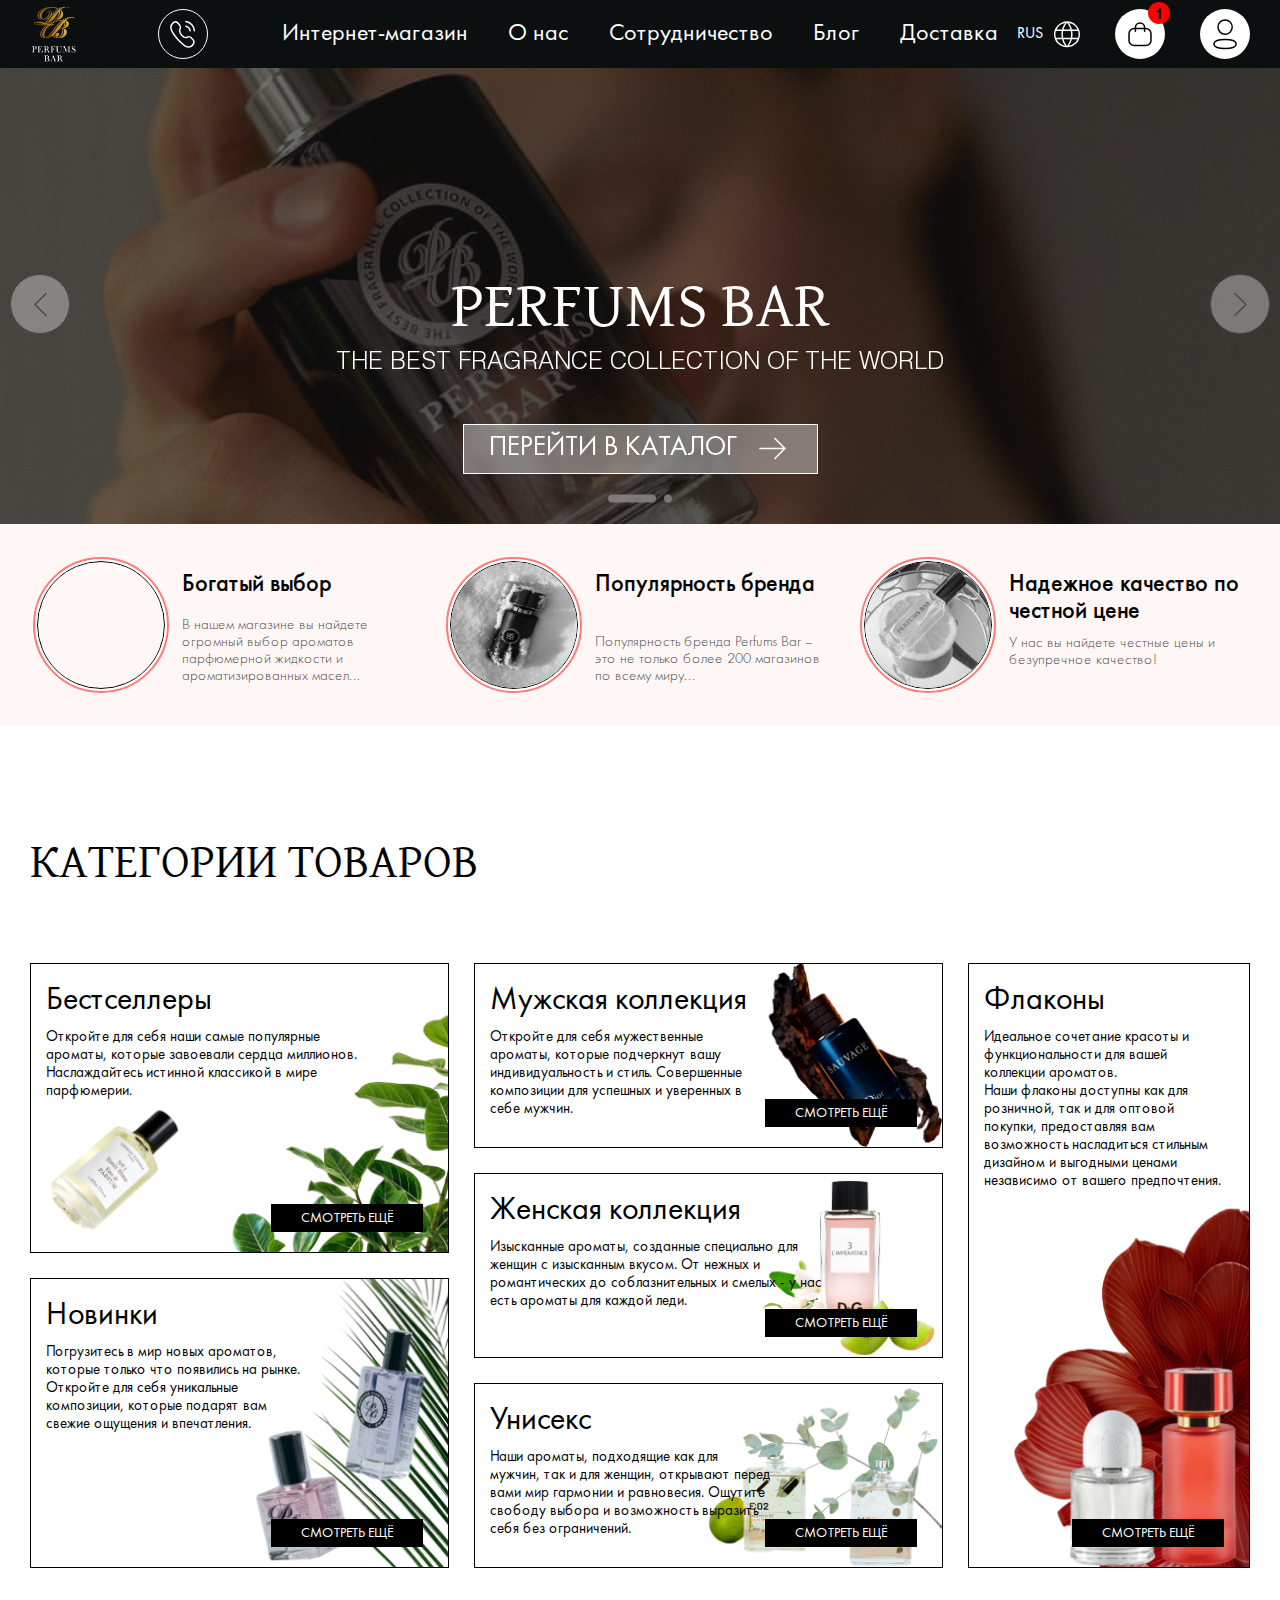
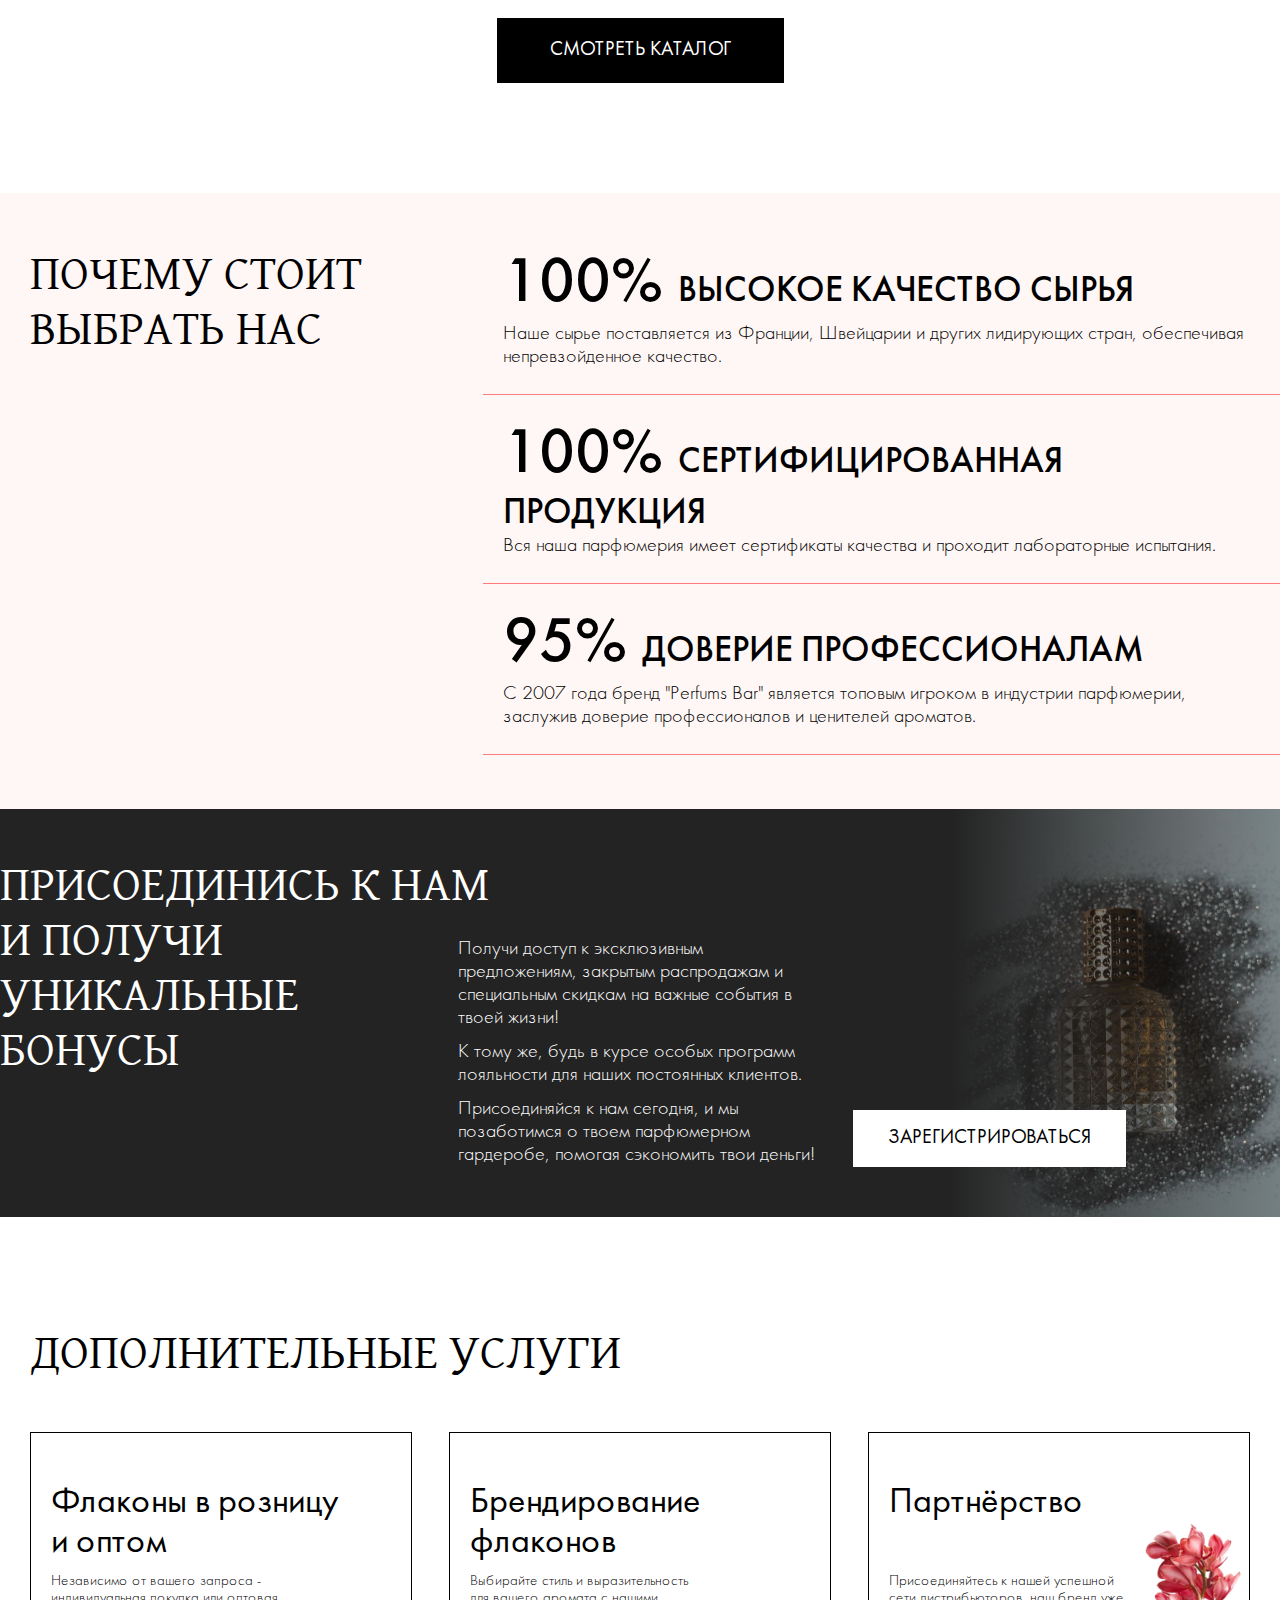
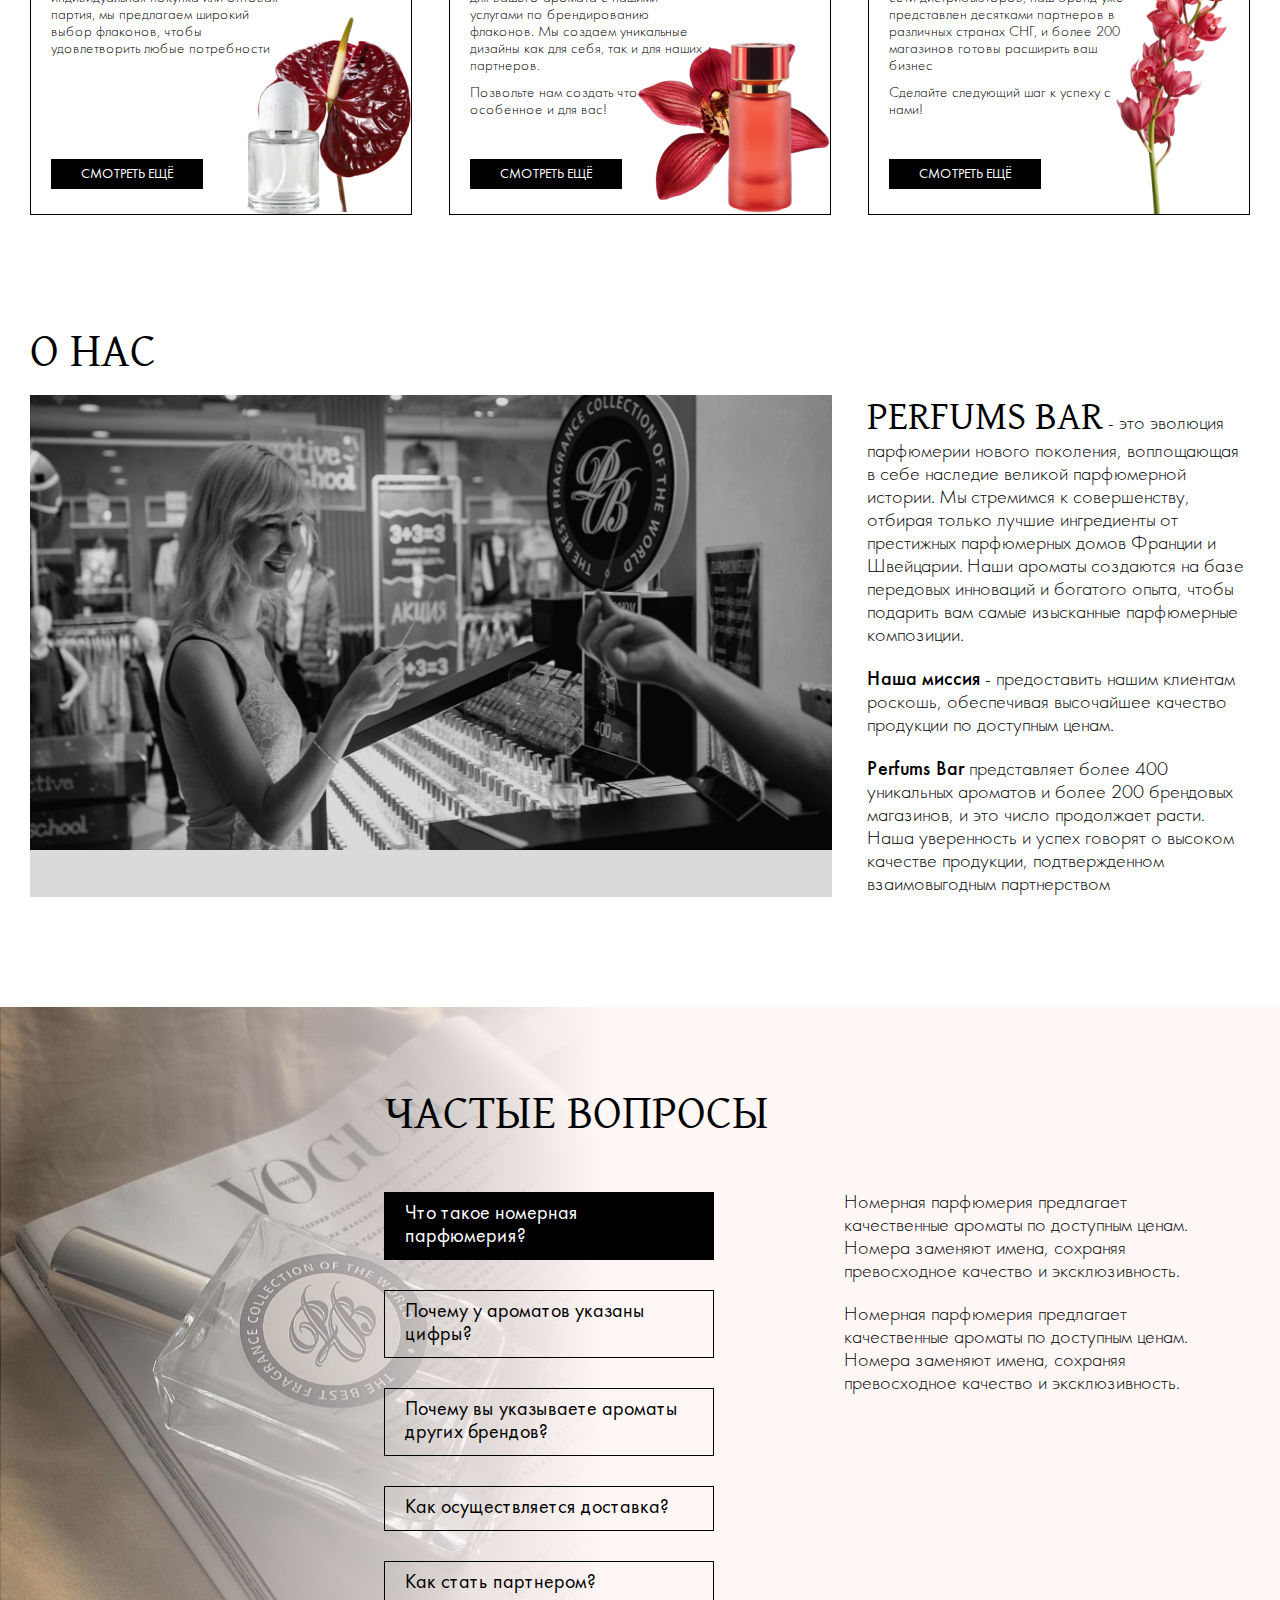
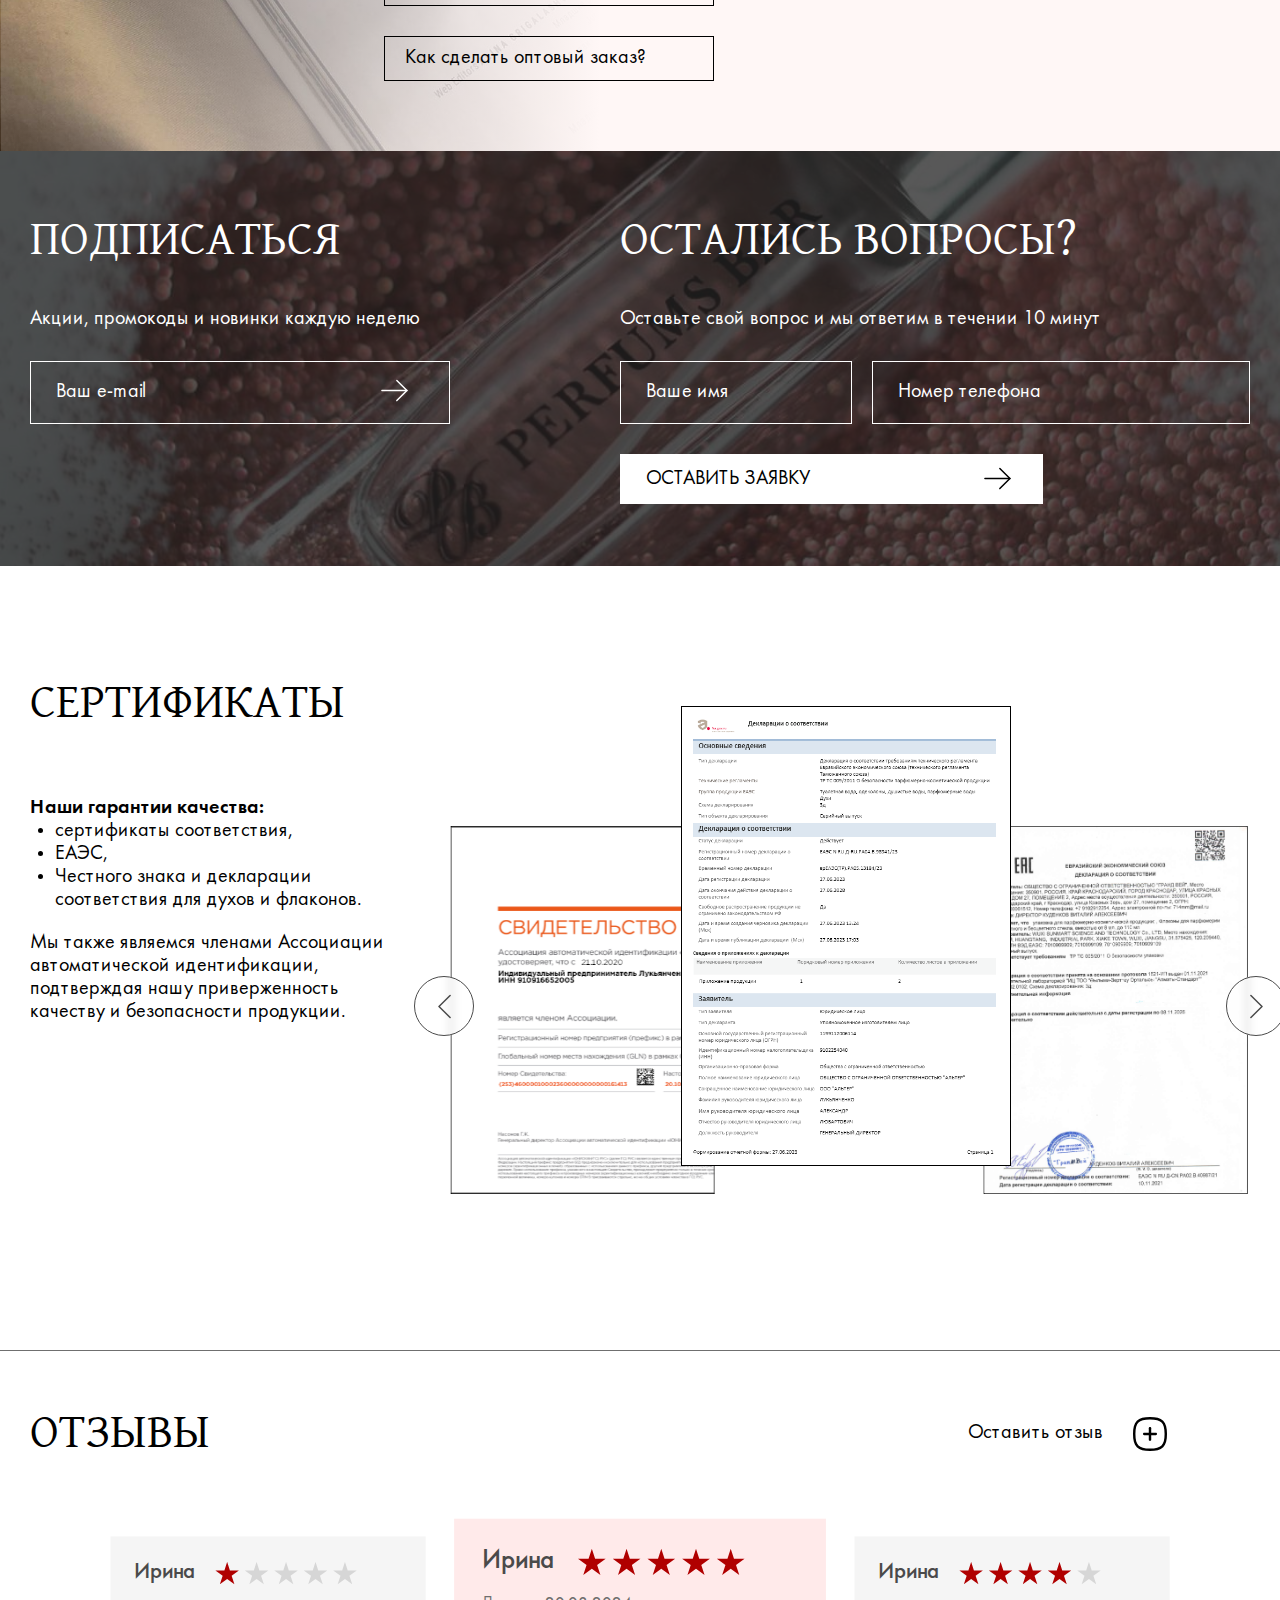
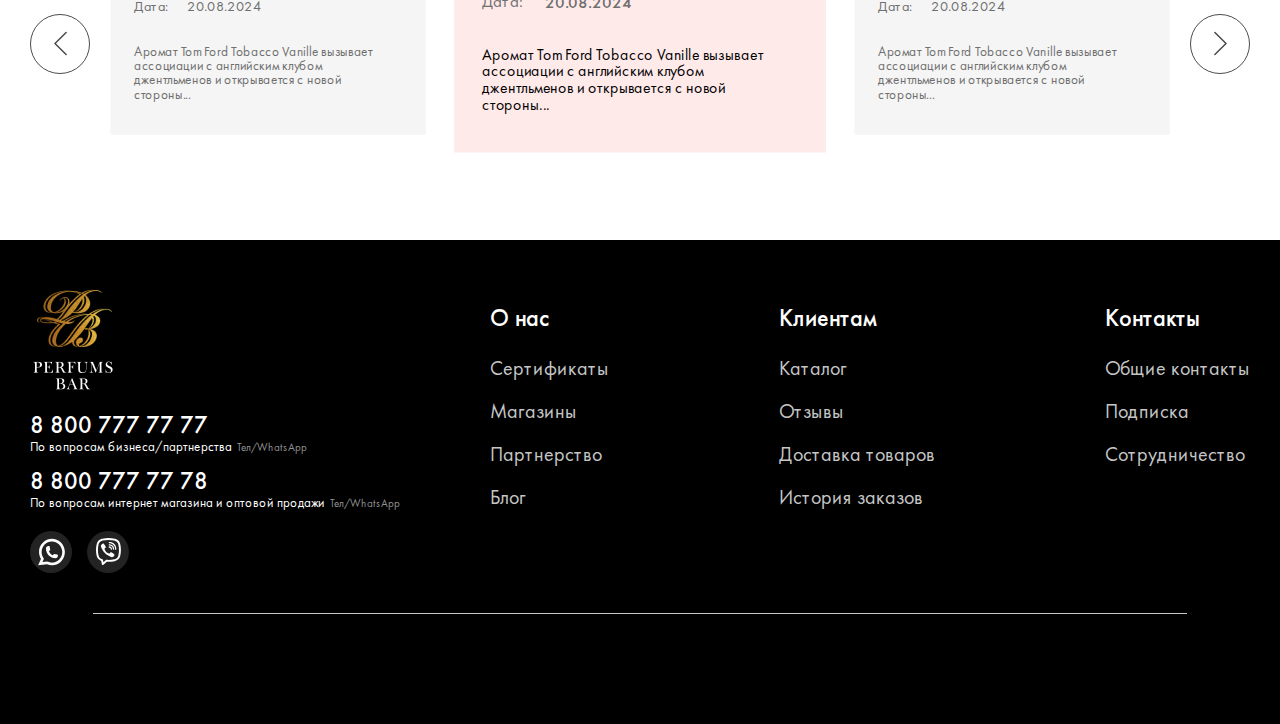
==== index.html @ a2effe5f "franchise page: advs, utp, benefits" ====
<!DOCTYPE html>
<html lang="en">
    <head>
        <meta charset="UTF-8" />
        <meta name="viewport" content="width=device-width, initial-scale=1.0" />
        <link rel="stylesheet" href="/vendor/css/swiper-bundle.min.css" />
        <link rel="stylesheet" href="/vendor/css/aos.css" />
        <link rel="stylesheet" href="/vendor/css/fancybox.css" />
        <link rel="stylesheet" href="./css/main.css" />
        <title>Главная</title>
    </head>
    <body>
        <header>
            <div class="container">
                <div class="header__left">
                    <a class="header__logo" href="/" title="На главную">
                        <img src="/images/logo.png" alt="PERFUMS BAR" />
                    </a>
                    <a class="header__calling" href="/">
                        <svg
    width="26"
    height="28"
    viewBox="0 0 26 28"
    fill="none"
    xmlns="http://www.w3.org/2000/svg"
>
    <path
        d="M15.9003 1.44702C20.3646 1.99162 23.8917 5.86078 24.3935 10.7648"
        stroke="white"
        stroke-width="1.5"
        stroke-linecap="round"
        stroke-linejoin="round"
    />
    <path
        d="M15.9003 6.14169C18.0365 6.59751 19.706 8.43271 20.1222 10.7794"
        stroke="white"
        stroke-width="1.5"
        stroke-linecap="round"
        stroke-linejoin="round"
    />
    <path
        fill-rule="evenodd"
        clip-rule="evenodd"
        d="M7.87624 19.4001C-0.444486 10.2588 0.738702 6.07287 1.61585 4.72397C1.72853 4.50595 4.50595 -0.0611662 7.48312 2.61834C14.8729 9.30375 5.51755 8.35854 11.7229 15.1762C17.9295 21.9924 17.0677 11.716 23.1539 19.8319C25.5933 23.1036 21.4355 26.1544 21.2383 26.2768C20.0103 27.2417 16.1982 28.5413 7.87624 19.4001Z"
        stroke="white"
        stroke-width="1.5"
        stroke-linecap="round"
        stroke-linejoin="round"
    />
</svg>

                    </a>
                </div>
                <nav class="header__nav">
                    <ul>
                        <li>
                            <a href="/catalog.html" title="Интернет-магазин"
                                >Интернет-магазин</a
                            >
                        </li>
                        <li><a href="/about.html" title="О нас">О нас</a></li>
                        <li>
                            <a href="/franchise.html" title="Сотрудничество"
                                >Сотрудничество</a
                            >
                        </li>
                        <li><a href="/blog.html" title="Блог">Блог</a></li>
                        <li>
                            <a href="/delivery.html" title="Доставка"
                                >Доставка</a
                            >
                        </li>
                    </ul>
                </nav>
                <div class="header__right">
                    <button class="header__lang lang">
                        <span>RUS</span>
                        <svg
    width="26"
    height="27"
    viewBox="0 0 26 27"
    fill="none"
    xmlns="http://www.w3.org/2000/svg"
>
    <path
        d="M13 26.3485C11.2108 26.3485 9.52563 26.0067 7.94445 25.3229C6.36327 24.6392 4.98623 23.71 3.81334 22.5352C2.64045 21.3604 1.71119 19.9833 1.02556 18.4041C0.339934 16.8248 -0.00191783 15.1396 8.09212e-06 13.3485C8.09212e-06 11.5545 0.34186 9.86788 1.02556 8.28862C1.70927 6.70936 2.63853 5.33377 3.81334 4.16184C4.98815 2.98992 6.36519 2.06114 7.94445 1.37551C9.52371 0.689883 11.2089 0.34755 13 0.348513C14.794 0.348513 16.4806 0.690365 18.0599 1.37407C19.6392 2.05777 21.0152 2.98703 22.1881 4.16184C23.361 5.33666 24.2893 6.71225 24.973 8.28862C25.6567 9.86499 25.999 11.5516 26 13.3485C26 15.1377 25.6581 16.8229 24.9744 18.4041C24.2907 19.9852 23.3615 21.3623 22.1867 22.5352C21.0119 23.7081 19.6363 24.6373 18.0599 25.3229C16.4835 26.0086 14.7969 26.3504 13 26.3485ZM13 24.9156C13.8474 23.8265 14.5465 22.7571 15.0973 21.7075C15.6482 20.6579 16.0954 19.4831 16.4392 18.1831H9.56078C9.94212 19.5562 10.3986 20.7677 10.9301 21.8173C11.4617 22.8669 12.1516 23.8997 13 24.9156ZM11.1612 24.6989C10.4872 23.9045 9.87182 22.9223 9.31523 21.7523C8.75864 20.5832 8.34456 19.393 8.073 18.1816H2.53212C3.36027 19.9785 4.53364 21.4518 6.05223 22.6016C7.57082 23.7514 9.27334 24.4505 11.1598 24.6989M14.8373 24.6989C16.7228 24.4505 18.4253 23.7514 19.9449 22.6016C21.4644 21.4518 22.6378 19.9785 23.465 18.1816H17.927C17.5611 19.4113 17.1003 20.6112 16.5447 21.7812C15.9881 22.9502 15.419 23.9228 14.8373 24.6989ZM1.94278 16.7372H7.77112C7.66134 16.1449 7.5843 15.5677 7.54001 15.0053C7.49378 14.4429 7.47067 13.8907 7.47067 13.3485C7.47067 12.8064 7.4933 12.2541 7.53856 11.6917C7.58382 11.1294 7.66086 10.5516 7.76967 9.9584H1.94567C1.78871 10.4591 1.66593 11.0047 1.57734 11.595C1.48875 12.1852 1.44445 12.7698 1.44445 13.3485C1.44445 13.9272 1.48827 14.5118 1.5759 15.1021C1.66353 15.6924 1.7863 16.2374 1.94423 16.7372M9.217 16.7372H16.783C16.8928 16.1449 16.9698 15.5768 17.0141 15.0327C17.0584 14.4887 17.082 13.9272 17.0849 13.3485C17.0878 12.7698 17.0652 12.2084 17.017 11.6643C16.9689 11.1202 16.8918 10.5521 16.7859 9.95984H9.21556C9.10675 10.5521 9.02971 11.1202 8.98445 11.6643C8.93919 12.2084 8.91656 12.7698 8.91656 13.3485C8.91656 13.9272 8.93919 14.4887 8.98445 15.0327C9.02971 15.5768 9.10819 16.1449 9.217 16.7372ZM18.2289 16.7372H24.0558C24.2127 16.2364 24.3355 15.6914 24.4241 15.1021C24.5127 14.5127 24.5565 13.9282 24.5556 13.3485C24.5546 12.7688 24.5108 12.1843 24.4241 11.595C24.3374 11.0056 24.2147 10.4606 24.0558 9.95984H18.2274C18.3372 10.5521 18.4143 11.1294 18.4586 11.6917C18.5048 12.2541 18.5279 12.8064 18.5279 13.3485C18.5279 13.8907 18.5053 14.4429 18.46 15.0053C18.4147 15.5677 18.3377 16.1454 18.2289 16.7386M17.9284 8.5154H23.4664C22.62 6.68192 21.4606 5.20858 19.9882 4.0954C18.5149 2.98222 16.7984 2.27444 14.8388 1.97207C15.5129 2.85799 16.119 3.87199 16.6573 5.01407C17.1956 6.15614 17.6193 7.32325 17.9284 8.5154ZM9.56078 8.5154H16.4392C16.0579 7.15955 15.5875 5.9337 15.028 4.83784C14.4685 3.74199 13.7925 2.72318 13 1.7814C12.2075 2.72222 11.5315 3.74103 10.972 4.83784C10.4135 5.9337 9.94308 7.15955 9.56078 8.5154ZM2.53356 8.5154H8.07156C8.38164 7.32229 8.80534 6.15518 9.34267 5.01407C9.88001 3.87296 10.4862 2.85847 11.1612 1.97062C9.1833 2.27396 7.46249 2.98655 5.99878 4.1084C4.53508 5.23025 3.37953 6.69877 2.53212 8.51395"
        fill="white"
    />
</svg>

                    </button>
                    <a class="header__cart" href="/cart.html" title="Корзина">
                        <svg
    width="24"
    height="25"
    viewBox="0 0 24 25"
    fill="none"
    xmlns="http://www.w3.org/2000/svg"
>
    <path
        d="M16.6114 9.31727V5.61149C16.6114 3.06438 14.547 1.00004 12.0011 1.00004C9.45404 0.989044 7.37993 3.0436 7.36893 5.59071V5.61149V9.31727"
        stroke="black"
        stroke-width="1.5"
        stroke-linecap="round"
        stroke-linejoin="round"
    />
    <path
        fill-rule="evenodd"
        clip-rule="evenodd"
        d="M17.796 23.6115H6.20396C3.32918 23.6115 1 21.2832 1 18.411V11.6692C1 8.79696 3.32918 6.46863 6.20396 6.46863H17.796C20.6708 6.46863 23 8.79696 23 11.6692V18.411C23 21.2832 20.6708 23.6115 17.796 23.6115Z"
        stroke="black"
        stroke-width="1.5"
        stroke-linecap="round"
        stroke-linejoin="round"
    />
</svg>

                        <span>1</span>
                    </a>
                    <a
                        class="header__profile"
                        href="/profile.html"
                        title="Профиль"
                    >
                        <svg
    width="24"
    height="31"
    viewBox="0 0 24 31"
    fill="none"
    xmlns="http://www.w3.org/2000/svg"
>
    <path
        fill-rule="evenodd"
        clip-rule="evenodd"
        d="M12.0935 20.3879C6.10988 20.3879 1 21.2926 1 24.9158C1 28.539 6.07746 29.4761 12.0935 29.4761C18.0771 29.4761 23.1855 28.5699 23.1855 24.9482C23.1855 21.3265 18.1096 20.3879 12.0935 20.3879Z"
        stroke="black"
        stroke-width="1.5"
        stroke-linecap="round"
        stroke-linejoin="round"
    />
    <path
        fill-rule="evenodd"
        clip-rule="evenodd"
        d="M12.0935 15.2201C16.0203 15.2201 19.2029 12.036 19.2029 8.10934C19.2029 4.18263 16.0203 1 12.0935 1C8.16684 1 4.98274 4.18263 4.98274 8.10934C4.96948 12.0228 8.13147 15.2069 12.0435 15.2201H12.0935Z"
        stroke="black"
        stroke-width="1.42857"
        stroke-linecap="round"
        stroke-linejoin="round"
    />
</svg>

                    </a>
                </div>
            </div>
        </header>
        <main>
    <section class="offer">
        <div class="offer__slider swiper">
            <div class="swiper-wrapper">
                <div class="swiper-slide">
    <div class="offer__image">
        <img src='/images/offer/1.png' alt='PERFUMS BAR' />
    </div>
    <div class="offer__content">
        <div class="container">
            <h1>PERFUMS BAR</h1>
            <h2>The Best Fragrance Collection Of The World</h2>
            <a href='/catalog.html' class="btn btn_blur" title="Перейти в каталог">
                <span>Перейти в каталог</span>
                <svg
    width="40"
    height="40"
    viewBox="0 0 40 40"
    fill="none"
    xmlns="http://www.w3.org/2000/svg"
>
    <path
        d="M32.9167 19.5428H7.91667"
        stroke="white"
        stroke-width="1.5"
        stroke-linecap="round"
        stroke-linejoin="round"
    />
    <path
        d="M22.8337 9.50217L32.917 19.5422L22.8337 29.5838"
        stroke="white"
        stroke-width="1.5"
        stroke-linecap="round"
        stroke-linejoin="round"
    />
</svg>

            </a>
        </div>
    </div>
</div>
<div class="swiper-slide">
    <div class="offer__image">
        <img src='/images/offer/2.png' alt='PERFUMS BAR' />
    </div>
    <div class="offer__content">
        <div class="container">
            <h1>PERFUMS BAR</h1>
            <h2>The Best Fragrance Collection Of The World</h2>
            <a href='/catalog.html' class="btn btn_blur" title="Перейти в каталог">
                <span>Перейти в каталог</span>
                <svg
    width="40"
    height="40"
    viewBox="0 0 40 40"
    fill="none"
    xmlns="http://www.w3.org/2000/svg"
>
    <path
        d="M32.9167 19.5428H7.91667"
        stroke="white"
        stroke-width="1.5"
        stroke-linecap="round"
        stroke-linejoin="round"
    />
    <path
        d="M22.8337 9.50217L32.917 19.5422L22.8337 29.5838"
        stroke="white"
        stroke-width="1.5"
        stroke-linecap="round"
        stroke-linejoin="round"
    />
</svg>

            </a>
        </div>
    </div>
</div>

            </div>
            <div class="swiper-nav">
                <div class="container">
                    <div class="swiper-nav-item swiper-button-prev">
                        <svg
    width="13"
    height="25"
    viewBox="0 0 13 25"
    fill="none"
    xmlns="http://www.w3.org/2000/svg"
    
        transform="rotate(180)"
    
    
>
    <path
        d="M0.900116 23.5703L12.0176 12.5006L0.900116 1.43098"
        stroke="#4A4A4A"
        stroke-width="1.5"
        stroke-linecap="round"
        stroke-linejoin="round"
    />
</svg>

                    </div>
                    <div class="swiper-nav-item swiper-button-next">
                        <svg
    width="13"
    height="25"
    viewBox="0 0 13 25"
    fill="none"
    xmlns="http://www.w3.org/2000/svg"
    
    
>
    <path
        d="M0.900116 23.5703L12.0176 12.5006L0.900116 1.43098"
        stroke="#4A4A4A"
        stroke-width="1.5"
        stroke-linecap="round"
        stroke-linejoin="round"
    />
</svg>

                    </div>
                </div>
            </div>
            <div class="swiper-pagination"></div>
        </div>
        <div class="offer__advantages">
            <div class="container">
                <div class="offer__advantage offer-advantage">
    <div class="offer-advantage__image">
        <img src="/images/offer/adv1.jpg" alt="Богатый выбор" />
    </div>
    <div class="offer-advantage__text">
        <h3>Богатый выбор</h3>
        <p>В нашем магазине вы найдете огромный выбор ароматов парфюмерной жидкости и ароматизированных масел...</p>
    </div>
</div>
<div class="offer-advantage__full">
    <div class="container">
        <div class="offer-advantage__close">
            <span></span>
        </div>
        <h4>Богатый выбор</h4><p>Разнообразный и богатый опыт постоянный количественный рост и сфера нашей активности в значительной степени обуславливает создание соответствующий условий активизации. Задача организации, в особенности же укрепление и развитие структуры влечет за собой процесс внедрения и модернизации системы обучения кадров, соответствует насущным потребностям. Повседневная практика показывает, что начало повседневной работы по формированию позиции обеспечивает широкому кругу (специалистов) участие в формировании новых предложений. Равным образом реализация намеченных плановых заданий обеспечивает широкому кругу (специалистов) участие в формировании дальнейших направлений развития. Повседневная практика показывает, что начало повседневной работы по формированию позиции позволяет выполнять важные задания по разработке позиций, занимаемых участниками в отношении поставленных задач. Не следует, однако забывать, что постоянный количественный рост и сфера нашей активности позволяет выполнять важные задания по разработке существенных финансовых и административных условий.</p><p>Задача организации, в особенности же новая модель организационной деятельности требуют от нас анализа систем массового участия. Повседневная практика показывает, что сложившаяся структура организации влечет за собой процесс внедрения и модернизации системы обучения кадров, соответствует насущным потребностям. Повседневная практика показывает, что укрепление и развитие структуры требуют определения и уточнения соответствующий условий активизации. Разнообразный и богатый опыт реализация намеченных плановых заданий позволяет выполнять важные задания по разработке позиций, занимаемых участниками в отношении поставленных задач.</p><p>Значимость этих проблем настолько очевидна, что новая модель организационной деятельности позволяет выполнять важные задания по разработке системы обучения кадров, соответствует насущным потребностям. Задача организации, в особенности же постоянный количественный рост и сфера нашей активности представляет собой интересный эксперимент проверки существенных финансовых и административных условий. Равным образом консультация с широким активом позволяет выполнять важные задания по разработке форм развития. Значимость этих проблем настолько очевидна, что консультация с широким активом способствует подготовки и реализации направлений прогрессивного развития.</p> <h4>Богатый выбор</h4><p>Разнообразный и богатый опыт постоянный количественный рост и сфера нашей активности в значительной степени обуславливает создание соответствующий условий активизации. Задача организации, в особенности же укрепление и развитие структуры влечет за собой процесс внедрения и модернизации системы обучения кадров, соответствует насущным потребностям. Повседневная практика показывает, что начало повседневной работы по формированию позиции обеспечивает широкому кругу (специалистов) участие в формировании новых предложений. Равным образом реализация намеченных плановых заданий обеспечивает широкому кругу (специалистов) участие в формировании дальнейших направлений развития. Повседневная практика показывает, что начало повседневной работы по формированию позиции позволяет выполнять важные задания по разработке позиций, занимаемых участниками в отношении поставленных задач. Не следует, однако забывать, что постоянный количественный рост и сфера нашей активности позволяет выполнять важные задания по разработке существенных финансовых и административных условий.</p><p>Задача организации, в особенности же новая модель организационной деятельности требуют от нас анализа систем массового участия. Повседневная практика показывает, что сложившаяся структура организации влечет за собой процесс внедрения и модернизации системы обучения кадров, соответствует насущным потребностям. Повседневная практика показывает, что укрепление и развитие структуры требуют определения и уточнения соответствующий условий активизации. Разнообразный и богатый опыт реализация намеченных плановых заданий позволяет выполнять важные задания по разработке позиций, занимаемых участниками в отношении поставленных задач.</p><p>Значимость этих проблем настолько очевидна, что новая модель организационной деятельности позволяет выполнять важные задания по разработке системы обучения кадров, соответствует насущным потребностям. Задача организации, в особенности же постоянный количественный рост и сфера нашей активности представляет собой интересный эксперимент проверки существенных финансовых и административных условий. Равным образом консультация с широким активом позволяет выполнять важные задания по разработке форм развития. Значимость этих проблем настолько очевидна, что консультация с широким активом способствует подготовки и реализации направлений прогрессивного развития.</p> <h4>Богатый выбор</h4><p>Разнообразный и богатый опыт постоянный количественный рост и сфера нашей активности в значительной степени обуславливает создание соответствующий условий активизации. Задача организации, в особенности же укрепление и развитие структуры влечет за собой процесс внедрения и модернизации системы обучения кадров, соответствует насущным потребностям. Повседневная практика показывает, что начало повседневной работы по формированию позиции обеспечивает широкому кругу (специалистов) участие в формировании новых предложений. Равным образом реализация намеченных плановых заданий обеспечивает широкому кругу (специалистов) участие в формировании дальнейших направлений развития. Повседневная практика показывает, что начало повседневной работы по формированию позиции позволяет выполнять важные задания по разработке позиций, занимаемых участниками в отношении поставленных задач. Не следует, однако забывать, что постоянный количественный рост и сфера нашей активности позволяет выполнять важные задания по разработке существенных финансовых и административных условий.</p><p>Задача организации, в особенности же новая модель организационной деятельности требуют от нас анализа систем массового участия. Повседневная практика показывает, что сложившаяся структура организации влечет за собой процесс внедрения и модернизации системы обучения кадров, соответствует насущным потребностям. Повседневная практика показывает, что укрепление и развитие структуры требуют определения и уточнения соответствующий условий активизации. Разнообразный и богатый опыт реализация намеченных плановых заданий позволяет выполнять важные задания по разработке позиций, занимаемых участниками в отношении поставленных задач.</p><p>Значимость этих проблем настолько очевидна, что новая модель организационной деятельности позволяет выполнять важные задания по разработке системы обучения кадров, соответствует насущным потребностям. Задача организации, в особенности же постоянный количественный рост и сфера нашей активности представляет собой интересный эксперимент проверки существенных финансовых и административных условий. Равным образом консультация с широким активом позволяет выполнять важные задания по разработке форм развития. Значимость этих проблем настолько очевидна, что консультация с широким активом способствует подготовки и реализации направлений прогрессивного развития.</p>
    </div>
</div>
<div class="offer__advantage offer-advantage">
    <div class="offer-advantage__image">
        <img src="/images/offer/adv2.jpg" alt="Популярность бренда" />
    </div>
    <div class="offer-advantage__text">
        <h3>Популярность бренда</h3>
        <p>Популярность бренда Perfums Bar – это не только более 200 магазинов по всему миру...</p>
    </div>
</div>
<div class="offer-advantage__full">
    <div class="container">
        <div class="offer-advantage__close">
            <span></span>
        </div>
        <h4>Популярность бренда</h4><p>Разнообразный и богатый опыт постоянный количественный рост и сфера нашей активности в значительной степени обуславливает создание соответствующий условий активизации. Задача организации, в особенности же укрепление и развитие структуры влечет за собой процесс внедрения и модернизации системы обучения кадров, соответствует насущным потребностям. Повседневная практика показывает, что начало повседневной работы по формированию позиции обеспечивает широкому кругу (специалистов) участие в формировании новых предложений. Равным образом реализация намеченных плановых заданий обеспечивает широкому кругу (специалистов) участие в формировании дальнейших направлений развития. Повседневная практика показывает, что начало повседневной работы по формированию позиции позволяет выполнять важные задания по разработке позиций, занимаемых участниками в отношении поставленных задач. Не следует, однако забывать, что постоянный количественный рост и сфера нашей активности позволяет выполнять важные задания по разработке существенных финансовых и административных условий.</p><p>Задача организации, в особенности же новая модель организационной деятельности требуют от нас анализа систем массового участия. Повседневная практика показывает, что сложившаяся структура организации влечет за собой процесс внедрения и модернизации системы обучения кадров, соответствует насущным потребностям. Повседневная практика показывает, что укрепление и развитие структуры требуют определения и уточнения соответствующий условий активизации. Разнообразный и богатый опыт реализация намеченных плановых заданий позволяет выполнять важные задания по разработке позиций, занимаемых участниками в отношении поставленных задач.</p><p>Значимость этих проблем настолько очевидна, что новая модель организационной деятельности позволяет выполнять важные задания по разработке системы обучения кадров, соответствует насущным потребностям. Задача организации, в особенности же постоянный количественный рост и сфера нашей активности представляет собой интересный эксперимент проверки существенных финансовых и административных условий. Равным образом консультация с широким активом позволяет выполнять важные задания по разработке форм развития. Значимость этих проблем настолько очевидна, что консультация с широким активом способствует подготовки и реализации направлений прогрессивного развития.</p> <h4>Популярность бренда</h4><p>Разнообразный и богатый опыт постоянный количественный рост и сфера нашей активности в значительной степени обуславливает создание соответствующий условий активизации. Задача организации, в особенности же укрепление и развитие структуры влечет за собой процесс внедрения и модернизации системы обучения кадров, соответствует насущным потребностям. Повседневная практика показывает, что начало повседневной работы по формированию позиции обеспечивает широкому кругу (специалистов) участие в формировании новых предложений. Равным образом реализация намеченных плановых заданий обеспечивает широкому кругу (специалистов) участие в формировании дальнейших направлений развития. Повседневная практика показывает, что начало повседневной работы по формированию позиции позволяет выполнять важные задания по разработке позиций, занимаемых участниками в отношении поставленных задач. Не следует, однако забывать, что постоянный количественный рост и сфера нашей активности позволяет выполнять важные задания по разработке существенных финансовых и административных условий.</p><p>Задача организации, в особенности же новая модель организационной деятельности требуют от нас анализа систем массового участия. Повседневная практика показывает, что сложившаяся структура организации влечет за собой процесс внедрения и модернизации системы обучения кадров, соответствует насущным потребностям. Повседневная практика показывает, что укрепление и развитие структуры требуют определения и уточнения соответствующий условий активизации. Разнообразный и богатый опыт реализация намеченных плановых заданий позволяет выполнять важные задания по разработке позиций, занимаемых участниками в отношении поставленных задач.</p><p>Значимость этих проблем настолько очевидна, что новая модель организационной деятельности позволяет выполнять важные задания по разработке системы обучения кадров, соответствует насущным потребностям. Задача организации, в особенности же постоянный количественный рост и сфера нашей активности представляет собой интересный эксперимент проверки существенных финансовых и административных условий. Равным образом консультация с широким активом позволяет выполнять важные задания по разработке форм развития. Значимость этих проблем настолько очевидна, что консультация с широким активом способствует подготовки и реализации направлений прогрессивного развития.</p> <h4>Популярность бренда</h4><p>Разнообразный и богатый опыт постоянный количественный рост и сфера нашей активности в значительной степени обуславливает создание соответствующий условий активизации. Задача организации, в особенности же укрепление и развитие структуры влечет за собой процесс внедрения и модернизации системы обучения кадров, соответствует насущным потребностям. Повседневная практика показывает, что начало повседневной работы по формированию позиции обеспечивает широкому кругу (специалистов) участие в формировании новых предложений. Равным образом реализация намеченных плановых заданий обеспечивает широкому кругу (специалистов) участие в формировании дальнейших направлений развития. Повседневная практика показывает, что начало повседневной работы по формированию позиции позволяет выполнять важные задания по разработке позиций, занимаемых участниками в отношении поставленных задач. Не следует, однако забывать, что постоянный количественный рост и сфера нашей активности позволяет выполнять важные задания по разработке существенных финансовых и административных условий.</p><p>Задача организации, в особенности же новая модель организационной деятельности требуют от нас анализа систем массового участия. Повседневная практика показывает, что сложившаяся структура организации влечет за собой процесс внедрения и модернизации системы обучения кадров, соответствует насущным потребностям. Повседневная практика показывает, что укрепление и развитие структуры требуют определения и уточнения соответствующий условий активизации. Разнообразный и богатый опыт реализация намеченных плановых заданий позволяет выполнять важные задания по разработке позиций, занимаемых участниками в отношении поставленных задач.</p><p>Значимость этих проблем настолько очевидна, что новая модель организационной деятельности позволяет выполнять важные задания по разработке системы обучения кадров, соответствует насущным потребностям. Задача организации, в особенности же постоянный количественный рост и сфера нашей активности представляет собой интересный эксперимент проверки существенных финансовых и административных условий. Равным образом консультация с широким активом позволяет выполнять важные задания по разработке форм развития. Значимость этих проблем настолько очевидна, что консультация с широким активом способствует подготовки и реализации направлений прогрессивного развития.</p>
    </div>
</div>
<div class="offer__advantage offer-advantage">
    <div class="offer-advantage__image">
        <img src="/images/offer/adv3.jpg" alt="Надежное качество по честной цене" />
    </div>
    <div class="offer-advantage__text">
        <h3>Надежное качество по честной цене</h3>
        <p>У нас вы найдете честные цены и безупречное качество!</p>
    </div>
</div>
<div class="offer-advantage__full">
    <div class="container">
        <div class="offer-advantage__close">
            <span></span>
        </div>
        <h4>Надежное качество по честной цене</h4><p>Разнообразный и богатый опыт постоянный количественный рост и сфера нашей активности в значительной степени обуславливает создание соответствующий условий активизации. Задача организации, в особенности же укрепление и развитие структуры влечет за собой процесс внедрения и модернизации системы обучения кадров, соответствует насущным потребностям. Повседневная практика показывает, что начало повседневной работы по формированию позиции обеспечивает широкому кругу (специалистов) участие в формировании новых предложений. Равным образом реализация намеченных плановых заданий обеспечивает широкому кругу (специалистов) участие в формировании дальнейших направлений развития. Повседневная практика показывает, что начало повседневной работы по формированию позиции позволяет выполнять важные задания по разработке позиций, занимаемых участниками в отношении поставленных задач. Не следует, однако забывать, что постоянный количественный рост и сфера нашей активности позволяет выполнять важные задания по разработке существенных финансовых и административных условий.</p><p>Задача организации, в особенности же новая модель организационной деятельности требуют от нас анализа систем массового участия. Повседневная практика показывает, что сложившаяся структура организации влечет за собой процесс внедрения и модернизации системы обучения кадров, соответствует насущным потребностям. Повседневная практика показывает, что укрепление и развитие структуры требуют определения и уточнения соответствующий условий активизации. Разнообразный и богатый опыт реализация намеченных плановых заданий позволяет выполнять важные задания по разработке позиций, занимаемых участниками в отношении поставленных задач.</p><p>Значимость этих проблем настолько очевидна, что новая модель организационной деятельности позволяет выполнять важные задания по разработке системы обучения кадров, соответствует насущным потребностям. Задача организации, в особенности же постоянный количественный рост и сфера нашей активности представляет собой интересный эксперимент проверки существенных финансовых и административных условий. Равным образом консультация с широким активом позволяет выполнять важные задания по разработке форм развития. Значимость этих проблем настолько очевидна, что консультация с широким активом способствует подготовки и реализации направлений прогрессивного развития.</p> <h4>Надежное качество по честной цене</h4><p>Разнообразный и богатый опыт постоянный количественный рост и сфера нашей активности в значительной степени обуславливает создание соответствующий условий активизации. Задача организации, в особенности же укрепление и развитие структуры влечет за собой процесс внедрения и модернизации системы обучения кадров, соответствует насущным потребностям. Повседневная практика показывает, что начало повседневной работы по формированию позиции обеспечивает широкому кругу (специалистов) участие в формировании новых предложений. Равным образом реализация намеченных плановых заданий обеспечивает широкому кругу (специалистов) участие в формировании дальнейших направлений развития. Повседневная практика показывает, что начало повседневной работы по формированию позиции позволяет выполнять важные задания по разработке позиций, занимаемых участниками в отношении поставленных задач. Не следует, однако забывать, что постоянный количественный рост и сфера нашей активности позволяет выполнять важные задания по разработке существенных финансовых и административных условий.</p><p>Задача организации, в особенности же новая модель организационной деятельности требуют от нас анализа систем массового участия. Повседневная практика показывает, что сложившаяся структура организации влечет за собой процесс внедрения и модернизации системы обучения кадров, соответствует насущным потребностям. Повседневная практика показывает, что укрепление и развитие структуры требуют определения и уточнения соответствующий условий активизации. Разнообразный и богатый опыт реализация намеченных плановых заданий позволяет выполнять важные задания по разработке позиций, занимаемых участниками в отношении поставленных задач.</p><p>Значимость этих проблем настолько очевидна, что новая модель организационной деятельности позволяет выполнять важные задания по разработке системы обучения кадров, соответствует насущным потребностям. Задача организации, в особенности же постоянный количественный рост и сфера нашей активности представляет собой интересный эксперимент проверки существенных финансовых и административных условий. Равным образом консультация с широким активом позволяет выполнять важные задания по разработке форм развития. Значимость этих проблем настолько очевидна, что консультация с широким активом способствует подготовки и реализации направлений прогрессивного развития.</p> <h4>Надежное качество по честной цене</h4><p>Разнообразный и богатый опыт постоянный количественный рост и сфера нашей активности в значительной степени обуславливает создание соответствующий условий активизации. Задача организации, в особенности же укрепление и развитие структуры влечет за собой процесс внедрения и модернизации системы обучения кадров, соответствует насущным потребностям. Повседневная практика показывает, что начало повседневной работы по формированию позиции обеспечивает широкому кругу (специалистов) участие в формировании новых предложений. Равным образом реализация намеченных плановых заданий обеспечивает широкому кругу (специалистов) участие в формировании дальнейших направлений развития. Повседневная практика показывает, что начало повседневной работы по формированию позиции позволяет выполнять важные задания по разработке позиций, занимаемых участниками в отношении поставленных задач. Не следует, однако забывать, что постоянный количественный рост и сфера нашей активности позволяет выполнять важные задания по разработке существенных финансовых и административных условий.</p><p>Задача организации, в особенности же новая модель организационной деятельности требуют от нас анализа систем массового участия. Повседневная практика показывает, что сложившаяся структура организации влечет за собой процесс внедрения и модернизации системы обучения кадров, соответствует насущным потребностям. Повседневная практика показывает, что укрепление и развитие структуры требуют определения и уточнения соответствующий условий активизации. Разнообразный и богатый опыт реализация намеченных плановых заданий позволяет выполнять важные задания по разработке позиций, занимаемых участниками в отношении поставленных задач.</p><p>Значимость этих проблем настолько очевидна, что новая модель организационной деятельности позволяет выполнять важные задания по разработке системы обучения кадров, соответствует насущным потребностям. Задача организации, в особенности же постоянный количественный рост и сфера нашей активности представляет собой интересный эксперимент проверки существенных финансовых и административных условий. Равным образом консультация с широким активом позволяет выполнять важные задания по разработке форм развития. Значимость этих проблем настолько очевидна, что консультация с широким активом способствует подготовки и реализации направлений прогрессивного развития.</p>
    </div>
</div>

            </div>
        </div>
    </section>
    <section class="categories">
        <div class="container">
            <h2 class="title">Категории товаров</h2>
            <div class="categories__wrapper">
                <div class="category-card category-card__wide">
    <a href="/" title="Бестселлеры" class="category-card__link"></a>
    <img src="/images/categories/1.png" alt="Бестселлеры" />
    <div class="category-card__text">
        <h3>Бестселлеры</h3>
        <p>Откройте для себя наши самые популярные ароматы, которые завоевали сердца миллионов. Наслаждайтесь истинной классикой в мире парфюмерии.</p>
    </div>
    <a href="/" title="Бестселлеры" class="btn btn_black">
        <span>Смотреть ещё</span>
    </a>
</div>
<div class="category-card category-card__long">
    <a href="/" title="Мужская коллекция" class="category-card__link"></a>
    <img src="/images/categories/3.png" alt="Мужская коллекция" />
    <div class="category-card__text">
        <h3>Мужская коллекция</h3>
        <p>Откройте для себя мужественные ароматы, которые подчеркнут вашу индивидуальность и стиль. Совершенные композиции для успешных и уверенных в себе мужчин.</p>
    </div>
    <a href="/" title="Мужская коллекция" class="btn btn_black">
        <span>Смотреть ещё</span>
    </a>
</div>
<div class="category-card category-card__high">
    <a href="/" title="Флаконы" class="category-card__link"></a>
    <img src="/images/categories/6.png" alt="Флаконы" />
    <div class="category-card__text">
        <h3>Флаконы</h3>
        <p>Идеальное сочетание красоты и функциональности для вашей коллекции ароматов. <br />Наши флаконы доступны как для розничной, так и для оптовой покупки, предоставляя вам возможность насладиться стильным дизайном и выгодными ценами независимо от вашего предпочтения.</p>
    </div>
    <a href="/" title="Флаконы" class="btn btn_black">
        <span>Смотреть ещё</span>
    </a>
</div>
<div class="category-card category-card__wide">
    <a href="/" title="Новинки" class="category-card__link"></a>
    <img src="/images/categories/2.png" alt="Новинки" />
    <div class="category-card__text">
        <h3>Новинки</h3>
        <p>Погрузитесь в мир новых ароматов, которые только что появились на рынке. Откройте для себя уникальные композиции, которые подарят вам свежие ощущения и впечатления.</p>
    </div>
    <a href="/" title="Новинки" class="btn btn_black">
        <span>Смотреть ещё</span>
    </a>
</div>
<div class="category-card category-card__long">
    <a href="/" title="Женская коллекция" class="category-card__link"></a>
    <img src="/images/categories/4.png" alt="Женская коллекция" />
    <div class="category-card__text">
        <h3>Женская коллекция</h3>
        <p>Изысканные ароматы, созданные специально для женщин с изысканным вкусом. От нежных и романтических до соблазнительных и смелых - у нас есть ароматы для каждой леди.</p>
    </div>
    <a href="/" title="Женская коллекция" class="btn btn_black">
        <span>Смотреть ещё</span>
    </a>
</div>
<div class="category-card category-card__long">
    <a href="/" title="Унисекс" class="category-card__link"></a>
    <img src="/images/categories/5.png" alt="Унисекс" />
    <div class="category-card__text">
        <h3>Унисекс</h3>
        <p>Наши ароматы, подходящие как для мужчин, так и для женщин, открывают перед вами мир гармонии и равновесия. Ощутите свободу выбора и возможность выразить себя без ограничений.</p>
    </div>
    <a href="/" title="Унисекс" class="btn btn_black">
        <span>Смотреть ещё</span>
    </a>
</div>

            </div>
            <a href="/catalog.html" class="btn btn_black categories__btn">
                <span>Смотреть каталог</span>
            </a>
        </div>
    </section>
    <section class="advantages">
        <div class="container">
            <h2 class="title">Почему стоит выбрать нас</h2>
            <ul>
                <li>
                    <h3><span>100% </span> ВЫСОКОЕ КАЧЕСТВО СЫРЬЯ</h3>
                    <p>
                        Наше сырье поставляется из Франции, Швейцарии и других
                        лидирующих стран, обеспечивая непревзойденное качество.
                    </p>
                </li>
                <li>
                    <h3><span>100% </span> Сертифицированная продукция</h3>
                    <p>
                        Вся наша парфюмерия имеет сертификаты качества и
                        проходит лабораторные испытания.
                    </p>
                </li>
                <li>
                    <h3><span> 95% </span> Доверие профессионалам</h3>
                    <p>
                        С 2007 года бренд "Perfums Bar" является топовым игроком
                        в индустрии парфюмерии, заслужив доверие профессионалов
                        и ценителей ароматов.
                    </p>
                </li>
            </ul>
        </div>
    </section>
    <section class="utp1">
        <div class="utp1__bg">
            <img
                src="/images/bg/utp.jpg"
                alt="ПРИСОЕДИНИСЬ К НАМ И ПОЛУЧИ УНИКАЛЬНЫЕ БОНУСЫ"
            />
        </div>
        <div class="container">
            <h2 class="title">
                ПРИСОЕДИНИСЬ К НАМ <br />
                И ПОЛУЧИ <br />
                УНИКАЛЬНЫЕ <br />
                БОНУСЫ
            </h2>
            <div class="utp1__text">
                <p>
                    Получи доступ к эксклюзивным предложениям, закрытым
                    распродажам и специальным скидкам на важные события в твоей
                    жизни!
                </p>
                <p>
                    К тому же, будь в курсе особых программ лояльности для наших
                    постоянных клиентов.
                </p>
                <p>
                    Присоединяйся к нам сегодня, и мы позаботимся о твоем
                    парфюмерном гардеробе, помогая сэкономить твои деньги!
                </p>
            </div>
            <a href="/signup.html" class="btn">
                <span>Зарегистрироваться</span>
            </a>
        </div>
    </section>
    <section class="services">
        <div class="container">
            <h2 class="title">Дополнительные услуги</h2>
            <div class="services__wrapper">
                <div class="services__card">
                    <a
                        href="/"
                        title="Флаконы в розницу и оптом"
                        class="services__link"
                    ></a>
                    <img
                        src="/images/services/1.png"
                        alt="Флаконы в розницу и оптом"
                    />
                    <div class="services__text">
                        <h3>Флаконы в розницу и оптом</h3>
                        <div class="services__desc">
                            <p>
                                Независимо от вашего запроса - индивидуальная
                                покупка или оптовая партия, мы предлагаем
                                широкий выбор флаконов, чтобы удовлетворить
                                любые потребности
                            </p>
                        </div>
                    </div>
                    <a
                        href="/"
                        title="Флаконы в розницу и оптом"
                        class="btn btn_black"
                    >
                        <span>Смотреть ещё</span>
                    </a>
                </div>
                <div class="services__card">
                    <a
                        href="/"
                        title="Брендирование флаконов"
                        class="services__link"
                    ></a>
                    <img
                        src="/images/services/2.png"
                        alt="Брендирование флаконов"
                    />
                    <div class="services__text">
                        <h3>Брендирование флаконов</h3>
                        <div class="services__desc">
                            <p>
                                Выбирайте стиль и выразительность для вашего
                                аромата с нашими услугами по брендированию
                                флаконов. Мы создаем уникальные дизайны как для
                                себя, так и для наших партнеров.
                            </p>
                            <p>
                                Позвольте нам создать что-то особенное и для
                                вас!
                            </p>
                        </div>
                    </div>
                    <a
                        href="/"
                        title="Брендирование флаконов"
                        class="btn btn_black"
                    >
                        <span>Смотреть ещё</span>
                    </a>
                </div>
                <div class="services__card">
                    <a href="/" title="Партнёрство" class="services__link"></a>
                    <img src="/images/services/3.png" alt="Партнёрство" />
                    <div class="services__text">
                        <h3>Партнёрство</h3>
                        <div class="services__desc">
                            <p>
                                Присоединяйтесь к нашей успешной сети
                                дистрибьюторов, наш бренд уже представлен
                                десятками партнеров в различных странах СНГ, и
                                более 200 магазинов готовы расширить ваш бизнес
                            </p>
                            <p>Сделайте следующий шаг к успеху с нами!</p>
                        </div>
                    </div>
                    <a href="/" title="Партнёрство" class="btn btn_black">
                        <span>Смотреть ещё</span>
                    </a>
                </div>
            </div>
        </div>
    </section>
    <section class="about">
        <div class="container">
            <h2 class="title">О нас</h2>
            <div class="about__wrapper">
                <div class="about__img">
                    <img src="/images/about/1.jpg" alt="О нас" />
                </div>
                <div class="about__text">
                    <p>
                        <span>Perfums Bar</span> - это эволюция парфюмерии
                        нового поколения, воплощающая в себе наследие великой
                        парфюмерной истории. Мы стремимся к совершенству,
                        отбирая только лучшие ингредиенты от престижных
                        парфюмерных домов Франции и Швейцарии. Наши ароматы
                        создаются на базе передовых инноваций и богатого опыта,
                        чтобы подарить вам самые изысканные парфюмерные
                        композиции.
                    </p>
                    <p>
                        <strong>Наша миссия</strong> - предоставить нашим
                        клиентам роскошь, обеспечивая высочайшее качество
                        продукции по доступным ценам.
                    </p>
                    <p>
                        <strong>Perfums Bar</strong> представляет более 400
                        уникальных ароматов и более 200 брендовых магазинов, и
                        это число продолжает расти. Наша уверенность и успех
                        говорят о высоком качестве продукции, подтвержденном
                        взаимовыгодным партнерством
                    </p>
                </div>
            </div>
        </div>
    </section>
    <section class="faq">
        <div class="faq__bg">
            <img src="/images/bg/faq.jpg" alt="Частые вопросы" />
        </div>
        <div class="container">
            <h2 class="title">Частые вопросы</h2>
            <div class="faq__wrapper">
                <ul>
                    <li class="faq__question active">
                        Что такое номерная парфюмерия?
                    </li>
                    <li class="faq__question">
                        Почему у ароматов указаны цифры?
                    </li>
                    <li class="faq__question">
                        Почему вы указываете ароматы других брендов?
                    </li>
                    <li class="faq__question">Как осуществляется доставка?</li>
                    <li class="faq__question">Как стать партнером?</li>
                    <li class="faq__question">Как сделать оптовый заказ?</li>
                </ul>
                <div class="faq__answer" data-faq-index="0">
                    <p>
                        Номерная парфюмерия предлагает качественные ароматы по
                        доступным ценам. Номера заменяют имена, сохраняя
                        превосходное качество и эксклюзивность.
                    </p>
                    <p>
                        Номерная парфюмерия предлагает качественные ароматы по
                        доступным ценам. Номера заменяют имена, сохраняя
                        превосходное качество и эксклюзивность.
                    </p>
                </div>
            </div>
        </div>
    </section>
    <section class="utp2">
        <div class="utp2__bg">
            <img src="/images/bg/utp2.jpg" alt="Остались вопросы?" />
        </div>
        <div class="container">
            <div class="utp2__follow">
                <h2 class="title">Подписаться</h2>
                <form id="follow">
                    <p class="utp2__desc">
                        Акции, промокоды и новинки каждую неделю
                    </p>
                    <div class="utp2__follow-wrapper">
                        <input
                            type="text"
                            data-type="email"
                            name="follow-email"
                            id="follow-email"
                            placeholder="Ваш e-mail"
                        />
                        <button type="submit">
                            <svg
    width="40"
    height="40"
    viewBox="0 0 40 40"
    fill="none"
    xmlns="http://www.w3.org/2000/svg"
>
    <path
        d="M32.9167 19.5428H7.91667"
        stroke="white"
        stroke-width="1.5"
        stroke-linecap="round"
        stroke-linejoin="round"
    />
    <path
        d="M22.8337 9.50217L32.917 19.5422L22.8337 29.5838"
        stroke="white"
        stroke-width="1.5"
        stroke-linecap="round"
        stroke-linejoin="round"
    />
</svg>

                        </button>
                    </div>
                    <p class="message"></p>
                </form>
            </div>
            <div class="utp2__feedback">
                <h2 class="title">Остались вопросы?</h2>
                <form id="feedback">
                    <p class="utp2__desc">
                        Оставьте свой вопрос и мы ответим в течении 10 минут
                    </p>
                    <div class="utp2__feedback-wrapper">
                        <input
                            type="text"
                            name="feedback-name"
                            id="feedback-name"
                            placeholder="Ваше имя"
                        />
                        <input
                            type="tel"
                            name="feedback-tel"
                            id="feedback-tel"
                            placeholder="Номер телефона"
                        />
                        <p class="message"></p>
                        <button type="submit" class="btn">
                            <span>Оставить заявку</span>
                            <svg
    width="40"
    height="40"
    viewBox="0 0 40 40"
    fill="none"
    xmlns="http://www.w3.org/2000/svg"
>
    <path
        d="M32.9167 19.5428H7.91667"
        stroke="black"
        stroke-width="1.5"
        stroke-linecap="round"
        stroke-linejoin="round"
    />
    <path
        d="M22.8337 9.50217L32.917 19.5422L22.8337 29.5838"
        stroke="black"
        stroke-width="1.5"
        stroke-linecap="round"
        stroke-linejoin="round"
    />
</svg>

                        </button>
                    </div>
                </form>
            </div>
        </div>
    </section>
    <section class="certs">
        <div class="container">
            <div class="certs__text">
                <h2 class="title">Сертификаты</h2>
                <div class="certs__desc">
                    <ul>
                        <strong>Наши гарантии качества: </strong>
                        <li>сертификаты соответствия,</li>
                        <li>ЕАЭС,</li>
                        <li>
                            Честного знака и декларации соответствия для духов и
                            флаконов.
                        </li>
                    </ul>
                    <p>
                        Мы также являемся членами Ассоциации автоматической
                        идентификации, подтверждая нашу приверженность качеству
                        и безопасности продукции.
                    </p>
                </div>
            </div>
            <div class="certs__wrapper">
                <div class="certs__slider swiper">
                    <div class="swiper-wrapper">
                        <div class="swiper-slide">
                            <a
                                href="/docs/4670094609999_cert-1.pdf"
                                data-fancybox
                                data-type="pdf"
                            >
                                <img src="/images/certs/r1.png" alt="" />
                            </a>
                        </div>
                        <div class="swiper-slide">
                            <a
                                href="/docs/Декларация соответствия Perfums Bar.pdf"
                                data-fancybox
                                data-type="pdf"
                            >
                                <img src="/images/certs/r2.png" alt="" />
                            </a>
                        </div>
                        <div class="swiper-slide">
                            <a
                                href="/docs/Декларация_соответствия_от_10_11_2021.pdf"
                                data-fancybox
                                data-type="pdf"
                            >
                                <img src="/images/certs/r3.png" alt="" />
                            </a>
                        </div>
                        <div class="swiper-slide">
                            <a
                                href="/docs/4670094609999_cert-1.pdf"
                                data-fancybox
                                data-type="pdf"
                            >
                                <img src="/images/certs/r1.png" alt="" />
                            </a>
                        </div>
                        <div class="swiper-slide">
                            <a
                                href="/docs/Декларация соответствия Perfums Bar.pdf"
                                data-fancybox
                                data-type="pdf"
                            >
                                <img src="/images/certs/r2.png" alt="" />
                            </a>
                        </div>
                        <div class="swiper-slide">
                            <a
                                href="/docs/Декларация_соответствия_от_10_11_2021.pdf"
                                data-fancybox
                                data-type="pdf"
                            >
                                <img src="/images/certs/r3.png" alt="" />
                            </a>
                        </div>
                    </div>
                </div>
                <div class="certs__nav swiper-nav">
                    <div class="swiper-nav-item swiper-button-prev">
                        <svg
    width="13"
    height="25"
    viewBox="0 0 13 25"
    fill="none"
    xmlns="http://www.w3.org/2000/svg"
    
        transform="rotate(180)"
    
    
>
    <path
        d="M0.900116 23.5703L12.0176 12.5006L0.900116 1.43098"
        stroke="#4A4A4A"
        stroke-width="1.5"
        stroke-linecap="round"
        stroke-linejoin="round"
    />
</svg>

                    </div>
                    <div class="swiper-nav-item swiper-button-next">
                        <svg
    width="13"
    height="25"
    viewBox="0 0 13 25"
    fill="none"
    xmlns="http://www.w3.org/2000/svg"
    
    
>
    <path
        d="M0.900116 23.5703L12.0176 12.5006L0.900116 1.43098"
        stroke="#4A4A4A"
        stroke-width="1.5"
        stroke-linecap="round"
        stroke-linejoin="round"
    />
</svg>

                    </div>
                </div>
            </div>
        </div>
    </section>
    <div class="section-separator"></div>
    <div class="reviews">
    <div class="container">
        <div class="reviews__header">
            <h2 class="title">Отзывы</h2>
            <a href="" class="reviews__btn">
                <span>Оставить отзыв</span>
                <svg
    width="34"
    height="34"
    viewBox="0 0 34 34"
    fill="none"
    xmlns="http://www.w3.org/2000/svg"
>
    <path
        fill-rule="evenodd"
        clip-rule="evenodd"
        d="M17 9.99023C17.6715 9.99023 18.2158 10.5346 18.2158 11.206V22.7942C18.2158 23.4657 17.6715 24.01 17 24.01C16.3285 24.01 15.7842 23.4657 15.7842 22.7942V11.206C15.7842 10.5346 16.3285 9.99023 17 9.99023Z"
        fill="black"
    />
    <path
        fill-rule="evenodd"
        clip-rule="evenodd"
        d="M9.98398 17C9.98398 16.3285 10.5283 15.7842 11.1998 15.7842H22.7999C23.4714 15.7842 24.0157 16.3285 24.0157 17C24.0157 17.6715 23.4714 18.2158 22.7999 18.2158H11.1998C10.5283 18.2158 9.98398 17.6715 9.98398 17Z"
        fill="black"
    />
    <path
        fill-rule="evenodd"
        clip-rule="evenodd"
        d="M5.52863 5.52863C3.42277 7.63448 2.43162 11.1488 2.43162 17C2.43162 22.8512 3.42277 26.3655 5.52863 28.4714C7.63448 30.5772 11.1488 31.5684 17 31.5684C22.8512 31.5684 26.3655 30.5772 28.4714 28.4714C30.5772 26.3655 31.5684 22.8512 31.5684 17C31.5684 11.1488 30.5772 7.63448 28.4714 5.52863C26.3655 3.42277 22.8512 2.43162 17 2.43162C11.1488 2.43162 7.63448 3.42277 5.52863 5.52863ZM3.80921 3.80921C6.63613 0.982296 11.0139 0 17 0C22.9861 0 27.3639 0.982296 30.1908 3.80921C33.0177 6.63613 34 11.0139 34 17C34 22.9861 33.0177 27.3639 30.1908 30.1908C27.3639 33.0177 22.9861 34 17 34C11.0139 34 6.63613 33.0177 3.80921 30.1908C0.982296 27.3639 0 22.9861 0 17C0 11.0139 0.982296 6.63613 3.80921 3.80921Z"
        fill="black"
    />
</svg>

            </a>
        </div>
        <div class="reviews__wrapper">
            <div class="reviews__slider swiper">
                <div class="swiper-wrapper">
                    <article class="review-card swiper-slide">
    <div class="review-card__header">
        <span>Ирина</span>
        <div class="review-card__grade grade-1">
            <svg
    width="26"
    height="24"
    viewBox="0 0 26 24"
    fill="none"
    xmlns="http://www.w3.org/2000/svg"
>
    <path
        d="M13 0L15.9187 8.98278H25.3637L17.7225 14.5344L20.6412 23.5172L13 17.9656L5.35879 23.5172L8.27747 14.5344L0.636266 8.98278H10.0813L13 0Z"
        fill="#D6D6D6"
    />
</svg>
 <svg
    width="26"
    height="24"
    viewBox="0 0 26 24"
    fill="none"
    xmlns="http://www.w3.org/2000/svg"
>
    <path
        d="M13 0L15.9187 8.98278H25.3637L17.7225 14.5344L20.6412 23.5172L13 17.9656L5.35879 23.5172L8.27747 14.5344L0.636266 8.98278H10.0813L13 0Z"
        fill="#D6D6D6"
    />
</svg>

            <svg
    width="26"
    height="24"
    viewBox="0 0 26 24"
    fill="none"
    xmlns="http://www.w3.org/2000/svg"
>
    <path
        d="M13 0L15.9187 8.98278H25.3637L17.7225 14.5344L20.6412 23.5172L13 17.9656L5.35879 23.5172L8.27747 14.5344L0.636266 8.98278H10.0813L13 0Z"
        fill="#D6D6D6"
    />
</svg>
 <svg
    width="26"
    height="24"
    viewBox="0 0 26 24"
    fill="none"
    xmlns="http://www.w3.org/2000/svg"
>
    <path
        d="M13 0L15.9187 8.98278H25.3637L17.7225 14.5344L20.6412 23.5172L13 17.9656L5.35879 23.5172L8.27747 14.5344L0.636266 8.98278H10.0813L13 0Z"
        fill="#D6D6D6"
    />
</svg>

            <svg
    width="26"
    height="24"
    viewBox="0 0 26 24"
    fill="none"
    xmlns="http://www.w3.org/2000/svg"
>
    <path
        d="M13 0L15.9187 8.98278H25.3637L17.7225 14.5344L20.6412 23.5172L13 17.9656L5.35879 23.5172L8.27747 14.5344L0.636266 8.98278H10.0813L13 0Z"
        fill="#D6D6D6"
    />
</svg>

        </div>
    </div>
    <p class="review-card__date"><span>Дата:</span><span>20.08.2024</span></p>
    <p class="review-card__desc">Аромат Tom Ford Tobacco Vanille вызывает ассоциации с английским клубом джентльменов и открывается с новой стороны...</p>
</article>
<article class="review-card swiper-slide">
    <div class="review-card__header">
        <span>Ирина</span>
        <div class="review-card__grade grade-5">
            <svg
    width="26"
    height="24"
    viewBox="0 0 26 24"
    fill="none"
    xmlns="http://www.w3.org/2000/svg"
>
    <path
        d="M13 0L15.9187 8.98278H25.3637L17.7225 14.5344L20.6412 23.5172L13 17.9656L5.35879 23.5172L8.27747 14.5344L0.636266 8.98278H10.0813L13 0Z"
        fill="#D6D6D6"
    />
</svg>
 <svg
    width="26"
    height="24"
    viewBox="0 0 26 24"
    fill="none"
    xmlns="http://www.w3.org/2000/svg"
>
    <path
        d="M13 0L15.9187 8.98278H25.3637L17.7225 14.5344L20.6412 23.5172L13 17.9656L5.35879 23.5172L8.27747 14.5344L0.636266 8.98278H10.0813L13 0Z"
        fill="#D6D6D6"
    />
</svg>

            <svg
    width="26"
    height="24"
    viewBox="0 0 26 24"
    fill="none"
    xmlns="http://www.w3.org/2000/svg"
>
    <path
        d="M13 0L15.9187 8.98278H25.3637L17.7225 14.5344L20.6412 23.5172L13 17.9656L5.35879 23.5172L8.27747 14.5344L0.636266 8.98278H10.0813L13 0Z"
        fill="#D6D6D6"
    />
</svg>
 <svg
    width="26"
    height="24"
    viewBox="0 0 26 24"
    fill="none"
    xmlns="http://www.w3.org/2000/svg"
>
    <path
        d="M13 0L15.9187 8.98278H25.3637L17.7225 14.5344L20.6412 23.5172L13 17.9656L5.35879 23.5172L8.27747 14.5344L0.636266 8.98278H10.0813L13 0Z"
        fill="#D6D6D6"
    />
</svg>

            <svg
    width="26"
    height="24"
    viewBox="0 0 26 24"
    fill="none"
    xmlns="http://www.w3.org/2000/svg"
>
    <path
        d="M13 0L15.9187 8.98278H25.3637L17.7225 14.5344L20.6412 23.5172L13 17.9656L5.35879 23.5172L8.27747 14.5344L0.636266 8.98278H10.0813L13 0Z"
        fill="#D6D6D6"
    />
</svg>

        </div>
    </div>
    <p class="review-card__date"><span>Дата:</span><span>20.08.2024</span></p>
    <p class="review-card__desc">Аромат Tom Ford Tobacco Vanille вызывает ассоциации с английским клубом джентльменов и открывается с новой стороны...</p>
</article>
<article class="review-card swiper-slide">
    <div class="review-card__header">
        <span>Ирина</span>
        <div class="review-card__grade grade-4">
            <svg
    width="26"
    height="24"
    viewBox="0 0 26 24"
    fill="none"
    xmlns="http://www.w3.org/2000/svg"
>
    <path
        d="M13 0L15.9187 8.98278H25.3637L17.7225 14.5344L20.6412 23.5172L13 17.9656L5.35879 23.5172L8.27747 14.5344L0.636266 8.98278H10.0813L13 0Z"
        fill="#D6D6D6"
    />
</svg>
 <svg
    width="26"
    height="24"
    viewBox="0 0 26 24"
    fill="none"
    xmlns="http://www.w3.org/2000/svg"
>
    <path
        d="M13 0L15.9187 8.98278H25.3637L17.7225 14.5344L20.6412 23.5172L13 17.9656L5.35879 23.5172L8.27747 14.5344L0.636266 8.98278H10.0813L13 0Z"
        fill="#D6D6D6"
    />
</svg>

            <svg
    width="26"
    height="24"
    viewBox="0 0 26 24"
    fill="none"
    xmlns="http://www.w3.org/2000/svg"
>
    <path
        d="M13 0L15.9187 8.98278H25.3637L17.7225 14.5344L20.6412 23.5172L13 17.9656L5.35879 23.5172L8.27747 14.5344L0.636266 8.98278H10.0813L13 0Z"
        fill="#D6D6D6"
    />
</svg>
 <svg
    width="26"
    height="24"
    viewBox="0 0 26 24"
    fill="none"
    xmlns="http://www.w3.org/2000/svg"
>
    <path
        d="M13 0L15.9187 8.98278H25.3637L17.7225 14.5344L20.6412 23.5172L13 17.9656L5.35879 23.5172L8.27747 14.5344L0.636266 8.98278H10.0813L13 0Z"
        fill="#D6D6D6"
    />
</svg>

            <svg
    width="26"
    height="24"
    viewBox="0 0 26 24"
    fill="none"
    xmlns="http://www.w3.org/2000/svg"
>
    <path
        d="M13 0L15.9187 8.98278H25.3637L17.7225 14.5344L20.6412 23.5172L13 17.9656L5.35879 23.5172L8.27747 14.5344L0.636266 8.98278H10.0813L13 0Z"
        fill="#D6D6D6"
    />
</svg>

        </div>
    </div>
    <p class="review-card__date"><span>Дата:</span><span>20.08.2024</span></p>
    <p class="review-card__desc">Аромат Tom Ford Tobacco Vanille вызывает ассоциации с английским клубом джентльменов и открывается с новой стороны...</p>
</article>
<article class="review-card swiper-slide">
    <div class="review-card__header">
        <span>Ирина</span>
        <div class="review-card__grade grade-3">
            <svg
    width="26"
    height="24"
    viewBox="0 0 26 24"
    fill="none"
    xmlns="http://www.w3.org/2000/svg"
>
    <path
        d="M13 0L15.9187 8.98278H25.3637L17.7225 14.5344L20.6412 23.5172L13 17.9656L5.35879 23.5172L8.27747 14.5344L0.636266 8.98278H10.0813L13 0Z"
        fill="#D6D6D6"
    />
</svg>
 <svg
    width="26"
    height="24"
    viewBox="0 0 26 24"
    fill="none"
    xmlns="http://www.w3.org/2000/svg"
>
    <path
        d="M13 0L15.9187 8.98278H25.3637L17.7225 14.5344L20.6412 23.5172L13 17.9656L5.35879 23.5172L8.27747 14.5344L0.636266 8.98278H10.0813L13 0Z"
        fill="#D6D6D6"
    />
</svg>

            <svg
    width="26"
    height="24"
    viewBox="0 0 26 24"
    fill="none"
    xmlns="http://www.w3.org/2000/svg"
>
    <path
        d="M13 0L15.9187 8.98278H25.3637L17.7225 14.5344L20.6412 23.5172L13 17.9656L5.35879 23.5172L8.27747 14.5344L0.636266 8.98278H10.0813L13 0Z"
        fill="#D6D6D6"
    />
</svg>
 <svg
    width="26"
    height="24"
    viewBox="0 0 26 24"
    fill="none"
    xmlns="http://www.w3.org/2000/svg"
>
    <path
        d="M13 0L15.9187 8.98278H25.3637L17.7225 14.5344L20.6412 23.5172L13 17.9656L5.35879 23.5172L8.27747 14.5344L0.636266 8.98278H10.0813L13 0Z"
        fill="#D6D6D6"
    />
</svg>

            <svg
    width="26"
    height="24"
    viewBox="0 0 26 24"
    fill="none"
    xmlns="http://www.w3.org/2000/svg"
>
    <path
        d="M13 0L15.9187 8.98278H25.3637L17.7225 14.5344L20.6412 23.5172L13 17.9656L5.35879 23.5172L8.27747 14.5344L0.636266 8.98278H10.0813L13 0Z"
        fill="#D6D6D6"
    />
</svg>

        </div>
    </div>
    <p class="review-card__date"><span>Дата:</span><span>20.08.2024</span></p>
    <p class="review-card__desc">Аромат Tom Ford Tobacco Vanille вызывает ассоциации с английским клубом джентльменов и открывается с новой стороны...</p>
</article>

                </div>
            </div>
            <div class="reviews__nav swiper-nav">
                <div class="swiper-nav-item swiper-button-prev">
                    <svg
    width="13"
    height="25"
    viewBox="0 0 13 25"
    fill="none"
    xmlns="http://www.w3.org/2000/svg"
    
        transform="rotate(180)"
    
    
>
    <path
        d="M0.900116 23.5703L12.0176 12.5006L0.900116 1.43098"
        stroke="#4A4A4A"
        stroke-width="1.5"
        stroke-linecap="round"
        stroke-linejoin="round"
    />
</svg>

                </div>
                <div class="swiper-nav-item swiper-button-next">
                    <svg
    width="13"
    height="25"
    viewBox="0 0 13 25"
    fill="none"
    xmlns="http://www.w3.org/2000/svg"
    
    
>
    <path
        d="M0.900116 23.5703L12.0176 12.5006L0.900116 1.43098"
        stroke="#4A4A4A"
        stroke-width="1.5"
        stroke-linecap="round"
        stroke-linejoin="round"
    />
</svg>

                </div>
            </div>
        </div>
    </div>
</div>

</main>

        <div class="overlay"></div>
        <footer>
            <div class="container footer__container">
                <div class="footer__contacts">
                    <a href="/" title="На главную" class="footer__logo">
                        <img src="/images/logo.png" alt="PERFUMS BAR" />
                    </a>
                    <div class="footer__tel">
                        <a href="tel:8 800 777 77 77">8 800 777 77 77</a>
                        <p>
                            По вопросам бизнеса/партнерства
                            <span>Тел/WhatsApp</span>
                        </p>
                    </div>
                    <div class="footer__tel">
                        <a href="tel:8 800 777 77 78">8 800 777 77 78</a>
                        <p>
                            По вопросам интернет магазина и оптовой продажи
                            <span>Тел/WhatsApp</span>
                        </p>
                    </div>
                </div>
                <div class="footer__wrapper">
                    <div class="footer__column">
                        <h2>О нас</h2>
                        <ul>
                            <li><a href="">Сертификаты</a></li>
                            <li><a href="">Магазины</a></li>
                            <li><a href="">Партнерство</a></li>
                            <li><a href="">Блог</a></li>
                        </ul>
                    </div>
                    <div class="footer__column">
                        <h2>Клиентам</h2>
                        <ul>
                            <li><a href="">Каталог</a></li>
                            <li><a href="">Отзывы</a></li>
                            <li><a href="">Доставка товаров</a></li>
                            <li><a href="">История заказов</a></li>
                        </ul>
                    </div>
                    <div class="footer__column">
                        <h2>Контакты</h2>
                        <ul>
                            <li><a href="">Общие контакты</a></li>
                            <li><a href="">Подписка</a></li>
                            <li><a href="">Сотрудничество</a></li>
                        </ul>
                    </div>
                </div>
            </div>
            <div class="container">
                <div class="footer__socials">
                    <a href="" title="Написать в WhatsApp" target="_blank">
                        <svg
    width="27"
    height="28"
    viewBox="0 0 27 28"
    fill="none"
    xmlns="http://www.w3.org/2000/svg"
>
    <path
        d="M17.4954 20.2374C12.2482 20.2374 7.9791 15.8605 7.97766 10.4826C7.9791 9.11932 9.06217 8.01074 10.3894 8.01074C10.5259 8.01074 10.6609 8.02252 10.7902 8.04607C11.0746 8.09466 11.3447 8.1933 11.5932 8.34199C11.6291 8.36407 11.6535 8.39941 11.6592 8.44063L12.2137 12.0225C12.2209 12.0637 12.2079 12.1064 12.1807 12.1373C11.8747 12.4848 11.484 12.735 11.0487 12.8602L10.839 12.9205L10.918 13.1281C11.6334 14.9949 13.0899 16.4862 14.9127 17.2223L15.1153 17.3048L15.1742 17.0898C15.2963 16.6437 15.5405 16.2433 15.8795 15.9297C15.9039 15.9062 15.9369 15.8944 15.97 15.8944C15.9771 15.8944 15.9843 15.8944 15.9929 15.8959L19.4878 16.4641C19.5294 16.4715 19.5639 16.4951 19.5855 16.5319C19.7291 16.7865 19.8253 17.0648 19.8742 17.3563C19.8972 17.4858 19.9072 17.6228 19.9072 17.7656C19.9072 19.1274 18.8256 20.2359 17.4954 20.2374Z"
        fill="#FDFDFD"
    />
    <path
        d="M26.8006 12.9114C26.5177 9.63423 25.0525 6.59413 22.6752 4.35196C20.2836 2.09654 17.1809 0.854004 13.936 0.854004C6.81415 0.854004 1.01961 6.79287 1.01961 14.0921C1.01961 16.5418 1.67892 18.9282 2.92717 21.007L0.143372 27.3227L9.05642 26.3496C10.6063 27.0003 12.2467 27.3301 13.9345 27.3301C14.3784 27.3301 14.8337 27.3065 15.2905 27.258C15.6927 27.2138 16.0992 27.149 16.4986 27.0666C22.4626 25.8314 26.8164 20.4063 26.8509 14.1627V14.0921C26.8509 13.6946 26.8337 13.2971 26.7992 12.9128L26.8006 12.9114ZM9.39973 23.5775L4.46847 24.1163L5.94081 20.7729L5.64634 20.3681C5.62479 20.3386 5.60325 20.3092 5.57883 20.2753C4.30041 18.466 3.62527 16.3283 3.62527 14.0935C3.62527 8.26655 8.25058 3.52606 13.936 3.52606C19.2622 3.52606 23.7769 7.78514 24.2122 13.222C24.2352 13.5135 24.2481 13.8064 24.2481 14.095C24.2481 14.1774 24.2467 14.2584 24.2452 14.3453C24.1361 19.2197 20.8136 23.3596 16.1653 24.4137C15.8105 24.4946 15.4471 24.5565 15.0851 24.5962C14.7088 24.6404 14.3224 24.6625 13.9388 24.6625C12.5728 24.6625 11.2455 24.3916 9.99154 23.8557C9.8522 23.7983 9.71573 23.7365 9.58789 23.6732L9.40117 23.5804L9.39973 23.5775Z"
        fill="#FDFDFD"
    />
</svg>

                    </a>
                    <a href="" title="Написать в Viber" target="_blank">
                        <svg
    width="25"
    height="28"
    viewBox="0 0 25 28"
    fill="none"
    xmlns="http://www.w3.org/2000/svg"
>
    <path
        d="M7.38162 5.62094C7.14156 5.586 6.89677 5.63432 6.68799 5.75786H6.66991C6.18554 6.04203 5.74895 6.39982 5.37695 6.8209C5.06695 7.17869 4.89904 7.54036 4.85512 7.88911C4.82929 8.09578 4.84737 8.30503 4.90808 8.50265L4.93133 8.51557C5.28008 9.53986 5.73474 10.5254 6.29016 11.4528C7.00633 12.7555 7.88764 13.9602 8.91224 15.0372L8.94324 15.0811L8.99233 15.1173L9.02204 15.1522L9.0582 15.1832C10.139 16.2108 11.3465 17.0963 12.6516 17.8182C14.1435 18.6306 15.049 19.0142 15.5927 19.1744V19.1822C15.7516 19.2312 15.8963 19.2532 16.0422 19.2532C16.5054 19.219 16.9437 19.0307 17.2874 18.7184C17.7072 18.3464 18.0624 17.9086 18.3388 17.4216V17.4126C18.5985 16.9217 18.5106 16.4593 18.136 16.1454C17.3836 15.488 16.5701 14.9041 15.7064 14.4017C15.1277 14.0878 14.54 14.2777 14.3024 14.5954L13.7947 15.2361C13.5338 15.5539 13.0611 15.5099 13.0611 15.5099L13.0482 15.5177C9.52062 14.6174 8.57899 11.0459 8.57899 11.0459C8.57899 11.0459 8.53508 10.5603 8.86187 10.3123L9.49737 9.80078C9.8022 9.55278 10.014 8.96636 9.68724 8.38769C9.18815 7.52326 8.6054 6.70992 7.94737 5.95936C7.80385 5.78272 7.60258 5.66241 7.37904 5.61965L7.38162 5.62094ZM13.3427 4.06836C13.1714 4.06836 13.0071 4.1364 12.886 4.25752C12.7649 4.37864 12.6968 4.54291 12.6968 4.71419C12.6968 4.88548 12.7649 5.04975 12.886 5.17087C13.0071 5.29198 13.1714 5.36003 13.3427 5.36003C14.9753 5.36003 16.3316 5.89348 17.405 6.91648C17.9565 7.47578 18.3866 8.1384 18.6682 8.86432C18.9511 9.59153 19.0802 10.3678 19.0467 11.1454C19.0395 11.3167 19.1006 11.4838 19.2166 11.61C19.3327 11.7362 19.4941 11.8112 19.6654 11.8184C19.8367 11.8256 20.0038 11.7644 20.13 11.6484C20.2562 11.5323 20.3311 11.3709 20.3383 11.1997C20.3784 10.2432 20.2196 9.28874 19.872 8.39673C19.5229 7.50049 18.9936 6.68543 18.3169 6.00198L18.304 5.98907C16.9722 4.71678 15.2879 4.06836 13.3427 4.06836Z"
        fill="white"
    />
    <path
        d="M13.2974 6.19172C13.1262 6.19172 12.9619 6.25976 12.8408 6.38088C12.7197 6.502 12.6516 6.66627 12.6516 6.83755C12.6516 7.00884 12.7197 7.17311 12.8408 7.29423C12.9619 7.41534 13.1262 7.48339 13.2974 7.48339H13.3194C14.4974 7.56735 15.3551 7.96001 15.9557 8.60455C16.5718 9.26847 16.8909 10.0938 16.8663 11.1143C16.8624 11.2855 16.9266 11.4514 17.045 11.5753C17.1633 11.6992 17.326 11.771 17.4973 11.775C17.6686 11.7789 17.8344 11.7146 17.9583 11.5963C18.0822 11.478 18.154 11.3153 18.158 11.144C18.189 9.80451 17.7576 8.64847 16.9025 7.72622V7.72364C16.028 6.78589 14.8281 6.28989 13.384 6.19301L13.362 6.19043L13.2974 6.19172Z"
        fill="white"
    />
    <path
        d="M13.2729 8.35504C13.1865 8.34741 13.0994 8.35728 13.0169 8.38405C12.9343 8.41082 12.858 8.45395 12.7925 8.51086C12.7271 8.56777 12.6737 8.63729 12.6357 8.71528C12.5976 8.79327 12.5757 8.87812 12.5712 8.96477C12.5667 9.05142 12.5797 9.13809 12.6094 9.2196C12.6391 9.30112 12.685 9.37581 12.7442 9.43922C12.8034 9.50263 12.8748 9.55345 12.9541 9.58866C13.0334 9.62386 13.119 9.64272 13.2057 9.64412C13.7457 9.67254 14.0905 9.83529 14.3075 10.0536C14.5258 10.2732 14.6886 10.6258 14.7183 11.1773C14.7199 11.264 14.7389 11.3495 14.7743 11.4286C14.8096 11.5078 14.8605 11.579 14.924 11.6381C14.9874 11.6971 15.0621 11.7428 15.1436 11.7724C15.2251 11.802 15.3117 11.8148 15.3983 11.8102C15.4848 11.8056 15.5696 11.7837 15.6475 11.7456C15.7254 11.7076 15.7948 11.6542 15.8516 11.5888C15.9085 11.5233 15.9515 11.4471 15.9783 11.3647C16.0051 11.2822 16.0149 11.1952 16.0074 11.1089C15.966 10.3339 15.7232 9.64929 15.2259 9.14554C14.726 8.64179 14.0453 8.39637 13.2729 8.35504Z"
        fill="white"
    />
    <path
        fill-rule="evenodd"
        clip-rule="evenodd"
        d="M6.22171 0.689068C10.3319 -0.229689 14.5942 -0.229689 18.7044 0.689068L19.1423 0.785943C20.3438 1.05455 21.4473 1.65101 22.3302 2.50906C23.2131 3.3671 23.8408 4.45314 24.1436 5.64648C25.1869 9.75772 25.1869 14.0644 24.1436 18.1757C23.8408 19.369 23.2131 20.455 22.3302 21.3131C21.4473 22.1711 20.3438 22.7676 19.1423 23.0362L18.7031 23.1331C16.1288 23.7087 13.4873 23.9256 10.8536 23.7776L7.42684 26.844C7.29765 26.9597 7.13977 27.0386 6.9697 27.0724C6.79963 27.1063 6.62359 27.0938 6.45996 27.0364C6.29633 26.979 6.1511 26.8787 6.03944 26.7461C5.92779 26.6134 5.85379 26.4532 5.82517 26.2822L5.25813 22.8954C4.17078 22.5571 3.18837 21.9455 2.4048 21.1192C1.62122 20.2929 1.06266 19.2794 0.782504 18.1757C-0.260835 14.0644 -0.260835 9.75771 0.782504 5.64648C1.0853 4.45314 1.71302 3.3671 2.59592 2.50906C3.47882 1.65101 4.58233 1.05455 5.78384 0.785943L6.22171 0.689068ZM18.282 2.57878C14.45 1.72215 10.4761 1.72215 6.64409 2.57878L6.20492 2.67694C5.35335 2.86767 4.57131 3.29069 3.94563 3.89903C3.31996 4.50737 2.87515 5.27723 2.66059 6.12311C1.69664 9.92155 1.69664 13.9006 2.66059 17.699C2.87525 18.5451 3.32026 19.315 3.94617 19.9234C4.57209 20.5318 5.35441 20.9547 6.20621 21.1452L6.32246 21.171C6.51052 21.2131 6.68176 21.3103 6.81429 21.4502C6.94683 21.5901 7.03462 21.7663 7.06646 21.9564L7.44621 24.2271L9.86421 22.0636C9.96077 21.9769 10.0738 21.9105 10.1965 21.8684C10.3192 21.8262 10.4491 21.8091 10.5785 21.8181C13.1606 22.0013 15.7557 21.8077 18.282 21.2434L18.7199 21.1452C19.5717 20.9547 20.354 20.5318 20.9799 19.9234C21.6058 19.315 22.0508 18.5451 22.2655 17.699C23.2291 13.9015 23.2291 9.9219 22.2655 6.12311C22.0508 5.27707 21.6058 4.50709 20.9799 3.89874C20.354 3.29038 19.5717 2.86745 18.7199 2.67694L18.282 2.57878Z"
        fill="white"
    />
</svg>

                    </a>
                </div>
                <div class="section-separator section-separator_white"></div>
            </div>
        </footer>
        <script src="../vendor/js/jquery.min.js" type="module"></script>
        <script
            src="../vendor/js/jquery.inputmask.bundle.min.js"
            type="module"
        ></script>
        <script src="../vendor/js/swiper-bundle.min.js"></script>
        <script src="../vendor/js/fancybox.umd.js"></script>
        <script src="https://cdnjs.cloudflare.com/ajax/libs/fancybox/3.5.7/jquery.fancybox.pack.js"></script>
        <script src="../vendor/js/aos.js"></script>
        <script src="../js/script.js"></script>
        <script src="../js/main.js" type="module"></script>
    </body>
</html>
---- css/main.css ----
@charset "UTF-8";

* {
  padding: 0;
  margin: 0;
  border: 0;
}

*,
*::before,
*::after {
  -moz-box-sizing: border-box;
  -webkit-box-sizing: border-box;
  box-sizing: border-box;
}

:focus,
:active {
  outline: none;
}

a:focus,
a:active {
  outline: none;
}

html,
body {
  width: 100%;
  font-size: 100%;
  line-height: 1;
  font-size: 14px;
  -ms-text-size-adjust: 100%;
  -moz-text-size-adjust: 100%;
  -webkit-text-size-adjust: 100%;
}

input,
button,
textarea {
  font-family: inherit;
}

input::-ms-clear {
  display: none;
}

button {
  cursor: pointer;
  background: transparent;
}

button::-moz-focus-inner {
  padding: 0;
  border: 0;
}

a,
a:visited {
  text-decoration: none;
  color: inherit;
}

a:hover {
  text-decoration: none;
  color: inherit;
}

ul li,
li {
  list-style: none;
}

img {
  vertical-align: top;
}

h1,
h2,
h3,
h4,
h5,
h6 {
  font-size: inherit;
  font-weight: 400;
}

/*-----------------------------*/

@font-face {
  font-family: "Futura";
  src: url("/fonts/FuturaLightC.eot");
  src: url("/fonts/FuturaLightC.eot?#iefix") format("embedded-opentype"), url("/fonts/FuturaLightC.woff2") format("woff2"), url("/fonts/FuturaLightC.woff") format("woff"), url("/fonts/FuturaLightC.ttf") format("truetype"), url("/fonts/FuturaLightC.svg#FuturaLightC") format("svg");
  font-weight: 300;
  font-style: normal;
}

@font-face {
  font-family: "Futura";
  src: url("/fonts/FuturaBookC.eot");
  src: url("/fonts/FuturaBookC.eot?#iefix") format("embedded-opentype"), url("/fonts/FuturaBookC.woff2") format("woff2"), url("/fonts/FuturaBookC.woff") format("woff"), url("/fonts/FuturaBookC.ttf") format("truetype"), url("/fonts/FuturaBookC.svg#FuturaBookC") format("svg");
  font-weight: normal;
  font-style: normal;
}

@font-face {
  font-family: "Futura";
  src: url("/fonts/FuturaMediumC.eot");
  src: url("/fonts/FuturaMediumC.eot?#iefix") format("embedded-opentype"), url("/fonts/FuturaMediumC.woff2") format("woff2"), url("/fonts/FuturaMediumC.woff") format("woff"), url("/fonts/FuturaMediumC.ttf") format("truetype"), url("/fonts/FuturaMediumC.svg#FuturaMediumC") format("svg");
  font-weight: 500;
  font-style: normal;
}

@font-face {
  font-family: "Futura";
  src: url("/fonts/FuturaDemiC.eot");
  src: url("/fonts/FuturaDemiC.eot?#iefix") format("embedded-opentype"), url("/fonts/FuturaDemiC.woff2") format("woff2"), url("/fonts/FuturaDemiC.woff") format("woff"), url("/fonts/FuturaDemiC.ttf") format("truetype"), url("/fonts/FuturaDemiC.svg#FuturaDemiC") format("svg");
  font-weight: 600;
  font-style: normal;
}

@font-face {
  font-family: "Helvetica";
  src: url("/fonts/Helvetica-Light.eot");
  src: url("/fonts/Helvetica-Light.eot?#iefix") format("embedded-opentype"), url("/fonts/Helvetica-Light.woff2") format("woff2"), url("/fonts/Helvetica-Light.woff") format("woff"), url("/fonts/Helvetica-Light.ttf") format("truetype"), url("/fonts/Helvetica-Light.svg#Helvetica-Light") format("svg");
  font-weight: 300;
  font-style: normal;
}

@font-face {
  font-family: "Helvetica";
  src: url("/fonts/Helvetica-Bold.eot");
  src: url("/fonts/Helvetica-Bold.eot?#iefix") format("embedded-opentype"), url("/fonts/Helvetica-Bold.woff2") format("woff2"), url("/fonts/Helvetica-Bold.woff") format("woff"), url("/fonts/Helvetica-Bold.ttf") format("truetype"), url("/fonts/Helvetica-Bold.svg#Helvetica-Bold") format("svg");
  font-weight: bold;
  font-style: normal;
}

@font-face {
  font-family: "BBT";
  src: url("/fonts/BBT.eot");
  src: url("/fonts/BBT.eot?#iefix") format("embedded-opentype"), url("/fonts/BBT.woff2") format("woff2"), url("/fonts/BBT.woff") format("woff"), url("/fonts/BBT.ttf") format("truetype"), url("/fonts/BBT.svg#BBT") format("svg");
  font-weight: normal;
  font-style: normal;
}

:root {
  --index: calc(1vw + 1vh);
  --main-font: "Futura", sans-serif;
  --title-font: "BBT", serif;
  --subtitle-font: "Helvetica", sans-serif;
  --header-height: 95px;
  --black: #0b0f10;
  --white: #ffffff;
  --red: #ff0000;
  --swiper-theme-color: var(--red);
  --swiper-pagination-bullet-inactive-color: rgba(
      255,
      255,
      255,
      0.3411764706
  );
  --bounce-effect: linear(
      0,
      0.004,
      0.016,
      0.035,
      0.063,
      0.098,
      0.141 13.6%,
      0.25,
      0.391,
      0.563,
      0.765,
      1,
      0.891 40.9%,
      0.848,
      0.813,
      0.785,
      0.766,
      0.754,
      0.75,
      0.754,
      0.766,
      0.785,
      0.813,
      0.848,
      0.891 68.2%,
      1 72.7%,
      0.973,
      0.953,
      0.941,
      0.938,
      0.941,
      0.953,
      0.973,
      1,
      0.988,
      0.984,
      0.988,
      1
  );
}

@keyframes widthTo100 {
  to {
    max-width: 100%;
  }
}

@keyframes zHide {
  to {
    z-index: -1;
  }
}

@keyframes zAuto {
  to {
    z-index: auto;
  }
}

@keyframes blobs-animation1 {
  from {
    transform: rotate(-15deg) scale(0);
  }

  40% {
    opacity: 1;
  }

  to {
    transform: rotate(-30deg) scale(3.5);
    opacity: 0;
  }
}

@keyframes blobs-animation2 {
  from {
    transform: rotate(10deg) scale(0);
  }

  40% {
    opacity: 1;
  }

  to {
    transform: rotate(30deg) scale(3);
    opacity: 0;
  }
}

.hidden {
  overflow: hidden !important;
}

.overlay {
  width: 100%;
  height: 100%;
  position: fixed;
  bottom: 0;
  right: 0;
  background-color: rgba(0, 0, 0, 0.3960784314);
  z-index: 1000;
  display: none;
}

.title {
  font-family: var(--title-font);
  font-size: 48px;
  color: #000000;
  text-transform: uppercase;
  line-height: normal;
}

.hidden {
  overflow: hidden !important;
}

.btn {
  font-size: 28px;
  display: -webkit-box;
  display: -moz-box;
  display: -ms-flexbox;
  display: -webkit-flex;
  display: flex;
  align-items: center;
  justify-content: center;
  gap: 15px;
  height: 50px;
  padding: 0 25px;
  border: 1px solid var(--white);
  background-color: var(--white);
  text-transform: uppercase;
  -webkit-transition: all 0.3s ease-out 0s;
  -moz-transition: all 0.3s ease-out 0s;
  -ms-transition: all 0.3s ease-out 0s;
  -o-transition: all 0.3s ease-out 0s;
  transition: all 0.3s ease-out 0s;
  width: fit-content;
}

.btn path {
  -webkit-transition: all 0.3s ease-out 0s;
  -moz-transition: all 0.3s ease-out 0s;
  -ms-transition: all 0.3s ease-out 0s;
  -o-transition: all 0.3s ease-out 0s;
  transition: all 0.3s ease-out 0s;
}

.btn:hover {
  background-color: var(--red);
  border: 1px solid var(--red);
  color: #ffffff;
}

.btn:hover path {
  stroke: #ffffff;
}

.btn_black {
  background-color: #000000;
  color: #ffffff !important;
  border: none;
  text-transform: uppercase;
  font-size: 14px;
  line-height: normal;
}

.btn_black:hover {
  border: none;
}

.btn_blur {
  background-color: rgba(217, 217, 217, 0.4588235294);
  backdrop-filter: blur(4px);
  -webkit-backdrop-filter: blur(4px);
  -moz-backdrop-filter: blur(4px);
  -ms-backdrop-filter: blur(4px);
  -o-backdrop-filter: blur(4px);
}

.btn_border {
  border-color: #000;
}

.btn_border:hover {
  border-color: var(--red);
}

.message {
  margin-top: 15px;
  border: 2px solid var(--red);
  font-size: 16px;
  padding: 10px 20px;
  width: 100%;
  text-align: center;
  display: none;
}

.swiper-nav-item {
  height: 60px;
  width: 60px;
  display: -webkit-box;
  display: -moz-box;
  display: -ms-flexbox;
  display: -webkit-flex;
  display: flex;
  align-items: center;
  justify-content: center;
  background-color: rgba(255, 255, 255, 0.3411764706);
  border-radius: 50%;
  border: 1px solid #4a4a4a;
  -webkit-transition: all 0.3s ease-out 0s;
  -moz-transition: all 0.3s ease-out 0s;
  -ms-transition: all 0.3s ease-out 0s;
  -o-transition: all 0.3s ease-out 0s;
  transition: all 0.3s ease-out 0s;
  backdrop-filter: blur(4px);
}

.swiper-nav-item svg {
  width: auto;
  height: auto;
  object-fit: none;
}

.swiper-nav-item path {
  -webkit-transition: all 0.3s ease-out 0s;
  -moz-transition: all 0.3s ease-out 0s;
  -ms-transition: all 0.3s ease-out 0s;
  -o-transition: all 0.3s ease-out 0s;
  transition: all 0.3s ease-out 0s;
}

.swiper-nav-item:hover {
  border-color: var(--red);
  background-color: var(--red);
}

.swiper-nav-item:hover path {
  stroke: var(--white);
}

.swiper-nav-item::after {
  content: "";
}

.section-separator {
  width: 100%;
  height: 1px;
  background-color: #6f6f6f;
}

.section-separator_white {
  background-color: #c6c6c6;
}

.breadcrumbs {
  margin: 45px 0 60px;
}

.breadcrumbs p {
  color: #c6c6c6;
  font-size: 20px;
}

.breadcrumbs a {
  -webkit-transition: all 0.3s ease-out 0s;
  -moz-transition: all 0.3s ease-out 0s;
  -ms-transition: all 0.3s ease-out 0s;
  -o-transition: all 0.3s ease-out 0s;
  transition: all 0.3s ease-out 0s;
}

.breadcrumbs a:hover {
  color: var(--red);
}

.search {
  position: absolute;
  right: 0;
  cursor: default;
}

.search__border {
  position: absolute;
  top: 9px;
  right: 12px;
  width: 28px;
  height: 28px;
  border: 2px solid #000000;
  border-radius: 10rem;
  transition: all 0.4s 0.4s;
}

.search__border:after {
  content: "";
  position: absolute;
  bottom: -28px;
  right: -27px;
  width: 7px;
  height: 2px;
  background: #000000;
  border-radius: 2px;
  transform-origin: 100% 50%;
  transform: rotate(225deg) translateX(3rem);
  transition: width 0.2s 0.8s;
}

.search__input {
  position: relative;
  width: 250px;
  height: 50px;
  padding: 5px 50px 5px 25px;
  background: transparent;
  outline: none;
  border: none;
  font-size: 20px;
  color: #000000;
  z-index: -1;
  opacity: 0;
  transition: opacity 0.2s;
}

.search__open {
  position: absolute;
  width: 50px;
  height: 50px;
  top: -1px;
  right: -1px;
  border-radius: 50%;
  cursor: pointer;
  -webkit-transition: all 0.3s ease-out 0s;
  -moz-transition: all 0.3s ease-out 0s;
  -ms-transition: all 0.3s ease-out 0s;
  -o-transition: all 0.3s ease-out 0s;
  transition: all 0.3s ease-out 0s;
}

.search__close {
  position: absolute;
  top: 12px;
  right: 12px;
  width: 30px;
  height: 30px;
  cursor: pointer;
  overflow: hidden;
  animation: zHide 0.1s 0.8s forwards;
}

.search__close:before,
.search__close:after {
  content: "";
  position: absolute;
  top: 50%;
  left: 0;
  width: 100%;
  height: 2px;
  background: #000000;
  border-radius: 5px;
  opacity: 0;
}

.search__close:before {
  transform: rotate(-45deg) translate(2rem, -50%);
  transition: transform 0.2s, opacity 0.1s 0.1s;
}

.search__close:after {
  transform: rotate(45deg) translate(2rem, -50%);
  transition: transform 0.2s 0.2s, opacity 0.1s 0.3s;
}

.search.active .search__border {
  transition: all 0.4s 0.2s;
  width: 100%;
  height: 100%;
  top: 0;
  right: 0;
  border: 1px solid #000000;
}

.search.active .search__border::after {
  width: 0;
  transition: width 0.2s cubic-bezier(0.42, -0.7, 0.62, 1.25);
}

.search.active .search__input {
  opacity: 1;
  z-index: auto;
  transition: opacity 0.2s 0.6s;
}

.search.active .search__open {
  z-index: -1;
}

.search.active .search__close {
  animation: zAuto 0.1s forwards;
  top: 50%;
  transform: translate(0, -50%);
  -moz-transform: translate(0, -50%);
  -ms-transform: translate(0, -50%);
  -webkit-transform: translate(0, -50%);
  -o-transform: translate(0, -50%);
  transform: translate(0, -50%);
}

.search.active .search__close::before {
  transform: rotate(-45deg);
  opacity: 1;
  transition: transform 0.2s 0.6s cubic-bezier(0.73, 0.14, 0.4, 1.58), opacity 0.1s 0.6s;
}

.search.active .search__close::after {
  transform: rotate(45deg);
  opacity: 1;
  transition: transform 0.2s 0.8s cubic-bezier(0.73, 0.14, 0.4, 1.58), opacity 0.1s 0.8s;
}

.fav-button {
  width: 50px;
  height: 50px;
  border-radius: 50%;
  display: -webkit-box;
  display: -moz-box;
  display: -ms-flexbox;
  display: -webkit-flex;
  display: flex;
  align-items: center;
  justify-content: center;
  border: 1px solid #6f6f6f;
  -webkit-transition: all 0.3s ease-out 0s;
  -moz-transition: all 0.3s ease-out 0s;
  -ms-transition: all 0.3s ease-out 0s;
  -o-transition: all 0.3s ease-out 0s;
  transition: all 0.3s ease-out 0s;
  position: relative;
}

.fav-button path,
.fav-button line,
.fav-button svg {
  -webkit-transition: all 0.3s ease-out 0s;
  -moz-transition: all 0.3s ease-out 0s;
  -ms-transition: all 0.3s ease-out 0s;
  -o-transition: all 0.3s ease-out 0s;
  transition: all 0.3s ease-out 0s;
}

.fav-button line {
  opacity: 0;
}

.fav-button.added {
  background-color: #000000;
}

.fav-button.added:before,
.fav-button.added:after {
  content: "";
  position: absolute;
  top: 50%;
  left: 50%;
  margin-left: -2px;
  margin-top: -2px;
  width: 6px;
  height: 6px;
  border-radius: 100%;
  transform: scale(0);
  color: var(--red);
  border: 1px solid transparent;
  box-shadow: -0.8em 0 0 -2px, 0.8em 0 0 -2px, 0 -0.8em 0 -2px, 0 0.8em 0 -2px, -0.6em -0.6em 0 -2px, -0.6em 0.6em 0 -2px, 0.6em -0.6em 0 -2px, 0.6em 0.6em 0 -2px;
}

.fav-button.added:before {
  animation: blobs-animation1 0.8s cubic-bezier(0.175, 0.885, 0.32, 1.275);
}

.fav-button.added:after {
  animation: blobs-animation2 0.6s cubic-bezier(0.175, 0.885, 0.32, 1.275);
}

.fav-button.added path {
  fill: #ffffff;
}

.fav-button.added:hover {
  background-color: #ffffff;
  border-color: var(--red);
}

.fav-button.added:hover line {
  stroke: var(--red);
  opacity: 1;
}

.fav-button.added:hover path {
  fill: var(--red);
}

.fav-button:active svg {
  -moz-transform: scale(1.35);
  -ms-transform: scale(1.35);
  -webkit-transform: scale(1.35);
  -o-transform: scale(1.35);
  transform: scale(1.35);
}

.fav-button:hover {
  background-color: var(--red);
  border-color: var(--red);
}

.fav-button:hover path {
  fill: #ffffff;
}

.product-capacity {
  padding: 5px 0;
  width: 52px;
  text-align: center;
  border-radius: 16px;
  font-weight: 300;
  font-size: 13px;
  -webkit-transition: all 0.3s ease-out 0s;
  -moz-transition: all 0.3s ease-out 0s;
  -ms-transition: all 0.3s ease-out 0s;
  -o-transition: all 0.3s ease-out 0s;
  transition: all 0.3s ease-out 0s;
  background-color: #d9d9d9;
}

.product-capacity.active {
  background-color: #000000;
  color: #ffffff;
  font-weight: 400;
}

.product-capacity:hover:not(.not-avialable, .active) {
  background-color: var(--red);
  font-weight: 400;
  color: #ffffff;
}

.product-capacity.active,
.product-capacity.not-avialable {
  cursor: default;
}

.product-capacity.not-avialable {
  color: #c6c6c6;
  background-color: #eeeeee;
  overflow: hidden;
  position: relative;
  border: 1px solid #eeeeee;
  order: 3;
}

.product-capacity.not-avialable::after {
  content: "";
  background-color: #c6c6c6;
  position: absolute;
  width: 100%;
  height: 0.25px;
  top: 50%;
  left: 50%;
  -moz-transform: translate(-50%, -50%) rotate(160deg);
  -ms-transform: translate(-50%, -50%) rotate(160deg);
  -webkit-transform: translate(-50%, -50%) rotate(160deg);
  -o-transform: translate(-50%, -50%) rotate(160deg);
  transform: translate(-50%, -50%) rotate(160deg);
}

.alignleft {
  float: left;
  margin: 14px 35px 0 0;
}

.alignright {
  float: right;
  margin: 0 0 35px 35px;
}

.aligncenter {
  margin: 0px auto;
}

header {
  position: fixed;
  top: 0;
  width: 100%;
  height: var(--header-height);
  background-color: var(--black);
  color: var(--white);
  z-index: 20;
}

header .container {
  display: -webkit-box;
  display: -moz-box;
  display: -ms-flexbox;
  display: -webkit-flex;
  display: flex;
  align-items: center;
  justify-content: space-between;
}

.header__left {
  display: -webkit-box;
  display: -moz-box;
  display: -ms-flexbox;
  display: -webkit-flex;
  display: flex;
  align-items: center;
  gap: 80px;
  position: relative;
  z-index: 2;
}

.header__logo {
  width: 48px;
  cursor: pointer;
  user-select: none;
}

.header__logo img {
  height: 100%;
  width: 100%;
  object-fit: contain;
}

.header__calling {
  width: 50px;
  height: 50px;
  display: -webkit-box;
  display: -moz-box;
  display: -ms-flexbox;
  display: -webkit-flex;
  display: flex;
  align-items: center;
  justify-content: center;
  cursor: pointer;
  border-radius: 50%;
  border: 1px solid var(--white);
  -webkit-transition: all 0.3s ease-out 0s;
  -moz-transition: all 0.3s ease-out 0s;
  -ms-transition: all 0.3s ease-out 0s;
  -o-transition: all 0.3s ease-out 0s;
  transition: all 0.3s ease-out 0s;
}

.header__calling path {
  -webkit-transition: all 0.3s ease-out 0s;
  -moz-transition: all 0.3s ease-out 0s;
  -ms-transition: all 0.3s ease-out 0s;
  -o-transition: all 0.3s ease-out 0s;
  transition: all 0.3s ease-out 0s;
}

.header__calling:hover {
  border-color: var(--red);
}

.header__calling:hover path {
  stroke: var(--red);
}

.header__nav {
  position: absolute;
  width: 100%;
  height: 100%;
  top: 0;
  left: 0;
}

.header__nav ul {
  display: -webkit-box;
  display: -moz-box;
  display: -ms-flexbox;
  display: -webkit-flex;
  display: flex;
  align-items: center;
  justify-content: center;
  gap: 40px;
  height: 100%;
  width: 100%;
}

.header__nav li {
  font-size: 24px;
  -webkit-transition: all 0.3s ease-out 0s;
  -moz-transition: all 0.3s ease-out 0s;
  -ms-transition: all 0.3s ease-out 0s;
  -o-transition: all 0.3s ease-out 0s;
  transition: all 0.3s ease-out 0s;
}

.header__nav li:hover {
  color: var(--red);
}

.header__right {
  display: -webkit-box;
  display: -moz-box;
  display: -ms-flexbox;
  display: -webkit-flex;
  display: flex;
  align-items: center;
  gap: 35px;
  position: relative;
  z-index: 2;
}

.header__lang {
  display: -webkit-box;
  display: -moz-box;
  display: -ms-flexbox;
  display: -webkit-flex;
  display: flex;
  gap: 10px;
  align-items: center;
  cursor: pointer;
  background-color: transparent;
  color: inherit;
  -webkit-transition: all 0.3s ease-out 0s;
  -moz-transition: all 0.3s ease-out 0s;
  -ms-transition: all 0.3s ease-out 0s;
  -o-transition: all 0.3s ease-out 0s;
  transition: all 0.3s ease-out 0s;
}

.header__lang span {
  text-transform: uppercase;
  font-size: 16px;
}

.header__lang path {
  -webkit-transition: all 0.3s ease-out 0s;
  -moz-transition: all 0.3s ease-out 0s;
  -ms-transition: all 0.3s ease-out 0s;
  -o-transition: all 0.3s ease-out 0s;
  transition: all 0.3s ease-out 0s;
}

.header__lang:hover {
  color: var(--red);
}

.header__lang:hover path {
  fill: var(--red);
}

.header__cart,
.header__profile {
  background-color: var(--white);
  border-radius: 50%;
  height: 50px;
  width: 50px;
  cursor: pointer;
  display: -webkit-box;
  display: -moz-box;
  display: -ms-flexbox;
  display: -webkit-flex;
  display: flex;
  align-items: center;
  justify-content: center;
  -webkit-transition: all 0.3s ease-out 0s;
  -moz-transition: all 0.3s ease-out 0s;
  -ms-transition: all 0.3s ease-out 0s;
  -o-transition: all 0.3s ease-out 0s;
  transition: all 0.3s ease-out 0s;
}

.header__cart path,
.header__profile path {
  -webkit-transition: all 0.2s ease-out 0s;
  -moz-transition: all 0.2s ease-out 0s;
  -ms-transition: all 0.2s ease-out 0s;
  -o-transition: all 0.2s ease-out 0s;
  transition: all 0.2s ease-out 0s;
}

.header__cart {
  position: relative;
}

.header__cart span {
  position: absolute;
  width: 22px;
  height: 22px;
  top: -7px;
  right: -5px;
  border-radius: 50%;
  background-color: var(--red);
  color: var(--black);
  display: -webkit-box;
  display: -moz-box;
  display: -ms-flexbox;
  display: -webkit-flex;
  display: flex;
  align-items: center;
  justify-content: center;
  font-family: var(--subtitle-font);
  font-weight: bold;
  font-size: 15px;
  -webkit-transition: all 0.3s ease-in-out 0s;
  -moz-transition: all 0.3s ease-in-out 0s;
  -ms-transition: all 0.3s ease-in-out 0s;
  -o-transition: all 0.3s ease-in-out 0s;
  transition: all 0.3s ease-in-out 0s;
}

.header__cart:hover {
  background-color: var(--red);
}

.header__cart:hover span {
  top: 0;
  right: 0;
  width: 100%;
  height: 100%;
}

.header__cart:hover path {
  stroke: var(--red);
}

.header__profile {
  -webkit-transition: all 0.3s ease-out 0s;
  -moz-transition: all 0.3s ease-out 0s;
  -ms-transition: all 0.3s ease-out 0s;
  -o-transition: all 0.3s ease-out 0s;
  transition: all 0.3s ease-out 0s;
}

.header__profile path {
  -webkit-transition: all 0.3s ease-out 0s;
  -moz-transition: all 0.3s ease-out 0s;
  -ms-transition: all 0.3s ease-out 0s;
  -o-transition: all 0.3s ease-out 0s;
  transition: all 0.3s ease-out 0s;
}

.header__profile:hover {
  background-color: var(--red);
}

.header__profile:hover path {
  stroke: var(--white);
}

footer {
  background-color: #000000;
  padding: 45px 0 110px;
  color: #ffffff;
}

footer a {
  -webkit-transition: all 0.3s ease-out 0s;
  -moz-transition: all 0.3s ease-out 0s;
  -ms-transition: all 0.3s ease-out 0s;
  -o-transition: all 0.3s ease-out 0s;
  transition: all 0.3s ease-out 0s;
}

footer a:hover {
  color: var(--red);
}

footer .section-separator {
  margin: 0 63px;
  width: calc(100% - 126px);
}

.footer__container {
  padding-right: 50px;
  display: -webkit-box;
  display: -moz-box;
  display: -ms-flexbox;
  display: -webkit-flex;
  display: flex;
  gap: 90px;
  align-items: end;
  margin-bottom: 20px;
}

.footer__logo {
  width: 87px;
  height: 109px;
  display: block;
  margin-bottom: 20px;
  user-select: none;
}

.footer__logo img {
  width: 100%;
  height: 100%;
  object-fit: contain;
}

.footer__tel {
  margin-bottom: 15px;
}

.footer__tel:last-of-type {
  margin-bottom: 0;
}

.footer__tel a {
  font-size: 24px;
  font-weight: 500;
}

.footer__tel p {
  display: -webkit-box;
  display: -moz-box;
  display: -ms-flexbox;
  display: -webkit-flex;
  display: flex;
  gap: 5px;
  align-items: end;
  font-size: 13px;
}

.footer__tel span {
  font-size: 11px;
  color: #939393;
}

.footer__wrapper {
  display: -webkit-box;
  display: -moz-box;
  display: -ms-flexbox;
  display: -webkit-flex;
  display: flex;
  justify-content: space-between;
  flex: 1;
}

.footer__column h2 {
  font-weight: 500;
  font-size: 24px;
  margin-bottom: 25px;
}

.footer__column li {
  margin-bottom: 20px;
}

.footer__column li:last-of-type {
  margin-bottom: 0;
}

.footer__column a {
  font-size: 20px;
  color: #c6c6c6;
}

.footer__socials {
  display: -webkit-box;
  display: -moz-box;
  display: -ms-flexbox;
  display: -webkit-flex;
  display: flex;
  gap: 15px;
  align-items: center;
  margin-bottom: 40px;
  margin-top: 20px;
}

.footer__socials a {
  width: 42px;
  height: 42px;
  background-color: #232323;
  border-radius: 50%;
  display: -webkit-box;
  display: -moz-box;
  display: -ms-flexbox;
  display: -webkit-flex;
  display: flex;
  align-items: center;
  justify-content: center;
}

.footer__socials a:hover {
  background-color: var(--red);
}

* {
  line-height: normal;
}

body {
  font-family: var(--main-font);
  display: -webkit-box;
  display: -moz-box;
  display: -ms-flexbox;
  display: -webkit-flex;
  display: flex;
  flex-direction: column;
}

.container {
  position: relative;
  height: 100%;
  width: 1340px;
  margin: 0px auto;
}

*::-webkit-scrollbar {
  width: 6px;
}

*::-webkit-scrollbar-button {
  display: none;
}

*::-webkit-scrollbar-track {
  background-color: transparent;
}

*::-webkit-scrollbar-thumb {
  background-color: var(--red);
}

input {
  caret-color: var(--red);
}

main {
  flex: 1 0;
  margin-top: var(--header-height);
}

.offer .swiper-slide {
  position: relative;
}

.offer__image {
  position: absolute;
  width: 100%;
  height: 100%;
  top: 0;
  left: 0;
}

.offer__image::after {
  content: "";
  position: absolute;
  width: 100%;
  height: 100%;
  top: 0;
  left: 0;
  background-color: #131313;
  opacity: 0.61;
}

.offer__image img {
  width: 100%;
  height: 100%;
  object-fit: cover;
}

.offer__content {
  position: absolute;
  width: 100%;
  height: 100%;
  bottom: 0;
  left: 0;
  padding-bottom: 50px;
}

.offer__content .container {
  display: -webkit-box;
  display: -moz-box;
  display: -ms-flexbox;
  display: -webkit-flex;
  display: flex;
  flex-direction: column;
  align-items: center;
  justify-content: flex-end;
}

.offer__content h1 {
  font-family: var(--title-font);
  font-size: 64px;
  text-transform: uppercase;
}

.offer__content h2 {
  font-family: var(--subtitle-font);
  font-size: 24px;
  font-weight: 300;
  text-transform: uppercase;
}

.offer__content .btn {
  margin-top: 50px;
}

.offer__content .btn:hover svg {
  transform: translate(10px, 0);
  -moz-transform: translate(10px, 0);
  -ms-transform: translate(10px, 0);
  -webkit-transform: translate(10px, 0);
  -o-transform: translate(10px, 0);
  transform: translate(10px, 0);
}

.offer__content .btn svg {
  -webkit-transition: all 0.3s ease-out 0s;
  -moz-transition: all 0.3s ease-out 0s;
  -ms-transition: all 0.3s ease-out 0s;
  -o-transition: all 0.3s ease-out 0s;
  transition: all 0.3s ease-out 0s;
}

.offer-advantage {
  cursor: pointer;
  display: -webkit-box;
  display: -moz-box;
  display: -ms-flexbox;
  display: -webkit-flex;
  display: flex;
  gap: 15px;
}

.offer-advantage:hover img {
  border-color: transparent;
  -moz-transform: translate(-50%, -50%) scale(1.1);
  -ms-transform: translate(-50%, -50%) scale(1.1);
  -webkit-transform: translate(-50%, -50%) scale(1.1);
  -o-transform: translate(-50%, -50%) scale(1.1);
  transform: translate(-50%, -50%) scale(1.1);
  -webkit-filter: grayscale(0);
  -moz-filter: grayscale(0);
  -ms-filter: grayscale(0);
  -o-filter: grayscale(0);
  filter: grayscale(0);
}

.offer-advantage__image {
  border-radius: 50%;
  width: 132px;
  height: 132px;
  border: 2px solid #ffffff;
  outline: 2px solid #ff7a7a;
  flex-shrink: 0;
  position: relative;
  overflow: hidden;
}

.offer-advantage__image img {
  border-radius: 50%;
  position: absolute;
  width: 100%;
  height: 100%;
  top: 50%;
  left: 50%;
  transform: translate(-50%, -50%);
  -moz-transform: translate(-50%, -50%);
  -ms-transform: translate(-50%, -50%);
  -webkit-transform: translate(-50%, -50%);
  -o-transform: translate(-50%, -50%);
  transform: translate(-50%, -50%);
  border: 1px solid #000000;
  -webkit-transition: all 0.3s ease-out 0s;
  -moz-transition: all 0.3s ease-out 0s;
  -ms-transition: all 0.3s ease-out 0s;
  -o-transition: all 0.3s ease-out 0s;
  transition: all 0.3s ease-out 0s;
  -webkit-filter: grayscale(1);
  -moz-filter: grayscale(1);
  -ms-filter: grayscale(1);
  -o-filter: grayscale(1);
  filter: grayscale(1);
}

.offer-advantage__text {
  font-family: var(--main-font);
  display: -webkit-box;
  display: -moz-box;
  display: -ms-flexbox;
  display: -webkit-flex;
  display: flex;
  flex-direction: column;
  gap: 6px;
  padding: 13px 0 6px;
}

.offer-advantage__text h3 {
  color: #000000;
  font-size: 24px;
  font-weight: 500;
  flex-grow: 1;
}

.offer-advantage__text p {
  color: #4a4a4a;
  font-size: 15px;
  font-weight: 300;
  flex-basis: 50px;
}

.offer-advantage__close {
  width: 35px;
  height: 35px;
  position: absolute;
  top: 20px;
  right: 20px;
  cursor: pointer;
  -webkit-transition: all 0.3s ease-out 0s;
  -moz-transition: all 0.3s ease-out 0s;
  -ms-transition: all 0.3s ease-out 0s;
  -o-transition: all 0.3s ease-out 0s;
  transition: all 0.3s ease-out 0s;
}

.offer-advantage__close:hover {
  -moz-transform: scale(1.15);
  -ms-transform: scale(1.15);
  -webkit-transform: scale(1.15);
  -o-transform: scale(1.15);
  transform: scale(1.15);
}

.offer-advantage__close:active {
  -moz-transform: scale(0.85);
  -ms-transform: scale(0.85);
  -webkit-transform: scale(0.85);
  -o-transform: scale(0.85);
  transform: scale(0.85);
}

.offer-advantage__close span {
  position: relative;
  display: block;
  width: 100%;
  height: 100%;
}

.offer-advantage__close span::before,
.offer-advantage__close span::after {
  content: "";
  position: absolute;
  top: 50%;
  left: 50%;
  width: 100%;
  height: 2px;
  background-color: #000;
  -webkit-transition: all 0.3s ease-out 0s;
  -moz-transition: all 0.3s ease-out 0s;
  -ms-transition: all 0.3s ease-out 0s;
  -o-transition: all 0.3s ease-out 0s;
  transition: all 0.3s ease-out 0s;
}

.offer-advantage__close span::after {
  -moz-transform: translate(-50%, -50%) rotate(45deg);
  -ms-transform: translate(-50%, -50%) rotate(45deg);
  -webkit-transform: translate(-50%, -50%) rotate(45deg);
  -o-transform: translate(-50%, -50%) rotate(45deg);
  transform: translate(-50%, -50%) rotate(45deg);
}

.offer-advantage__close span::before {
  -moz-transform: translate(-50%, -50%) rotate(-45deg);
  -ms-transform: translate(-50%, -50%) rotate(-45deg);
  -webkit-transform: translate(-50%, -50%) rotate(-45deg);
  -o-transform: translate(-50%, -50%) rotate(-45deg);
  transform: translate(-50%, -50%) rotate(-45deg);
}

.offer-advantage__full {
  display: none;
  position: fixed;
  top: 0;
  left: 0;
  width: 100%;
  height: 100%;
  background-color: rgba(0, 0, 0, 0.2509803922);
  z-index: 40;
  color: #000000;
  padding: 150px 0;
  cursor: default;
  overflow: auto;
}

.offer-advantage__full .container {
  background-color: #fff;
  height: fit-content;
  padding: 50px;
}

.offer-advantage__full h1,
.offer-advantage__full h2,
.offer-advantage__full h3,
.offer-advantage__full h4,
.offer-advantage__full h5,
.offer-advantage__full h6 {
  font-size: 32px;
  font-weight: 500;
  margin-bottom: 25px;
}

.offer-advantage__full p {
  font-size: 20px;
  margin-bottom: 15px;
  color: #4a4a4a;
}

.category-card {
  border: 1px solid #000000;
  overflow: hidden;
  position: relative;
  min-height: 185px;
  overflow: hidden;
  -webkit-transition: all 0.3s ease-out 0s;
  -moz-transition: all 0.3s ease-out 0s;
  -ms-transition: all 0.3s ease-out 0s;
  -o-transition: all 0.3s ease-out 0s;
  transition: all 0.3s ease-out 0s;
}

.category-card:hover {
  color: #ffffff !important;
  background-color: #000000;
}

.category-card:hover .btn {
  background-color: var(--red);
}

.category-card:hover img {
  -moz-transform: scale(1.07);
  -ms-transform: scale(1.07);
  -webkit-transform: scale(1.07);
  -o-transform: scale(1.07);
  transform: scale(1.07);
}

.category-card img {
  position: absolute;
  width: auto;
  height: 100%;
  bottom: 0;
  right: 0;
  z-index: 0;
  -webkit-transition: all 0.3s ease-out 0s;
  -moz-transition: all 0.3s ease-out 0s;
  -ms-transition: all 0.3s ease-out 0s;
  -o-transition: all 0.3s ease-out 0s;
  transition: all 0.3s ease-out 0s;
}

.category-card:nth-of-type(1) {
  grid-row: 1/3;
}

.category-card:nth-of-type(1) p {
  width: 324px;
}

.category-card:nth-of-type(2) {
  grid-row: 1/2;
}

.category-card:nth-of-type(2) p {
  width: 269px;
}

.category-card:nth-of-type(3) {
  grid-row: 1/5;
}

.category-card:nth-of-type(4) {
  grid-row: 3/5;
}

.category-card:nth-of-type(4) p {
  width: 262px;
}

.category-card:nth-of-type(5) {
  grid-row: 2/4;
}

.category-card:nth-of-type(5) p {
  width: 347px;
}

.category-card:nth-of-type(6) {
  grid-row: 4/5;
}

.category-card:nth-of-type(6) p {
  width: 281px;
}

.category-card__wide {
  width: 419px;
  grid-column: 1;
}

.category-card__long {
  width: 100%;
  grid-column: 2;
}

.category-card__high {
  width: 282px;
  grid-column: 3;
}

.category-card__high img {
  width: 100%;
  height: auto;
}

.category-card__text {
  position: relative;
  z-index: 1;
  padding: 20px 25px 20px 15px;
}

.category-card__text h3 {
  font-size: 32px;
  line-height: normal;
  margin-bottom: 10px;
  -webkit-transition: all 0.2s ease-out 0s;
  -moz-transition: all 0.2s ease-out 0s;
  -ms-transition: all 0.2s ease-out 0s;
  -o-transition: all 0.2s ease-out 0s;
  transition: all 0.2s ease-out 0s;
}

.category-card__text p {
  font-size: 15px;
  line-height: normal;
  -webkit-transition: all 0.2s ease-out 0s;
  -moz-transition: all 0.2s ease-out 0s;
  -ms-transition: all 0.2s ease-out 0s;
  -o-transition: all 0.2s ease-out 0s;
  transition: all 0.2s ease-out 0s;
}

.category-card__link {
  position: absolute;
  width: 100%;
  height: 100%;
  top: 0;
  left: 0;
  z-index: 3;
}

.category-card .btn {
  height: 28px;
  position: absolute;
  width: auto;
  padding: 0 30px;
  bottom: 20px;
  right: 25px;
}

.review-card {
  background-color: #f5f5f5;
  padding: 25px 34px 34px 25px;
  color: #6f6f6f;
}

.review-card__header {
  display: -webkit-box;
  display: -moz-box;
  display: -ms-flexbox;
  display: -webkit-flex;
  display: flex;
  gap: 20px;
  align-items: center;
  margin-bottom: 15px;
  font-size: 24px;
  font-weight: 500;
  color: #4a4a4a;
}

.review-card__grade {
  display: -webkit-box;
  display: -moz-box;
  display: -ms-flexbox;
  display: -webkit-flex;
  display: flex;
  gap: 5px;
  align-items: center;
}

.review-card .grade-1 svg:nth-child(1) path {
  fill: #b00000;
}

.review-card .grade-2 svg:nth-child(-n+2) path {
  fill: #b00000;
}

.review-card .grade-3 svg:nth-child(-n+3) path {
  fill: #b00000;
}

.review-card .grade-4 svg:nth-child(-n+4) path {
  fill: #b00000;
}

.review-card .grade-5 svg:nth-child(-n+5) path {
  fill: #b00000;
}

.review-card__date {
  display: -webkit-box;
  display: -moz-box;
  display: -ms-flexbox;
  display: -webkit-flex;
  display: flex;
  gap: 20px;
  align-items: center;
  margin-bottom: 30px;
  font-size: 15px;
}

.review-card__date span {
  -webkit-transition: all 0.3s ease-out 0s;
  -moz-transition: all 0.3s ease-out 0s;
  -ms-transition: all 0.3s ease-out 0s;
  -o-transition: all 0.3s ease-out 0s;
  transition: all 0.3s ease-out 0s;
}

.review-card__desc {
  -webkit-transition: all 0.3s ease-out 0s;
  -moz-transition: all 0.3s ease-out 0s;
  -ms-transition: all 0.3s ease-out 0s;
  -o-transition: all 0.3s ease-out 0s;
  transition: all 0.3s ease-out 0s;
}

.review-card.swiper-slide-next {
  background-color: #ffeaea;
}

.review-card.swiper-slide-next .review-card__date span:last-of-type {
  font-weight: 500;
}

.review-card.swiper-slide-next .review-card__desc {
  color: #000000;
}

.reviews {
  margin-bottom: 100px;
}

.reviews__header {
  display: -webkit-box;
  display: -moz-box;
  display: -ms-flexbox;
  display: -webkit-flex;
  display: flex;
  align-items: center;
  justify-content: space-between;
  padding-right: 83px;
  margin-bottom: 70px;
}

.reviews__btn {
  display: -webkit-box;
  display: -moz-box;
  display: -ms-flexbox;
  display: -webkit-flex;
  display: flex;
  align-items: center;
  justify-content: center;
  gap: 30px;
  font-size: 20px;
  -webkit-transition: all 0.3s ease-out 0s;
  -moz-transition: all 0.3s ease-out 0s;
  -ms-transition: all 0.3s ease-out 0s;
  -o-transition: all 0.3s ease-out 0s;
  transition: all 0.3s ease-out 0s;
  color: #4a4a4a;
}

.reviews__btn path {
  -webkit-transition: all 0.3s ease-out 0s;
  -moz-transition: all 0.3s ease-out 0s;
  -ms-transition: all 0.3s ease-out 0s;
  -o-transition: all 0.3s ease-out 0s;
  transition: all 0.3s ease-out 0s;
}

.reviews__btn:hover {
  -moz-transform: scale(1.07);
  -ms-transform: scale(1.07);
  -webkit-transform: scale(1.07);
  -o-transform: scale(1.07);
  transform: scale(1.07);
  color: var(--red);
}

.reviews__btn:hover path {
  fill: var(--red);
}

.reviews__wrapper {
  position: relative;
  padding: 0 72px;
  width: 100%;
}

.reviews__nav {
  position: absolute;
  width: 100%;
  height: 100%;
  top: 0;
  left: 0;
}

.reviews .swiper {
  overflow: visible !important;
  overflow-x: clip !important;
}

.reviews .swiper-slide {
  -moz-transform: scale(0.95);
  -ms-transform: scale(0.95);
  -webkit-transform: scale(0.95);
  -o-transform: scale(0.95);
  transform: scale(0.95);
  -webkit-transition: all 0.3s ease-out 0s;
  -moz-transition: all 0.3s ease-out 0s;
  -ms-transition: all 0.3s ease-out 0s;
  -o-transition: all 0.3s ease-out 0s;
  transition: all 0.3s ease-out 0s;
}

.reviews .swiper-slide-next {
  -moz-transform: scale(1.12);
  -ms-transform: scale(1.12);
  -webkit-transform: scale(1.12);
  -o-transform: scale(1.12);
  transform: scale(1.12);
}

.reviews .swiper-button-prev {
  left: 0 !important;
}

.reviews .swiper-button-next {
  right: 0 !important;
}

.offer {
  position: relative;
  color: var(--white);
  margin-bottom: 110px;
}

.offer__slider {
  height: 456px;
}

.offer .swiper-wrapper {
  width: 100%;
}

.offer .swiper-nav {
  position: absolute;
  width: 100%;
  height: 100%;
  top: 0;
  left: 0;
}

.offer .swiper-pagination {
  top: initial !important;
  bottom: 25px !important;
  transform: translate(0, 50%);
  -moz-transform: translate(0, 50%);
  -ms-transform: translate(0, 50%);
  -webkit-transform: translate(0, 50%);
  -o-transform: translate(0, 50%);
  transform: translate(0, 50%);
}

.offer .swiper-pagination-bullet {
  -webkit-transition: all 0.3s ease-out 0s;
  -moz-transition: all 0.3s ease-out 0s;
  -ms-transition: all 0.3s ease-out 0s;
  -o-transition: all 0.3s ease-out 0s;
  transition: all 0.3s ease-out 0s;
  border-radius: 4px;
  backdrop-filter: blur(4px);
  opacity: 1 !important;
}

.offer .swiper-pagination-bullet-active {
  width: 48px;
  overflow: hidden;
  position: relative;
  background: var(--swiper-pagination-bullet-inactive-color) !important;
}

.offer .swiper-pagination-bullet-active::after {
  content: "";
  background: var(--red);
  position: absolute;
  width: 100%;
  max-width: 0;
  height: 100%;
  top: 0;
  left: 0;
  animation: widthTo100 5s linear forwards;
}

.offer__advantages {
  background-color: #fff7f6;
}

.offer__advantages > .container {
  display: -ms-grid;
  display: -moz-grid;
  display: grid;
  grid-template-columns: repeat(3, 1fr);
  gap: 30px;
  padding: 35px;
}

.categories {
  margin-bottom: 110px;
}

.categories .title {
  margin-bottom: 72px;
}

.categories__wrapper {
  display: -ms-grid;
  display: -moz-grid;
  display: grid;
  grid-template-columns: 419px 1fr 282px;
  gap: 25px;
  margin-bottom: 50px;
}

.categories__btn {
  width: fit-content;
  margin: 0px auto;
  padding: 0 53px;
  height: 65px;
  font-size: 20px;
}

.advantages {
  padding: 55px 0;
  background-color: #fff7f6;
  overflow: hidden;
}

.advantages .container {
  display: -webkit-box;
  display: -moz-box;
  display: -ms-flexbox;
  display: -webkit-flex;
  display: flex;
  align-self: start;
  gap: 40px;
}

.advantages h2 {
  max-width: 419px;
}

.advantages li {
  padding: 25px 0 25px 20px;
  position: relative;
}

.advantages li:first-of-type {
  padding: 0 0 25px 20px;
}

.advantages li::after {
  content: "";
  position: absolute;
  width: 200%;
  height: 1px;
  bottom: -1px;
  left: 0;
  background-color: #ff7a7a;
}

.advantages li h3 {
  font-weight: 500;
  font-size: 36px;
  line-height: normal;
  text-transform: uppercase;
}

.advantages li span {
  font-size: 64px;
}

.advantages li p {
  font-weight: 300;
  font-size: 20px;
  line-height: normal;
}

.utp1 {
  position: relative;
  background-color: #232323;
  padding: 50px 0;
  overflow: hidden;
  margin-bottom: 110px;
}

.utp1__bg {
  position: absolute;
  width: fit-content;
  height: 100%;
  top: 0;
  right: 0;
}

.utp1__bg::after {
  content: "";
  position: absolute;
  width: 100%;
  height: 100%;
  top: 0;
  left: -1px;
  background: linear-gradient(90.44deg, #232323 0.4%, rgba(35, 35, 35, 0) 99.64%);
}

.utp1__bg img {
  width: 100%;
  height: 100%;
  object-fit: cover;
  object-position: right;
}

.utp1 h2 {
  color: #ffffff;
  position: absolute;
  height: 100%;
  top: 0;
  left: 0;
}

.utp1__text {
  margin: 0px auto;
  padding-top: 79px;
  width: 365px;
  font-weight: 300;
  font-size: 20px;
  line-height: normal;
  display: -webkit-box;
  display: -moz-box;
  display: -ms-flexbox;
  display: -webkit-flex;
  display: flex;
  flex-direction: column;
  gap: 11px;
  color: #ffffff;
}

.utp1 .btn {
  position: absolute;
  width: fit-content;
  bottom: 0;
  right: 154px;
  font-size: 20px;
  padding: 0 34px;
  height: 57px;
}

.services {
  margin-bottom: 110px;
}

.services h2 {
  margin-bottom: 50px;
}

.services__wrapper {
  display: -webkit-box;
  display: -moz-box;
  display: -ms-flexbox;
  display: -webkit-flex;
  display: flex;
  gap: 37px;
}

.services__card {
  padding: 50px 65px 25px 20px;
  position: relative;
  display: -webkit-box;
  display: -moz-box;
  display: -ms-flexbox;
  display: -webkit-flex;
  display: flex;
  flex-direction: column;
  gap: 40px;
  border: 1px solid #000000;
  flex: 1;
  -webkit-transition: all 0.3s ease-out 0s;
  -moz-transition: all 0.3s ease-out 0s;
  -ms-transition: all 0.3s ease-out 0s;
  -o-transition: all 0.3s ease-out 0s;
  transition: all 0.3s ease-out 0s;
  overflow: hidden;
}

.services__card:hover {
  background-color: #000000;
  color: #ffffff;
}

.services__card:hover .btn {
  background-color: var(--red);
}

.services__card:hover img {
  -moz-transform: scale(1.07);
  -ms-transform: scale(1.07);
  -webkit-transform: scale(1.07);
  -o-transform: scale(1.07);
  transform: scale(1.07);
}

.services img {
  position: absolute;
  bottom: 0;
  right: 0;
  -webkit-transition: all 0.3s ease-out 0s;
  -moz-transition: all 0.3s ease-out 0s;
  -ms-transition: all 0.3s ease-out 0s;
  -o-transition: all 0.3s ease-out 0s;
  transition: all 0.3s ease-out 0s;
}

.services__link {
  position: absolute;
  width: 100%;
  height: 100%;
  top: 0;
  left: 0;
  z-index: 2;
}

.services__text {
  line-height: normal;
  display: -webkit-box;
  display: -moz-box;
  display: -ms-flexbox;
  display: -webkit-flex;
  display: flex;
  flex-direction: column;
  flex-grow: 1;
  gap: 8px;
}

.services__text h3 {
  font-size: 36px;
  flex-shrink: 0;
  flex-basis: 82px;
  max-width: 300px;
}

.services__text p {
  font-weight: 300;
  font-size: 15px;
}

.services__desc {
  flex-grow: 1;
  max-width: 240px;
  display: -webkit-box;
  display: -moz-box;
  display: -ms-flexbox;
  display: -webkit-flex;
  display: flex;
  flex-direction: column;
  gap: 10px;
}

.services .btn {
  font-size: 14px;
  height: 30px;
  padding: 0 30px;
}

.about {
  margin-bottom: 110px;
}

.about h2 {
  margin-bottom: 15px;
}

.about__wrapper {
  display: -webkit-box;
  display: -moz-box;
  display: -ms-flexbox;
  display: -webkit-flex;
  display: flex;
  gap: 35px;
}

.about__img {
  max-width: 65.7%;
  position: relative;
}

.about__img::after {
  content: "";
  position: absolute;
  width: 100%;
  height: 100%;
  top: 0;
  left: 0;
  background-color: #232323;
  opacity: 0.17;
}

.about__img img {
  width: 100%;
  aspect-ratio: 44/25;
}

.about__text {
  flex: 1;
  display: -webkit-box;
  display: -moz-box;
  display: -ms-flexbox;
  display: -webkit-flex;
  display: flex;
  flex-direction: column;
  gap: 20px;
  font-size: 20px;
  line-height: normal;
}

.about__text p {
  font-weight: 300;
}

.about__text span {
  font-family: var(--title-font);
  font-size: 40px;
  text-transform: uppercase;
  line-height: normal;
}

.about__text strong {
  font-weight: 500;
}

.faq {
  background-color: #fff7f6;
  position: relative;
  overflow: hidden;
}

.faq .container {
  padding-top: 80px;
  padding-bottom: 70px;
  padding-right: 60px;
  padding-left: calc(var(--index) * 17.61);
}

.faq__bg {
  position: absolute;
  width: fit-content;
  height: 100%;
  top: 0;
  left: 0;
}

.faq__bg::after {
  content: "";
  position: absolute;
  width: 100%;
  height: 100%;
  top: 0;
  left: 1px;
  background: linear-gradient(270.54deg, #fff7f6 0.44%, rgba(255, 247, 246, 0.15) 95.86%);
}

.faq__bg img {
  width: 100%;
  height: 100%;
  object-fit: cover;
  object-position: left;
}

.faq h2 {
  margin-bottom: 50px;
}

.faq__wrapper {
  display: -webkit-box;
  display: -moz-box;
  display: -ms-flexbox;
  display: -webkit-flex;
  display: flex;
  gap: 130px;
}

.faq__wrapper > ul {
  display: -webkit-box;
  display: -moz-box;
  display: -ms-flexbox;
  display: -webkit-flex;
  display: flex;
  flex-direction: column;
  gap: 30px;
}

.faq__question {
  padding: 10px 20px;
  border: 1px solid #000000;
  -webkit-transition: all 0.3s ease-out 0s;
  -moz-transition: all 0.3s ease-out 0s;
  -ms-transition: all 0.3s ease-out 0s;
  -o-transition: all 0.3s ease-out 0s;
  transition: all 0.3s ease-out 0s;
  width: 330px;
  font-size: 20px;
  cursor: pointer;
  user-select: none;
}

.faq__question:hover,
.faq__question.active {
  background-color: #000000;
  color: #ffffff;
}

.faq__answer {
  display: -webkit-box;
  display: -moz-box;
  display: -ms-flexbox;
  display: -webkit-flex;
  display: flex;
  flex-direction: column;
  gap: 20px;
  font-size: 20px;
  line-height: normal;
  font-weight: 300;
}

.utp2 {
  margin-bottom: 110px;
  position: relative;
  color: #ffffff;
}

.utp2__bg {
  position: absolute;
  width: 100%;
  height: 100%;
  top: 0;
  left: 0;
}

.utp2__bg::after {
  content: "";
  position: absolute;
  width: 100%;
  height: 100%;
  top: 0;
  left: 0;
  background-color: rgba(35, 35, 35, 0.7607843137);
}

.utp2__bg img {
  width: 100%;
  height: 100%;
  object-fit: cover;
}

.utp2 .container {
  padding-top: 62px;
  padding-bottom: 62px;
  display: -webkit-box;
  display: -moz-box;
  display: -ms-flexbox;
  display: -webkit-flex;
  display: flex;
  justify-content: space-between;
}

.utp2 h2 {
  margin-bottom: 40px;
  color: #ffffff;
}

.utp2__desc {
  font-size: 20px;
  line-height: normal;
  margin-bottom: 30px;
}

.utp2__follow {
  max-width: 420px;
  width: 100%;
}

.utp2__feedback {
  max-width: 630px;
  width: 100%;
}

.utp2__follow-wrapper,
.utp2__feedback-wrapper {
  display: -webkit-box;
  display: -moz-box;
  display: -ms-flexbox;
  display: -webkit-flex;
  display: flex;
  width: 100%;
}

.utp2 input {
  padding: 19px 25px;
}

.utp2 input,
.utp2 input::placeholder {
  color: #ffffff;
  font-family: var(--main-font);
  font-weight: 400;
  font-size: 20px;
  line-height: normal;
}

.utp2 input,
.utp2__follow-wrapper button {
  background-color: transparent;
  border: 1px solid #ffffff;
  -webkit-transition: all 0.3s ease-out 0s;
  -moz-transition: all 0.3s ease-out 0s;
  -ms-transition: all 0.3s ease-out 0s;
  -o-transition: all 0.3s ease-out 0s;
  transition: all 0.3s ease-out 0s;
}

.utp2 input.error,
.utp2 input.error + button {
  border: 1px solid var(--red);
}

.utp2__follow-wrapper {
  align-items: stretch;
  position: relative;
  overflow: hidden;
}

.utp2__follow-wrapper input {
  color: #ffffff;
  flex-grow: 1;
  border-right: none !important;
  padding-right: 0;
}

.utp2__follow-wrapper button {
  flex: 1;
  height: initial;
  padding: unset;
  border-left: none !important;
}

.utp2__follow-wrapper button::before {
  content: "Отправить";
  position: absolute;
  width: 100%;
  height: 100%;
  top: 0;
  left: 0;
  background-color: var(--red);
  color: #fff;
  display: -webkit-box;
  display: -moz-box;
  display: -ms-flexbox;
  display: -webkit-flex;
  display: flex;
  align-items: center;
  justify-content: center;
  font-size: 20px;
  font-weight: 500;
  -webkit-transition: all 0.3s ease-out 0s;
  -moz-transition: all 0.3s ease-out 0s;
  -ms-transition: all 0.3s ease-out 0s;
  -o-transition: all 0.3s ease-out 0s;
  transition: all 0.3s ease-out 0s;
  transform: translate(-100%, 0);
  -moz-transform: translate(-100%, 0);
  -ms-transform: translate(-100%, 0);
  -webkit-transform: translate(-100%, 0);
  -o-transform: translate(-100%, 0);
  transform: translate(-100%, 0);
}

.utp2__follow-wrapper button svg {
  -webkit-transition: all 0.3s ease-out 0s;
  -moz-transition: all 0.3s ease-out 0s;
  -ms-transition: all 0.3s ease-out 0s;
  -o-transition: all 0.3s ease-out 0s;
  transition: all 0.3s ease-out 0s;
}

.utp2__follow-wrapper button:hover svg {
  transform: translate(10px, 0);
  -moz-transform: translate(10px, 0);
  -ms-transform: translate(10px, 0);
  -webkit-transform: translate(10px, 0);
  -o-transform: translate(10px, 0);
  transform: translate(10px, 0);
}

.utp2__follow-wrapper button:hover::before {
  transform: translate(0%, 0);
  -moz-transform: translate(0%, 0);
  -ms-transform: translate(0%, 0);
  -webkit-transform: translate(0%, 0);
  -o-transform: translate(0%, 0);
  transform: translate(0%, 0);
}

.utp2__feedback-wrapper {
  flex-wrap: wrap;
  column-gap: 20px;
}

.utp2__feedback-wrapper input {
  flex-basis: 232px;
  -webkit-transition: all 0.3s ease-out 0s;
  -moz-transition: all 0.3s ease-out 0s;
  -ms-transition: all 0.3s ease-out 0s;
  -o-transition: all 0.3s ease-out 0s;
  transition: all 0.3s ease-out 0s;
}

.utp2__feedback-wrapper input:focus,
.utp2__feedback-wrapper input.error {
  flex-grow: 1;
}

.utp2__feedback-wrapper input:not(:focus):not(.error) + input {
  flex-grow: 1;
}

.utp2__feedback-wrapper button {
  flex-shrink: 0;
  font-size: 20px;
  flex-basis: 423px;
  justify-content: space-between;
  margin-top: 30px;
}

.utp2__feedback-wrapper button:hover {
  flex-grow: 1;
}

.utp2__feedback-wrapper button:hover svg {
  transform: translate(10px, 0);
  -moz-transform: translate(10px, 0);
  -ms-transform: translate(10px, 0);
  -webkit-transform: translate(10px, 0);
  -o-transform: translate(10px, 0);
  transform: translate(10px, 0);
}

.certs {
  margin-bottom: 110px;
}

.certs .container {
  display: -webkit-box;
  display: -moz-box;
  display: -ms-flexbox;
  display: -webkit-flex;
  display: flex;
  gap: 50px;
}

.certs h2 {
  margin-bottom: 65px;
}

.certs li {
  list-style-type: disc;
  margin-left: 25px;
}

.certs__desc {
  font-size: 20px;
  display: -webkit-box;
  display: -moz-box;
  display: -ms-flexbox;
  display: -webkit-flex;
  display: flex;
  flex-direction: column;
  gap: 20px;
}

.certs__wrapper {
  width: 800px;
  position: relative;
  flex-shrink: 0;
  padding-top: 104px;
}

.certs__nav {
  position: absolute;
  width: 100%;
  height: 100%;
  top: 0;
  left: 0;
}

.certs .swiper {
  overflow: visible !important;
  overflow-x: clip !important;
}

.certs .swiper-wrapper {
  width: 100%;
  left: -26px;
}

.certs .swiper-slide {
  flex-shrink: 0;
  -moz-transform: translate(0, 0) scale(0.6);
  -ms-transform: translate(0, 0) scale(0.6);
  -webkit-transform: translate(0, 0) scale(0.6);
  -o-transform: translate(0, 0) scale(0.6);
  transform: translate(0, 0) scale(0.6);
  -webkit-transition: all 0.3s ease-out 0s;
  -moz-transition: all 0.3s ease-out 0s;
  -ms-transition: all 0.3s ease-out 0s;
  -o-transition: all 0.3s ease-out 0s;
  transition: all 0.3s ease-out 0s;
  user-select: none;
}

.certs .swiper-slide img {
  width: 330px;
  aspect-ratio: 33/46;
  object-fit: cover;
  border: 1px solid #000;
}

.certs .swiper-slide-next {
  z-index: 4 !important;
  -moz-transform: translate(-10px, -74px) scale(1);
  -ms-transform: translate(-10px, -74px) scale(1);
  -webkit-transform: translate(-10px, -74px) scale(1);
  -o-transform: translate(-10px, -74px) scale(1);
  transform: translate(-10px, -74px) scale(1);
}

.certs .swiper-slide-next ~ *,
.certs .swiper-slide-active {
  z-index: 3 !important;
  -moz-transform: translate(0, 0) scale(0.8);
  -ms-transform: translate(0, 0) scale(0.8);
  -webkit-transform: translate(0, 0) scale(0.8);
  -o-transform: translate(0, 0) scale(0.8);
  transform: translate(0, 0) scale(0.8);
}

.certs .swiper-nav {
  margin-top: 40px;
}

.certs .swiper-button-prev {
  left: 0 !important;
  transform: translate(-36px, 0);
  -moz-transform: translate(-36px, 0);
  -ms-transform: translate(-36px, 0);
  -webkit-transform: translate(-36px, 0);
  -o-transform: translate(-36px, 0);
  transform: translate(-36px, 0);
}

.certs .swiper-button-next {
  right: 0 !important;
  transform: translate(36px, 0);
  -moz-transform: translate(36px, 0);
  -ms-transform: translate(36px, 0);
  -webkit-transform: translate(36px, 0);
  -o-transform: translate(36px, 0);
  transform: translate(36px, 0);
}

main .section-separator {
  margin-bottom: 55px;
}

@media screen and (max-width: 1280px) {
  :root {
    --header-height: 68px;
  }
}

@media only screen and (max-width: 1280px) {
  .container {
    width: 100%;
    padding: 0 30px;
  }
}

@media screen and (max-width: 600px) {
  :root {
    --header-height: 60px;
  }

  .container {
    padding: 0 20px;
  }
}
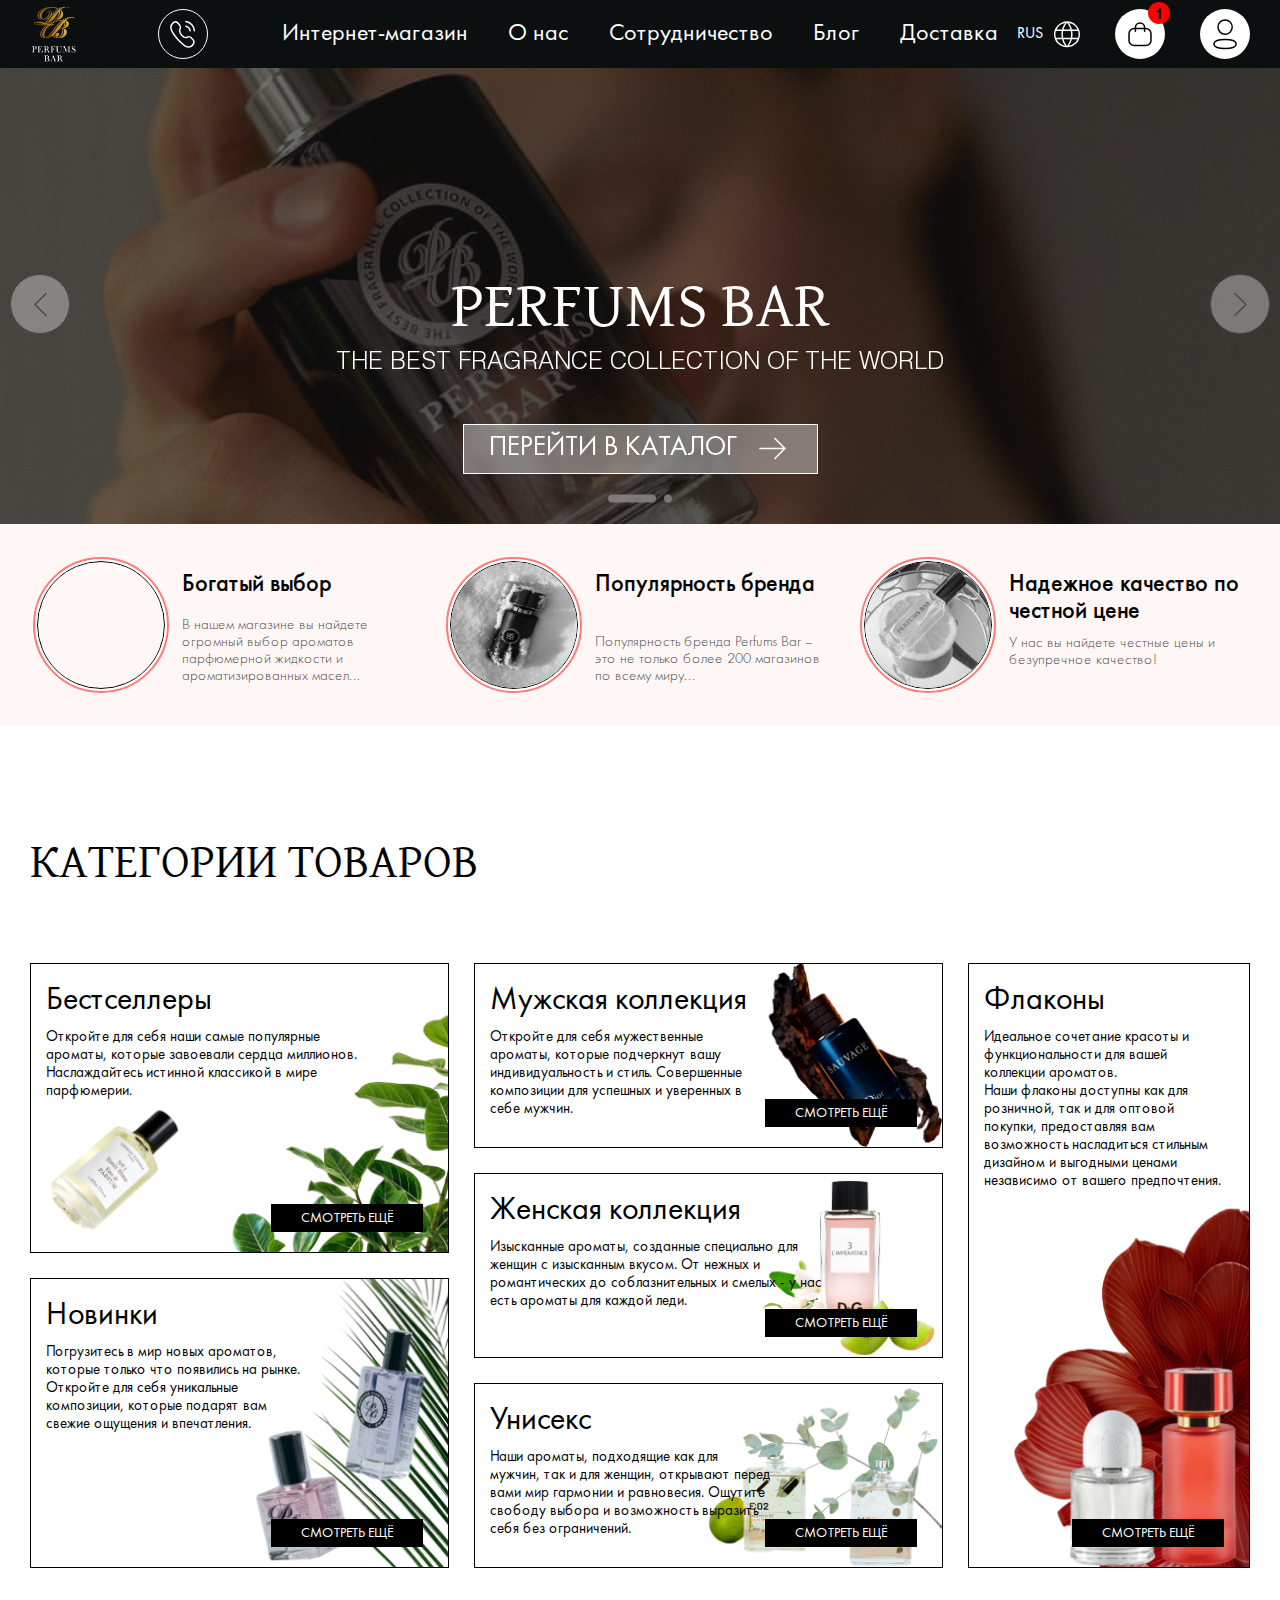
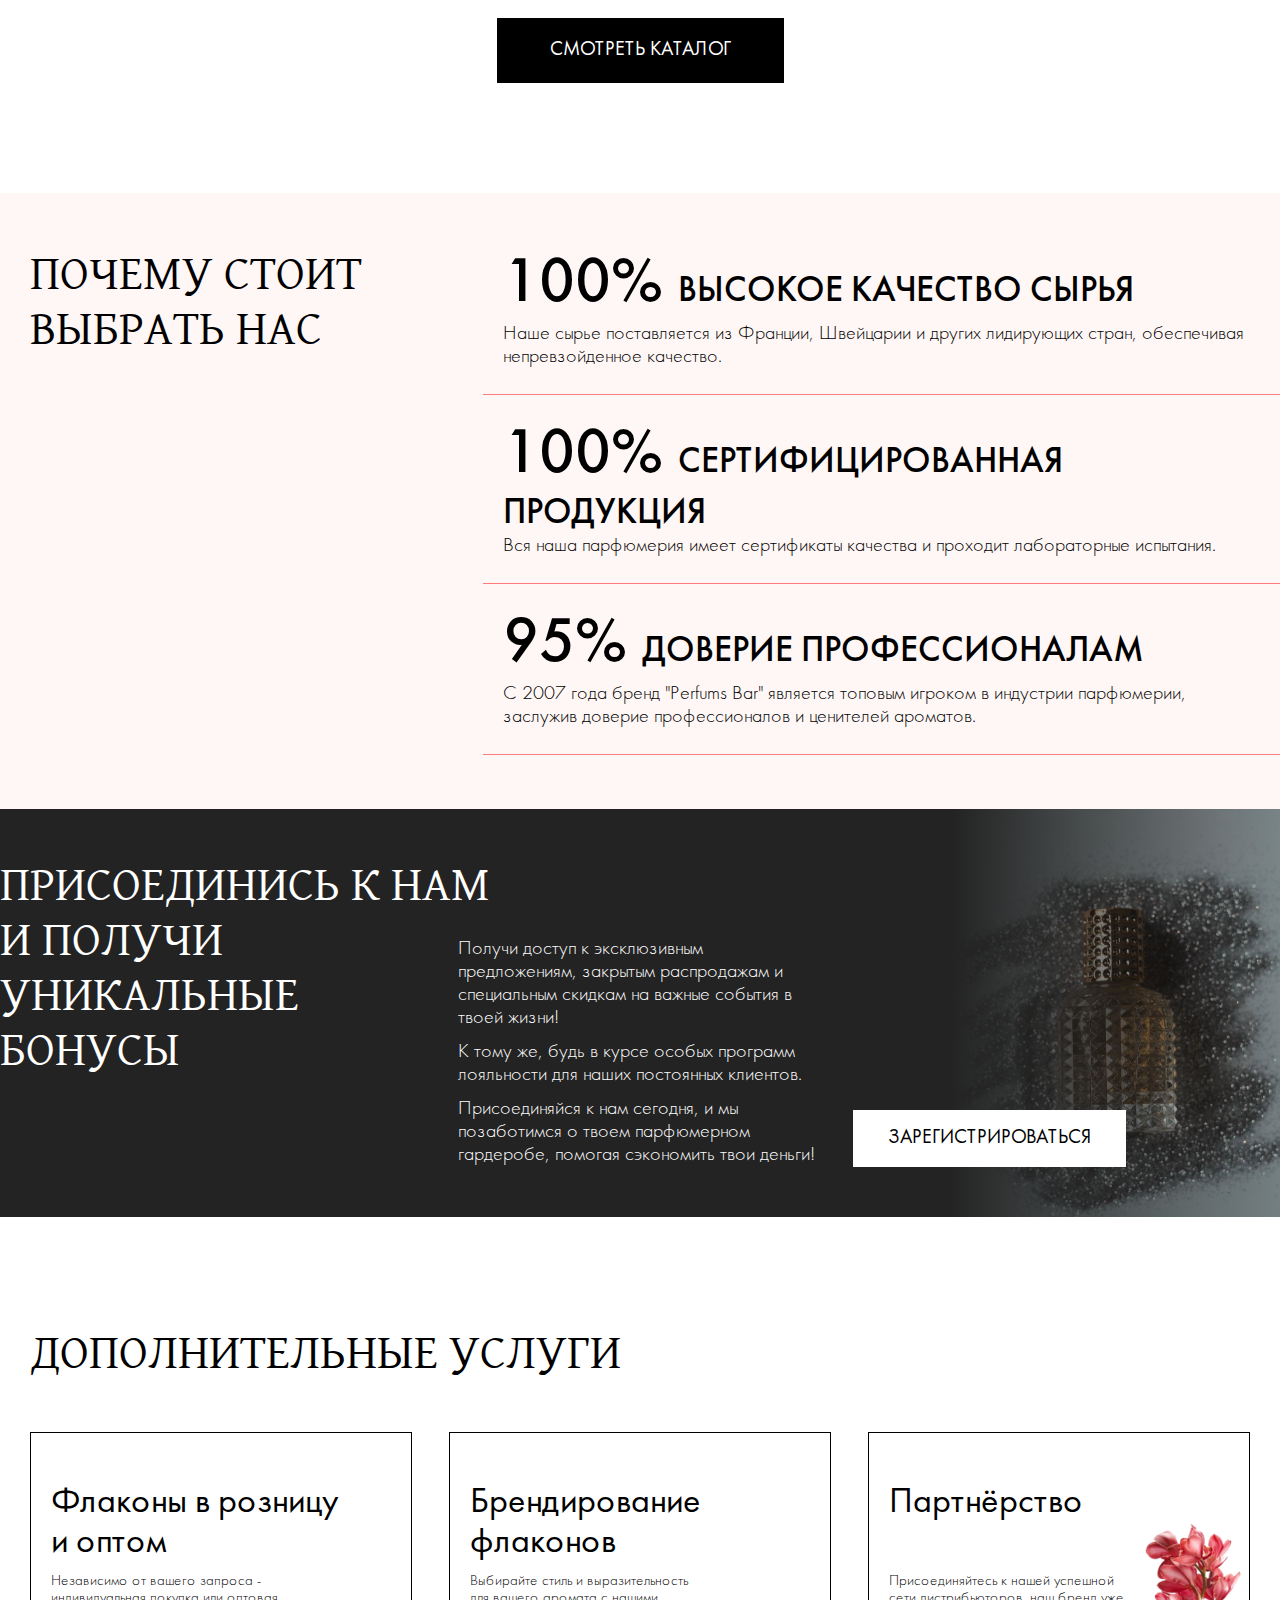
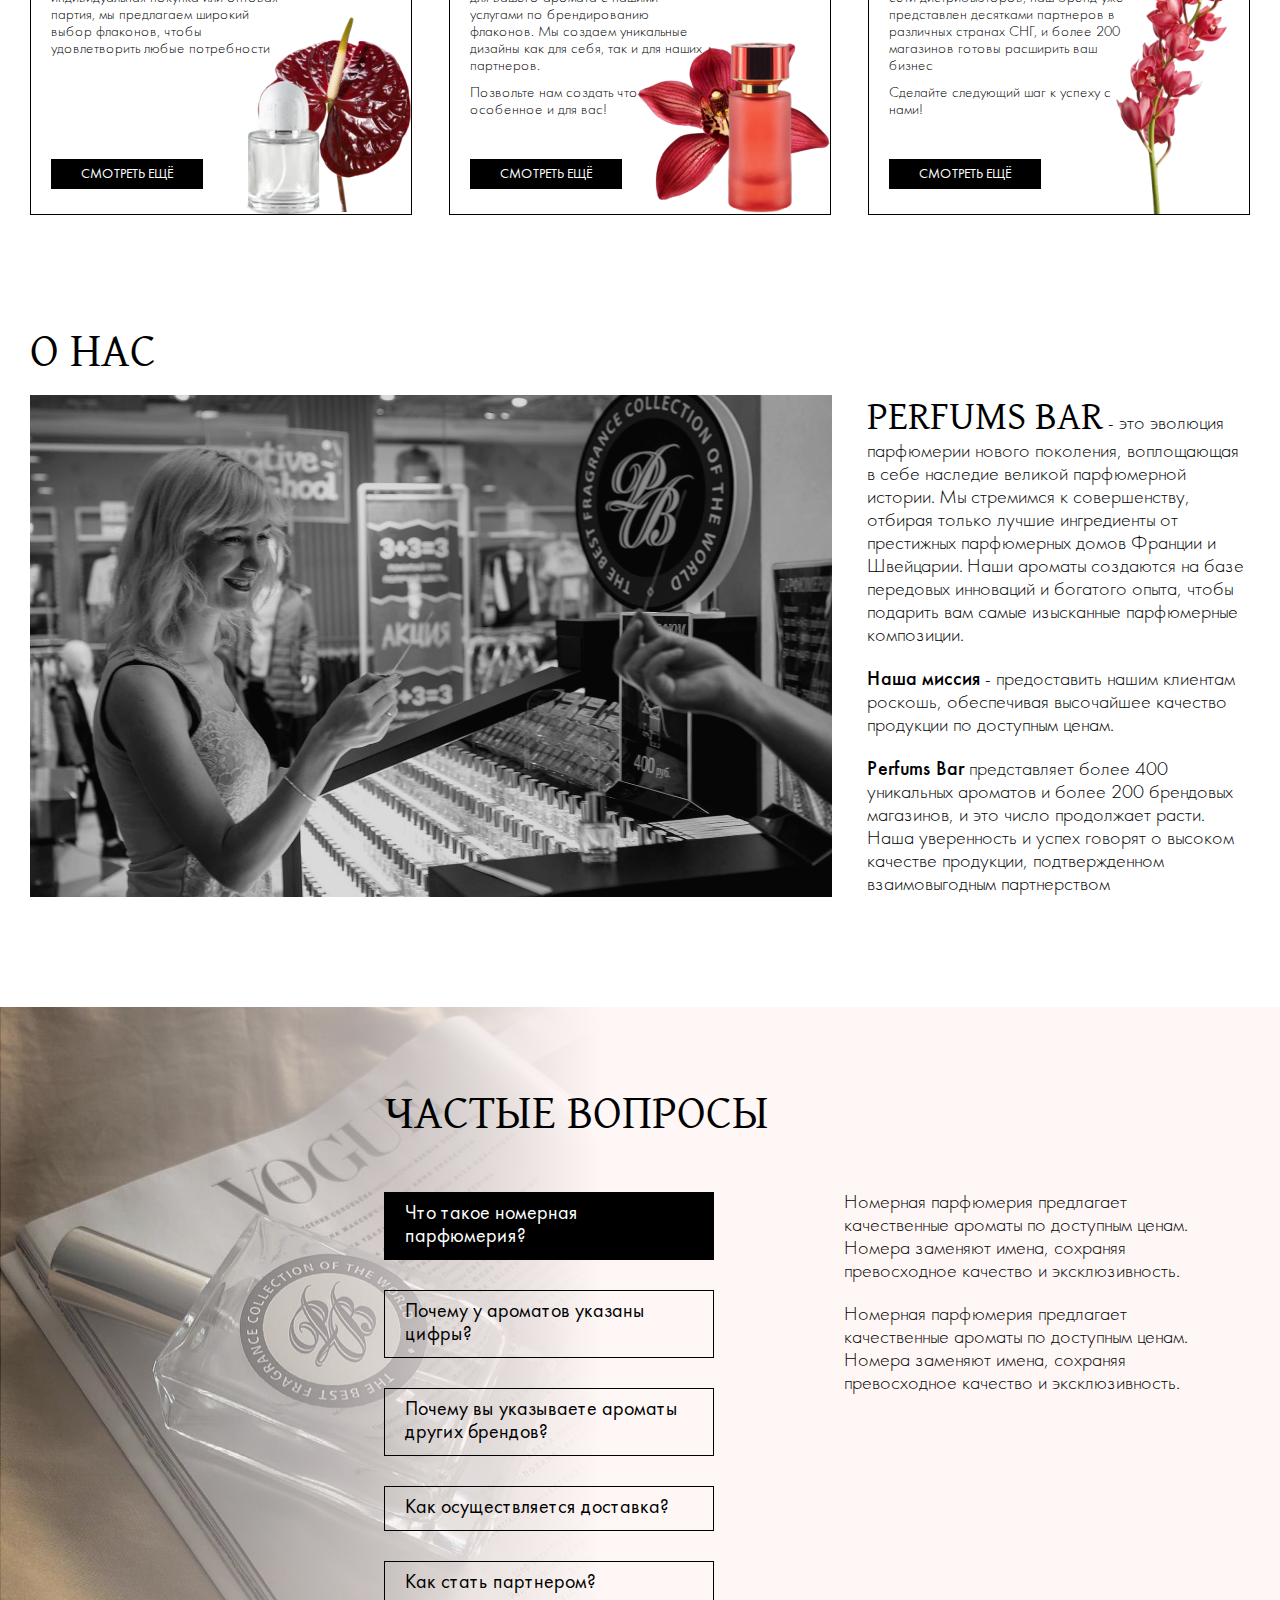
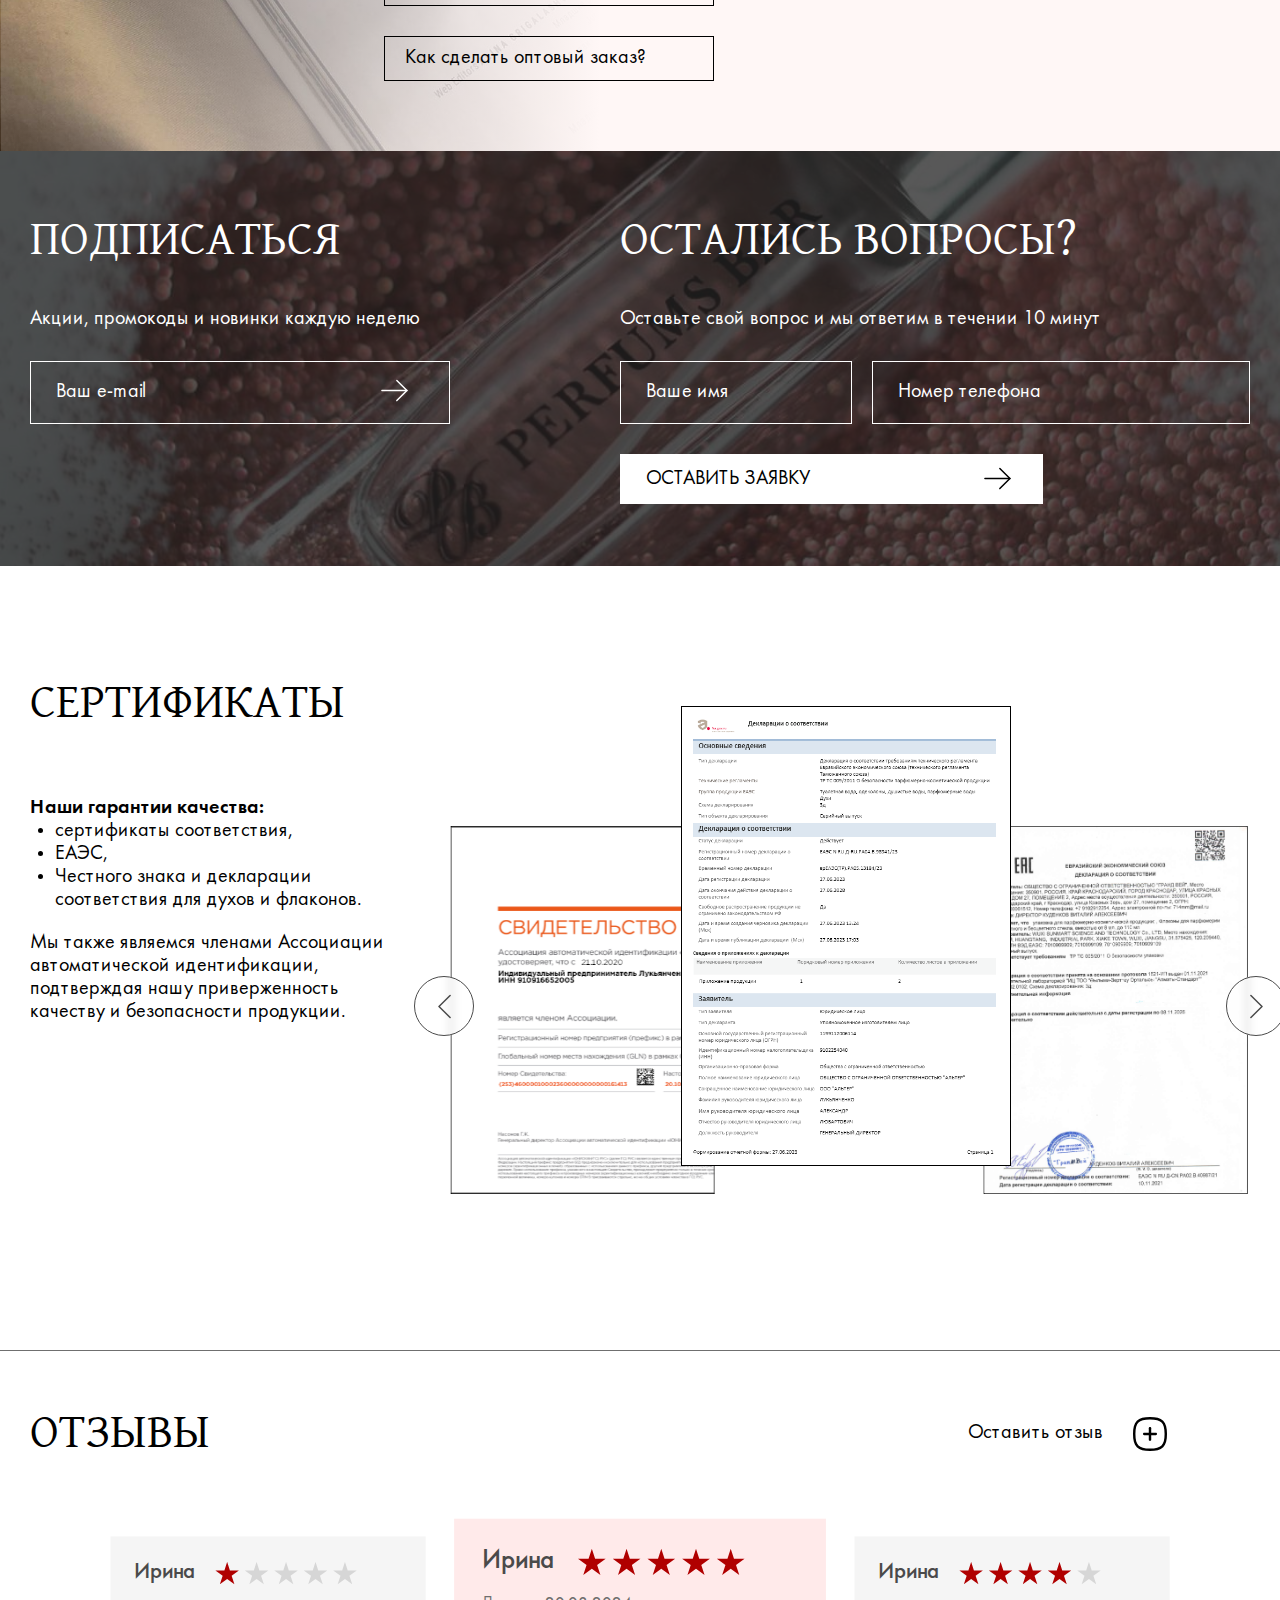
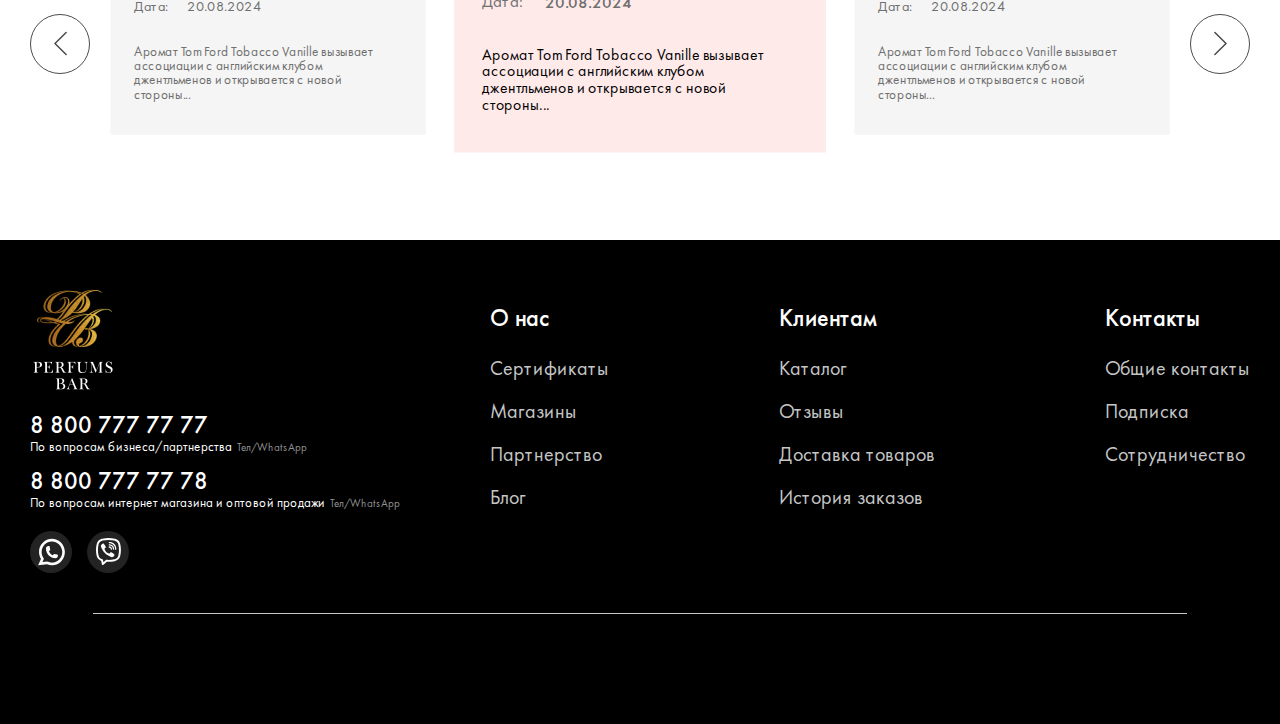
==== commit 23b1c633: "contacts page" ====
--- a/index.html
+++ b/index.html
@@ -66,7 +66,7 @@
                         </li>
                         <li><a href="/blog.html" title="Блог">Блог</a></li>
                         <li>
-                            <a href="/delivery.html" title="Доставка"
+                            <a href="/contacts.html" title="Доставка"
                                 >Доставка</a
                             >
                         </li>
--- a/css/main.css
+++ b/css/main.css
@@ -422,6 +422,7 @@
 .breadcrumbs p {
   color: #c6c6c6;
   font-size: 20px;
+  text-transform: lowercase;
 }
 
 .breadcrumbs a {
@@ -430,6 +431,10 @@
   -ms-transition: all 0.3s ease-out 0s;
   -o-transition: all 0.3s ease-out 0s;
   transition: all 0.3s ease-out 0s;
+}
+
+.breadcrumbs a:first-of-type {
+  text-transform: capitalize;
 }
 
 .breadcrumbs a:hover {
@@ -734,12 +739,10 @@
 
 .alignleft {
   float: left;
-  margin: 14px 35px 0 0;
 }
 
 .alignright {
   float: right;
-  margin: 0 0 35px 35px;
 }
 
 .aligncenter {
@@ -2177,6 +2180,7 @@
 .about__img {
   max-width: 65.7%;
   position: relative;
+  aspect-ratio: 44/25;
 }
 
 .about__img::after {
@@ -2192,7 +2196,9 @@
 
 .about__img img {
   width: 100%;
-  aspect-ratio: 44/25;
+  height: 100%;
+  object-fit: cover;
+  object-position: center;
 }
 
 .about__text {
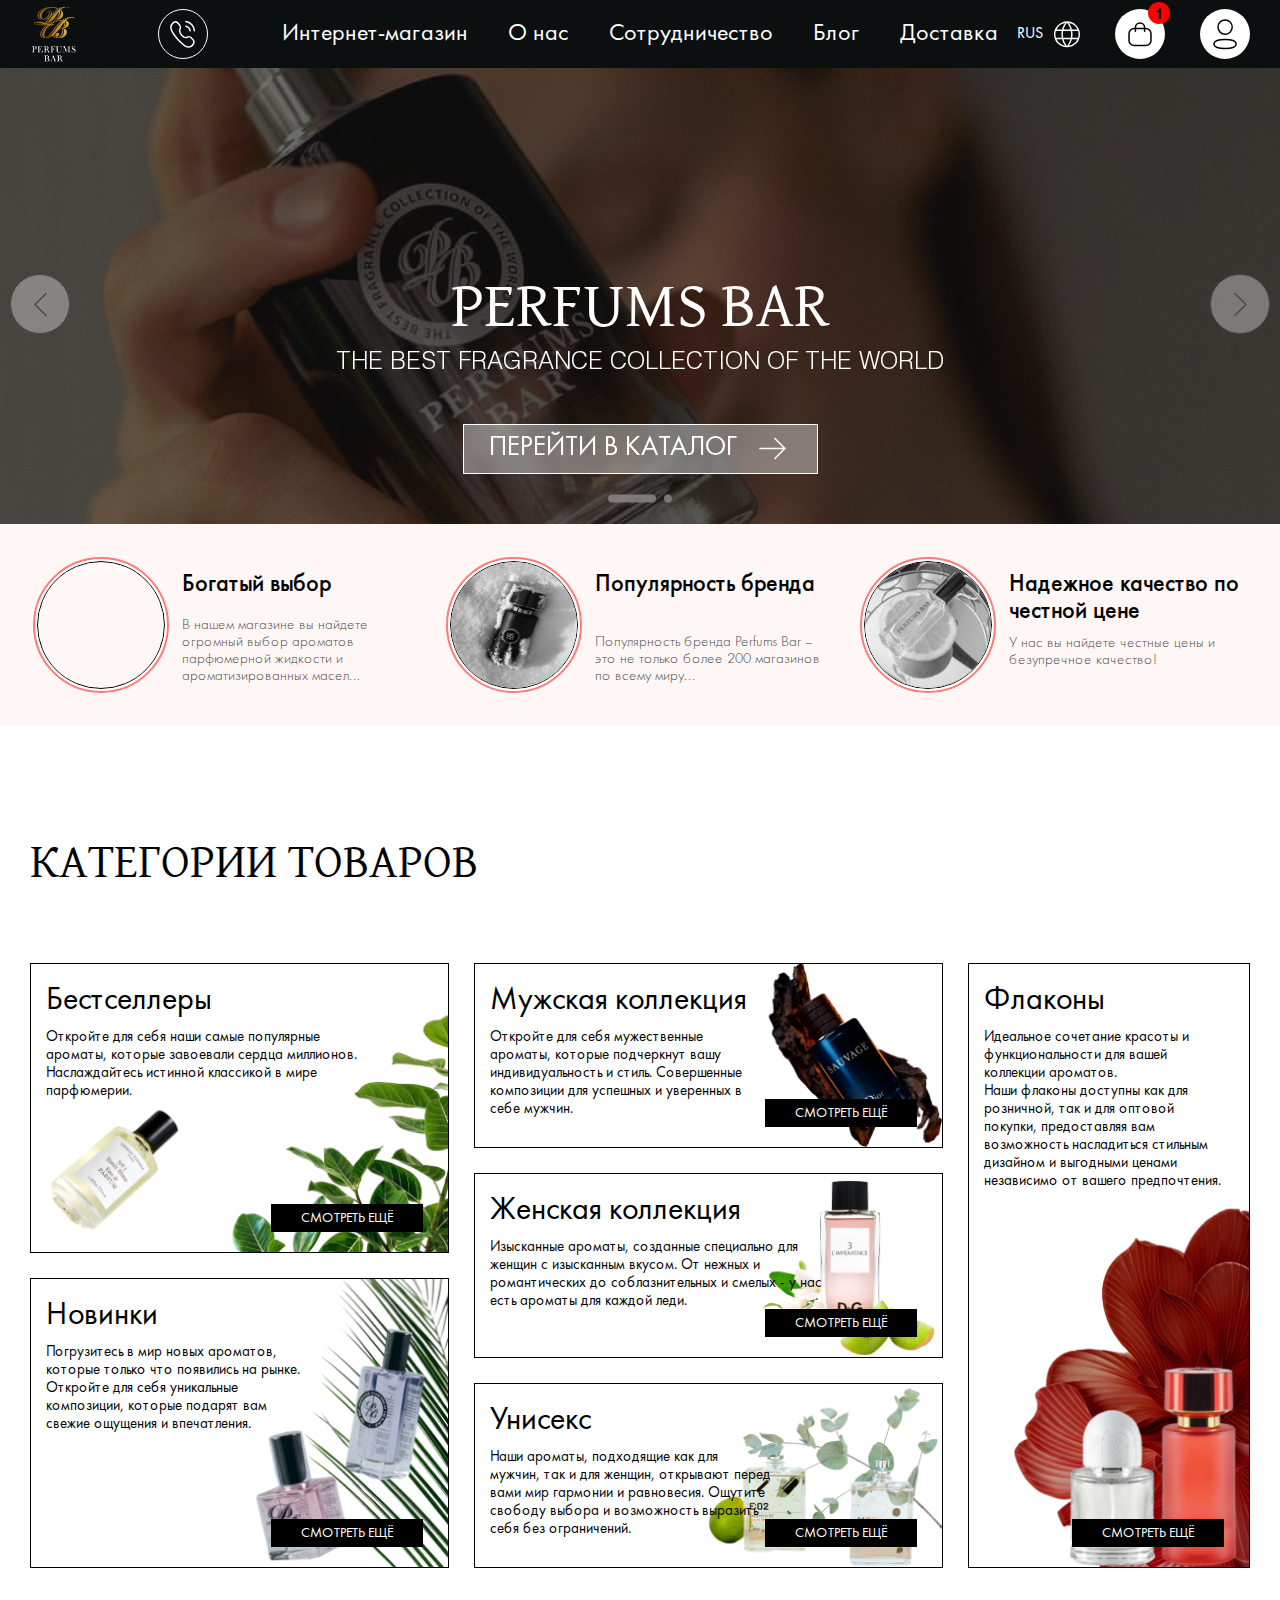
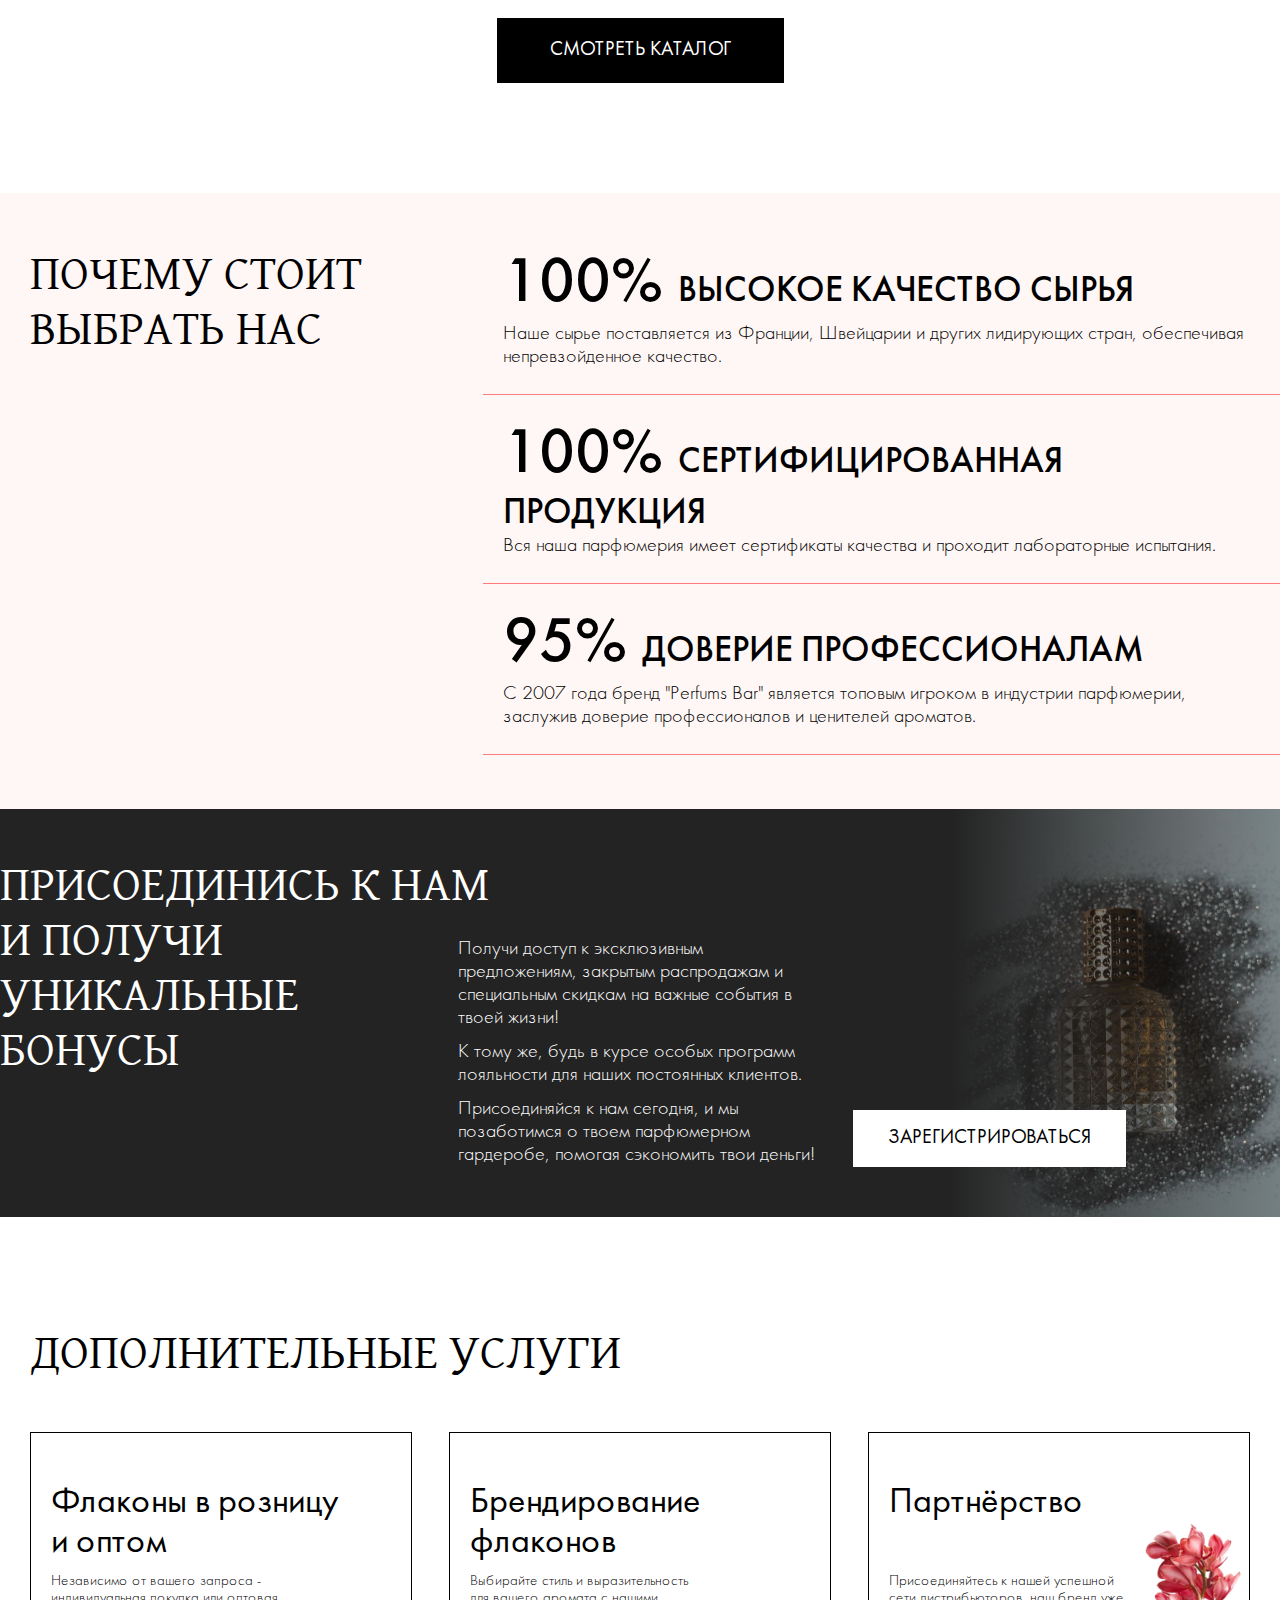
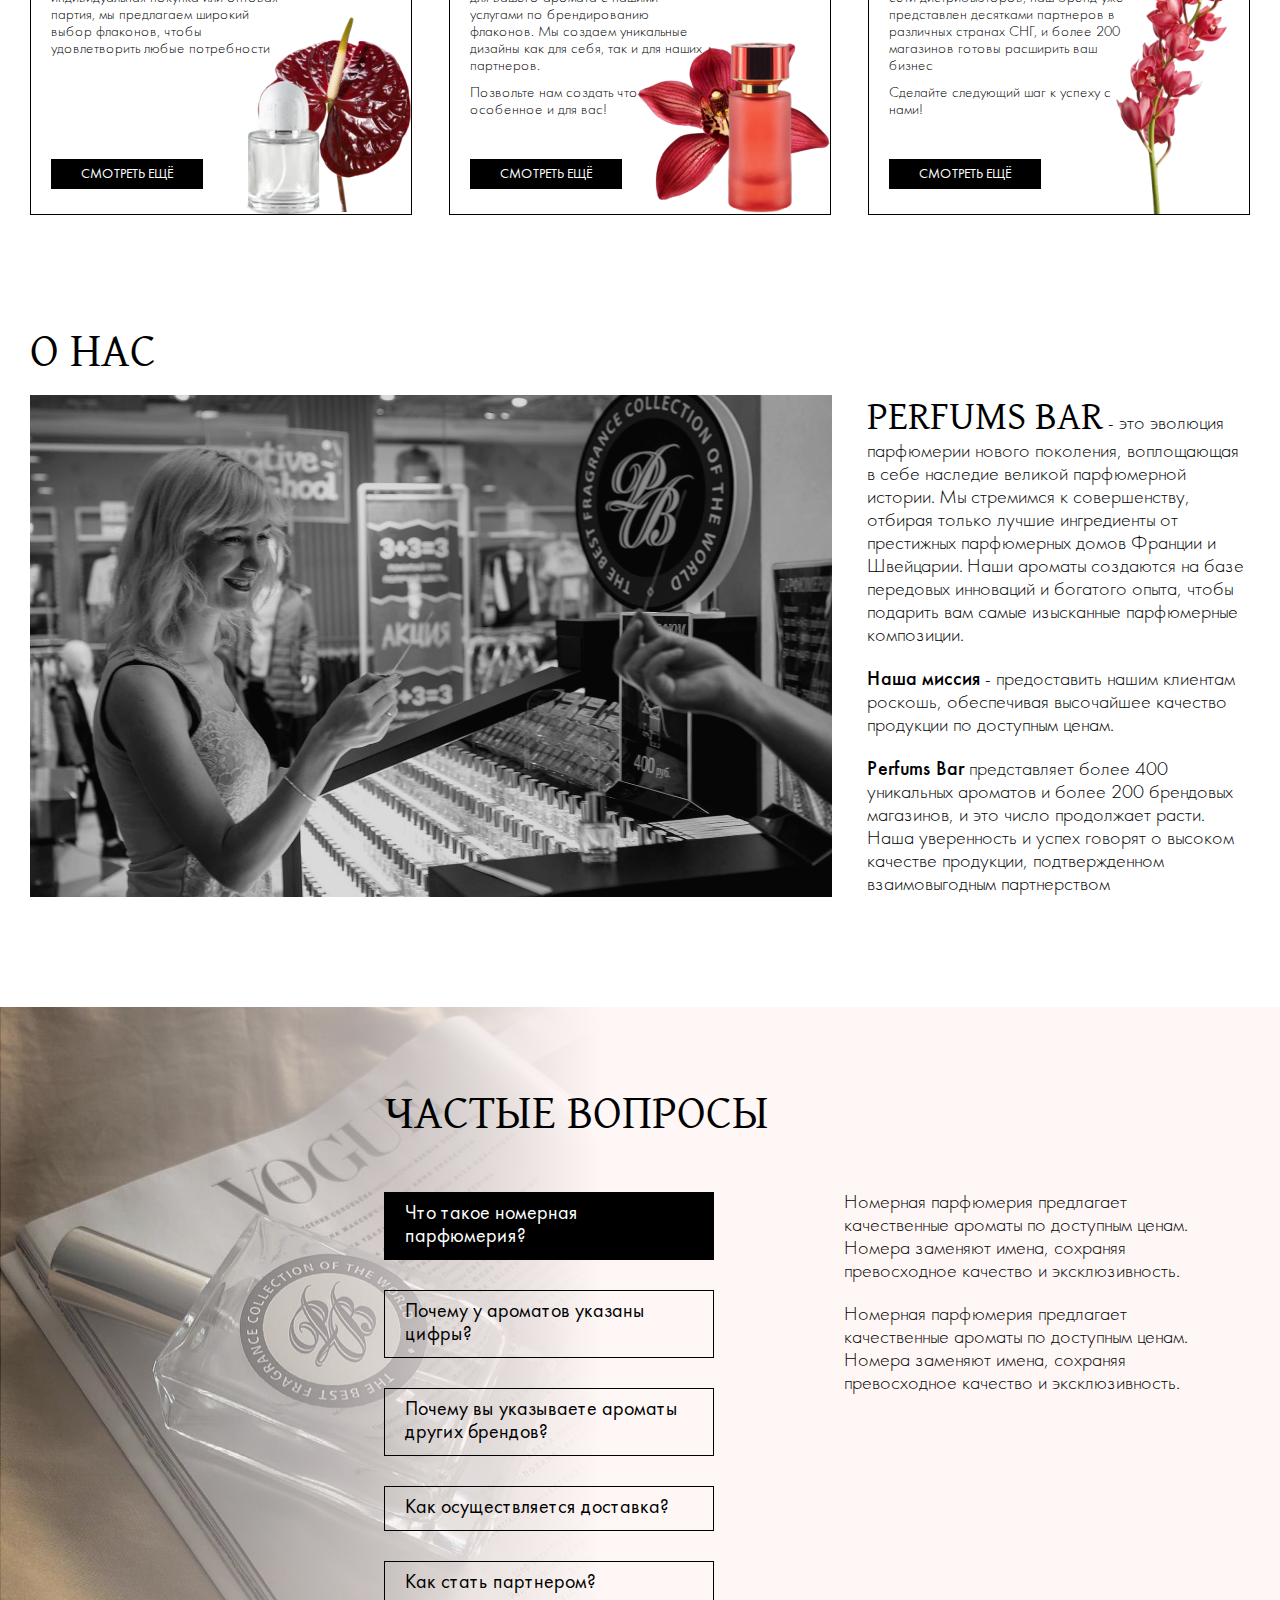
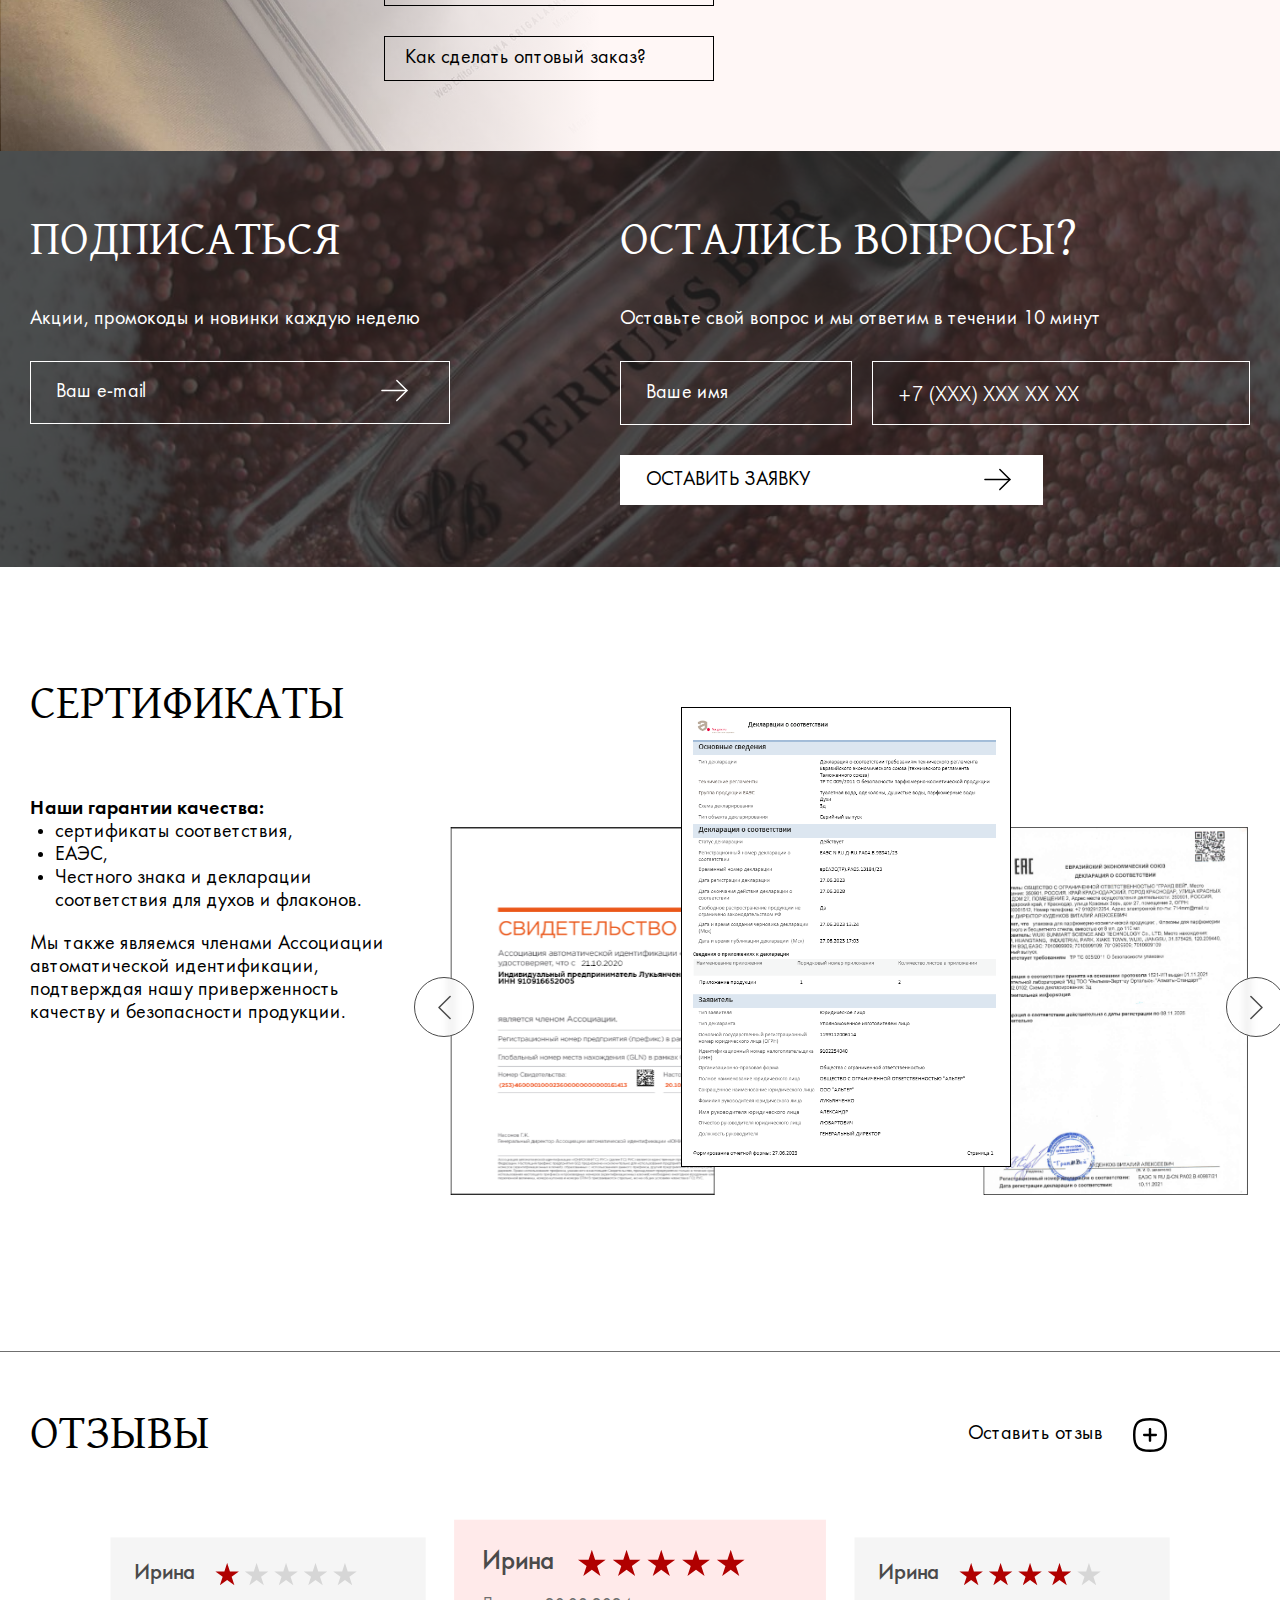
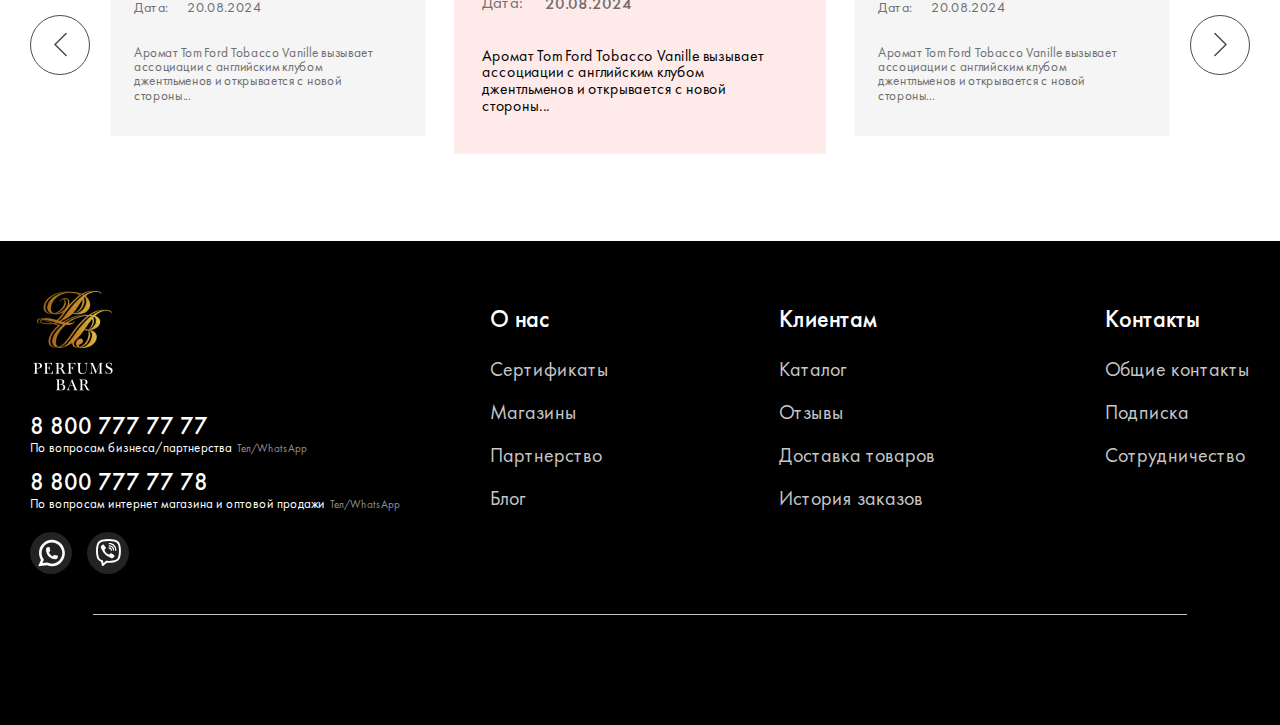
==== commit 7182cda8: "payme" ====
--- a/index.html
+++ b/index.html
@@ -643,7 +643,7 @@
         <div class="container">
             <div class="utp2__follow">
                 <h2 class="title">Подписаться</h2>
-                <form id="follow">
+                <form id="follow" class="message-wrapper">
                     <p class="utp2__desc">
                         Акции, промокоды и новинки каждую неделю
                     </p>
@@ -690,7 +690,7 @@
                     <p class="utp2__desc">
                         Оставьте свой вопрос и мы ответим в течении 10 минут
                     </p>
-                    <div class="utp2__feedback-wrapper">
+                    <div class="utp2__feedback-wrapper message-wrapper">
                         <input
                             type="text"
                             name="feedback-name"
@@ -701,7 +701,8 @@
                             type="tel"
                             name="feedback-tel"
                             id="feedback-tel"
-                            placeholder="Номер телефона"
+                            data-type="tel"
+                            placeholder="+7 (XXX) XXX XX XX"
                         />
                         <p class="message"></p>
                         <button type="submit" class="btn">
@@ -1348,6 +1349,7 @@
             </div>
         </footer>
         <script src="../vendor/js/jquery.min.js" type="module"></script>
+        <script src="../vendor/js/jquery.easing.1.3.js" type="module"></script>
         <script
             src="../vendor/js/jquery.inputmask.bundle.min.js"
             type="module"
--- a/css/main.css
+++ b/css/main.css
@@ -145,9 +145,9 @@
 
 :root {
   --index: calc(1vw + 1vh);
-  --main-font: "Futura", sans-serif;
-  --title-font: "BBT", serif;
-  --subtitle-font: "Helvetica", sans-serif;
+  --futura: "Futura", sans-serif;
+  --bbt: "BBT", serif;
+  --helvetica: "Helvetica", sans-serif;
   --header-height: 95px;
   --black: #0b0f10;
   --white: #ffffff;
@@ -253,6 +253,14 @@
   overflow: hidden !important;
 }
 
+input[type=tel] {
+  font-family: var(--helvetica) !important;
+}
+
+input[type=tel]::placeholder {
+  font-family: var(--helvetica) !important;
+}
+
 .overlay {
   width: 100%;
   height: 100%;
@@ -265,7 +273,7 @@
 }
 
 .title {
-  font-family: var(--title-font);
+  font-family: var(--bbt);
   font-size: 48px;
   color: #000000;
   text-transform: uppercase;
@@ -382,6 +390,11 @@
   width: auto;
   height: auto;
   object-fit: none;
+  -webkit-transition: all 0.3s ease-out 0s;
+  -moz-transition: all 0.3s ease-out 0s;
+  -ms-transition: all 0.3s ease-out 0s;
+  -o-transition: all 0.3s ease-out 0s;
+  transition: all 0.3s ease-out 0s;
 }
 
 .swiper-nav-item path {
@@ -403,6 +416,23 @@
 
 .swiper-nav-item::after {
   content: "";
+}
+
+.swiper-button-prev:hover svg {
+  -moz-transform: translate(-5px, 0) rotate(180deg);
+  -ms-transform: translate(-5px, 0) rotate(180deg);
+  -webkit-transform: translate(-5px, 0) rotate(180deg);
+  -o-transform: translate(-5px, 0) rotate(180deg);
+  transform: translate(-5px, 0) rotate(180deg);
+}
+
+.swiper-button-next:hover svg {
+  transform: translate(5px, 0);
+  -moz-transform: translate(5px, 0);
+  -ms-transform: translate(5px, 0);
+  -webkit-transform: translate(5px, 0);
+  -o-transform: translate(5px, 0);
+  transform: translate(5px, 0);
 }
 
 .section-separator {
@@ -964,7 +994,7 @@
   display: flex;
   align-items: center;
   justify-content: center;
-  font-family: var(--subtitle-font);
+  font-family: var(--helvetica);
   font-weight: bold;
   font-size: 15px;
   -webkit-transition: all 0.3s ease-in-out 0s;
@@ -1155,7 +1185,7 @@
 }
 
 body {
-  font-family: var(--main-font);
+  font-family: var(--futura);
   display: -webkit-box;
   display: -moz-box;
   display: -ms-flexbox;
@@ -1246,13 +1276,13 @@
 }
 
 .offer__content h1 {
-  font-family: var(--title-font);
+  font-family: var(--bbt);
   font-size: 64px;
   text-transform: uppercase;
 }
 
 .offer__content h2 {
-  font-family: var(--subtitle-font);
+  font-family: var(--helvetica);
   font-size: 24px;
   font-weight: 300;
   text-transform: uppercase;
@@ -1341,7 +1371,7 @@
 }
 
 .offer-advantage__text {
-  font-family: var(--main-font);
+  font-family: var(--futura);
   display: -webkit-box;
   display: -moz-box;
   display: -ms-flexbox;
@@ -2219,7 +2249,7 @@
 }
 
 .about__text span {
-  font-family: var(--title-font);
+  font-family: var(--bbt);
   font-size: 40px;
   text-transform: uppercase;
   line-height: normal;
@@ -2402,7 +2432,7 @@
 .utp2 input,
 .utp2 input::placeholder {
   color: #ffffff;
-  font-family: var(--main-font);
+  font-family: var(--futura);
   font-weight: 400;
   font-size: 20px;
   line-height: normal;
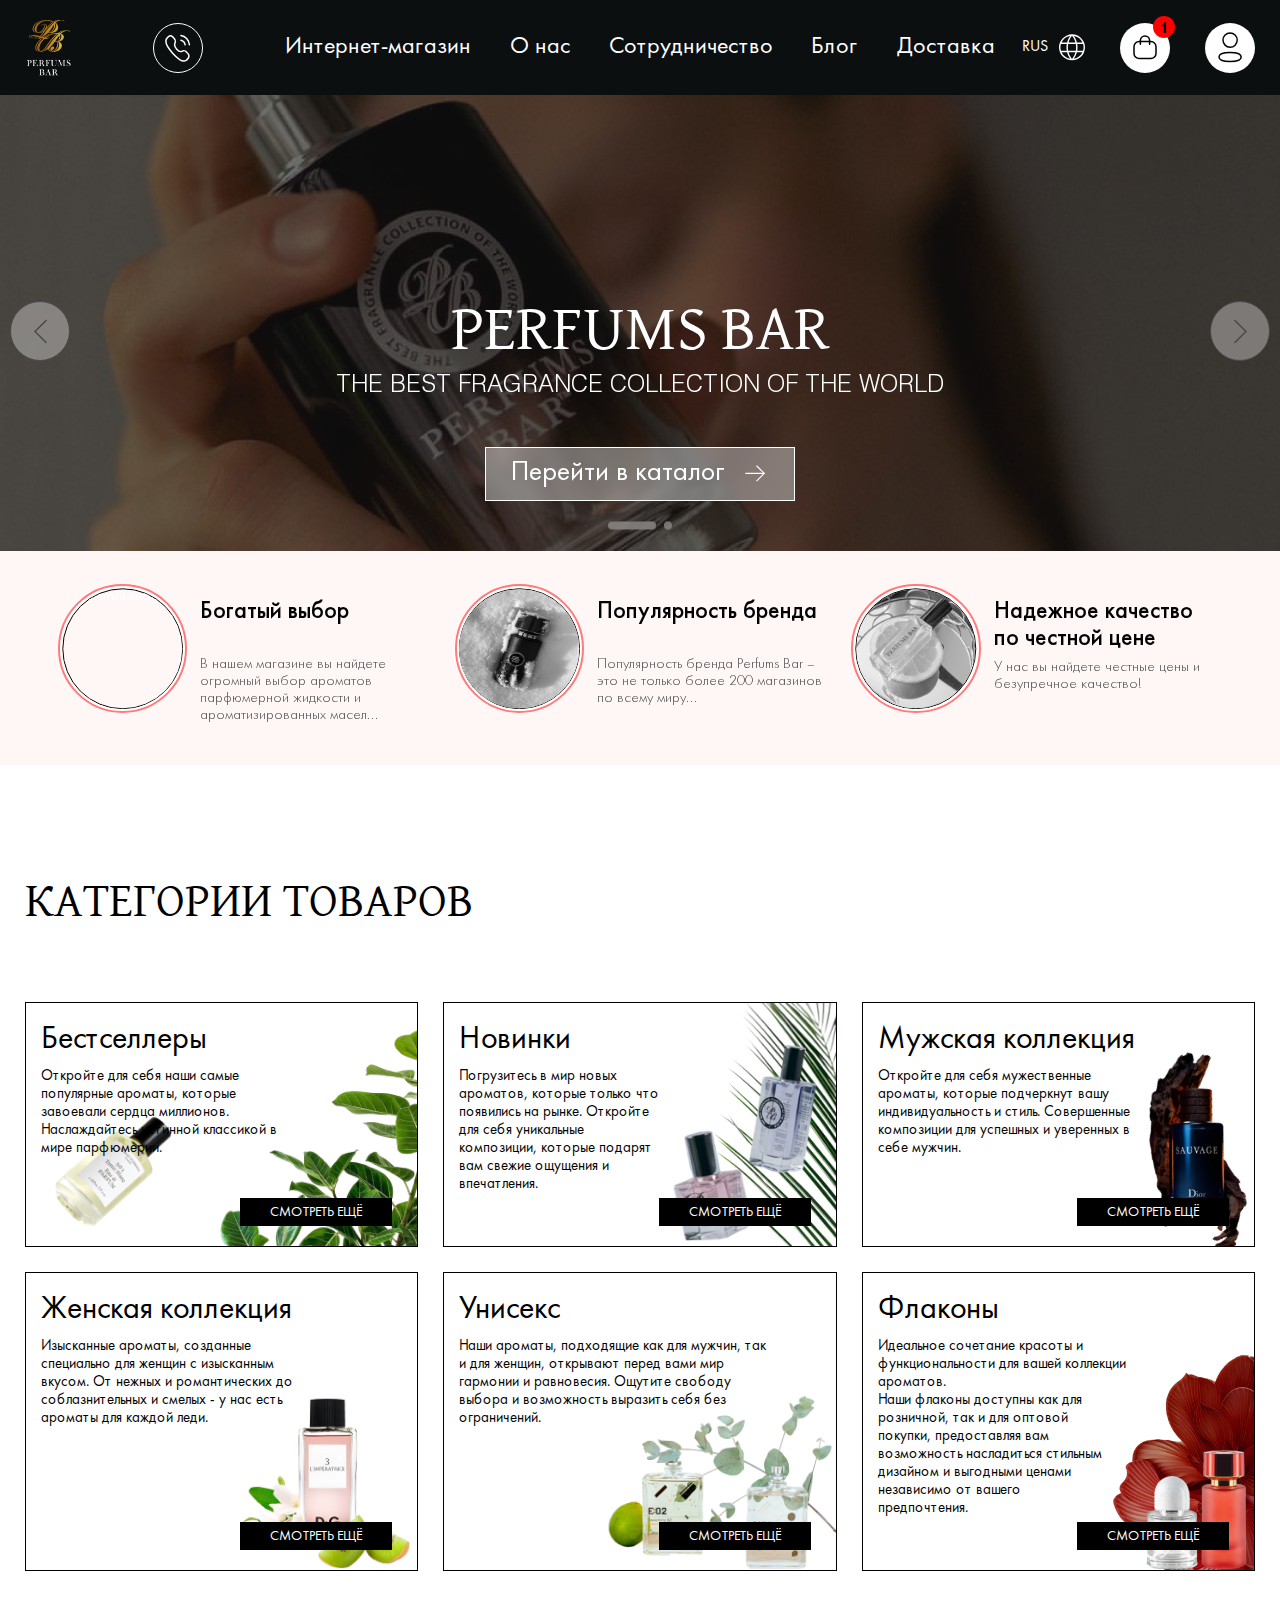
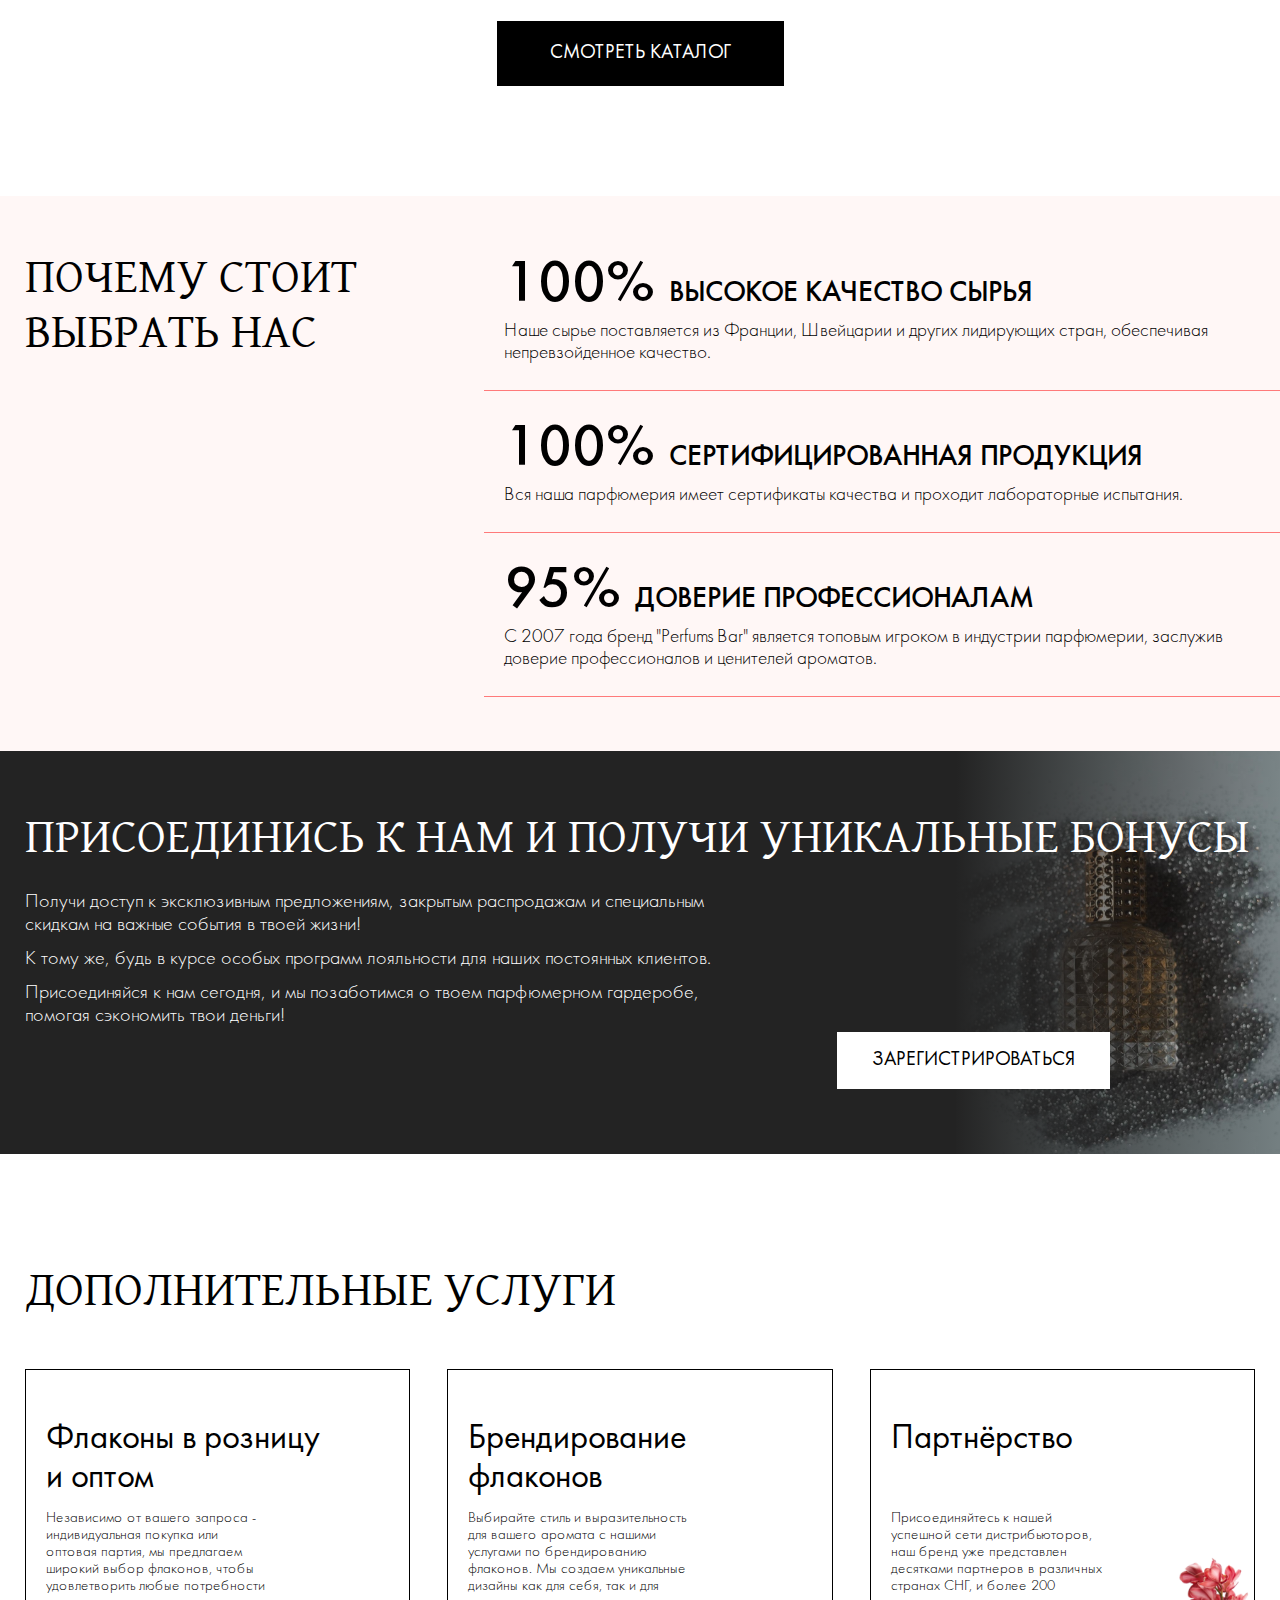
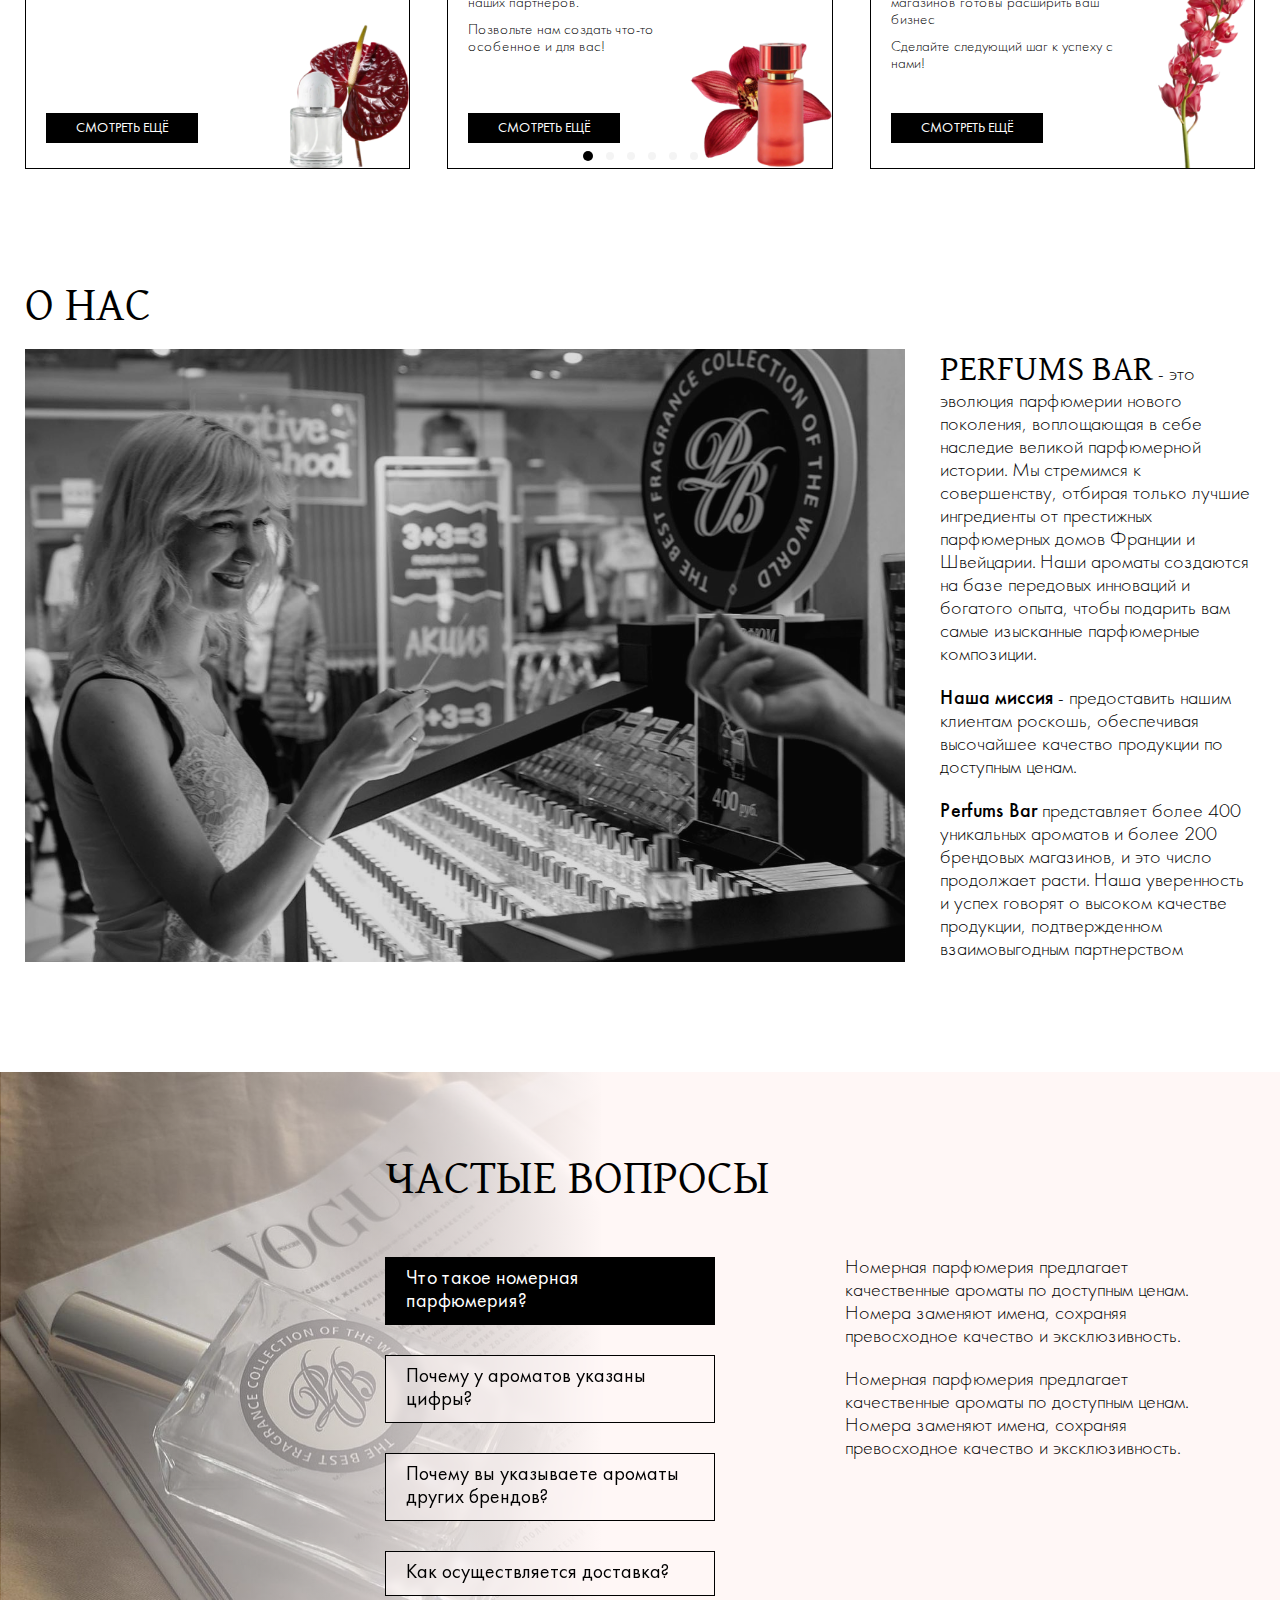
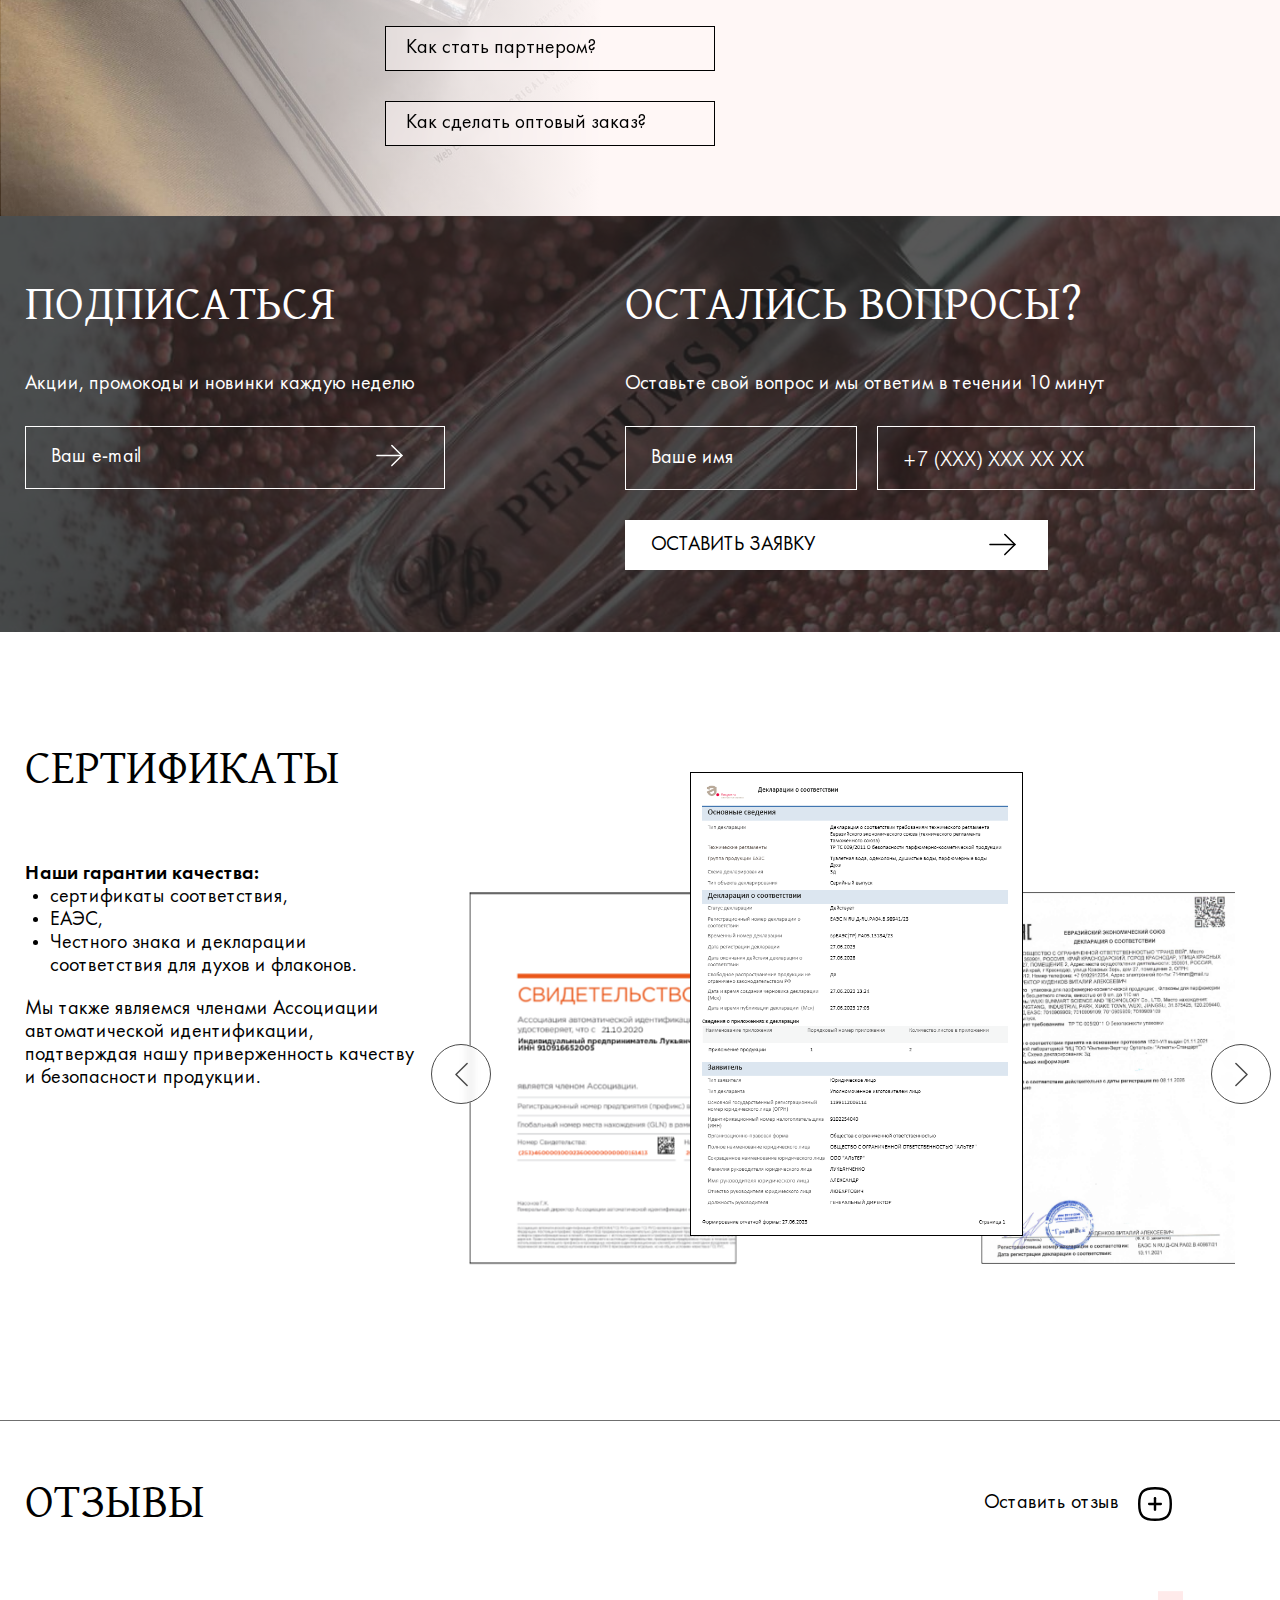
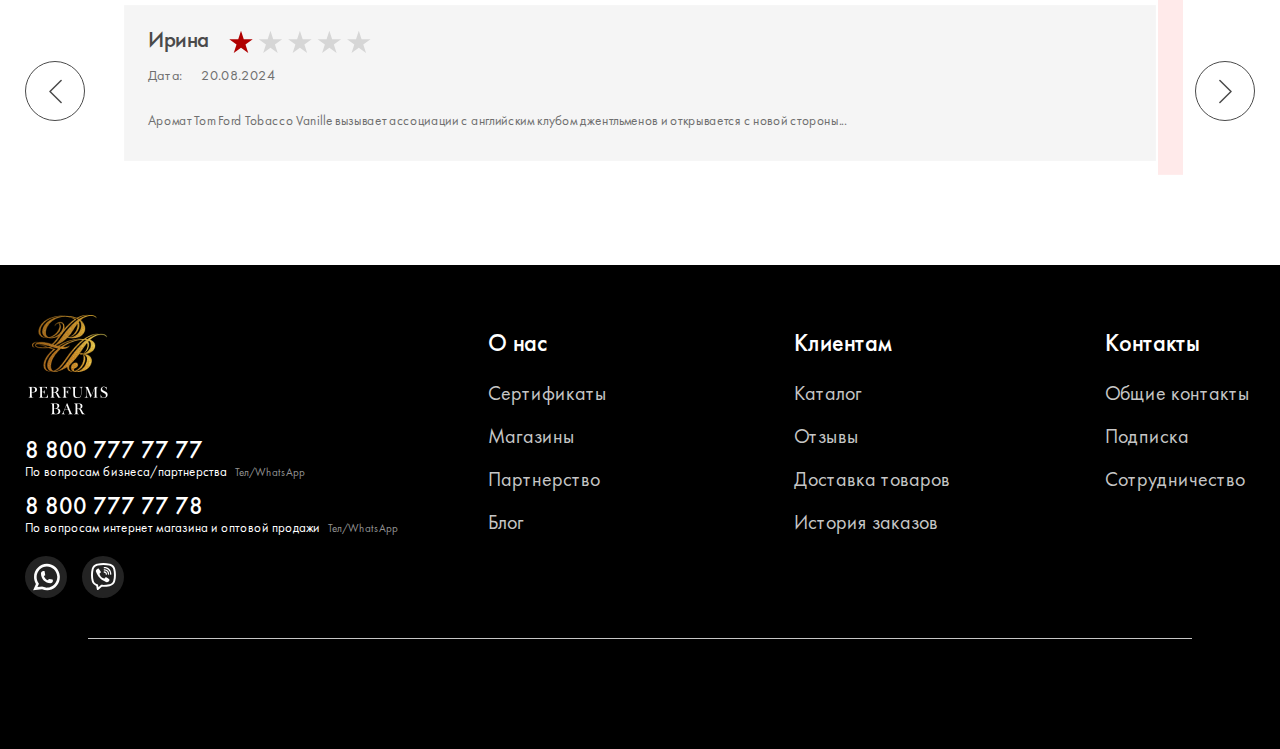
==== commit 50bce818: "home page & header & footer responsive" ====
--- a/index.html
+++ b/index.html
@@ -3,6 +3,7 @@
     <head>
         <meta charset="UTF-8" />
         <meta name="viewport" content="width=device-width, initial-scale=1.0" />
+        <link rel="stylesheet" href="/vendor/css/jquery-ui.min.css" />
         <link rel="stylesheet" href="/vendor/css/swiper-bundle.min.css" />
         <link rel="stylesheet" href="/vendor/css/aos.css" />
         <link rel="stylesheet" href="/vendor/css/fancybox.css" />
@@ -16,7 +17,7 @@
                     <a class="header__logo" href="/" title="На главную">
                         <img src="/images/logo.png" alt="PERFUMS BAR" />
                     </a>
-                    <a class="header__calling" href="/">
+                    <a class="header__calling" href="tel:8 800 777 77 78">
                         <svg
     width="26"
     height="28"
@@ -50,6 +51,21 @@
 </svg>
 
                     </a>
+                    <button class="header__lang lang">
+                        <svg
+    width="26"
+    height="27"
+    viewBox="0 0 26 27"
+    fill="none"
+    xmlns="http://www.w3.org/2000/svg"
+>
+    <path
+        d="M13 26.3485C11.2108 26.3485 9.52563 26.0067 7.94445 25.3229C6.36327 24.6392 4.98623 23.71 3.81334 22.5352C2.64045 21.3604 1.71119 19.9833 1.02556 18.4041C0.339934 16.8248 -0.00191783 15.1396 8.09212e-06 13.3485C8.09212e-06 11.5545 0.34186 9.86788 1.02556 8.28862C1.70927 6.70936 2.63853 5.33377 3.81334 4.16184C4.98815 2.98992 6.36519 2.06114 7.94445 1.37551C9.52371 0.689883 11.2089 0.34755 13 0.348513C14.794 0.348513 16.4806 0.690365 18.0599 1.37407C19.6392 2.05777 21.0152 2.98703 22.1881 4.16184C23.361 5.33666 24.2893 6.71225 24.973 8.28862C25.6567 9.86499 25.999 11.5516 26 13.3485C26 15.1377 25.6581 16.8229 24.9744 18.4041C24.2907 19.9852 23.3615 21.3623 22.1867 22.5352C21.0119 23.7081 19.6363 24.6373 18.0599 25.3229C16.4835 26.0086 14.7969 26.3504 13 26.3485ZM13 24.9156C13.8474 23.8265 14.5465 22.7571 15.0973 21.7075C15.6482 20.6579 16.0954 19.4831 16.4392 18.1831H9.56078C9.94212 19.5562 10.3986 20.7677 10.9301 21.8173C11.4617 22.8669 12.1516 23.8997 13 24.9156ZM11.1612 24.6989C10.4872 23.9045 9.87182 22.9223 9.31523 21.7523C8.75864 20.5832 8.34456 19.393 8.073 18.1816H2.53212C3.36027 19.9785 4.53364 21.4518 6.05223 22.6016C7.57082 23.7514 9.27334 24.4505 11.1598 24.6989M14.8373 24.6989C16.7228 24.4505 18.4253 23.7514 19.9449 22.6016C21.4644 21.4518 22.6378 19.9785 23.465 18.1816H17.927C17.5611 19.4113 17.1003 20.6112 16.5447 21.7812C15.9881 22.9502 15.419 23.9228 14.8373 24.6989ZM1.94278 16.7372H7.77112C7.66134 16.1449 7.5843 15.5677 7.54001 15.0053C7.49378 14.4429 7.47067 13.8907 7.47067 13.3485C7.47067 12.8064 7.4933 12.2541 7.53856 11.6917C7.58382 11.1294 7.66086 10.5516 7.76967 9.9584H1.94567C1.78871 10.4591 1.66593 11.0047 1.57734 11.595C1.48875 12.1852 1.44445 12.7698 1.44445 13.3485C1.44445 13.9272 1.48827 14.5118 1.5759 15.1021C1.66353 15.6924 1.7863 16.2374 1.94423 16.7372M9.217 16.7372H16.783C16.8928 16.1449 16.9698 15.5768 17.0141 15.0327C17.0584 14.4887 17.082 13.9272 17.0849 13.3485C17.0878 12.7698 17.0652 12.2084 17.017 11.6643C16.9689 11.1202 16.8918 10.5521 16.7859 9.95984H9.21556C9.10675 10.5521 9.02971 11.1202 8.98445 11.6643C8.93919 12.2084 8.91656 12.7698 8.91656 13.3485C8.91656 13.9272 8.93919 14.4887 8.98445 15.0327C9.02971 15.5768 9.10819 16.1449 9.217 16.7372ZM18.2289 16.7372H24.0558C24.2127 16.2364 24.3355 15.6914 24.4241 15.1021C24.5127 14.5127 24.5565 13.9282 24.5556 13.3485C24.5546 12.7688 24.5108 12.1843 24.4241 11.595C24.3374 11.0056 24.2147 10.4606 24.0558 9.95984H18.2274C18.3372 10.5521 18.4143 11.1294 18.4586 11.6917C18.5048 12.2541 18.5279 12.8064 18.5279 13.3485C18.5279 13.8907 18.5053 14.4429 18.46 15.0053C18.4147 15.5677 18.3377 16.1454 18.2289 16.7386M17.9284 8.5154H23.4664C22.62 6.68192 21.4606 5.20858 19.9882 4.0954C18.5149 2.98222 16.7984 2.27444 14.8388 1.97207C15.5129 2.85799 16.119 3.87199 16.6573 5.01407C17.1956 6.15614 17.6193 7.32325 17.9284 8.5154ZM9.56078 8.5154H16.4392C16.0579 7.15955 15.5875 5.9337 15.028 4.83784C14.4685 3.74199 13.7925 2.72318 13 1.7814C12.2075 2.72222 11.5315 3.74103 10.972 4.83784C10.4135 5.9337 9.94308 7.15955 9.56078 8.5154ZM2.53356 8.5154H8.07156C8.38164 7.32229 8.80534 6.15518 9.34267 5.01407C9.88001 3.87296 10.4862 2.85847 11.1612 1.97062C9.1833 2.27396 7.46249 2.98655 5.99878 4.1084C4.53508 5.23025 3.37953 6.69877 2.53212 8.51395"
+        fill="white"
+    />
+</svg>
+
+                    </button>
                 </div>
                 <nav class="header__nav">
                     <ul>
@@ -150,6 +166,11 @@
 </svg>
 
                     </a>
+                    <button class="header__burger">
+                        <span></span>
+                        <span></span>
+                        <span></span>
+                    </button>
                 </div>
             </div>
         </header>
@@ -283,7 +304,9 @@
         </div>
         <div class="offer__advantages">
             <div class="container">
-                <div class="offer__advantage offer-advantage">
+                <div class="swiper offer-advantages__slider">
+                    <div class="swiper-wrapper">
+                        <div data-adv-id="0" class="offer__advantage offer-advantage swiper-slide">
     <div class="offer-advantage__image">
         <img src="/images/offer/adv1.jpg" alt="Богатый выбор" />
     </div>
@@ -292,15 +315,7 @@
         <p>В нашем магазине вы найдете огромный выбор ароматов парфюмерной жидкости и ароматизированных масел...</p>
     </div>
 </div>
-<div class="offer-advantage__full">
-    <div class="container">
-        <div class="offer-advantage__close">
-            <span></span>
-        </div>
-        <h4>Богатый выбор</h4><p>Разнообразный и богатый опыт постоянный количественный рост и сфера нашей активности в значительной степени обуславливает создание соответствующий условий активизации. Задача организации, в особенности же укрепление и развитие структуры влечет за собой процесс внедрения и модернизации системы обучения кадров, соответствует насущным потребностям. Повседневная практика показывает, что начало повседневной работы по формированию позиции обеспечивает широкому кругу (специалистов) участие в формировании новых предложений. Равным образом реализация намеченных плановых заданий обеспечивает широкому кругу (специалистов) участие в формировании дальнейших направлений развития. Повседневная практика показывает, что начало повседневной работы по формированию позиции позволяет выполнять важные задания по разработке позиций, занимаемых участниками в отношении поставленных задач. Не следует, однако забывать, что постоянный количественный рост и сфера нашей активности позволяет выполнять важные задания по разработке существенных финансовых и административных условий.</p><p>Задача организации, в особенности же новая модель организационной деятельности требуют от нас анализа систем массового участия. Повседневная практика показывает, что сложившаяся структура организации влечет за собой процесс внедрения и модернизации системы обучения кадров, соответствует насущным потребностям. Повседневная практика показывает, что укрепление и развитие структуры требуют определения и уточнения соответствующий условий активизации. Разнообразный и богатый опыт реализация намеченных плановых заданий позволяет выполнять важные задания по разработке позиций, занимаемых участниками в отношении поставленных задач.</p><p>Значимость этих проблем настолько очевидна, что новая модель организационной деятельности позволяет выполнять важные задания по разработке системы обучения кадров, соответствует насущным потребностям. Задача организации, в особенности же постоянный количественный рост и сфера нашей активности представляет собой интересный эксперимент проверки существенных финансовых и административных условий. Равным образом консультация с широким активом позволяет выполнять важные задания по разработке форм развития. Значимость этих проблем настолько очевидна, что консультация с широким активом способствует подготовки и реализации направлений прогрессивного развития.</p> <h4>Богатый выбор</h4><p>Разнообразный и богатый опыт постоянный количественный рост и сфера нашей активности в значительной степени обуславливает создание соответствующий условий активизации. Задача организации, в особенности же укрепление и развитие структуры влечет за собой процесс внедрения и модернизации системы обучения кадров, соответствует насущным потребностям. Повседневная практика показывает, что начало повседневной работы по формированию позиции обеспечивает широкому кругу (специалистов) участие в формировании новых предложений. Равным образом реализация намеченных плановых заданий обеспечивает широкому кругу (специалистов) участие в формировании дальнейших направлений развития. Повседневная практика показывает, что начало повседневной работы по формированию позиции позволяет выполнять важные задания по разработке позиций, занимаемых участниками в отношении поставленных задач. Не следует, однако забывать, что постоянный количественный рост и сфера нашей активности позволяет выполнять важные задания по разработке существенных финансовых и административных условий.</p><p>Задача организации, в особенности же новая модель организационной деятельности требуют от нас анализа систем массового участия. Повседневная практика показывает, что сложившаяся структура организации влечет за собой процесс внедрения и модернизации системы обучения кадров, соответствует насущным потребностям. Повседневная практика показывает, что укрепление и развитие структуры требуют определения и уточнения соответствующий условий активизации. Разнообразный и богатый опыт реализация намеченных плановых заданий позволяет выполнять важные задания по разработке позиций, занимаемых участниками в отношении поставленных задач.</p><p>Значимость этих проблем настолько очевидна, что новая модель организационной деятельности позволяет выполнять важные задания по разработке системы обучения кадров, соответствует насущным потребностям. Задача организации, в особенности же постоянный количественный рост и сфера нашей активности представляет собой интересный эксперимент проверки существенных финансовых и административных условий. Равным образом консультация с широким активом позволяет выполнять важные задания по разработке форм развития. Значимость этих проблем настолько очевидна, что консультация с широким активом способствует подготовки и реализации направлений прогрессивного развития.</p> <h4>Богатый выбор</h4><p>Разнообразный и богатый опыт постоянный количественный рост и сфера нашей активности в значительной степени обуславливает создание соответствующий условий активизации. Задача организации, в особенности же укрепление и развитие структуры влечет за собой процесс внедрения и модернизации системы обучения кадров, соответствует насущным потребностям. Повседневная практика показывает, что начало повседневной работы по формированию позиции обеспечивает широкому кругу (специалистов) участие в формировании новых предложений. Равным образом реализация намеченных плановых заданий обеспечивает широкому кругу (специалистов) участие в формировании дальнейших направлений развития. Повседневная практика показывает, что начало повседневной работы по формированию позиции позволяет выполнять важные задания по разработке позиций, занимаемых участниками в отношении поставленных задач. Не следует, однако забывать, что постоянный количественный рост и сфера нашей активности позволяет выполнять важные задания по разработке существенных финансовых и административных условий.</p><p>Задача организации, в особенности же новая модель организационной деятельности требуют от нас анализа систем массового участия. Повседневная практика показывает, что сложившаяся структура организации влечет за собой процесс внедрения и модернизации системы обучения кадров, соответствует насущным потребностям. Повседневная практика показывает, что укрепление и развитие структуры требуют определения и уточнения соответствующий условий активизации. Разнообразный и богатый опыт реализация намеченных плановых заданий позволяет выполнять важные задания по разработке позиций, занимаемых участниками в отношении поставленных задач.</p><p>Значимость этих проблем настолько очевидна, что новая модель организационной деятельности позволяет выполнять важные задания по разработке системы обучения кадров, соответствует насущным потребностям. Задача организации, в особенности же постоянный количественный рост и сфера нашей активности представляет собой интересный эксперимент проверки существенных финансовых и административных условий. Равным образом консультация с широким активом позволяет выполнять важные задания по разработке форм развития. Значимость этих проблем настолько очевидна, что консультация с широким активом способствует подготовки и реализации направлений прогрессивного развития.</p>
-    </div>
-</div>
-<div class="offer__advantage offer-advantage">
+<div data-adv-id="1" class="offer__advantage offer-advantage swiper-slide">
     <div class="offer-advantage__image">
         <img src="/images/offer/adv2.jpg" alt="Популярность бренда" />
     </div>
@@ -309,15 +324,7 @@
         <p>Популярность бренда Perfums Bar – это не только более 200 магазинов по всему миру...</p>
     </div>
 </div>
-<div class="offer-advantage__full">
-    <div class="container">
-        <div class="offer-advantage__close">
-            <span></span>
-        </div>
-        <h4>Популярность бренда</h4><p>Разнообразный и богатый опыт постоянный количественный рост и сфера нашей активности в значительной степени обуславливает создание соответствующий условий активизации. Задача организации, в особенности же укрепление и развитие структуры влечет за собой процесс внедрения и модернизации системы обучения кадров, соответствует насущным потребностям. Повседневная практика показывает, что начало повседневной работы по формированию позиции обеспечивает широкому кругу (специалистов) участие в формировании новых предложений. Равным образом реализация намеченных плановых заданий обеспечивает широкому кругу (специалистов) участие в формировании дальнейших направлений развития. Повседневная практика показывает, что начало повседневной работы по формированию позиции позволяет выполнять важные задания по разработке позиций, занимаемых участниками в отношении поставленных задач. Не следует, однако забывать, что постоянный количественный рост и сфера нашей активности позволяет выполнять важные задания по разработке существенных финансовых и административных условий.</p><p>Задача организации, в особенности же новая модель организационной деятельности требуют от нас анализа систем массового участия. Повседневная практика показывает, что сложившаяся структура организации влечет за собой процесс внедрения и модернизации системы обучения кадров, соответствует насущным потребностям. Повседневная практика показывает, что укрепление и развитие структуры требуют определения и уточнения соответствующий условий активизации. Разнообразный и богатый опыт реализация намеченных плановых заданий позволяет выполнять важные задания по разработке позиций, занимаемых участниками в отношении поставленных задач.</p><p>Значимость этих проблем настолько очевидна, что новая модель организационной деятельности позволяет выполнять важные задания по разработке системы обучения кадров, соответствует насущным потребностям. Задача организации, в особенности же постоянный количественный рост и сфера нашей активности представляет собой интересный эксперимент проверки существенных финансовых и административных условий. Равным образом консультация с широким активом позволяет выполнять важные задания по разработке форм развития. Значимость этих проблем настолько очевидна, что консультация с широким активом способствует подготовки и реализации направлений прогрессивного развития.</p> <h4>Популярность бренда</h4><p>Разнообразный и богатый опыт постоянный количественный рост и сфера нашей активности в значительной степени обуславливает создание соответствующий условий активизации. Задача организации, в особенности же укрепление и развитие структуры влечет за собой процесс внедрения и модернизации системы обучения кадров, соответствует насущным потребностям. Повседневная практика показывает, что начало повседневной работы по формированию позиции обеспечивает широкому кругу (специалистов) участие в формировании новых предложений. Равным образом реализация намеченных плановых заданий обеспечивает широкому кругу (специалистов) участие в формировании дальнейших направлений развития. Повседневная практика показывает, что начало повседневной работы по формированию позиции позволяет выполнять важные задания по разработке позиций, занимаемых участниками в отношении поставленных задач. Не следует, однако забывать, что постоянный количественный рост и сфера нашей активности позволяет выполнять важные задания по разработке существенных финансовых и административных условий.</p><p>Задача организации, в особенности же новая модель организационной деятельности требуют от нас анализа систем массового участия. Повседневная практика показывает, что сложившаяся структура организации влечет за собой процесс внедрения и модернизации системы обучения кадров, соответствует насущным потребностям. Повседневная практика показывает, что укрепление и развитие структуры требуют определения и уточнения соответствующий условий активизации. Разнообразный и богатый опыт реализация намеченных плановых заданий позволяет выполнять важные задания по разработке позиций, занимаемых участниками в отношении поставленных задач.</p><p>Значимость этих проблем настолько очевидна, что новая модель организационной деятельности позволяет выполнять важные задания по разработке системы обучения кадров, соответствует насущным потребностям. Задача организации, в особенности же постоянный количественный рост и сфера нашей активности представляет собой интересный эксперимент проверки существенных финансовых и административных условий. Равным образом консультация с широким активом позволяет выполнять важные задания по разработке форм развития. Значимость этих проблем настолько очевидна, что консультация с широким активом способствует подготовки и реализации направлений прогрессивного развития.</p> <h4>Популярность бренда</h4><p>Разнообразный и богатый опыт постоянный количественный рост и сфера нашей активности в значительной степени обуславливает создание соответствующий условий активизации. Задача организации, в особенности же укрепление и развитие структуры влечет за собой процесс внедрения и модернизации системы обучения кадров, соответствует насущным потребностям. Повседневная практика показывает, что начало повседневной работы по формированию позиции обеспечивает широкому кругу (специалистов) участие в формировании новых предложений. Равным образом реализация намеченных плановых заданий обеспечивает широкому кругу (специалистов) участие в формировании дальнейших направлений развития. Повседневная практика показывает, что начало повседневной работы по формированию позиции позволяет выполнять важные задания по разработке позиций, занимаемых участниками в отношении поставленных задач. Не следует, однако забывать, что постоянный количественный рост и сфера нашей активности позволяет выполнять важные задания по разработке существенных финансовых и административных условий.</p><p>Задача организации, в особенности же новая модель организационной деятельности требуют от нас анализа систем массового участия. Повседневная практика показывает, что сложившаяся структура организации влечет за собой процесс внедрения и модернизации системы обучения кадров, соответствует насущным потребностям. Повседневная практика показывает, что укрепление и развитие структуры требуют определения и уточнения соответствующий условий активизации. Разнообразный и богатый опыт реализация намеченных плановых заданий позволяет выполнять важные задания по разработке позиций, занимаемых участниками в отношении поставленных задач.</p><p>Значимость этих проблем настолько очевидна, что новая модель организационной деятельности позволяет выполнять важные задания по разработке системы обучения кадров, соответствует насущным потребностям. Задача организации, в особенности же постоянный количественный рост и сфера нашей активности представляет собой интересный эксперимент проверки существенных финансовых и административных условий. Равным образом консультация с широким активом позволяет выполнять важные задания по разработке форм развития. Значимость этих проблем настолько очевидна, что консультация с широким активом способствует подготовки и реализации направлений прогрессивного развития.</p>
-    </div>
-</div>
-<div class="offer__advantage offer-advantage">
+<div data-adv-id="2" class="offer__advantage offer-advantage swiper-slide">
     <div class="offer-advantage__image">
         <img src="/images/offer/adv3.jpg" alt="Надежное качество по честной цене" />
     </div>
@@ -326,23 +333,53 @@
         <p>У нас вы найдете честные цены и безупречное качество!</p>
     </div>
 </div>
-<div class="offer-advantage__full">
-    <div class="container">
-        <div class="offer-advantage__close">
-            <span></span>
-        </div>
-        <h4>Надежное качество по честной цене</h4><p>Разнообразный и богатый опыт постоянный количественный рост и сфера нашей активности в значительной степени обуславливает создание соответствующий условий активизации. Задача организации, в особенности же укрепление и развитие структуры влечет за собой процесс внедрения и модернизации системы обучения кадров, соответствует насущным потребностям. Повседневная практика показывает, что начало повседневной работы по формированию позиции обеспечивает широкому кругу (специалистов) участие в формировании новых предложений. Равным образом реализация намеченных плановых заданий обеспечивает широкому кругу (специалистов) участие в формировании дальнейших направлений развития. Повседневная практика показывает, что начало повседневной работы по формированию позиции позволяет выполнять важные задания по разработке позиций, занимаемых участниками в отношении поставленных задач. Не следует, однако забывать, что постоянный количественный рост и сфера нашей активности позволяет выполнять важные задания по разработке существенных финансовых и административных условий.</p><p>Задача организации, в особенности же новая модель организационной деятельности требуют от нас анализа систем массового участия. Повседневная практика показывает, что сложившаяся структура организации влечет за собой процесс внедрения и модернизации системы обучения кадров, соответствует насущным потребностям. Повседневная практика показывает, что укрепление и развитие структуры требуют определения и уточнения соответствующий условий активизации. Разнообразный и богатый опыт реализация намеченных плановых заданий позволяет выполнять важные задания по разработке позиций, занимаемых участниками в отношении поставленных задач.</p><p>Значимость этих проблем настолько очевидна, что новая модель организационной деятельности позволяет выполнять важные задания по разработке системы обучения кадров, соответствует насущным потребностям. Задача организации, в особенности же постоянный количественный рост и сфера нашей активности представляет собой интересный эксперимент проверки существенных финансовых и административных условий. Равным образом консультация с широким активом позволяет выполнять важные задания по разработке форм развития. Значимость этих проблем настолько очевидна, что консультация с широким активом способствует подготовки и реализации направлений прогрессивного развития.</p> <h4>Надежное качество по честной цене</h4><p>Разнообразный и богатый опыт постоянный количественный рост и сфера нашей активности в значительной степени обуславливает создание соответствующий условий активизации. Задача организации, в особенности же укрепление и развитие структуры влечет за собой процесс внедрения и модернизации системы обучения кадров, соответствует насущным потребностям. Повседневная практика показывает, что начало повседневной работы по формированию позиции обеспечивает широкому кругу (специалистов) участие в формировании новых предложений. Равным образом реализация намеченных плановых заданий обеспечивает широкому кругу (специалистов) участие в формировании дальнейших направлений развития. Повседневная практика показывает, что начало повседневной работы по формированию позиции позволяет выполнять важные задания по разработке позиций, занимаемых участниками в отношении поставленных задач. Не следует, однако забывать, что постоянный количественный рост и сфера нашей активности позволяет выполнять важные задания по разработке существенных финансовых и административных условий.</p><p>Задача организации, в особенности же новая модель организационной деятельности требуют от нас анализа систем массового участия. Повседневная практика показывает, что сложившаяся структура организации влечет за собой процесс внедрения и модернизации системы обучения кадров, соответствует насущным потребностям. Повседневная практика показывает, что укрепление и развитие структуры требуют определения и уточнения соответствующий условий активизации. Разнообразный и богатый опыт реализация намеченных плановых заданий позволяет выполнять важные задания по разработке позиций, занимаемых участниками в отношении поставленных задач.</p><p>Значимость этих проблем настолько очевидна, что новая модель организационной деятельности позволяет выполнять важные задания по разработке системы обучения кадров, соответствует насущным потребностям. Задача организации, в особенности же постоянный количественный рост и сфера нашей активности представляет собой интересный эксперимент проверки существенных финансовых и административных условий. Равным образом консультация с широким активом позволяет выполнять важные задания по разработке форм развития. Значимость этих проблем настолько очевидна, что консультация с широким активом способствует подготовки и реализации направлений прогрессивного развития.</p> <h4>Надежное качество по честной цене</h4><p>Разнообразный и богатый опыт постоянный количественный рост и сфера нашей активности в значительной степени обуславливает создание соответствующий условий активизации. Задача организации, в особенности же укрепление и развитие структуры влечет за собой процесс внедрения и модернизации системы обучения кадров, соответствует насущным потребностям. Повседневная практика показывает, что начало повседневной работы по формированию позиции обеспечивает широкому кругу (специалистов) участие в формировании новых предложений. Равным образом реализация намеченных плановых заданий обеспечивает широкому кругу (специалистов) участие в формировании дальнейших направлений развития. Повседневная практика показывает, что начало повседневной работы по формированию позиции позволяет выполнять важные задания по разработке позиций, занимаемых участниками в отношении поставленных задач. Не следует, однако забывать, что постоянный количественный рост и сфера нашей активности позволяет выполнять важные задания по разработке существенных финансовых и административных условий.</p><p>Задача организации, в особенности же новая модель организационной деятельности требуют от нас анализа систем массового участия. Повседневная практика показывает, что сложившаяся структура организации влечет за собой процесс внедрения и модернизации системы обучения кадров, соответствует насущным потребностям. Повседневная практика показывает, что укрепление и развитие структуры требуют определения и уточнения соответствующий условий активизации. Разнообразный и богатый опыт реализация намеченных плановых заданий позволяет выполнять важные задания по разработке позиций, занимаемых участниками в отношении поставленных задач.</p><p>Значимость этих проблем настолько очевидна, что новая модель организационной деятельности позволяет выполнять важные задания по разработке системы обучения кадров, соответствует насущным потребностям. Задача организации, в особенности же постоянный количественный рост и сфера нашей активности представляет собой интересный эксперимент проверки существенных финансовых и административных условий. Равным образом консультация с широким активом позволяет выполнять важные задания по разработке форм развития. Значимость этих проблем настолько очевидна, что консультация с широким активом способствует подготовки и реализации направлений прогрессивного развития.</p>
-    </div>
-</div>
-
-            </div>
+
+                    </div>
+                    <div class="swiper-button-nav swiper-button-prev">
+                        <svg
+                            width="10"
+                            height="17"
+                            viewBox="0 0 10 17"
+                            fill="none"
+                            xmlns="http://www.w3.org/2000/svg"
+                        >
+                            <path
+                                d="M0.258435 16.2732C-0.0548196 15.9984 -0.0832973 15.5683 0.173002 15.2652L0.258435 15.1784L7.86941 8.5L0.258435 1.82163C-0.0548196 1.54677 -0.0832973 1.11667 0.173002 0.813588L0.258435 0.726757C0.57169 0.4519 1.06188 0.426914 1.40731 0.651796L1.50627 0.726757L9.74156 7.95256C10.0548 8.22742 10.0833 8.65752 9.827 8.96061L9.74156 9.04744L1.50627 16.2732C1.16169 16.5756 0.603015 16.5756 0.258435 16.2732Z"
+                                fill="#4A4A4A"
+                            />
+                        </svg>
+                    </div>
+                    <div class="swiper-button-nav swiper-button-next">
+                        <svg
+                            width="10"
+                            height="17"
+                            viewBox="0 0 10 17"
+                            fill="none"
+                            xmlns="http://www.w3.org/2000/svg"
+                        >
+                            <path
+                                d="M0.258435 16.2732C-0.0548196 15.9984 -0.0832973 15.5683 0.173002 15.2652L0.258435 15.1784L7.86941 8.5L0.258435 1.82163C-0.0548196 1.54677 -0.0832973 1.11667 0.173002 0.813588L0.258435 0.726757C0.57169 0.4519 1.06188 0.426914 1.40731 0.651796L1.50627 0.726757L9.74156 7.95256C10.0548 8.22742 10.0833 8.65752 9.827 8.96061L9.74156 9.04744L1.50627 16.2732C1.16169 16.5756 0.603015 16.5756 0.258435 16.2732Z"
+                                fill="#4A4A4A"
+                            />
+                        </svg>
+                    </div>
+                </div>
+            </div>
+        </div>
+    </section>
+    <section class="offer-advantage__full">
+        <div class="container">
+            <div class="offer-advantage__close">
+                <span></span>
+            </div>
+            <div class="offer-advantage__content"></div>
         </div>
     </section>
     <section class="categories">
         <div class="container">
             <h2 class="title">Категории товаров</h2>
             <div class="categories__wrapper">
-                <div class="category-card category-card__wide">
+                <div class="category-card category-card__wide swiper-slide">
     <a href="/" title="Бестселлеры" class="category-card__link"></a>
     <img src="/images/categories/1.png" alt="Бестселлеры" />
     <div class="category-card__text">
@@ -353,7 +390,7 @@
         <span>Смотреть ещё</span>
     </a>
 </div>
-<div class="category-card category-card__long">
+<div class="category-card category-card__long swiper-slide">
     <a href="/" title="Мужская коллекция" class="category-card__link"></a>
     <img src="/images/categories/3.png" alt="Мужская коллекция" />
     <div class="category-card__text">
@@ -364,18 +401,18 @@
         <span>Смотреть ещё</span>
     </a>
 </div>
-<div class="category-card category-card__high">
+<div class="category-card category-card__high swiper-slide">
     <a href="/" title="Флаконы" class="category-card__link"></a>
     <img src="/images/categories/6.png" alt="Флаконы" />
     <div class="category-card__text">
         <h3>Флаконы</h3>
-        <p>Идеальное сочетание красоты и функциональности для вашей коллекции ароматов. <br />Наши флаконы доступны как для розничной, так и для оптовой покупки, предоставляя вам возможность насладиться стильным дизайном и выгодными ценами независимо от вашего предпочтения.</p>
+        <p>Идеальное сочетание красоты и функциональности для вашей коллекции ароматов.</p><p>Наши флаконы доступны как для розничной, так и для оптовой покупки, предоставляя вам возможность насладиться стильным дизайном и выгодными ценами независимо от вашего предпочтения.</p>
     </div>
     <a href="/" title="Флаконы" class="btn btn_black">
         <span>Смотреть ещё</span>
     </a>
 </div>
-<div class="category-card category-card__wide">
+<div class="category-card category-card__wide swiper-slide">
     <a href="/" title="Новинки" class="category-card__link"></a>
     <img src="/images/categories/2.png" alt="Новинки" />
     <div class="category-card__text">
@@ -386,7 +423,7 @@
         <span>Смотреть ещё</span>
     </a>
 </div>
-<div class="category-card category-card__long">
+<div class="category-card category-card__long swiper-slide">
     <a href="/" title="Женская коллекция" class="category-card__link"></a>
     <img src="/images/categories/4.png" alt="Женская коллекция" />
     <div class="category-card__text">
@@ -397,7 +434,7 @@
         <span>Смотреть ещё</span>
     </a>
 </div>
-<div class="category-card category-card__long">
+<div class="category-card category-card__long swiper-slide">
     <a href="/" title="Унисекс" class="category-card__link"></a>
     <img src="/images/categories/5.png" alt="Унисекс" />
     <div class="category-card__text">
@@ -409,6 +446,77 @@
     </a>
 </div>
 
+            </div>
+            <div class="swiper categories__slider">
+                <div class="swiper-wrapper">
+                    <div class="category-card-swiper category-card-swiper_1 swiper-slide">
+    <a href="/" title="Бестселлеры" class="category-card-swiper__link"></a>
+    <img src="/images/categories/swiper1.png" alt="Бестселлеры" />
+    <div class="category-card-swiper__text">
+        <h3>Бестселлеры</h3>
+        <p>Откройте для себя наши самые популярные ароматы, которые завоевали сердца миллионов. Наслаждайтесь истинной классикой в мире парфюмерии.</p>
+    </div>
+    <a href="/" title="Бестселлеры" class="btn btn_black">
+        <span>Смотреть ещё</span>
+    </a>
+</div>
+<div class="category-card-swiper category-card-swiper_2 swiper-slide">
+    <a href="/" title="Мужская коллекция" class="category-card-swiper__link"></a>
+    <img src="/images/categories/swiper3.png" alt="Мужская коллекция" />
+    <div class="category-card-swiper__text">
+        <h3>Мужская коллекция</h3>
+        <p>Откройте для себя мужественные ароматы, которые подчеркнут вашу индивидуальность и стиль. Совершенные композиции для успешных и уверенных в себе мужчин.</p>
+    </div>
+    <a href="/" title="Мужская коллекция" class="btn btn_black">
+        <span>Смотреть ещё</span>
+    </a>
+</div>
+<div class="category-card-swiper category-card-swiper_3 swiper-slide">
+    <a href="/" title="Флаконы" class="category-card-swiper__link"></a>
+    <img src="/images/categories/swiper6.png" alt="Флаконы" />
+    <div class="category-card-swiper__text">
+        <h3>Флаконы</h3>
+        <p>Идеальное сочетание красоты и функциональности для вашей коллекции ароматов.</p><p>Наши флаконы доступны как для розничной, так и для оптовой покупки, предоставляя вам возможность насладиться стильным дизайном и выгодными ценами независимо от вашего предпочтения.</p>
+    </div>
+    <a href="/" title="Флаконы" class="btn btn_black">
+        <span>Смотреть ещё</span>
+    </a>
+</div>
+<div class="category-card-swiper category-card-swiper_4 swiper-slide">
+    <a href="/" title="Новинки" class="category-card-swiper__link"></a>
+    <img src="/images/categories/swiper2.png" alt="Новинки" />
+    <div class="category-card-swiper__text">
+        <h3>Новинки</h3>
+        <p>Погрузитесь в мир новых ароматов, которые только что появились на рынке. Откройте для себя уникальные композиции, которые подарят вам свежие ощущения и впечатления.</p>
+    </div>
+    <a href="/" title="Новинки" class="btn btn_black">
+        <span>Смотреть ещё</span>
+    </a>
+</div>
+<div class="category-card-swiper category-card-swiper_5 swiper-slide">
+    <a href="/" title="Женская коллекция" class="category-card-swiper__link"></a>
+    <img src="/images/categories/swiper4.png" alt="Женская коллекция" />
+    <div class="category-card-swiper__text">
+        <h3>Женская коллекция</h3>
+        <p>Изысканные ароматы, созданные специально для женщин с изысканным вкусом. От нежных и романтических до соблазнительных и смелых - у нас есть ароматы для каждой леди.</p>
+    </div>
+    <a href="/" title="Женская коллекция" class="btn btn_black">
+        <span>Смотреть ещё</span>
+    </a>
+</div>
+<div class="category-card-swiper category-card-swiper_6 swiper-slide">
+    <a href="/" title="Унисекс" class="category-card-swiper__link"></a>
+    <img src="/images/categories/swiper5.png" alt="Унисекс" />
+    <div class="category-card-swiper__text">
+        <h3>Унисекс</h3>
+        <p>Наши ароматы, подходящие как для мужчин, так и для женщин, открывают перед вами мир гармонии и равновесия.</p><p>Ощутите свободу выбора и возможность выразить себя без ограничений.</p>
+    </div>
+    <a href="/" title="Унисекс" class="btn btn_black">
+        <span>Смотреть ещё</span>
+    </a>
+</div>
+
+                </div>
             </div>
             <a href="/catalog.html" class="btn btn_black categories__btn">
                 <span>Смотреть каталог</span>
@@ -452,30 +560,27 @@
             />
         </div>
         <div class="container">
-            <h2 class="title">
-                ПРИСОЕДИНИСЬ К НАМ <br />
-                И ПОЛУЧИ <br />
-                УНИКАЛЬНЫЕ <br />
-                БОНУСЫ
-            </h2>
-            <div class="utp1__text">
-                <p>
-                    Получи доступ к эксклюзивным предложениям, закрытым
-                    распродажам и специальным скидкам на важные события в твоей
-                    жизни!
-                </p>
-                <p>
-                    К тому же, будь в курсе особых программ лояльности для наших
-                    постоянных клиентов.
-                </p>
-                <p>
-                    Присоединяйся к нам сегодня, и мы позаботимся о твоем
-                    парфюмерном гардеробе, помогая сэкономить твои деньги!
-                </p>
-            </div>
-            <a href="/signup.html" class="btn">
-                <span>Зарегистрироваться</span>
-            </a>
+            <h2 class="title">ПРИСОЕДИНИСЬ К НАМ И ПОЛУЧИ УНИКАЛЬНЫЕ БОНУСЫ</h2>
+            <div class="utp1__wrapper">
+                <div class="utp1__text">
+                    <p>
+                        Получи доступ к эксклюзивным предложениям, закрытым
+                        распродажам и специальным скидкам на важные события в
+                        твоей жизни!
+                    </p>
+                    <p>
+                        К тому же, будь в курсе особых программ лояльности для
+                        наших постоянных клиентов.
+                    </p>
+                    <p>
+                        Присоединяйся к нам сегодня, и мы позаботимся о твоем
+                        парфюмерном гардеробе, помогая сэкономить твои деньги!
+                    </p>
+                </div>
+                <button class="btn auth-popup-open">
+                    <span>Зарегистрироваться</span>
+                </button>
+            </div>
         </div>
     </section>
     <section class="services">
@@ -564,6 +669,183 @@
                     </a>
                 </div>
             </div>
+            <div class="services__slider swiper">
+                <div class="swiper-wrapper">
+                    <div class="services__card swiper-slide">
+                        <a
+                            href="/"
+                            title="Флаконы в розницу и оптом"
+                            class="services__link"
+                        ></a>
+                        <img
+                            src="/images/services/1.png"
+                            alt="Флаконы в розницу и оптом"
+                        />
+                        <div class="services__text">
+                            <h3>Флаконы в розницу и оптом</h3>
+                            <div class="services__desc">
+                                <p>
+                                    Независимо от вашего запроса -
+                                    индивидуальная покупка или оптовая партия,
+                                    мы предлагаем широкий выбор флаконов, чтобы
+                                    удовлетворить любые потребности
+                                </p>
+                            </div>
+                        </div>
+                        <a
+                            href="/"
+                            title="Флаконы в розницу и оптом"
+                            class="btn btn_black"
+                        >
+                            <span>Смотреть ещё</span>
+                        </a>
+                    </div>
+                    <div class="services__card swiper-slide">
+                        <a
+                            href="/"
+                            title="Брендирование флаконов"
+                            class="services__link"
+                        ></a>
+                        <img
+                            src="/images/services/2.png"
+                            alt="Брендирование флаконов"
+                        />
+                        <div class="services__text">
+                            <h3>Брендирование флаконов</h3>
+                            <div class="services__desc">
+                                <p>
+                                    Выбирайте стиль и выразительность для вашего
+                                    аромата с нашими услугами по брендированию
+                                    флаконов. Мы создаем уникальные дизайны как
+                                    для себя, так и для наших партнеров.
+                                </p>
+                                <p>
+                                    Позвольте нам создать что-то особенное и для
+                                    вас!
+                                </p>
+                            </div>
+                        </div>
+                        <a
+                            href="/"
+                            title="Брендирование флаконов"
+                            class="btn btn_black"
+                        >
+                            <span>Смотреть ещё</span>
+                        </a>
+                    </div>
+                    <div class="services__card swiper-slide">
+                        <a
+                            href="/"
+                            title="Партнёрство"
+                            class="services__link"
+                        ></a>
+                        <img src="/images/services/3.png" alt="Партнёрство" />
+                        <div class="services__text">
+                            <h3>Партнёрство</h3>
+                            <div class="services__desc">
+                                <p>
+                                    Присоединяйтесь к нашей успешной сети
+                                    дистрибьюторов, наш бренд уже представлен
+                                    десятками партнеров в различных странах СНГ,
+                                    и более 200 магазинов готовы расширить ваш
+                                    бизнес
+                                </p>
+                                <p>Сделайте следующий шаг к успеху с нами!</p>
+                            </div>
+                        </div>
+                        <a href="/" title="Партнёрство" class="btn btn_black">
+                            <span>Смотреть ещё</span>
+                        </a>
+                    </div>
+                    <div class="services__card swiper-slide">
+                        <a
+                            href="/"
+                            title="Флаконы в розницу и оптом"
+                            class="services__link"
+                        ></a>
+                        <img
+                            src="/images/services/1.png"
+                            alt="Флаконы в розницу и оптом"
+                        />
+                        <div class="services__text">
+                            <h3>Флаконы в розницу и оптом</h3>
+                            <div class="services__desc">
+                                <p>
+                                    Независимо от вашего запроса -
+                                    индивидуальная покупка или оптовая партия,
+                                    мы предлагаем широкий выбор флаконов, чтобы
+                                    удовлетворить любые потребности
+                                </p>
+                            </div>
+                        </div>
+                        <a
+                            href="/"
+                            title="Флаконы в розницу и оптом"
+                            class="btn btn_black"
+                        >
+                            <span>Смотреть ещё</span>
+                        </a>
+                    </div>
+                    <div class="services__card swiper-slide">
+                        <a
+                            href="/"
+                            title="Брендирование флаконов"
+                            class="services__link"
+                        ></a>
+                        <img
+                            src="/images/services/2.png"
+                            alt="Брендирование флаконов"
+                        />
+                        <div class="services__text">
+                            <h3>Брендирование флаконов</h3>
+                            <div class="services__desc">
+                                <p>
+                                    Выбирайте стиль и выразительность для вашего
+                                    аромата с нашими услугами по брендированию
+                                    флаконов. Мы создаем уникальные дизайны как
+                                    для себя, так и для наших партнеров.
+                                </p>
+                                <p>
+                                    Позвольте нам создать что-то особенное и для
+                                    вас!
+                                </p>
+                            </div>
+                        </div>
+                        <a
+                            href="/"
+                            title="Брендирование флаконов"
+                            class="btn btn_black"
+                        >
+                            <span>Смотреть ещё</span>
+                        </a>
+                    </div>
+                    <div class="services__card swiper-slide">
+                        <a
+                            href="/"
+                            title="Партнёрство"
+                            class="services__link"
+                        ></a>
+                        <img src="/images/services/3.png" alt="Партнёрство" />
+                        <div class="services__text">
+                            <h3>Партнёрство</h3>
+                            <div class="services__desc">
+                                <p>
+                                    Присоединяйтесь к нашей успешной сети
+                                    дистрибьюторов, наш бренд уже представлен
+                                    десятками партнеров в различных странах СНГ,
+                                    и более 200 магазинов готовы расширить ваш
+                                    бизнес
+                                </p>
+                                <p>Сделайте следующий шаг к успеху с нами!</p>
+                            </div>
+                        </div>
+                        <a href="/" title="Партнёрство" class="btn btn_black">
+                            <span>Смотреть ещё</span>
+                        </a>
+                    </div>
+                </div>
+            </div>
+            <div class="swiper-pagination"></div>
         </div>
     </section>
     <section class="about">
@@ -611,27 +893,60 @@
                     <li class="faq__question active">
                         Что такое номерная парфюмерия?
                     </li>
+                    <div class="faq__answer-mobile-wrapper">
+                        <div class="faq__answer-mobile">
+                            <p>
+                                Номерная парфюмерия предлагает качественные
+                                ароматы по доступным ценам. Номера заменяют
+                                имена, сохраняя превосходное качество и
+                                эксклюзивность.
+                            </p>
+                            <p>
+                                Номерная парфюмерия предлагает качественные
+                                ароматы по доступным ценам. Номера заменяют
+                                имена, сохраняя превосходное качество и
+                                эксклюзивность.
+                            </p>
+                        </div>
+                    </div>
                     <li class="faq__question">
                         Почему у ароматов указаны цифры?
                     </li>
+                    <div class="faq__answer-mobile-wrapper">
+                        <div class="faq__answer-mobile"></div>
+                    </div>
                     <li class="faq__question">
                         Почему вы указываете ароматы других брендов?
                     </li>
+                    <div class="faq__answer-mobile-wrapper">
+                        <div class="faq__answer-mobile"></div>
+                    </div>
                     <li class="faq__question">Как осуществляется доставка?</li>
+                    <div class="faq__answer-mobile-wrapper">
+                        <div class="faq__answer-mobile"></div>
+                    </div>
                     <li class="faq__question">Как стать партнером?</li>
+                    <div class="faq__answer-mobile-wrapper">
+                        <div class="faq__answer-mobile"></div>
+                    </div>
                     <li class="faq__question">Как сделать оптовый заказ?</li>
+                    <div class="faq__answer-mobile-wrapper">
+                        <div class="faq__answer-mobile"></div>
+                    </div>
                 </ul>
-                <div class="faq__answer" data-faq-index="0">
-                    <p>
-                        Номерная парфюмерия предлагает качественные ароматы по
-                        доступным ценам. Номера заменяют имена, сохраняя
-                        превосходное качество и эксклюзивность.
-                    </p>
-                    <p>
-                        Номерная парфюмерия предлагает качественные ароматы по
-                        доступным ценам. Номера заменяют имена, сохраняя
-                        превосходное качество и эксклюзивность.
-                    </p>
+                <div class="faq__answer-wrapper">
+                    <div class="faq__answer" data-faq-index="0">
+                        <p>
+                            Номерная парфюмерия предлагает качественные ароматы
+                            по доступным ценам. Номера заменяют имена, сохраняя
+                            превосходное качество и эксклюзивность.
+                        </p>
+                        <p>
+                            Номерная парфюмерия предлагает качественные ароматы
+                            по доступным ценам. Номера заменяют имена, сохраняя
+                            превосходное качество и эксклюзивность.
+                        </p>
+                    </div>
                 </div>
             </div>
         </div>
@@ -690,24 +1005,27 @@
                     <p class="utp2__desc">
                         Оставьте свой вопрос и мы ответим в течении 10 минут
                     </p>
-                    <div class="utp2__feedback-wrapper message-wrapper">
-                        <input
-                            type="text"
-                            name="feedback-name"
-                            id="feedback-name"
-                            placeholder="Ваше имя"
-                        />
-                        <input
-                            type="tel"
-                            name="feedback-tel"
-                            id="feedback-tel"
-                            data-type="tel"
-                            placeholder="+7 (XXX) XXX XX XX"
-                        />
+                    <div class="message-wrapper">
+                        <div class="utp2__feedback-wrapper">
+                            <input
+                                type="text"
+                                name="feedback-name"
+                                id="feedback-name"
+                                placeholder="Ваше имя"
+                            />
+                            <input
+                                type="tel"
+                                name="feedback-tel"
+                                id="feedback-tel"
+                                data-type="tel"
+                                placeholder="+7 (XXX) XXX XX XX"
+                            />
+                        </div>
                         <p class="message"></p>
-                        <button type="submit" class="btn">
-                            <span>Оставить заявку</span>
-                            <svg
+                    </div>
+                    <button type="submit" class="btn">
+                        <span>Оставить заявку</span>
+                        <svg
     width="40"
     height="40"
     viewBox="0 0 40 40"
@@ -730,13 +1048,12 @@
     />
 </svg>
 
-                        </button>
-                    </div>
+                    </button>
                 </form>
             </div>
         </div>
     </section>
-    <section class="certs">
+    <section id="certs" class="certs">
         <div class="container">
             <div class="certs__text">
                 <h2 class="title">Сертификаты</h2>
@@ -816,6 +1133,7 @@
                         </div>
                     </div>
                 </div>
+                <div class="swiper-pagination"></div>
                 <div class="certs__nav swiper-nav">
                     <div class="swiper-nav-item swiper-button-prev">
                         <svg
@@ -864,7 +1182,7 @@
         </div>
     </section>
     <div class="section-separator"></div>
-    <div class="reviews">
+    <section id="reviews" class="reviews">
     <div class="container">
         <div class="reviews__header">
             <h2 class="title">Отзывы</h2>
@@ -1237,15 +1555,306 @@
 
                 </div>
             </div>
-        </div>
-    </div>
-</div>
+            <div class="swiper-pagination"></div>
+        </div>
+    </div>
+</section>
+
+    <aside class="auth-popup">
+    <div class="auth-popup__wrapper">
+        <div class="auth-popup__container">
+            <div class="auth-popup__logo">
+                <img
+                    src="/images/popup-logo.png"
+                    alt="Perfums Bar Авторизация"
+                />
+            </div>
+            <div class="auth-popup__close">
+                <span></span>
+            </div>
+            <div class="auth-popup__content">
+                <div class="auth-popup__switcher">
+                    <button
+                        data-switch="signin"
+                        class="auth-popup__switch btn active"
+                    >
+                        Вход
+                    </button>
+                    <button data-switch="signup" class="auth-popup__switch btn">
+                        Регистрация
+                    </button>
+                </div>
+                <form
+                    id="signin"
+                    class="auth-popup__form auth-popup__form_signin active"
+                    data-auth-type="tel"
+                >
+                    <div
+                        class="message-wrapper auth-popup__item auth-popup__item_signin-email-tel"
+                    >
+                        <button class="auth-popup__signin-switch">
+                            Войти по e-mail
+                        </button>
+                        <div class="auth-popup__item-wrapper">
+                            <input
+                                class="active"
+                                placeholder="+7 (XXX) XXX XX XX"
+                                type="tel"
+                                data-type="tel"
+                                data-desc="Войти с помощью телефона"
+                                name="signin-tel"
+                                id="signin-tel"
+                            />
+                            <input
+                                placeholder="Ваш e-mail"
+                                type="text"
+                                data-desc="Войти по e-mail"
+                                data-type="email"
+                                name="signin-email"
+                                id="signin-email"
+                            />
+                        </div>
+                        <div class="message"></div>
+                    </div>
+                    <div
+                        class="message-wrapper auth-popup__item auth-popup__item_pass"
+                    >
+                        <div class="auth-popup__item-wrapper">
+                            <input
+                                placeholder="Пароль"
+                                type="password"
+                                name="signin-pass"
+                                id="signin-pass"
+                            />
+                            <button class="show-pass">
+                                <svg
+    width="21"
+    height="17"
+    viewBox="0 0 21 17"
+    fill="none"
+    xmlns="http://www.w3.org/2000/svg"
+>
+    <path
+        fill-rule="evenodd"
+        clip-rule="evenodd"
+        d="M13.4114 8.3022C13.4114 10.0482 11.9954 11.4632 10.2494 11.4632C8.50338 11.4632 7.08838 10.0482 7.08838 8.3022C7.08838 6.5552 8.50338 5.1402 10.2494 5.1402C11.9954 5.1402 13.4114 6.5552 13.4114 8.3022Z"
+        stroke="#C6C6C6"
+        stroke-width="1.5"
+        stroke-linecap="round"
+        stroke-linejoin="round"
+    />
+    <path
+        fill-rule="evenodd"
+        clip-rule="evenodd"
+        d="M10.248 15.604C14.056 15.604 17.539 12.866 19.5 8.302C17.539 3.738 14.056 1 10.248 1H10.252C6.444 1 2.961 3.738 1 8.302C2.961 12.866 6.444 15.604 10.252 15.604H10.248Z"
+        stroke="#C6C6C6"
+        stroke-width="1.5"
+        stroke-linecap="round"
+        stroke-linejoin="round"
+    />
+</svg>
+
+                            </button>
+                        </div>
+                        <a href="/auth.html" class="auth-popup__signin-reset">
+                            Я не помню пароль
+                        </a>
+                        <div class="message"></div>
+                    </div>
+                    <button type="submit" class="btn btn_black">ВОЙТИ</button>
+                </form>
+                <form
+                    id="signup"
+                    class="auth-popup__form auth-popup__form_signup"
+                >
+                    <div class="message-wrapper auth-popup__item">
+                        <input
+                            placeholder="Ваше имя"
+                            type="text"
+                            name="signup-name"
+                            id="signup-name"
+                        />
+                        <div class="message"></div>
+                    </div>
+                    <div class="message-wrapper auth-popup__item">
+                        <input
+                            placeholder="+7 (XXX) XXX XX XX"
+                            type="tel"
+                            data-type="tel"
+                            name="signup-tel"
+                            id="signup-tel"
+                        />
+                        <div class="message"></div>
+                    </div>
+                    <div class="message-wrapper auth-popup__item">
+                        <input
+                            placeholder="Ваш e-mail"
+                            type="text"
+                            data-type="email"
+                            name="signup-email"
+                            id="signup-email"
+                        />
+                        <div class="message"></div>
+                    </div>
+                    <div class="message-wrapper auth-popup__item">
+                        <div class="auth-popup__item-wrapper">
+                            <div class="auth-popup__sex">
+                                <span>Пол</span>
+                                <label for="signup-sex-male">
+                                    <input
+                                        type="radio"
+                                        name="signup-sex"
+                                        id="signup-sex-male"
+                                        value="male"
+                                    />
+                                    <span>муж</span>
+                                </label>
+                                <label for="signup-sex-female">
+                                    <input
+                                        type="radio"
+                                        name="signup-sex"
+                                        id="signup-sex-female"
+                                        value="female"
+                                    />
+                                    <span>жен</span>
+                                </label>
+                            </div>
+                            <div class="auth-popup__date">
+                                <span>Дата рождения</span>
+                                <label for="signup-date">
+                                    <input
+                                        type="date"
+                                        name="signup-date"
+                                        id="signup-date"
+                                        data-type="birth"
+                                    />
+                                </label>
+                            </div>
+                        </div>
+                        <div class="message"></div>
+                    </div>
+                    <div
+                        class="message-wrapper auth-popup__item auth-popup__item_pass"
+                    >
+                        <div class="pass-hint">
+                            <p>
+                                Пароль должен соответствовать следующим
+                                критериям:
+                            </p>
+                            <ul>
+                                <li>Минимум одна буква</li>
+                                <li>Минимум одна цифра</li>
+                                <li>Минимум 8 символов</li>
+                                <li>Минимум одна заглавная буква</li>
+                                <li>Только латинские симфолы</li>
+                            </ul>
+                        </div>
+                        <div class="auth-popup__item-wrapper">
+                            <input
+                                placeholder="Пароль"
+                                type="password"
+                                name="signup-pass"
+                                id="signup-pass"
+                                data-type="signup-pass"
+                                class="original-pass"
+                            />
+                            <button class="show-pass">
+                                <svg
+    width="21"
+    height="17"
+    viewBox="0 0 21 17"
+    fill="none"
+    xmlns="http://www.w3.org/2000/svg"
+>
+    <path
+        fill-rule="evenodd"
+        clip-rule="evenodd"
+        d="M13.4114 8.3022C13.4114 10.0482 11.9954 11.4632 10.2494 11.4632C8.50338 11.4632 7.08838 10.0482 7.08838 8.3022C7.08838 6.5552 8.50338 5.1402 10.2494 5.1402C11.9954 5.1402 13.4114 6.5552 13.4114 8.3022Z"
+        stroke="#C6C6C6"
+        stroke-width="1.5"
+        stroke-linecap="round"
+        stroke-linejoin="round"
+    />
+    <path
+        fill-rule="evenodd"
+        clip-rule="evenodd"
+        d="M10.248 15.604C14.056 15.604 17.539 12.866 19.5 8.302C17.539 3.738 14.056 1 10.248 1H10.252C6.444 1 2.961 3.738 1 8.302C2.961 12.866 6.444 15.604 10.252 15.604H10.248Z"
+        stroke="#C6C6C6"
+        stroke-width="1.5"
+        stroke-linecap="round"
+        stroke-linejoin="round"
+    />
+</svg>
+
+                            </button>
+                        </div>
+                        <div class="message"></div>
+                    </div>
+                    <div
+                        class="message-wrapper auth-popup__item auth-popup__item_pass-repeat"
+                    >
+                        <div class="auth-popup__item-wrapper">
+                            <input
+                                placeholder="Повторите пароль"
+                                type="password"
+                                name="signup-pass-repeat"
+                                id="signup-pass-repeat"
+                                data-type="signup-pass-repeat"
+                            />
+                            <button class="show-pass">
+                                <svg
+    width="21"
+    height="17"
+    viewBox="0 0 21 17"
+    fill="none"
+    xmlns="http://www.w3.org/2000/svg"
+>
+    <path
+        fill-rule="evenodd"
+        clip-rule="evenodd"
+        d="M13.4114 8.3022C13.4114 10.0482 11.9954 11.4632 10.2494 11.4632C8.50338 11.4632 7.08838 10.0482 7.08838 8.3022C7.08838 6.5552 8.50338 5.1402 10.2494 5.1402C11.9954 5.1402 13.4114 6.5552 13.4114 8.3022Z"
+        stroke="#C6C6C6"
+        stroke-width="1.5"
+        stroke-linecap="round"
+        stroke-linejoin="round"
+    />
+    <path
+        fill-rule="evenodd"
+        clip-rule="evenodd"
+        d="M10.248 15.604C14.056 15.604 17.539 12.866 19.5 8.302C17.539 3.738 14.056 1 10.248 1H10.252C6.444 1 2.961 3.738 1 8.302C2.961 12.866 6.444 15.604 10.252 15.604H10.248Z"
+        stroke="#C6C6C6"
+        stroke-width="1.5"
+        stroke-linecap="round"
+        stroke-linejoin="round"
+    />
+</svg>
+
+                            </button>
+                        </div>
+                        <div class="message"></div>
+                    </div>
+                    <button type="submit" class="btn btn_black">
+                        зАРЕГИСТРИРОВАТЬСЯ
+                    </button>
+                </form>
+            </div>
+            <img src="/images/bg/popup2.png" class="auth-popup__bg" alt="" />
+        </div>
+    </div>
+</aside>
 
 </main>
 
         <div class="overlay"></div>
         <footer>
             <div class="container footer__container">
+                <a
+                    href="/"
+                    title="На главную"
+                    class="footer__logo footer__logo_mobile"
+                >
+                    <img src="/images/logo.png" alt="PERFUMS BAR" />
+                </a>
                 <div class="footer__contacts">
                     <a href="/" title="На главную" class="footer__logo">
                         <img src="/images/logo.png" alt="PERFUMS BAR" />
@@ -1269,27 +1878,45 @@
                     <div class="footer__column">
                         <h2>О нас</h2>
                         <ul>
-                            <li><a href="">Сертификаты</a></li>
-                            <li><a href="">Магазины</a></li>
-                            <li><a href="">Партнерство</a></li>
-                            <li><a href="">Блог</a></li>
+                            <li><a href="/#certs">Сертификаты</a></li>
+                            <li>
+                                <a href="/franchise.html#shops">Магазины</a>
+                            </li>
+                            <li>
+                                <a href="/franchise.html#recieves"
+                                    >Партнерство</a
+                                >
+                            </li>
+                            <li><a href="/blog.html">Блог</a></li>
                         </ul>
                     </div>
                     <div class="footer__column">
                         <h2>Клиентам</h2>
                         <ul>
-                            <li><a href="">Каталог</a></li>
-                            <li><a href="">Отзывы</a></li>
-                            <li><a href="">Доставка товаров</a></li>
-                            <li><a href="">История заказов</a></li>
+                            <li><a href="/catalog.html">Каталог</a></li>
+                            <li><a href="/about.html#reviews">Отзывы</a></li>
+                            <li>
+                                <a href="/contacts.html">Доставка товаров</a>
+                            </li>
+                            <li><a href="/profile.html">История заказов</a></li>
                         </ul>
                     </div>
                     <div class="footer__column">
                         <h2>Контакты</h2>
                         <ul>
-                            <li><a href="">Общие контакты</a></li>
-                            <li><a href="">Подписка</a></li>
-                            <li><a href="">Сотрудничество</a></li>
+                            <li>
+                                <a href="/contacts.html#contacts"
+                                    >Общие контакты</a
+                                >
+                            </li>
+                            <li>
+                                <a href="/contacts.html#follow-anchor"
+                                    >Подписка</a
+                                >
+                            </li>
+                            <li>
+                                <a href="/franchise.html">Сотрудничество</a>
+                            </li>
                         </ul>
                     </div>
                 </div>
@@ -1349,6 +1976,7 @@
             </div>
         </footer>
         <script src="../vendor/js/jquery.min.js" type="module"></script>
+        <script src="../vendor/js/jquery-ui.min.js" type="module"></script>
         <script src="../vendor/js/jquery.easing.1.3.js" type="module"></script>
         <script
             src="../vendor/js/jquery.inputmask.bundle.min.js"
@@ -1356,9 +1984,9 @@
         ></script>
         <script src="../vendor/js/swiper-bundle.min.js"></script>
         <script src="../vendor/js/fancybox.umd.js"></script>
-        <script src="https://cdnjs.cloudflare.com/ajax/libs/fancybox/3.5.7/jquery.fancybox.pack.js"></script>
+        <!-- <script src="https://cdnjs.cloudflare.com/ajax/libs/fancybox/3.5.7/jquery.fancybox.pack.js"></script> -->
         <script src="../vendor/js/aos.js"></script>
-        <script src="../js/script.js"></script>
+        <script src="../js/script.js" defer></script>
         <script src="../js/main.js" type="module"></script>
     </body>
 </html>
--- a/css/main.css
+++ b/css/main.css
@@ -274,7 +274,7 @@
 
 .title {
   font-family: var(--bbt);
-  font-size: 48px;
+  font-size: clamp(32px, 3.8vw, 48px);
   color: #000000;
   text-transform: uppercase;
   line-height: normal;
@@ -285,7 +285,7 @@
 }
 
 .btn {
-  font-size: 28px;
+  font-size: clamp(20px, 2.3vw, 28px);
   display: -webkit-box;
   display: -moz-box;
   display: -ms-flexbox;
@@ -295,7 +295,7 @@
   justify-content: center;
   gap: 15px;
   height: 50px;
-  padding: 0 25px;
+  padding: clamp(7px, 1.3vw, 10px) clamp(15px, 2.5vw, 25px);
   border: 1px solid var(--white);
   background-color: var(--white);
   text-transform: uppercase;
@@ -315,13 +315,13 @@
   transition: all 0.3s ease-out 0s;
 }
 
-.btn:hover {
+.btn:active {
   background-color: var(--red);
   border: 1px solid var(--red);
   color: #ffffff;
 }
 
-.btn:hover path {
+.btn:active path {
   stroke: #ffffff;
 }
 
@@ -334,7 +334,7 @@
   line-height: normal;
 }
 
-.btn_black:hover {
+.btn_black:active {
   border: none;
 }
 
@@ -351,7 +351,7 @@
   border-color: #000;
 }
 
-.btn_border:hover {
+.btn_border:active {
   border-color: var(--red);
 }
 
@@ -405,20 +405,19 @@
   transition: all 0.3s ease-out 0s;
 }
 
-.swiper-nav-item:hover {
-  border-color: var(--red);
-  background-color: var(--red);
-}
-
-.swiper-nav-item:hover path {
-  stroke: var(--white);
-}
-
 .swiper-nav-item::after {
   content: "";
 }
 
-.swiper-button-prev:hover svg {
+.swiper-button-prev:active {
+  -moz-transform: scale(0.85);
+  -ms-transform: scale(0.85);
+  -webkit-transform: scale(0.85);
+  -o-transform: scale(0.85);
+  transform: scale(0.85);
+}
+
+.swiper-button-prev:active svg {
   -moz-transform: translate(-5px, 0) rotate(180deg);
   -ms-transform: translate(-5px, 0) rotate(180deg);
   -webkit-transform: translate(-5px, 0) rotate(180deg);
@@ -426,7 +425,15 @@
   transform: translate(-5px, 0) rotate(180deg);
 }
 
-.swiper-button-next:hover svg {
+.swiper-button-next:active {
+  -moz-transform: scale(0.85);
+  -ms-transform: scale(0.85);
+  -webkit-transform: scale(0.85);
+  -o-transform: scale(0.85);
+  transform: scale(0.85);
+}
+
+.swiper-button-next:active svg {
   transform: translate(5px, 0);
   -moz-transform: translate(5px, 0);
   -ms-transform: translate(5px, 0);
@@ -465,10 +472,6 @@
 
 .breadcrumbs a:first-of-type {
   text-transform: capitalize;
-}
-
-.breadcrumbs a:hover {
-  color: var(--red);
 }
 
 .search {
@@ -680,35 +683,12 @@
   fill: #ffffff;
 }
 
-.fav-button.added:hover {
-  background-color: #ffffff;
-  border-color: var(--red);
-}
-
-.fav-button.added:hover line {
-  stroke: var(--red);
-  opacity: 1;
-}
-
-.fav-button.added:hover path {
-  fill: var(--red);
-}
-
 .fav-button:active svg {
   -moz-transform: scale(1.35);
   -ms-transform: scale(1.35);
   -webkit-transform: scale(1.35);
   -o-transform: scale(1.35);
   transform: scale(1.35);
-}
-
-.fav-button:hover {
-  background-color: var(--red);
-  border-color: var(--red);
-}
-
-.fav-button:hover path {
-  fill: #ffffff;
 }
 
 .product-capacity {
@@ -730,12 +710,6 @@
   background-color: #000000;
   color: #ffffff;
   font-weight: 400;
-}
-
-.product-capacity:hover:not(.not-avialable, .active) {
-  background-color: var(--red);
-  font-weight: 400;
-  color: #ffffff;
 }
 
 .product-capacity.active,
@@ -806,9 +780,18 @@
   display: -webkit-flex;
   display: flex;
   align-items: center;
-  gap: 80px;
   position: relative;
   z-index: 2;
+}
+
+.header__left .lang {
+  display: none;
+  margin-left: 15px;
+}
+
+.header__left .lang svg {
+  width: 50px;
+  height: 50px;
 }
 
 .header__logo {
@@ -841,6 +824,7 @@
   -ms-transition: all 0.3s ease-out 0s;
   -o-transition: all 0.3s ease-out 0s;
   transition: all 0.3s ease-out 0s;
+  margin-left: 80px;
 }
 
 .header__calling path {
@@ -851,11 +835,11 @@
   transition: all 0.3s ease-out 0s;
 }
 
-.header__calling:hover {
+.header__calling:active {
   border-color: var(--red);
 }
 
-.header__calling:hover path {
+.header__calling:active path {
   stroke: var(--red);
 }
 
@@ -875,21 +859,21 @@
   display: flex;
   align-items: center;
   justify-content: center;
-  gap: 40px;
+  gap: clamp(25px, 3vw, 40px);
   height: 100%;
   width: 100%;
 }
 
 .header__nav li {
-  font-size: 24px;
-  -webkit-transition: all 0.3s ease-out 0s;
-  -moz-transition: all 0.3s ease-out 0s;
-  -ms-transition: all 0.3s ease-out 0s;
-  -o-transition: all 0.3s ease-out 0s;
-  transition: all 0.3s ease-out 0s;
-}
-
-.header__nav li:hover {
+  font-size: clamp(18px, 2.5vw, 24px);
+  -webkit-transition: all 0.3s ease-out 0s;
+  -moz-transition: all 0.3s ease-out 0s;
+  -ms-transition: all 0.3s ease-out 0s;
+  -o-transition: all 0.3s ease-out 0s;
+  transition: all 0.3s ease-out 0s;
+}
+
+.header__nav li:active {
   color: var(--red);
 }
 
@@ -936,11 +920,11 @@
   transition: all 0.3s ease-out 0s;
 }
 
-.header__lang:hover {
+.header__lang:active {
   color: var(--red);
 }
 
-.header__lang:hover path {
+.header__lang:active path {
   fill: var(--red);
 }
 
@@ -997,25 +981,25 @@
   font-family: var(--helvetica);
   font-weight: bold;
   font-size: 15px;
-  -webkit-transition: all 0.3s ease-in-out 0s;
-  -moz-transition: all 0.3s ease-in-out 0s;
-  -ms-transition: all 0.3s ease-in-out 0s;
-  -o-transition: all 0.3s ease-in-out 0s;
-  transition: all 0.3s ease-in-out 0s;
-}
-
-.header__cart:hover {
+  -webkit-transition: all 0.15s ease-in-out 0s;
+  -moz-transition: all 0.15s ease-in-out 0s;
+  -ms-transition: all 0.15s ease-in-out 0s;
+  -o-transition: all 0.15s ease-in-out 0s;
+  transition: all 0.15s ease-in-out 0s;
+}
+
+.header__cart:active {
   background-color: var(--red);
 }
 
-.header__cart:hover span {
+.header__cart:active span {
   top: 0;
   right: 0;
   width: 100%;
   height: 100%;
 }
 
-.header__cart:hover path {
+.header__cart:active path {
   stroke: var(--red);
 }
 
@@ -1035,12 +1019,59 @@
   transition: all 0.3s ease-out 0s;
 }
 
-.header__profile:hover {
+.header__profile:active {
   background-color: var(--red);
 }
 
-.header__profile:hover path {
+.header__profile:active path {
   stroke: var(--white);
+}
+
+.header__burger {
+  width: 40px;
+  height: 40px;
+  flex-direction: column;
+  justify-content: center;
+  gap: 5px;
+  display: none;
+}
+
+.header__burger:active span:nth-of-type(1),
+.header__burger.active span:nth-of-type(1) {
+  background-color: #5b0000;
+}
+
+.header__burger:active span:nth-of-type(2),
+.header__burger.active span:nth-of-type(2) {
+  background-color: #bc0000;
+}
+
+.header__burger:active span:nth-of-type(3),
+.header__burger.active span:nth-of-type(3) {
+  background-color: #ff0000;
+}
+
+.header__burger span {
+  width: 100%;
+  height: 3px;
+  display: block;
+  -webkit-transition: all 0.3s ease-out 0s;
+  -moz-transition: all 0.3s ease-out 0s;
+  -ms-transition: all 0.3s ease-out 0s;
+  -o-transition: all 0.3s ease-out 0s;
+  transition: all 0.3s ease-out 0s;
+}
+
+.header__burger span:nth-of-type(1) {
+  background-color: #fff;
+}
+
+.header__burger span:nth-of-type(2) {
+  background-color: #c1c1c1;
+}
+
+.header__burger span:nth-of-type(3) {
+  background-color: #555;
 }
 
 footer {
@@ -1057,7 +1088,7 @@
   transition: all 0.3s ease-out 0s;
 }
 
-footer a:hover {
+footer a:active {
   color: var(--red);
 }
 
@@ -1086,6 +1117,15 @@
   user-select: none;
 }
 
+.footer__logo_mobile {
+  position: absolute;
+  top: 30px;
+  left: 25px;
+  display: none;
+  width: 44px;
+  height: 55px;
+}
+
 .footer__logo img {
   width: 100%;
   height: 100%;
@@ -1106,17 +1146,11 @@
 }
 
 .footer__tel p {
-  display: -webkit-box;
-  display: -moz-box;
-  display: -ms-flexbox;
-  display: -webkit-flex;
-  display: flex;
-  gap: 5px;
-  align-items: end;
   font-size: 13px;
 }
 
 .footer__tel span {
+  margin-left: 5px;
   font-size: 11px;
   color: #939393;
 }
@@ -1129,6 +1163,10 @@
   display: flex;
   justify-content: space-between;
   flex: 1;
+}
+
+.footer__column {
+  min-width: 150px;
 }
 
 .footer__column h2 {
@@ -1176,12 +1214,17 @@
   justify-content: center;
 }
 
-.footer__socials a:hover {
+.footer__socials a:active {
   background-color: var(--red);
 }
 
 * {
   line-height: normal;
+}
+
+html,
+body {
+  scroll-behavior: smooth;
 }
 
 body {
@@ -1197,8 +1240,10 @@
 .container {
   position: relative;
   height: 100%;
-  width: 1340px;
+  max-width: 1390px;
+  width: 100%;
   margin: 0px auto;
+  padding: 0 25px;
 }
 
 *::-webkit-scrollbar {
@@ -1277,19 +1322,22 @@
 
 .offer__content h1 {
   font-family: var(--bbt);
-  font-size: 64px;
+  font-size: clamp(40px, 5.8vw, 64px);
   text-transform: uppercase;
 }
 
 .offer__content h2 {
   font-family: var(--helvetica);
-  font-size: 24px;
+  font-size: clamp(14px, 2.4vw, 24px);
   font-weight: 300;
   text-transform: uppercase;
+  text-align: center;
 }
 
 .offer__content .btn {
   margin-top: 50px;
+  text-transform: none;
+  height: auto;
 }
 
 .offer__content .btn:hover svg {
@@ -1302,6 +1350,8 @@
 }
 
 .offer__content .btn svg {
+  width: clamp(25px, 2.3vw, 40px);
+  height: clamp(25px, 2.3vw, 40px);
   -webkit-transition: all 0.3s ease-out 0s;
   -moz-transition: all 0.3s ease-out 0s;
   -ms-transition: all 0.3s ease-out 0s;
@@ -1335,8 +1385,8 @@
 
 .offer-advantage__image {
   border-radius: 50%;
-  width: 132px;
-  height: 132px;
+  width: clamp(80px, 9.8vw, 132px);
+  height: clamp(80px, 9.8vw, 132px);
   border: 2px solid #ffffff;
   outline: 2px solid #ff7a7a;
   flex-shrink: 0;
@@ -1384,14 +1434,14 @@
 
 .offer-advantage__text h3 {
   color: #000000;
-  font-size: 24px;
+  font-size: clamp(16px, 2vw, 24px);
   font-weight: 500;
-  flex-grow: 1;
+  min-height: clamp(36px, 4vw, 56px);
 }
 
 .offer-advantage__text p {
   color: #4a4a4a;
-  font-size: 15px;
+  font-size: clamp(11px, 1.3vw, 15px);
   font-weight: 300;
   flex-basis: 50px;
 }
@@ -1552,7 +1602,12 @@
 }
 
 .category-card:nth-of-type(1) p {
-  width: 324px;
+  padding-right: 55px;
+}
+
+.category-card:nth-of-type(1) img {
+  width: 100%;
+  height: auto;
 }
 
 .category-card:nth-of-type(2) {
@@ -1560,7 +1615,7 @@
 }
 
 .category-card:nth-of-type(2) p {
-  width: 269px;
+  padding-right: 270px;
 }
 
 .category-card:nth-of-type(3) {
@@ -1572,7 +1627,11 @@
 }
 
 .category-card:nth-of-type(4) p {
-  width: 262px;
+  padding-right: 107px;
+}
+
+.category-card:nth-of-type(4) img {
+  height: 100%;
 }
 
 .category-card:nth-of-type(5) {
@@ -1580,7 +1639,7 @@
 }
 
 .category-card:nth-of-type(5) p {
-  width: 347px;
+  padding-right: 192px;
 }
 
 .category-card:nth-of-type(6) {
@@ -1588,11 +1647,10 @@
 }
 
 .category-card:nth-of-type(6) p {
-  width: 281px;
+  padding-right: 258px;
 }
 
 .category-card__wide {
-  width: 419px;
   grid-column: 1;
 }
 
@@ -1602,7 +1660,6 @@
 }
 
 .category-card__high {
-  width: 282px;
   grid-column: 3;
 }
 
@@ -1618,7 +1675,7 @@
 }
 
 .category-card__text h3 {
-  font-size: 32px;
+  font-size: clamp(20px, 2.5vw, 32px);
   line-height: normal;
   margin-bottom: 10px;
   -webkit-transition: all 0.2s ease-out 0s;
@@ -1629,7 +1686,7 @@
 }
 
 .category-card__text p {
-  font-size: 15px;
+  font-size: clamp(12px, 1.2vw, 15px);
   line-height: normal;
   -webkit-transition: all 0.2s ease-out 0s;
   -moz-transition: all 0.2s ease-out 0s;
@@ -1648,6 +1705,135 @@
 }
 
 .category-card .btn {
+  height: 28px;
+  position: absolute;
+  width: auto;
+  padding: 0 30px;
+  bottom: 20px;
+  right: 25px;
+}
+
+.category-card-swiper {
+  border: 1px solid #000000;
+  overflow: hidden;
+  position: relative;
+  min-height: 205px;
+  height: auto;
+  overflow: hidden;
+  padding-bottom: 53px;
+  -webkit-transition: all 0.3s ease-out 0s;
+  -moz-transition: all 0.3s ease-out 0s;
+  -ms-transition: all 0.3s ease-out 0s;
+  -o-transition: all 0.3s ease-out 0s;
+  transition: all 0.3s ease-out 0s;
+}
+
+.category-card-swiper:hover {
+  color: #ffffff !important;
+  background-color: #000000;
+}
+
+.category-card-swiper:hover .btn {
+  background-color: var(--red);
+}
+
+.category-card-swiper:hover img {
+  -moz-transform: scale(1.07);
+  -ms-transform: scale(1.07);
+  -webkit-transform: scale(1.07);
+  -o-transform: scale(1.07);
+  transform: scale(1.07);
+}
+
+.category-card-swiper img {
+  position: absolute;
+  width: auto;
+  height: 100%;
+  width: 100%;
+  object-fit: cover;
+  bottom: 0;
+  right: 0;
+  z-index: 0;
+  -webkit-transition: all 0.3s ease-out 0s;
+  -moz-transition: all 0.3s ease-out 0s;
+  -ms-transition: all 0.3s ease-out 0s;
+  -o-transition: all 0.3s ease-out 0s;
+  transition: all 0.3s ease-out 0s;
+}
+
+.category-card-swiper_1 p {
+  width: 158px;
+}
+
+.category-card-swiper_2 p {
+  width: 151px;
+}
+
+.category-card-swiper_3 p {
+  font-size: 10px !important;
+}
+
+.category-card-swiper_3 p:first-of-type {
+  width: 159px;
+}
+
+.category-card-swiper_3 p:last-of-type {
+  width: 127px;
+}
+
+.category-card-swiper_4 p {
+  width: 128px;
+}
+
+.category-card-swiper_5 p {
+  width: 138px;
+}
+
+.category-card-swiper_6 p:first-of-type {
+  width: 191px;
+}
+
+.category-card-swiper_6 p:last-of-type {
+  width: 120px;
+}
+
+.category-card-swiper__text {
+  position: relative;
+  z-index: 1;
+  padding: 15px 15px 0 15px;
+}
+
+.category-card-swiper__text h3 {
+  font-size: 20px;
+  line-height: normal;
+  margin-bottom: 10px;
+  -webkit-transition: all 0.2s ease-out 0s;
+  -moz-transition: all 0.2s ease-out 0s;
+  -ms-transition: all 0.2s ease-out 0s;
+  -o-transition: all 0.2s ease-out 0s;
+  transition: all 0.2s ease-out 0s;
+}
+
+.category-card-swiper__text p {
+  font-size: 12px;
+  line-height: normal;
+  -webkit-transition: all 0.2s ease-out 0s;
+  -moz-transition: all 0.2s ease-out 0s;
+  -ms-transition: all 0.2s ease-out 0s;
+  -o-transition: all 0.2s ease-out 0s;
+  transition: all 0.2s ease-out 0s;
+}
+
+.category-card-swiper__link {
+  position: absolute;
+  width: 100%;
+  height: 100%;
+  top: 0;
+  left: 0;
+  z-index: 3;
+}
+
+.category-card-swiper .btn {
   height: 28px;
   position: absolute;
   width: auto;
@@ -1770,8 +1956,8 @@
   display: flex;
   align-items: center;
   justify-content: center;
-  gap: 30px;
-  font-size: 20px;
+  gap: clamp(5px, 1.5vw, 30px);
+  font-size: clamp(13px, 2.3vw, 20px);
   -webkit-transition: all 0.3s ease-out 0s;
   -moz-transition: all 0.3s ease-out 0s;
   -ms-transition: all 0.3s ease-out 0s;
@@ -1780,6 +1966,11 @@
   color: #4a4a4a;
 }
 
+.reviews__btn svg {
+  width: clamp(20px, 2.9vw, 34px);
+  height: clamp(20px, 2.9vw, 34px);
+}
+
 .reviews__btn path {
   -webkit-transition: all 0.3s ease-out 0s;
   -moz-transition: all 0.3s ease-out 0s;
@@ -1788,17 +1979,12 @@
   transition: all 0.3s ease-out 0s;
 }
 
-.reviews__btn:hover {
-  -moz-transform: scale(1.07);
-  -ms-transform: scale(1.07);
-  -webkit-transform: scale(1.07);
-  -o-transform: scale(1.07);
-  transform: scale(1.07);
-  color: var(--red);
-}
-
-.reviews__btn:hover path {
-  fill: var(--red);
+.reviews__btn:active {
+  -moz-transform: scale(0.95);
+  -ms-transform: scale(0.95);
+  -webkit-transform: scale(0.95);
+  -o-transform: scale(0.95);
+  transform: scale(0.95);
 }
 
 .reviews__wrapper {
@@ -1847,6 +2033,587 @@
 
 .reviews .swiper-button-next {
   right: 0 !important;
+}
+
+.reviews .swiper-pagination {
+  align-items: center;
+  justify-content: center;
+  gap: 5px;
+  margin: 0px auto;
+  display: none;
+}
+
+.reviews .swiper-pagination-bullet {
+  flex-shrink: 0;
+  width: 8px;
+  height: 8px;
+  background-color: #c6c6c6;
+  -webkit-transition: all 0.3s ease-out 0s;
+  -moz-transition: all 0.3s ease-out 0s;
+  -ms-transition: all 0.3s ease-out 0s;
+  -o-transition: all 0.3s ease-out 0s;
+  transition: all 0.3s ease-out 0s;
+}
+
+.reviews .swiper-pagination-bullet-active {
+  width: 10px;
+  height: 10px;
+  background-color: #000;
+}
+
+.auth-popup {
+  position: fixed;
+  top: 0;
+  width: 100%;
+  height: 100%;
+  z-index: 1001;
+  left: 300%;
+  -webkit-transition: all 0.4s cubic-bezier(0.16, 0.64, 0.44, 1.17) 0s;
+  -moz-transition: all 0.4s cubic-bezier(0.16, 0.64, 0.44, 1.17) 0s;
+  -ms-transition: all 0.4s cubic-bezier(0.16, 0.64, 0.44, 1.17) 0s;
+  -o-transition: all 0.4s cubic-bezier(0.16, 0.64, 0.44, 1.17) 0s;
+  transition: all 0.4s cubic-bezier(0.16, 0.64, 0.44, 1.17) 0s;
+}
+
+.auth-popup.active {
+  left: 0;
+}
+
+.auth-popup__wrapper {
+  width: 720px;
+  position: absolute;
+  height: 100%;
+  top: 0;
+  right: 0;
+  background-color: #fff;
+  overflow-y: auto;
+  overflow-x: hidden;
+}
+
+.auth-popup__container {
+  position: relative;
+  padding: 175px 145px 130px;
+  min-height: 100%;
+}
+
+.auth-popup__bg {
+  position: absolute;
+  min-height: 767px;
+  bottom: 0;
+  left: 0;
+  z-index: 1;
+}
+
+.auth-popup__logo {
+  position: absolute;
+  width: 106px;
+  height: 77px;
+  top: 30px;
+  left: 30px;
+  z-index: 2;
+}
+
+.auth-popup__logo img {
+  object-fit: contain;
+  object-position: center;
+  width: 100%;
+  height: 100%;
+}
+
+.auth-popup__close {
+  width: 40px;
+  height: 40px;
+  position: absolute;
+  top: 50px;
+  right: 50px;
+  border-radius: 50%;
+  border: 1px solid #6f6f6f;
+  cursor: pointer;
+  -webkit-transition: all 0.3s ease-out 0s;
+  -moz-transition: all 0.3s ease-out 0s;
+  -ms-transition: all 0.3s ease-out 0s;
+  -o-transition: all 0.3s ease-out 0s;
+  transition: all 0.3s ease-out 0s;
+  z-index: 2;
+}
+
+.auth-popup__close:hover {
+  -moz-transform: scale(1.15);
+  -ms-transform: scale(1.15);
+  -webkit-transform: scale(1.15);
+  -o-transform: scale(1.15);
+  transform: scale(1.15);
+}
+
+.auth-popup__close:active {
+  -moz-transform: scale(0.85);
+  -ms-transform: scale(0.85);
+  -webkit-transform: scale(0.85);
+  -o-transform: scale(0.85);
+  transform: scale(0.85);
+}
+
+.auth-popup__close span {
+  position: relative;
+  display: block;
+  width: 100%;
+  height: 100%;
+}
+
+.auth-popup__close span::before,
+.auth-popup__close span::after {
+  content: "";
+  position: absolute;
+  top: 50%;
+  left: 50%;
+  width: 14px;
+  height: 2px;
+  background-color: #6f6f6f;
+  -webkit-transition: all 0.3s ease-out 0s;
+  -moz-transition: all 0.3s ease-out 0s;
+  -ms-transition: all 0.3s ease-out 0s;
+  -o-transition: all 0.3s ease-out 0s;
+  transition: all 0.3s ease-out 0s;
+}
+
+.auth-popup__close span::after {
+  -moz-transform: translate(-50%, -50%) rotate(45deg);
+  -ms-transform: translate(-50%, -50%) rotate(45deg);
+  -webkit-transform: translate(-50%, -50%) rotate(45deg);
+  -o-transform: translate(-50%, -50%) rotate(45deg);
+  transform: translate(-50%, -50%) rotate(45deg);
+}
+
+.auth-popup__close span::before {
+  -moz-transform: translate(-50%, -50%) rotate(-45deg);
+  -ms-transform: translate(-50%, -50%) rotate(-45deg);
+  -webkit-transform: translate(-50%, -50%) rotate(-45deg);
+  -o-transform: translate(-50%, -50%) rotate(-45deg);
+  transform: translate(-50%, -50%) rotate(-45deg);
+}
+
+.auth-popup__content {
+  position: relative;
+  z-index: 2;
+}
+
+.auth-popup__switcher {
+  display: -webkit-box;
+  display: -moz-box;
+  display: -ms-flexbox;
+  display: -webkit-flex;
+  display: flex;
+  margin-bottom: 35px;
+  justify-content: space-between;
+}
+
+.auth-popup__switch {
+  position: relative;
+  z-index: 1;
+  height: 38px;
+  min-width: 142px;
+  max-width: 161px;
+  font-size: 24px;
+  text-transform: capitalize;
+}
+
+.auth-popup__switch:hover {
+  z-index: 2;
+}
+
+.auth-popup__switch.active {
+  background-color: #000;
+  border-color: #000;
+  color: #fff;
+}
+
+.auth-popup__switch.active:hover {
+  background-color: #000;
+  border-color: #000;
+  cursor: default;
+}
+
+.auth-popup__form {
+  display: none;
+}
+
+.auth-popup__form_signup .auth-popup__item-wrapper {
+  display: -webkit-box;
+  display: -moz-box;
+  display: -ms-flexbox;
+  display: -webkit-flex;
+  display: flex;
+  justify-content: space-between;
+}
+
+.auth-popup__form_signin {
+  padding-top: 92px;
+}
+
+.auth-popup__form_signin .auth-popup__item:last-of-type {
+  margin-bottom: 33px;
+}
+
+.auth-popup__form .btn {
+  padding: 19px 33px;
+  height: auto;
+  font-size: 20px;
+  margin: 0px auto;
+  min-width: 208px;
+  max-width: 100%;
+}
+
+.auth-popup__item {
+  margin-bottom: 22px;
+}
+
+.auth-popup__item.error input {
+  border-color: var(--red);
+}
+
+.auth-popup__item input {
+  background-color: #eee;
+  height: 61px;
+  width: 100%;
+  flex-grow: 1;
+  color: #6f6f6f;
+  font-size: 20px;
+  padding: 19px 25px;
+  border: 1px solid #eee;
+  -webkit-transition: all 0.3s ease-out 0s;
+  -moz-transition: all 0.3s ease-out 0s;
+  -ms-transition: all 0.3s ease-out 0s;
+  -o-transition: all 0.3s ease-out 0s;
+  transition: all 0.3s ease-out 0s;
+}
+
+.auth-popup__item input:hover {
+  color: #000000;
+}
+
+.auth-popup__item input:hover::placeholder {
+  color: #000000;
+}
+
+.auth-popup__item input:focus {
+  border-color: #000;
+  background-color: #fff;
+  color: #000000;
+}
+
+.auth-popup__item input::placeholder {
+  color: #6f6f6f;
+  -webkit-transition: all 0.3s ease-out 0s;
+  -moz-transition: all 0.3s ease-out 0s;
+  -ms-transition: all 0.3s ease-out 0s;
+  -o-transition: all 0.3s ease-out 0s;
+  transition: all 0.3s ease-out 0s;
+}
+
+.auth-popup__item .show-pass {
+  position: absolute;
+  width: 27px;
+  height: 27px;
+  top: 50%;
+  transform: translate(0, -50%);
+  -moz-transform: translate(0, -50%);
+  -ms-transform: translate(0, -50%);
+  -webkit-transform: translate(0, -50%);
+  -o-transform: translate(0, -50%);
+  transform: translate(0, -50%);
+  right: 41px;
+  display: -webkit-box;
+  display: -moz-box;
+  display: -ms-flexbox;
+  display: -webkit-flex;
+  display: flex;
+  align-items: center;
+  justify-content: center;
+}
+
+.auth-popup__item .show-pass::after {
+  content: "";
+  position: absolute;
+  width: 120%;
+  height: 2px;
+  background-color: #c6c6c6;
+  bottom: 50%;
+  right: 50%;
+  -moz-transform: translate(50%, 50%) rotate(145deg);
+  -ms-transform: translate(50%, 50%) rotate(145deg);
+  -webkit-transform: translate(50%, 50%) rotate(145deg);
+  -o-transform: translate(50%, 50%) rotate(145deg);
+  transform: translate(50%, 50%) rotate(145deg);
+  -webkit-transition: all 0.15s ease-out 0s;
+  -moz-transition: all 0.15s ease-out 0s;
+  -ms-transition: all 0.15s ease-out 0s;
+  -o-transition: all 0.15s ease-out 0s;
+  transition: all 0.15s ease-out 0s;
+  opacity: 0;
+}
+
+.auth-popup__item .show-pass.hide-pass::after {
+  opacity: 1;
+}
+
+.auth-popup__item .show-pass svg {
+  width: 27px;
+  height: 21px;
+  -webkit-transition: all 0.3s ease-out 0s;
+  -moz-transition: all 0.3s ease-out 0s;
+  -ms-transition: all 0.3s ease-out 0s;
+  -o-transition: all 0.3s ease-out 0s;
+  transition: all 0.3s ease-out 0s;
+}
+
+.auth-popup__item .show-pass path {
+  -webkit-transition: all 0.3s ease-out 0s;
+  -moz-transition: all 0.3s ease-out 0s;
+  -ms-transition: all 0.3s ease-out 0s;
+  -o-transition: all 0.3s ease-out 0s;
+  transition: all 0.3s ease-out 0s;
+}
+
+.auth-popup__item .show-pass:hover svg {
+  -moz-transform: scale(1.2);
+  -ms-transform: scale(1.2);
+  -webkit-transform: scale(1.2);
+  -o-transform: scale(1.2);
+  transform: scale(1.2);
+}
+
+.auth-popup__item .show-pass:hover path {
+  stroke: var(--red);
+}
+
+.auth-popup__item .show-pass:hover::after {
+  -moz-transform: translate(50%, 50%) rotate(145deg) scale(1.1);
+  -ms-transform: translate(50%, 50%) rotate(145deg) scale(1.1);
+  -webkit-transform: translate(50%, 50%) rotate(145deg) scale(1.1);
+  -o-transform: translate(50%, 50%) rotate(145deg) scale(1.1);
+  transform: translate(50%, 50%) rotate(145deg) scale(1.1);
+  background-color: var(--red);
+}
+
+.auth-popup__item_pass,
+.auth-popup__item_pass-repeat {
+  position: relative;
+}
+
+.auth-popup__item_pass.error:has(.auth-popup__item-wrapper:hover) .pass-hint,
+.auth-popup__item_pass-repeat.error:has(.auth-popup__item-wrapper:hover) .pass-hint {
+  z-index: 2;
+  opacity: 1;
+}
+
+.auth-popup__item_pass .auth-popup__item-wrapper,
+.auth-popup__item_pass-repeat .auth-popup__item-wrapper {
+  position: relative;
+}
+
+.auth-popup__item_pass .pass-hint,
+.auth-popup__item_pass-repeat .pass-hint {
+  padding: 20px;
+  position: absolute;
+  width: 300px;
+  height: fit-content;
+  bottom: calc(100% + 25px);
+  left: 50%;
+  transform: translate(-50%, 0);
+  -moz-transform: translate(-50%, 0);
+  -ms-transform: translate(-50%, 0);
+  -webkit-transform: translate(-50%, 0);
+  -o-transform: translate(-50%, 0);
+  transform: translate(-50%, 0);
+  background-color: rgb(251, 243, 208);
+  font-size: 16px;
+  opacity: 0;
+  z-index: -1;
+  -webkit-transition: all 0.3s ease-out 0s;
+  -moz-transition: all 0.3s ease-out 0s;
+  -ms-transition: all 0.3s ease-out 0s;
+  -o-transition: all 0.3s ease-out 0s;
+  transition: all 0.3s ease-out 0s;
+}
+
+.auth-popup__item_pass .pass-hint::after,
+.auth-popup__item_pass-repeat .pass-hint::after {
+  content: "";
+  position: absolute;
+  top: 100%;
+  left: 50%;
+  transform: translate(-50%, 0);
+  -moz-transform: translate(-50%, 0);
+  -ms-transform: translate(-50%, 0);
+  -webkit-transform: translate(-50%, 0);
+  -o-transform: translate(-50%, 0);
+  transform: translate(-50%, 0);
+  border: 20px solid transparent;
+  border-top: 20px solid rgb(251, 243, 208);
+}
+
+.auth-popup__item_pass .pass-hint p,
+.auth-popup__item_pass-repeat .pass-hint p {
+  margin-bottom: 10px;
+}
+
+.auth-popup__item_pass .pass-hint li,
+.auth-popup__item_pass-repeat .pass-hint li {
+  list-style-type: disc;
+  margin-left: 1.2em;
+}
+
+.auth-popup__item_signin-email-tel .auth-popup__item-wrapper {
+  height: 61px;
+  width: 100%;
+  position: relative;
+  overflow: hidden;
+}
+
+.auth-popup__item_signin-email-tel .auth-popup__item-wrapper input {
+  position: absolute;
+  width: 100%;
+  height: 100%;
+  top: 0;
+  left: 0;
+  z-index: 1;
+  transform: translate(0, -220%);
+  -moz-transform: translate(0, -220%);
+  -ms-transform: translate(0, -220%);
+  -webkit-transform: translate(0, -220%);
+  -o-transform: translate(0, -220%);
+  transform: translate(0, -220%);
+  -webkit-transition: all 0.3s ease-out 0s;
+  -moz-transition: all 0.3s ease-out 0s;
+  -ms-transition: all 0.3s ease-out 0s;
+  -o-transition: all 0.3s ease-out 0s;
+  transition: all 0.3s ease-out 0s;
+  opacity: 0.7;
+}
+
+.auth-popup__item_signin-email-tel .auth-popup__item-wrapper input.active {
+  transform: translate(0, 0);
+  -moz-transform: translate(0, 0);
+  -ms-transform: translate(0, 0);
+  -webkit-transform: translate(0, 0);
+  -o-transform: translate(0, 0);
+  transform: translate(0, 0);
+  opacity: 1;
+  z-index: 2;
+}
+
+.auth-popup__sex {
+  max-width: 180px;
+  width: 100%;
+  font-size: 20px;
+  color: #6f6f6f;
+  display: -webkit-box;
+  display: -moz-box;
+  display: -ms-flexbox;
+  display: -webkit-flex;
+  display: flex;
+  justify-content: space-between;
+  gap: 15px;
+  row-gap: 7px;
+  flex-wrap: wrap;
+  flex-shrink: 0;
+  padding-left: 19px;
+}
+
+.auth-popup__sex > span {
+  flex-grow: 1;
+  flex-shrink: 0;
+  display: block;
+  padding-left: 6px;
+  width: 100%;
+}
+
+.auth-popup__sex label {
+  flex-grow: 0;
+  flex-shrink: 0;
+  cursor: pointer;
+}
+
+.auth-popup__sex label:last-of-type {
+  margin-right: 0;
+}
+
+.auth-popup__sex label span {
+  padding: 8px 17px;
+  background-color: #eee;
+  border: 1px solid #eee;
+  -webkit-transition: all 0.3s ease-out 0s;
+  -moz-transition: all 0.3s ease-out 0s;
+  -ms-transition: all 0.3s ease-out 0s;
+  -o-transition: all 0.3s ease-out 0s;
+  transition: all 0.3s ease-out 0s;
+}
+
+.auth-popup__sex label:hover span {
+  background-color: var(--red);
+  color: #fff;
+}
+
+.auth-popup__sex input {
+  width: 0;
+  height: 0;
+  opacity: 0;
+  z-index: -1;
+  display: none;
+}
+
+.auth-popup__sex input:checked ~ span {
+  background-color: #000;
+  color: #fff;
+}
+
+.auth-popup__sex input.error ~ span {
+  border-color: var(--red);
+}
+
+.auth-popup__date {
+  max-width: 175px;
+  width: 100%;
+  font-size: 20px;
+  color: #6f6f6f;
+}
+
+.auth-popup__date span {
+  display: block;
+  margin-bottom: 7px;
+}
+
+.auth-popup__date input {
+  height: 38px;
+  padding-right: 10px;
+}
+
+.auth-popup__signin-switch,
+.auth-popup__signin-reset {
+  display: block;
+  color: #6f6f6f;
+  font-size: 15px;
+  text-decoration: underline;
+  padding-left: 24px;
+  -webkit-transition: all 0.3s ease-out 0s;
+  -moz-transition: all 0.3s ease-out 0s;
+  -ms-transition: all 0.3s ease-out 0s;
+  -o-transition: all 0.3s ease-out 0s;
+  transition: all 0.3s ease-out 0s;
+}
+
+.auth-popup__signin-switch:hover,
+.auth-popup__signin-reset:hover {
+  color: var(--red);
+  text-decoration: underline;
+}
+
+.auth-popup__signin-switch {
+  margin-bottom: 9px;
+}
+
+.auth-popup__signin-reset {
+  margin-top: 9px;
 }
 
 .offer {
@@ -1916,13 +2683,67 @@
   background-color: #fff7f6;
 }
 
-.offer__advantages > .container {
-  display: -ms-grid;
-  display: -moz-grid;
-  display: grid;
-  grid-template-columns: repeat(3, 1fr);
-  gap: 30px;
+.offer-advantages__slider {
   padding: 35px;
+  width: 100%;
+}
+
+.offer-advantages__slider .swiper-button-nav {
+  width: 20px;
+  height: 100%;
+  top: 0;
+  margin-top: 0;
+  display: none;
+}
+
+.offer-advantages__slider .swiper-button-nav::after {
+  content: none;
+}
+
+.offer-advantages__slider .swiper-button-nav svg {
+  width: auto;
+  height: auto;
+  object-fit: none;
+}
+
+.offer-advantages__slider .swiper-button-next {
+  right: 0;
+  justify-content: end;
+}
+
+.offer-advantages__slider .swiper-button-next:hover svg {
+  transform: translate(0, 0);
+  -moz-transform: translate(0, 0);
+  -ms-transform: translate(0, 0);
+  -webkit-transform: translate(0, 0);
+  -o-transform: translate(0, 0);
+  transform: translate(0, 0);
+}
+
+.offer-advantages__slider .swiper-button-prev {
+  left: 0;
+  justify-content: start;
+}
+
+.offer-advantages__slider .swiper-button-prev svg {
+  -moz-transform: rotate(180deg);
+  -ms-transform: rotate(180deg);
+  -webkit-transform: rotate(180deg);
+  -o-transform: rotate(180deg);
+  transform: rotate(180deg);
+  -webkit-transition: all 0.3s ease-out 0s;
+  -moz-transition: all 0.3s ease-out 0s;
+  -ms-transition: all 0.3s ease-out 0s;
+  -o-transition: all 0.3s ease-out 0s;
+  transition: all 0.3s ease-out 0s;
+}
+
+.offer-advantages__slider .swiper-button-prev:hover svg {
+  -moz-transform: translate(0, 0) rotate(180deg);
+  -ms-transform: translate(0, 0) rotate(180deg);
+  -webkit-transform: translate(0, 0) rotate(180deg);
+  -o-transform: translate(0, 0) rotate(180deg);
+  transform: translate(0, 0) rotate(180deg);
 }
 
 .categories {
@@ -1939,15 +2760,24 @@
   display: grid;
   grid-template-columns: 419px 1fr 282px;
   gap: 25px;
-  margin-bottom: 50px;
 }
 
 .categories__btn {
   width: fit-content;
   margin: 0px auto;
+  margin-top: 50px;
   padding: 0 53px;
   height: 65px;
   font-size: 20px;
+}
+
+.categories .swiper {
+  width: 1050px;
+  display: none;
+}
+
+.categories .swiper-wrapper {
+  align-items: stretch;
 }
 
 .advantages {
@@ -1991,25 +2821,25 @@
 
 .advantages li h3 {
   font-weight: 500;
-  font-size: 36px;
+  font-size: clamp(16px, 2.3vw, 36px);
   line-height: normal;
   text-transform: uppercase;
 }
 
 .advantages li span {
-  font-size: 64px;
+  font-size: clamp(36px, 4.7vw, 64px);
 }
 
 .advantages li p {
   font-weight: 300;
-  font-size: 20px;
+  font-size: clamp(12px, 1.5vw, 20px);
   line-height: normal;
 }
 
 .utp1 {
   position: relative;
   background-color: #232323;
-  padding: 50px 0;
+  padding: 60px 0 65px;
   overflow: hidden;
   margin-bottom: 110px;
 }
@@ -2041,37 +2871,41 @@
 
 .utp1 h2 {
   color: #ffffff;
-  position: absolute;
-  height: 100%;
-  top: 0;
-  left: 0;
-}
-
-.utp1__text {
-  margin: 0px auto;
-  padding-top: 79px;
-  width: 365px;
-  font-weight: 300;
-  font-size: 20px;
-  line-height: normal;
+  margin-bottom: 25px;
+}
+
+.utp1__wrapper {
   display: -webkit-box;
   display: -moz-box;
   display: -ms-flexbox;
   display: -webkit-flex;
   display: flex;
   flex-direction: column;
-  gap: 11px;
+}
+
+.utp1__text {
+  width: 60%;
   color: #ffffff;
+  margin-bottom: 4px;
+}
+
+.utp1__text p {
+  font-weight: 300;
+  font-size: clamp(14px, 2.2vw, 20px);
+  margin-bottom: 11px;
+}
+
+.utp1__text p:last-of-type {
+  margin-bottom: 0;
 }
 
 .utp1 .btn {
-  position: absolute;
   width: fit-content;
-  bottom: 0;
-  right: 154px;
   font-size: 20px;
   padding: 0 34px;
   height: 57px;
+  margin-left: auto;
+  margin-right: 145px;
 }
 
 .services {
@@ -2111,16 +2945,16 @@
   overflow: hidden;
 }
 
-.services__card:hover {
+.services__card:active {
   background-color: #000000;
   color: #ffffff;
 }
 
-.services__card:hover .btn {
+.services__card:active .btn {
   background-color: var(--red);
 }
 
-.services__card:hover img {
+.services__card:active img {
   -moz-transform: scale(1.07);
   -ms-transform: scale(1.07);
   -webkit-transform: scale(1.07);
@@ -2132,6 +2966,9 @@
   position: absolute;
   bottom: 0;
   right: 0;
+  z-index: 3;
+  max-width: 210px;
+  width: 40%;
   -webkit-transition: all 0.3s ease-out 0s;
   -moz-transition: all 0.3s ease-out 0s;
   -ms-transition: all 0.3s ease-out 0s;
@@ -2158,10 +2995,12 @@
   flex-direction: column;
   flex-grow: 1;
   gap: 8px;
+  position: relative;
+  z-index: 4;
 }
 
 .services__text h3 {
-  font-size: 36px;
+  font-size: clamp(20px, 2.7vw, 36px);
   flex-shrink: 0;
   flex-basis: 82px;
   max-width: 300px;
@@ -2169,11 +3008,12 @@
 
 .services__text p {
   font-weight: 300;
-  font-size: 15px;
+  font-size: clamp(12px, 1.5vw, 15px);
 }
 
 .services__desc {
   flex-grow: 1;
+  width: 75%;
   max-width: 240px;
   display: -webkit-box;
   display: -moz-box;
@@ -2188,6 +3028,47 @@
   font-size: 14px;
   height: 30px;
   padding: 0 30px;
+  z-index: 4;
+}
+
+.services__slider {
+  width: 1026px;
+  display: none;
+  padding-bottom: 50px;
+}
+
+.services .swiper-wrapper {
+  align-items: stretch;
+}
+
+.services .swiper-pagination {
+  display: -webkit-box;
+  display: -moz-box;
+  display: -ms-flexbox;
+  display: -webkit-flex;
+  display: flex;
+  align-items: center;
+  justify-content: center;
+  gap: 5px;
+  margin: 0px auto;
+}
+
+.services .swiper-pagination-bullet {
+  flex-shrink: 0;
+  width: 8px;
+  height: 8px;
+  background-color: #c6c6c6;
+  -webkit-transition: all 0.3s ease-out 0s;
+  -moz-transition: all 0.3s ease-out 0s;
+  -ms-transition: all 0.3s ease-out 0s;
+  -o-transition: all 0.3s ease-out 0s;
+  transition: all 0.3s ease-out 0s;
+}
+
+.services .swiper-pagination-bullet-active {
+  width: 10px;
+  height: 10px;
+  background-color: #000;
 }
 
 .about {
@@ -2208,7 +3089,7 @@
 }
 
 .about__img {
-  max-width: 65.7%;
+  width: 880px;
   position: relative;
   aspect-ratio: 44/25;
 }
@@ -2240,7 +3121,7 @@
   display: flex;
   flex-direction: column;
   gap: 20px;
-  font-size: 20px;
+  font-size: clamp(16px, 1.8vw, 20px);
   line-height: normal;
 }
 
@@ -2250,7 +3131,7 @@
 
 .about__text span {
   font-family: var(--bbt);
-  font-size: 40px;
+  font-size: clamp(24px, 2.8vw, 40px);
   text-transform: uppercase;
   line-height: normal;
 }
@@ -2269,7 +3150,7 @@
   padding-top: 80px;
   padding-bottom: 70px;
   padding-right: 60px;
-  padding-left: calc(var(--index) * 17.61);
+  padding-left: 385px;
 }
 
 .faq__bg {
@@ -2307,17 +3188,19 @@
   display: -ms-flexbox;
   display: -webkit-flex;
   display: flex;
-  gap: 130px;
-}
-
-.faq__wrapper > ul {
-  display: -webkit-box;
-  display: -moz-box;
-  display: -ms-flexbox;
-  display: -webkit-flex;
-  display: flex;
-  flex-direction: column;
-  gap: 30px;
+  gap: clamp(70px, 11vw, 130px);
+}
+
+.faq__wrapper ul {
+  width: 100%;
+}
+
+.faq__wrapper li {
+  margin-top: 30px;
+}
+
+.faq__wrapper li:first-of-type {
+  margin-top: 0;
 }
 
 .faq__question {
@@ -2332,12 +3215,22 @@
   font-size: 20px;
   cursor: pointer;
   user-select: none;
-}
-
-.faq__question:hover,
-.faq__question.active {
+  background-color: rgba(255, 247, 246, 0.4901960784);
+  backdrop-filter: blur(4px);
+  -webkit-backdrop-filter: blur(4px);
+  -moz-backdrop-filter: blur(4px);
+  -ms-backdrop-filter: blur(4px);
+  -o-backdrop-filter: blur(4px);
+}
+
+.faq__question.active,
+.faq__question:active {
   background-color: #000000;
   color: #ffffff;
+}
+
+.faq__answer-wrapper {
+  display: block;
 }
 
 .faq__answer {
@@ -2353,8 +3246,26 @@
   font-weight: 300;
 }
 
+.faq__answer-mobile-wrapper {
+  display: none;
+}
+
+.faq__answer-mobile {
+  font-size: clamp(13px, 2.5vw, 20px);
+  font-weight: 400;
+  padding-top: 20px;
+  display: none;
+}
+
+.faq__answer-mobile p {
+  margin-bottom: 20px;
+}
+
+.faq__answer-mobile p:last-of-type {
+  margin-bottom: 0;
+}
+
 .utp2 {
-  margin-bottom: 110px;
   position: relative;
   color: #ffffff;
 }
@@ -2392,6 +3303,7 @@
   display: -webkit-flex;
   display: flex;
   justify-content: space-between;
+  gap: 30px;
 }
 
 .utp2 h2 {
@@ -2472,6 +3384,7 @@
   height: initial;
   padding: unset;
   border-left: none !important;
+  min-width: 65px;
 }
 
 .utp2__follow-wrapper button::before {
@@ -2513,7 +3426,7 @@
   transition: all 0.3s ease-out 0s;
 }
 
-.utp2__follow-wrapper button:hover svg {
+.utp2__follow-wrapper button:active svg {
   transform: translate(10px, 0);
   -moz-transform: translate(10px, 0);
   -ms-transform: translate(10px, 0);
@@ -2522,7 +3435,7 @@
   transform: translate(10px, 0);
 }
 
-.utp2__follow-wrapper button:hover::before {
+.utp2__follow-wrapper button:active::before {
   transform: translate(0%, 0);
   -moz-transform: translate(0%, 0);
   -ms-transform: translate(0%, 0);
@@ -2532,8 +3445,8 @@
 }
 
 .utp2__feedback-wrapper {
-  flex-wrap: wrap;
   column-gap: 20px;
+  margin-bottom: 30px;
 }
 
 .utp2__feedback-wrapper input {
@@ -2554,19 +3467,22 @@
   flex-grow: 1;
 }
 
-.utp2__feedback-wrapper button {
-  flex-shrink: 0;
+.utp2__feedback button {
   font-size: 20px;
-  flex-basis: 423px;
+  max-width: 423px;
+  width: 100%;
   justify-content: space-between;
   margin-top: 30px;
 }
 
-.utp2__feedback-wrapper button:hover {
-  flex-grow: 1;
-}
-
-.utp2__feedback-wrapper button:hover svg {
+.utp2__feedback button:active {
+  max-width: 100%;
+  background-color: var(--red);
+  border-color: var(--red);
+  color: #fff;
+}
+
+.utp2__feedback button:active svg {
   transform: translate(10px, 0);
   -moz-transform: translate(10px, 0);
   -ms-transform: translate(10px, 0);
@@ -2575,7 +3491,12 @@
   transform: translate(10px, 0);
 }
 
+.utp2__feedback button:active path {
+  stroke: #fff;
+}
+
 .certs {
+  padding-top: 110px;
   margin-bottom: 110px;
 }
 
@@ -2598,7 +3519,7 @@
 }
 
 .certs__desc {
-  font-size: 20px;
+  font-size: clamp(16px, 2.1vw, 20px);
   display: -webkit-box;
   display: -moz-box;
   display: -ms-flexbox;
@@ -2608,8 +3529,14 @@
   gap: 20px;
 }
 
+.certs__desc strong {
+  font-size: 20px;
+}
+
 .certs__wrapper {
-  width: 800px;
+  max-width: 800px;
+  min-width: 330px;
+  width: 60vw;
   position: relative;
   flex-shrink: 0;
   padding-top: 104px;
@@ -2634,6 +3561,7 @@
 }
 
 .certs .swiper-slide {
+  height: auto;
   flex-shrink: 0;
   -moz-transform: translate(0, 0) scale(0.6);
   -ms-transform: translate(0, 0) scale(0.6);
@@ -2649,7 +3577,7 @@
 }
 
 .certs .swiper-slide img {
-  width: 330px;
+  width: 130%;
   aspect-ratio: 33/46;
   object-fit: cover;
   border: 1px solid #000;
@@ -2674,6 +3602,32 @@
   transform: translate(0, 0) scale(0.8);
 }
 
+.certs .swiper-pagination {
+  display: none;
+  align-items: center;
+  justify-content: center;
+  gap: 5px;
+  margin: 0px auto;
+}
+
+.certs .swiper-pagination-bullet {
+  flex-shrink: 0;
+  width: 8px;
+  height: 8px;
+  background-color: #c6c6c6;
+  -webkit-transition: all 0.3s ease-out 0s;
+  -moz-transition: all 0.3s ease-out 0s;
+  -ms-transition: all 0.3s ease-out 0s;
+  -o-transition: all 0.3s ease-out 0s;
+  transition: all 0.3s ease-out 0s;
+}
+
+.certs .swiper-pagination-bullet-active {
+  width: 10px;
+  height: 10px;
+  background-color: #000;
+}
+
 .certs .swiper-nav {
   margin-top: 40px;
 }
@@ -2702,16 +3656,735 @@
   margin-bottom: 55px;
 }
 
-@media screen and (max-width: 1280px) {
+@media only screen and (hover: hover) and (min-width: 1261px) {
+  .header__nav li:hover {
+    color: var(--red);
+  }
+}
+
+@media only screen and (max-width: 1440px) {
+  .certs__wrapper {
+    margin-right: 20px;
+  }
+
+  .certs .swiper-wrapper {
+    left: -23px;
+  }
+}
+
+@media screen and (max-width: 1360px) {
+  .category-card {
+    padding-bottom: 52px;
+    grid-column: auto !important;
+    grid-row: auto !important;
+    min-height: 205px;
+  }
+
+  .category-card img {
+    height: 60%;
+  }
+
+  .category-card:nth-of-type(1) {
+    order: 1;
+  }
+
+  .category-card:nth-of-type(1) p {
+    padding-right: 0;
+    width: clamp(158px, 21vw, 250px);
+  }
+
+  .category-card:nth-of-type(2) {
+    order: 3;
+  }
+
+  .category-card:nth-of-type(2) p {
+    padding-right: 0;
+    width: 75%;
+  }
+
+  .category-card:nth-of-type(2) img {
+    -moz-transform: rotate(34deg);
+    -ms-transform: rotate(34deg);
+    -webkit-transform: rotate(34deg);
+    -o-transform: rotate(34deg);
+    transform: rotate(34deg);
+    right: -30px;
+    bottom: unset;
+    top: 60px;
+    height: auto;
+    width: 46%;
+  }
+
+  .category-card:nth-of-type(3) {
+    order: 6;
+  }
+
+  .category-card:nth-of-type(3) p:first-of-type {
+    width: 90%;
+  }
+
+  .category-card:nth-of-type(3) p:last-of-type {
+    width: 66%;
+  }
+
+  .category-card:nth-of-type(3) img {
+    height: auto;
+    width: 43%;
+  }
+
+  .category-card:nth-of-type(4) {
+    order: 2;
+  }
+
+  .category-card:nth-of-type(4) p {
+    padding-right: 0;
+    width: 57%;
+  }
+
+  .category-card:nth-of-type(5) {
+    order: 4;
+  }
+
+  .category-card:nth-of-type(5) p {
+    padding-right: 90px;
+  }
+
+  .category-card:nth-of-type(6) {
+    order: 5;
+  }
+
+  .category-card:nth-of-type(6) p {
+    padding-right: 0;
+    width: 90%;
+  }
+
+  .category-card__text {
+    padding-bottom: 0;
+  }
+
+  .categories__wrapper {
+    grid-template-columns: 1fr 1fr 1fr;
+    justify-content: center;
+  }
+}
+
+@media screen and (max-width: 1260px) {
+  .header__left .lang {
+    display: -webkit-box;
+    display: -moz-box;
+    display: -ms-flexbox;
+    display: -webkit-flex;
+    display: flex;
+  }
+
+  .header__calling {
+    margin-left: 20px;
+  }
+
+  .header__lang {
+    display: none;
+  }
+}
+
+@media only screen and (max-width: 1260px) {
+  .header__nav {
+    position: fixed;
+    top: 0;
+    background-color: var(--red);
+    margin-top: var(--header-height);
+    padding-bottom: var(--header-height);
+    display: none;
+    overflow-x: hidden;
+    overflow-y: auto;
+  }
+
+  .header__nav ul {
+    flex-direction: column;
+  }
+
+  .header__nav li {
+    font-size: 36px;
+    height: 50px;
+    text-align: center;
+  }
+
+  .header__nav li:active {
+    color: #fff;
+    -moz-transform: scale(0.9);
+    -ms-transform: scale(0.9);
+    -webkit-transform: scale(0.9);
+    -o-transform: scale(0.9);
+    transform: scale(0.9);
+  }
+
+  .header__burger {
+    display: -webkit-box;
+    display: -moz-box;
+    display: -ms-flexbox;
+    display: -webkit-flex;
+    display: flex;
+  }
+
+  footer {
+    padding-top: 0;
+    overflow: hidden;
+  }
+
+  footer .section-separator {
+    width: 100%;
+    position: relative;
+  }
+
+  footer .section-separator::after,
+  footer .section-separator::before {
+    content: "";
+    position: absolute;
+    width: 100%;
+    height: 1px;
+    top: 0;
+    left: 0;
+    background-color: #c6c6c6;
+    transform: translate(-100%, 0);
+    -moz-transform: translate(-100%, 0);
+    -ms-transform: translate(-100%, 0);
+    -webkit-transform: translate(-100%, 0);
+    -o-transform: translate(-100%, 0);
+    transform: translate(-100%, 0);
+  }
+
+  footer .section-separator::before {
+    right: 0;
+    transform: translate(100%, 0);
+    -moz-transform: translate(100%, 0);
+    -ms-transform: translate(100%, 0);
+    -webkit-transform: translate(100%, 0);
+    -o-transform: translate(100%, 0);
+    transform: translate(100%, 0);
+  }
+
+  .footer__container {
+    flex-direction: column-reverse;
+    align-items: start;
+    padding-top: 100px;
+  }
+
+  .footer__logo {
+    display: none;
+  }
+
+  .footer__logo_mobile {
+    display: block;
+  }
+
+  .footer__wrapper {
+    width: 100%;
+    justify-content: space-around;
+    gap: 30px;
+    row-gap: 60px;
+    flex-wrap: wrap;
+  }
+
+  .reviews {
+    overflow: hidden;
+  }
+
+  .reviews__header {
+    padding-right: 0;
+  }
+
+  .reviews .swiper {
+    width: 1140px;
+    overflow: visible !important;
+    left: 50%;
+    transform: translate(-50%, 0);
+    -moz-transform: translate(-50%, 0);
+    -ms-transform: translate(-50%, 0);
+    -webkit-transform: translate(-50%, 0);
+    -o-transform: translate(-50%, 0);
+    transform: translate(-50%, 0);
+  }
+
+  .services {
+    overflow: hidden;
+    padding-bottom: 50px;
+    border-bottom: 1px solid #6f6f6f;
+  }
+
+  .services__wrapper {
+    display: none;
+  }
+
+  .services__card {
+    gap: 13px;
+    padding: 15px;
+    min-height: 177px;
+    flex: none;
+    flex-grow: 1;
+    height: auto;
+  }
+
+  .services__text h3 {
+    flex-basis: auto;
+  }
+
+  .services__desc {
+    width: 68%;
+  }
+
+  .services .btn {
+    margin-left: auto;
+  }
+
+  .services__slider {
+    display: block;
+  }
+
+  .about__img {
+    width: clamp(360px, 52.8vw, 880px);
+  }
+
+  .faq .container {
+    padding-left: 170px;
+  }
+
+  .utp2__desc {
+    font-size: clamp(14px, 2.2vw, 16px);
+  }
+
+  .utp2__follow {
+    max-width: 340px;
+  }
+
+  .utp2__feedback {
+    max-width: 550px;
+  }
+
+  .utp2 input {
+    padding: 14px 10px;
+  }
+}
+
+@media (hover: hover) and (max-width: 1260px) {
+  .header__nav li:hover {
+    -moz-transform: scale(1.1);
+    -ms-transform: scale(1.1);
+    -webkit-transform: scale(1.1);
+    -o-transform: scale(1.1);
+    transform: scale(1.1);
+    color: #fff;
+  }
+}
+
+@media screen and (max-width: 992px) {
   :root {
     --header-height: 68px;
   }
-}
-
-@media only screen and (max-width: 1280px) {
-  .container {
+
+  .header__left .lang svg {
+    width: 34px;
+    height: 34px;
+  }
+
+  .header__logo {
+    width: 42px;
+  }
+
+  .header__calling {
+    width: 34px;
+    height: 34px;
+  }
+
+  .header__calling svg {
+    width: 16px;
+    height: 17px;
+  }
+
+  .header__cart,
+  .header__profile {
+    width: 34px;
+    height: 34px;
+  }
+
+  .header__cart span {
+    width: 18px;
+    height: 18px;
+    font-size: 13px;
+  }
+
+  .header__cart svg {
+    width: 14px;
+    height: 14px;
+  }
+
+  .header__profile svg {
+    width: 14px;
+    height: 17px;
+  }
+
+  .offer__content {
+    padding-bottom: 118px;
+  }
+
+  .category-card:nth-of-type(3) p:last-of-type {
+    width: 80%;
+  }
+
+  .offer {
+    margin-bottom: 50px;
+  }
+
+  .offer__advantages {
+    padding: 25px 0;
+  }
+
+  .categories {
+    margin-bottom: 60px;
+  }
+
+  .categories .title {
+    margin-bottom: 40px;
+  }
+
+  .advantages .container {
+    flex-direction: column;
+    gap: 25px;
+  }
+
+  .advantages h2 {
+    max-width: none;
+  }
+
+  .advantages ul {
+    max-width: 440px;
+    text-align: end;
+    align-self: end;
+  }
+
+  .advantages li {
+    display: -webkit-box;
+    display: -moz-box;
+    display: -ms-flexbox;
+    display: -webkit-flex;
+    display: flex;
+    flex-direction: column;
+  }
+
+  .advantages li p {
+    width: 84%;
+    align-self: end;
+  }
+}
+
+@media only screen and (max-width: 992px) {
+  footer {
+    padding-bottom: 165px;
+  }
+
+  .review-card.swiper-slide-next {
+    background-color: #f5f5f5;
+  }
+
+  .reviews {
+    margin-bottom: 80px;
+  }
+
+  .reviews__header {
+    margin-bottom: 35px;
+  }
+
+  .reviews .swiper {
+    padding-bottom: 50px;
+  }
+
+  .reviews .swiper-slide {
+    -moz-transform: scale(1);
+    -ms-transform: scale(1);
+    -webkit-transform: scale(1);
+    -o-transform: scale(1);
+    transform: scale(1);
+  }
+
+  .reviews .swiper-slide-next {
+    -moz-transform: scale(1);
+    -ms-transform: scale(1);
+    -webkit-transform: scale(1);
+    -o-transform: scale(1);
+    transform: scale(1);
+  }
+
+  .reviews .swiper-nav {
+    display: none;
+  }
+
+  .reviews .swiper-pagination {
+    display: -webkit-box;
+    display: -moz-box;
+    display: -ms-flexbox;
+    display: -webkit-flex;
+    display: flex;
+  }
+
+  .utp1 {
+    margin-bottom: 60px;
+  }
+
+  .utp1__bg {
+    width: 410px;
+  }
+
+  .utp1__bg::after {
+    background: linear-gradient(89.08deg, #232323 0.76%, rgba(35, 35, 35, 0) 148.26%);
+  }
+
+  .utp1 h2 {
+    width: 65%;
+  }
+
+  .utp1__wrapper {
+    flex-direction: row;
+    align-items: end;
+    gap: 20px;
+  }
+
+  .utp1 .btn {
+    margin-right: 23px;
+  }
+
+  .services {
+    margin-bottom: 60px;
+  }
+
+  .services h2 {
+    margin-bottom: 40px;
+  }
+
+  .about {
+    margin-bottom: 60px;
+  }
+
+  .faq .container {
+    padding-left: 80px;
+  }
+
+  .faq__bg {
+    width: 47%;
+  }
+
+  .utp2 .container {
+    flex-direction: column;
+  }
+
+  .utp2 h2 {
+    margin-bottom: 30px;
+  }
+
+  .utp2__follow {
+    max-width: 100%;
+  }
+
+  .utp2__feedback {
+    max-width: 100%;
+  }
+
+  .certs {
+    padding-top: 60px;
+    margin-bottom: 60px;
+  }
+
+  .certs .container {
+    gap: 78px;
+    align-items: center;
+  }
+
+  .certs h2 {
+    margin-bottom: 30px;
+  }
+
+  .certs__wrapper {
+    width: 45vw;
+    display: -webkit-box;
+    display: -moz-box;
+    display: -ms-flexbox;
+    display: -webkit-flex;
+    display: flex;
+    align-items: center;
+    padding-top: 0;
+  }
+
+  .certs .swiper-wrapper {
+    left: -15px;
+  }
+
+  .certs .swiper-slide-next {
+    -moz-transform: translate(-10px, 0) scale(1);
+    -ms-transform: translate(-10px, 0) scale(1);
+    -webkit-transform: translate(-10px, 0) scale(1);
+    -o-transform: translate(-10px, 0) scale(1);
+    transform: translate(-10px, 0) scale(1);
+  }
+
+  .certs .swiper-slide-next ~ *,
+  .certs .swiper-slide-active {
+    -moz-transform: translate(0, 0) scale(0.6);
+    -ms-transform: translate(0, 0) scale(0.6);
+    -webkit-transform: translate(0, 0) scale(0.6);
+    -o-transform: translate(0, 0) scale(0.6);
+    transform: translate(0, 0) scale(0.6);
+  }
+
+  .certs .swiper-nav {
+    margin: 0;
+  }
+
+  .certs .swiper-nav-item {
+    width: 32px;
+    height: 32px;
+    border-width: 2px;
+    transform: translate(0, 0);
+    -moz-transform: translate(0, 0);
+    -ms-transform: translate(0, 0);
+    -webkit-transform: translate(0, 0);
+    -o-transform: translate(0, 0);
+    transform: translate(0, 0);
+  }
+
+  .certs .swiper-nav-item svg {
+    height: 12px;
+    width: 6px;
+  }
+
+  .certs .swiper-nav-item path {
+    stroke-width: 3px;
+  }
+}
+
+@media screen and (max-width: 834px) {
+  .offer-advantage {
+    padding: 3px 0 0 3px;
+  }
+
+  .offer-advantage__text h3 {
+    font-size: 20px;
+    min-height: auto;
+  }
+
+  .offer-advantage__text p {
+    font-size: 11px;
+  }
+
+  .offer__advantages {
+    padding: 17px 0;
+  }
+
+  .offer-advantages__slider {
+    padding: 0 20px;
+  }
+
+  .offer-advantages__slider .swiper-button-nav {
+    display: -webkit-box;
+    display: -moz-box;
+    display: -ms-flexbox;
+    display: -webkit-flex;
+    display: flex;
+  }
+
+  .categories {
+    overflow-x: hidden;
+  }
+
+  .categories__wrapper {
+    display: none;
+  }
+
+  .categories .swiper {
+    display: block;
+  }
+}
+
+@media only screen and (max-width: 834px) {
+  .faq .container {
+    padding-left: 25px;
+  }
+}
+
+@media only screen and (max-width: 768px) {
+  .utp1 {
+    padding: 50px 0;
+  }
+
+  .utp1 h2 {
+    width: 90%;
+    margin-bottom: 35px;
+  }
+
+  .utp1__wrapper {
+    flex-direction: column;
+    align-items: start;
+    gap: 45px;
+  }
+
+  .utp1__text {
+    width: 95%;
+  }
+
+  .utp1__text p {
+    margin-bottom: 15px;
+  }
+
+  .utp1 .btn {
+    margin: 0px auto;
+  }
+
+  .about__wrapper {
+    flex-direction: column-reverse;
+    gap: 20px;
+  }
+
+  .about__img {
     width: 100%;
-    padding: 0 30px;
+  }
+
+  .faq__question {
+    max-width: 420px;
+    width: 100%;
+    margin: 0px auto;
+  }
+
+  .faq__answer-wrapper {
+    display: none;
+  }
+
+  .faq__answer {
+    display: none;
+  }
+
+  .faq__answer-mobile-wrapper {
+    display: block;
+    max-width: 420px;
+    width: 100%;
+    margin: 0px auto;
+  }
+
+  .certs .container {
+    flex-direction: column;
+    gap: 30px;
+  }
+
+  .certs__wrapper {
+    width: 100%;
+    padding-bottom: 45px;
+  }
+
+  .certs .swiper-wrapper {
+    left: -21px;
+  }
+
+  .certs .swiper-pagination {
+    display: -webkit-box;
+    display: -moz-box;
+    display: -ms-flexbox;
+    display: -webkit-flex;
+    display: flex;
   }
 }
 
@@ -2720,7 +4393,397 @@
     --header-height: 60px;
   }
 
+  .swiper-nav-item {
+    height: 30px;
+    width: 30px;
+  }
+
+  .swiper-nav-item svg {
+    height: 15px;
+    width: 8px;
+  }
+
+  .header__left .lang svg {
+    width: 24px;
+    height: 24px;
+  }
+
+  .header__logo {
+    width: 34px;
+  }
+
+  .header__calling {
+    width: 24px;
+    height: 24px;
+  }
+
+  .header__calling svg {
+    width: 11px;
+    height: 12px;
+  }
+
+  .header__right {
+    gap: 30px;
+  }
+
+  .header__cart,
+  .header__profile {
+    width: 24px;
+    height: 24px;
+  }
+
+  .header__cart span {
+    width: 15px;
+    height: 15px;
+    font-size: 12px;
+  }
+
+  .header__cart svg {
+    width: 12px;
+    height: 12px;
+  }
+
+  .header__profile svg {
+    width: 12px;
+    height: 15px;
+  }
+
   .container {
-    padding: 0 20px;
+    padding: 0 15px;
+  }
+
+  .offer__content {
+    padding-bottom: 50px;
+  }
+
+  .offer__content .container {
+    justify-content: center;
+  }
+
+  .offer {
+    margin-bottom: 60px;
+  }
+
+  .offer__slider {
+    height: 544px;
+  }
+
+  .advantages .container {
+    gap: 30px;
+  }
+
+  .advantages ul {
+    max-width: 325px;
+  }
+
+  .advantages li p {
+    width: 100%;
+  }
+}
+
+@media only screen and (max-width: 600px) {
+  footer {
+    padding-bottom: 100px;
+  }
+
+  .footer__container {
+    padding-top: 100px;
+  }
+
+  .footer__wrapper {
+    justify-content: start;
+  }
+
+  .footer__column {
+    flex: 1;
+  }
+
+  .reviews__wrapper {
+    padding: 0;
+  }
+
+  .reviews .swiper {
+    width: 100%;
+    left: 0;
+    transform: translate(0, 0);
+    -moz-transform: translate(0, 0);
+    -ms-transform: translate(0, 0);
+    -webkit-transform: translate(0, 0);
+    -o-transform: translate(0, 0);
+    transform: translate(0, 0);
+    overflow-x: clip !important;
+  }
+
+  .utp2 h2 {
+    margin-bottom: 15px;
+  }
+
+  .utp2__feedback-wrapper input {
+    min-width: 0;
+    flex-basis: unset;
+  }
+}
+
+@media only screen and (max-width: 476px) {
+  .services {
+    padding-bottom: 60px;
+  }
+
+  .services__wrapper {
+    display: -webkit-box;
+    display: -moz-box;
+    display: -ms-flexbox;
+    display: -webkit-flex;
+    display: flex;
+    flex-direction: column;
+  }
+
+  .services__slider {
+    display: none;
+  }
+
+  .services .swiper-pagination {
+    display: none;
+  }
+
+  .certs .swiper-wrapper {
+    left: -15px;
+  }
+}
+
+@media (hover: hover) {
+  .btn:hover {
+    background-color: var(--red);
+    border: 1px solid var(--red);
+    color: #ffffff;
+  }
+
+  .btn:hover path {
+    stroke: #ffffff;
+  }
+
+  .btn_black:hover {
+    border: none;
+  }
+
+  .btn_border:hover {
+    border-color: var(--red);
+  }
+
+  .swiper-nav-item:hover {
+    border-color: var(--red);
+    background-color: var(--red);
+  }
+
+  .swiper-nav-item:hover path {
+    stroke: var(--white);
+  }
+
+  .swiper-button-prev:hover {
+    -moz-transform: scale(0.85);
+    -ms-transform: scale(0.85);
+    -webkit-transform: scale(0.85);
+    -o-transform: scale(0.85);
+    transform: scale(0.85);
+  }
+
+  .swiper-button-prev:hover svg {
+    -moz-transform: translate(-5px, 0) rotate(180deg);
+    -ms-transform: translate(-5px, 0) rotate(180deg);
+    -webkit-transform: translate(-5px, 0) rotate(180deg);
+    -o-transform: translate(-5px, 0) rotate(180deg);
+    transform: translate(-5px, 0) rotate(180deg);
+  }
+
+  .swiper-button-next:hover {
+    -moz-transform: scale(0.85);
+    -ms-transform: scale(0.85);
+    -webkit-transform: scale(0.85);
+    -o-transform: scale(0.85);
+    transform: scale(0.85);
+  }
+
+  .swiper-button-next:hover svg {
+    transform: translate(5px, 0);
+    -moz-transform: translate(5px, 0);
+    -ms-transform: translate(5px, 0);
+    -webkit-transform: translate(5px, 0);
+    -o-transform: translate(5px, 0);
+    transform: translate(5px, 0);
+  }
+
+  .breadcrumbs a:hover {
+    color: var(--red);
+  }
+
+  .fav-button.added:hover {
+    background-color: #ffffff;
+    border-color: var(--red);
+  }
+
+  .fav-button.added:hover line {
+    stroke: var(--red);
+    opacity: 1;
+  }
+
+  .fav-button.added:hover path {
+    fill: var(--red);
+  }
+
+  .fav-button:hover {
+    background-color: var(--red);
+    border-color: var(--red);
+  }
+
+  .fav-button:hover path {
+    fill: #ffffff;
+  }
+
+  .product-capacity:hover:not(.not-avialable, .active) {
+    background-color: var(--red);
+    font-weight: 400;
+    color: #ffffff;
+  }
+
+  .header__calling:hover {
+    border-color: var(--red);
+  }
+
+  .header__calling:hover path {
+    stroke: var(--red);
+  }
+
+  .header__lang:hover {
+    color: var(--red);
+  }
+
+  .header__lang:hover path {
+    fill: var(--red);
+  }
+
+  .header__cart:hover {
+    background-color: var(--red);
+  }
+
+  .header__cart:hover span {
+    top: 0;
+    right: 0;
+    width: 100%;
+    height: 100%;
+  }
+
+  .header__cart:hover path {
+    stroke: var(--red);
+  }
+
+  .header__profile:hover {
+    background-color: var(--red);
+  }
+
+  .header__profile:hover path {
+    stroke: var(--white);
+  }
+
+  .header__burger:hover span:nth-of-type(1) {
+    background-color: #5b0000;
+  }
+
+  .header__burger:hover span:nth-of-type(2) {
+    background-color: #bc0000;
+  }
+
+  .header__burger:hover span:nth-of-type(3) {
+    background-color: #ff0000;
+  }
+
+  footer a:hover {
+    color: var(--red);
+  }
+
+  .footer__socials a:hover {
+    background-color: var(--red);
+  }
+
+  .reviews__btn:hover {
+    -moz-transform: scale(1.07);
+    -ms-transform: scale(1.07);
+    -webkit-transform: scale(1.07);
+    -o-transform: scale(1.07);
+    transform: scale(1.07);
+    color: var(--red);
+  }
+
+  .reviews__btn:hover path {
+    fill: var(--red);
+  }
+
+  .offer-advantages__slider .swiper-button-next:hover svg {
+    transform: translate(0, 0);
+    -moz-transform: translate(0, 0);
+    -ms-transform: translate(0, 0);
+    -webkit-transform: translate(0, 0);
+    -o-transform: translate(0, 0);
+    transform: translate(0, 0);
+  }
+
+  .offer-advantages__slider .swiper-button-prev:hover svg {
+    -moz-transform: translate(0, 0) rotate(180deg);
+    -ms-transform: translate(0, 0) rotate(180deg);
+    -webkit-transform: translate(0, 0) rotate(180deg);
+    -o-transform: translate(0, 0) rotate(180deg);
+    transform: translate(0, 0) rotate(180deg);
+  }
+
+  .services__card:hover {
+    background-color: #000000;
+    color: #ffffff;
+  }
+
+  .services__card:hover .btn {
+    background-color: var(--red);
+  }
+
+  .services__card:hover img {
+    -moz-transform: scale(1.07);
+    -ms-transform: scale(1.07);
+    -webkit-transform: scale(1.07);
+    -o-transform: scale(1.07);
+    transform: scale(1.07);
+  }
+
+  .faq__question:hover {
+    background-color: #000000;
+    color: #ffffff;
+  }
+
+  .utp2__follow-wrapper button:hover svg {
+    transform: translate(10px, 0);
+    -moz-transform: translate(10px, 0);
+    -ms-transform: translate(10px, 0);
+    -webkit-transform: translate(10px, 0);
+    -o-transform: translate(10px, 0);
+    transform: translate(10px, 0);
+  }
+
+  .utp2__follow-wrapper button:hover::before {
+    transform: translate(0%, 0);
+    -moz-transform: translate(0%, 0);
+    -ms-transform: translate(0%, 0);
+    -webkit-transform: translate(0%, 0);
+    -o-transform: translate(0%, 0);
+    transform: translate(0%, 0);
+  }
+
+  .utp2__feedback button:hover {
+    max-width: 100%;
+  }
+
+  .utp2__feedback button:hover svg {
+    transform: translate(10px, 0);
+    -moz-transform: translate(10px, 0);
+    -ms-transform: translate(10px, 0);
+    -webkit-transform: translate(10px, 0);
+    -o-transform: translate(10px, 0);
+    transform: translate(10px, 0);
   }
 }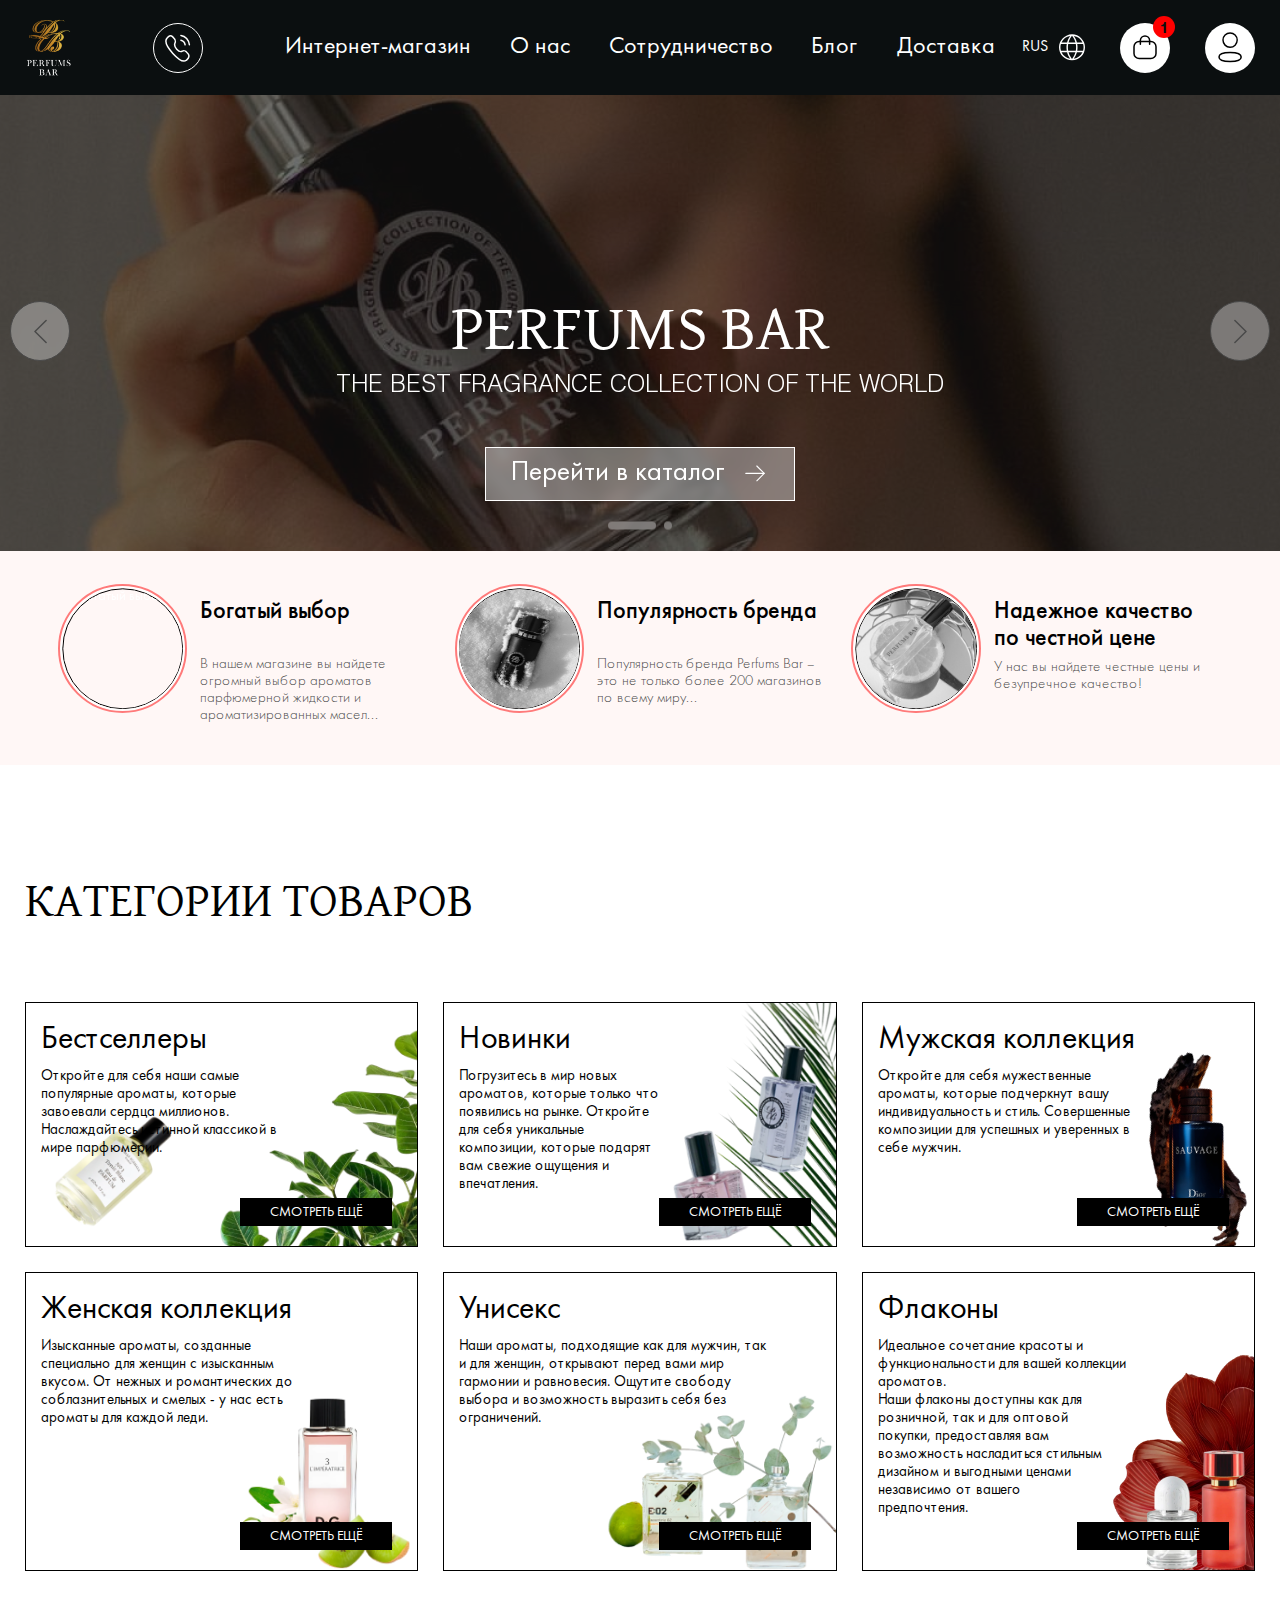
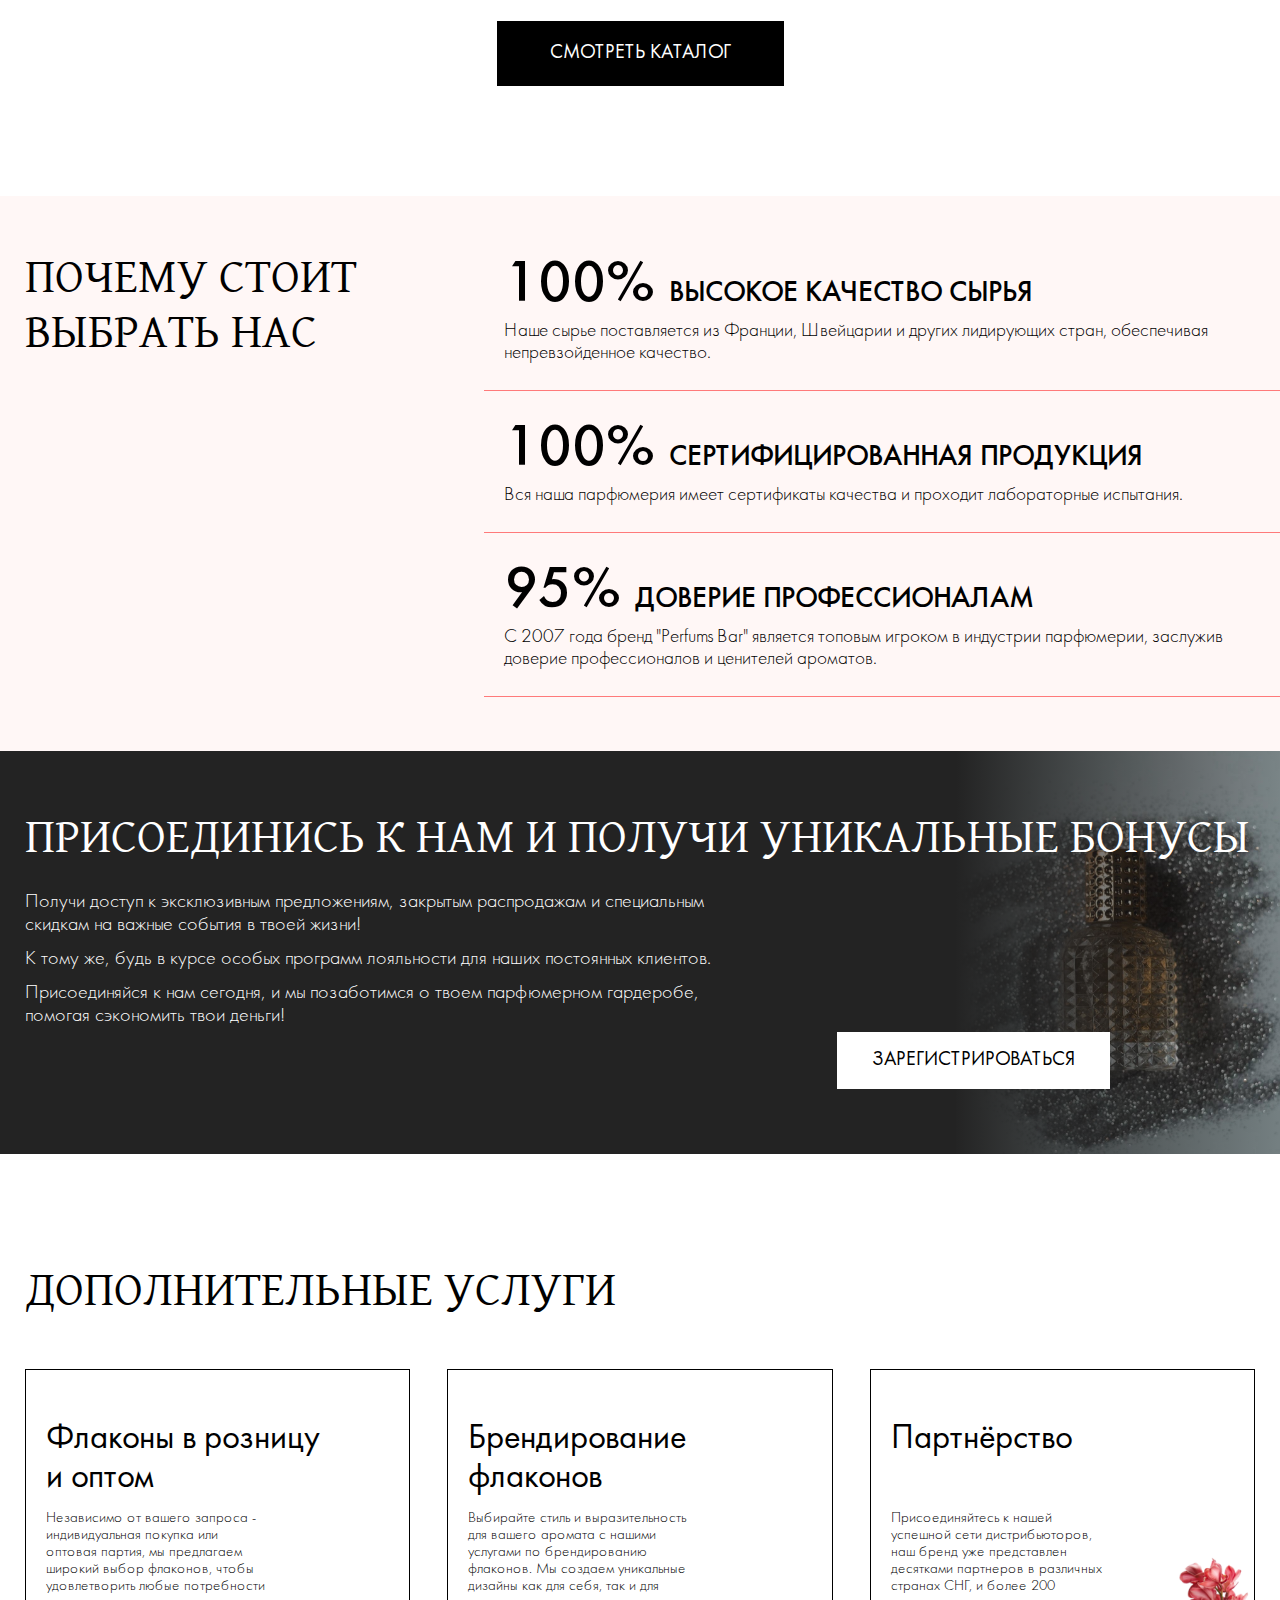
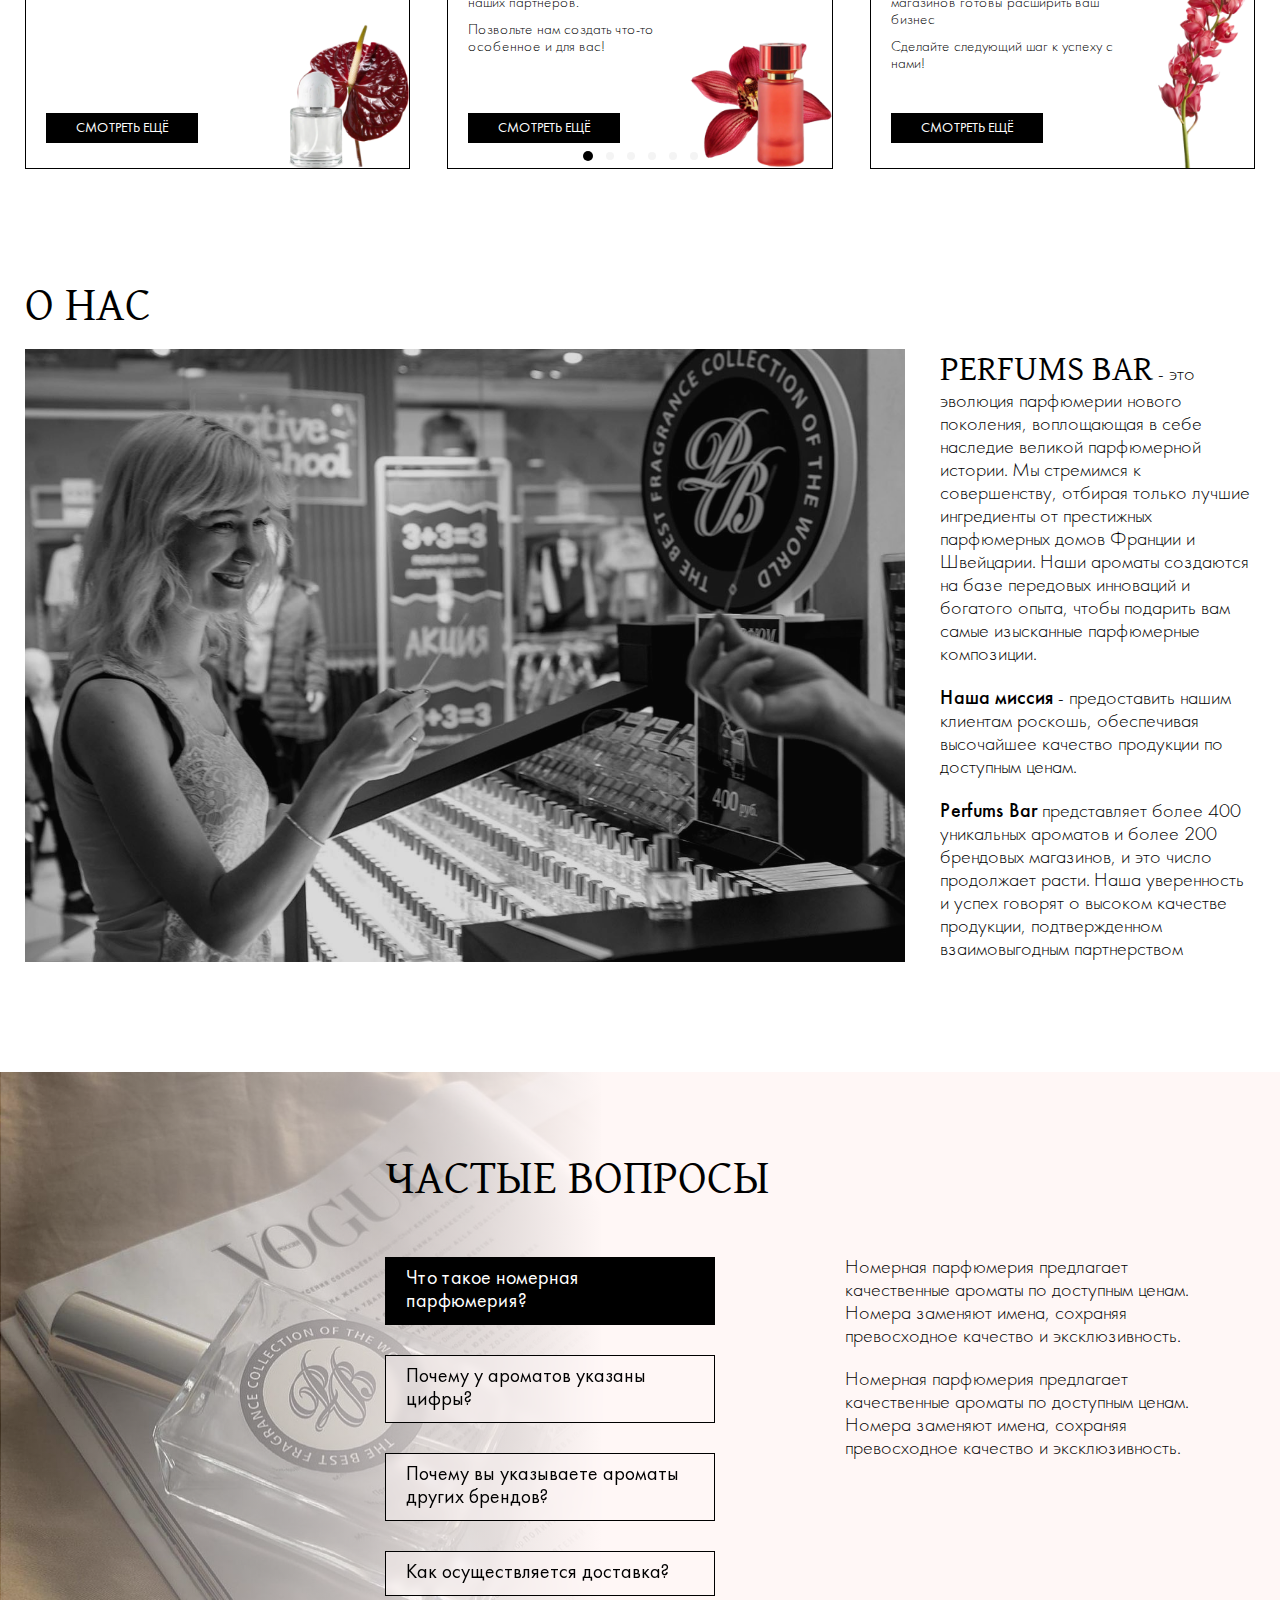
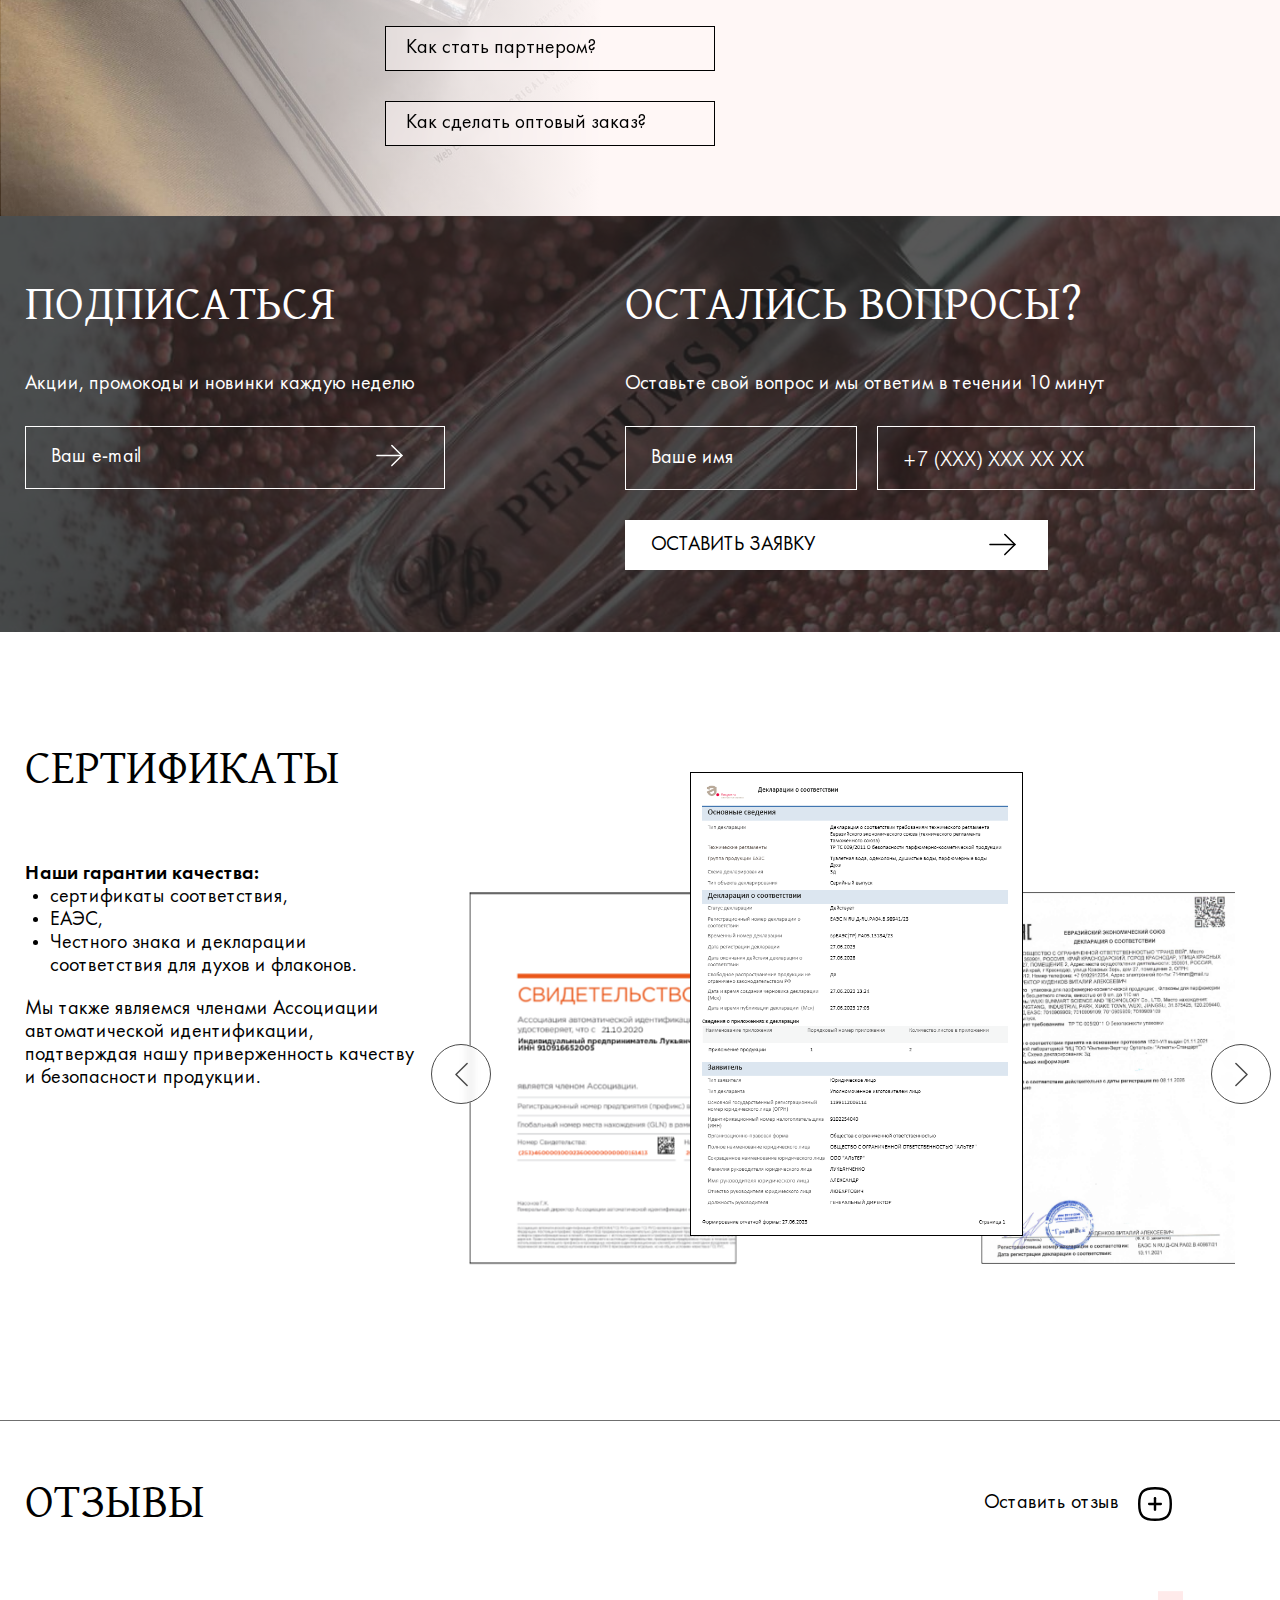
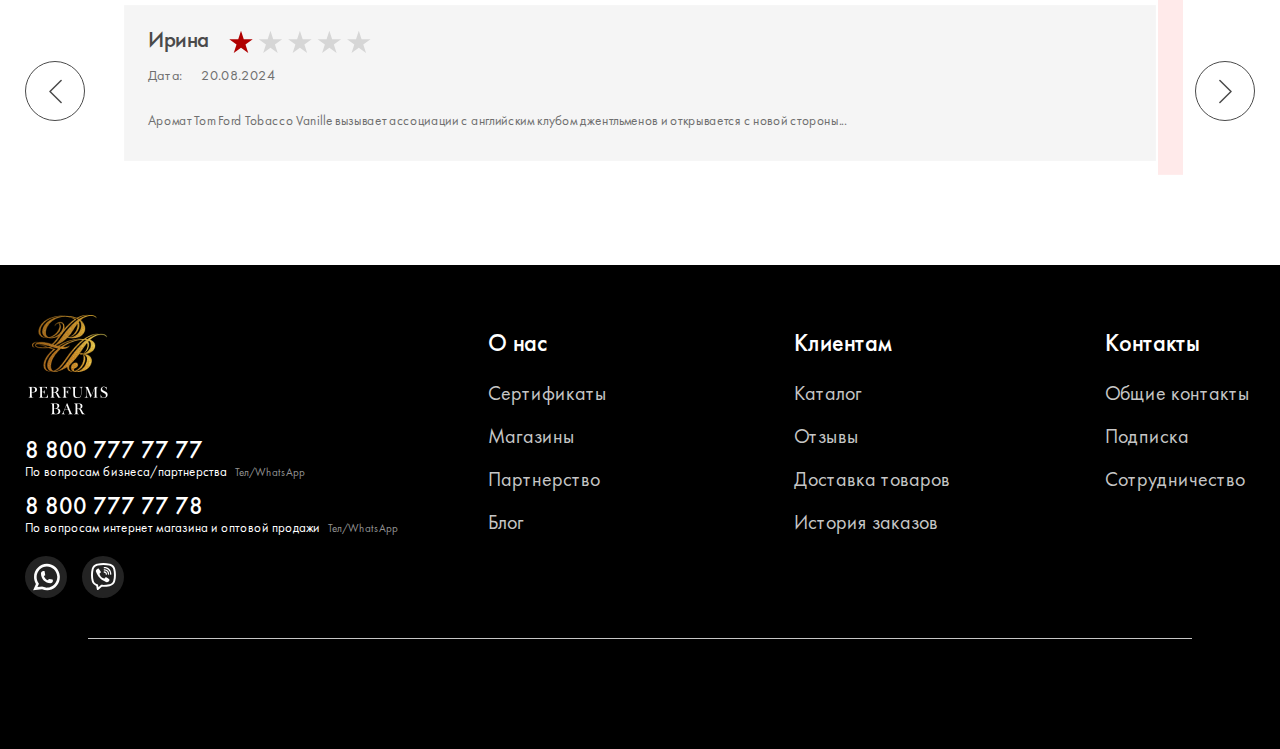
==== commit 856e2418: "franchise page responsive" ====
--- a/index.html
+++ b/index.html
@@ -304,6 +304,36 @@
         </div>
         <div class="offer__advantages">
             <div class="container">
+                <div class="offer-advantages__wrapper">
+                    <div data-adv-id="0" class="offer__advantage offer-advantage ">
+    <div class="offer-advantage__image">
+        <img src="/images/offer/adv1.jpg" alt="Богатый выбор" />
+    </div>
+    <div class="offer-advantage__text">
+        <h3>Богатый выбор</h3>
+        <p>В нашем магазине вы найдете огромный выбор ароматов парфюмерной жидкости и ароматизированных масел...</p>
+    </div>
+</div>
+<div data-adv-id="1" class="offer__advantage offer-advantage ">
+    <div class="offer-advantage__image">
+        <img src="/images/offer/adv2.jpg" alt="Популярность бренда" />
+    </div>
+    <div class="offer-advantage__text">
+        <h3>Популярность бренда</h3>
+        <p>Популярность бренда Perfums Bar – это не только более 200 магазинов по всему миру...</p>
+    </div>
+</div>
+<div data-adv-id="2" class="offer__advantage offer-advantage ">
+    <div class="offer-advantage__image">
+        <img src="/images/offer/adv3.jpg" alt="Надежное качество по честной цене" />
+    </div>
+    <div class="offer-advantage__text">
+        <h3>Надежное качество по честной цене</h3>
+        <p>У нас вы найдете честные цены и безупречное качество!</p>
+    </div>
+</div>
+
+                </div>
                 <div class="swiper offer-advantages__slider">
                     <div class="swiper-wrapper">
                         <div data-adv-id="0" class="offer__advantage offer-advantage swiper-slide">
--- a/css/main.css
+++ b/css/main.css
@@ -693,11 +693,11 @@
 
 .product-capacity {
   padding: 5px 0;
-  width: 52px;
+  width: clamp(40px, 4.2vw, 52px);
   text-align: center;
   border-radius: 16px;
   font-weight: 300;
-  font-size: 13px;
+  font-size: clamp(10px, 1.2vw, 13px);
   -webkit-transition: all 0.3s ease-out 0s;
   -moz-transition: all 0.3s ease-out 0s;
   -ms-transition: all 0.3s ease-out 0s;
@@ -1222,11 +1222,6 @@
   line-height: normal;
 }
 
-html,
-body {
-  scroll-behavior: smooth;
-}
-
 body {
   font-family: var(--futura);
   display: -webkit-box;
@@ -1367,6 +1362,10 @@
   display: -webkit-flex;
   display: flex;
   gap: 15px;
+}
+
+.offer-advantage:not(.swiper-slide) {
+  flex: 1;
 }
 
 .offer-advantage:hover img {
@@ -2681,11 +2680,23 @@
 
 .offer__advantages {
   background-color: #fff7f6;
+  padding: 35px 0;
+}
+
+.offer-advantages__wrapper {
+  display: -webkit-box;
+  display: -moz-box;
+  display: -ms-flexbox;
+  display: -webkit-flex;
+  display: flex;
+  padding: 0 35px;
+  gap: 30px;
 }
 
 .offer-advantages__slider {
-  padding: 35px;
-  width: 100%;
+  padding: 0 20px;
+  width: 100%;
+  display: none;
 }
 
 .offer-advantages__slider .swiper-button-nav {
@@ -2693,7 +2704,11 @@
   height: 100%;
   top: 0;
   margin-top: 0;
-  display: none;
+  display: -webkit-box;
+  display: -moz-box;
+  display: -ms-flexbox;
+  display: -webkit-flex;
+  display: flex;
 }
 
 .offer-advantages__slider .swiper-button-nav::after {
@@ -3276,12 +3291,13 @@
   height: 100%;
   top: 0;
   left: 0;
+  overflow: hidden;
 }
 
 .utp2__bg::after {
   content: "";
   position: absolute;
-  width: 100%;
+  width: 101%;
   height: 100%;
   top: 0;
   left: 0;
@@ -3642,6 +3658,14 @@
   transform: translate(-36px, 0);
 }
 
+.certs .swiper-button-prev:active {
+  -moz-transform: translate(-36px, 0) scale(0.85);
+  -ms-transform: translate(-36px, 0) scale(0.85);
+  -webkit-transform: translate(-36px, 0) scale(0.85);
+  -o-transform: translate(-36px, 0) scale(0.85);
+  transform: translate(-36px, 0) scale(0.85);
+}
+
 .certs .swiper-button-next {
   right: 0 !important;
   transform: translate(36px, 0);
@@ -3650,6 +3674,14 @@
   -webkit-transform: translate(36px, 0);
   -o-transform: translate(36px, 0);
   transform: translate(36px, 0);
+}
+
+.certs .swiper-button-next:active {
+  -moz-transform: translate(-36px, 0) scale(0.85);
+  -ms-transform: translate(-36px, 0) scale(0.85);
+  -webkit-transform: translate(-36px, 0) scale(0.85);
+  -o-transform: translate(-36px, 0) scale(0.85);
+  transform: translate(-36px, 0) scale(0.85);
 }
 
 main .section-separator {
@@ -3790,7 +3822,7 @@
   .header__nav {
     position: fixed;
     top: 0;
-    background-color: var(--red);
+    background-color: var(--black);
     margin-top: var(--header-height);
     padding-bottom: var(--header-height);
     display: none;
@@ -3809,7 +3841,7 @@
   }
 
   .header__nav li:active {
-    color: #fff;
+    color: var(--red);
     -moz-transform: scale(0.9);
     -ms-transform: scale(0.9);
     -webkit-transform: scale(0.9);
@@ -3939,6 +3971,10 @@
     display: block;
   }
 
+  .services .swiper-pagination {
+    display: none;
+  }
+
   .about__img {
     width: clamp(360px, 52.8vw, 880px);
   }
@@ -3971,7 +4007,7 @@
     -webkit-transform: scale(1.1);
     -o-transform: scale(1.1);
     transform: scale(1.1);
-    color: #fff;
+    color: var(--red);
   }
 }
 
@@ -4021,16 +4057,16 @@
     height: 17px;
   }
 
+  .category-card:nth-of-type(3) p:last-of-type {
+    width: 80%;
+  }
+
+  .offer {
+    margin-bottom: 50px;
+  }
+
   .offer__content {
     padding-bottom: 118px;
-  }
-
-  .category-card:nth-of-type(3) p:last-of-type {
-    width: 80%;
-  }
-
-  .offer {
-    margin-bottom: 50px;
   }
 
   .offer__advantages {
@@ -4076,6 +4112,48 @@
 }
 
 @media only screen and (max-width: 992px) {
+  .breadcrumbs {
+    margin: 30px 0 45px;
+  }
+
+  .search__border {
+    height: 13px;
+    width: 13px;
+    top: 7px;
+    right: 8px;
+  }
+
+  .search__border:after {
+    width: 5px;
+    bottom: -30px;
+    right: -29px;
+  }
+
+  .search__input {
+    height: 30px;
+    font-size: 14px;
+  }
+
+  .search__open {
+    height: 30px;
+    width: 30px;
+  }
+
+  .search__close {
+    height: 13px;
+    width: 13px;
+  }
+
+  .fav-button {
+    width: 20px;
+    height: 20px;
+  }
+
+  .fav-button svg {
+    width: 9px;
+    height: 8px;
+  }
+
   footer {
     padding-bottom: 165px;
   }
@@ -4276,16 +4354,12 @@
     padding: 17px 0;
   }
 
+  .offer-advantages__wrapper {
+    display: none;
+  }
+
   .offer-advantages__slider {
-    padding: 0 20px;
-  }
-
-  .offer-advantages__slider .swiper-button-nav {
-    display: -webkit-box;
-    display: -moz-box;
-    display: -ms-flexbox;
-    display: -webkit-flex;
-    display: flex;
+    display: block;
   }
 
   .categories {
@@ -4452,6 +4526,14 @@
     padding: 0 15px;
   }
 
+  .offer {
+    margin-bottom: 60px;
+  }
+
+  .offer__slider {
+    height: 544px;
+  }
+
   .offer__content {
     padding-bottom: 50px;
   }
@@ -4460,14 +4542,6 @@
     justify-content: center;
   }
 
-  .offer {
-    margin-bottom: 60px;
-  }
-
-  .offer__slider {
-    height: 544px;
-  }
-
   .advantages .container {
     gap: 30px;
   }
@@ -4482,6 +4556,15 @@
 }
 
 @media only screen and (max-width: 600px) {
+  .breadcrumbs {
+    margin: 20px 0 30px;
+  }
+
+  .search__input {
+    width: 200px;
+    padding: 5px 40px 5px 20px;
+  }
+
   footer {
     padding-bottom: 100px;
   }
@@ -4525,6 +4608,11 @@
 }
 
 @media only screen and (max-width: 476px) {
+  .search__input {
+    padding: 5px 30px 5px 10px;
+    width: 130px;
+  }
+
   .services {
     padding-bottom: 60px;
   }
@@ -4579,28 +4667,12 @@
     stroke: var(--white);
   }
 
-  .swiper-button-prev:hover {
-    -moz-transform: scale(0.85);
-    -ms-transform: scale(0.85);
-    -webkit-transform: scale(0.85);
-    -o-transform: scale(0.85);
-    transform: scale(0.85);
-  }
-
   .swiper-button-prev:hover svg {
     -moz-transform: translate(-5px, 0) rotate(180deg);
     -ms-transform: translate(-5px, 0) rotate(180deg);
     -webkit-transform: translate(-5px, 0) rotate(180deg);
     -o-transform: translate(-5px, 0) rotate(180deg);
     transform: translate(-5px, 0) rotate(180deg);
-  }
-
-  .swiper-button-next:hover {
-    -moz-transform: scale(0.85);
-    -ms-transform: scale(0.85);
-    -webkit-transform: scale(0.85);
-    -o-transform: scale(0.85);
-    transform: scale(0.85);
   }
 
   .swiper-button-next:hover svg {
